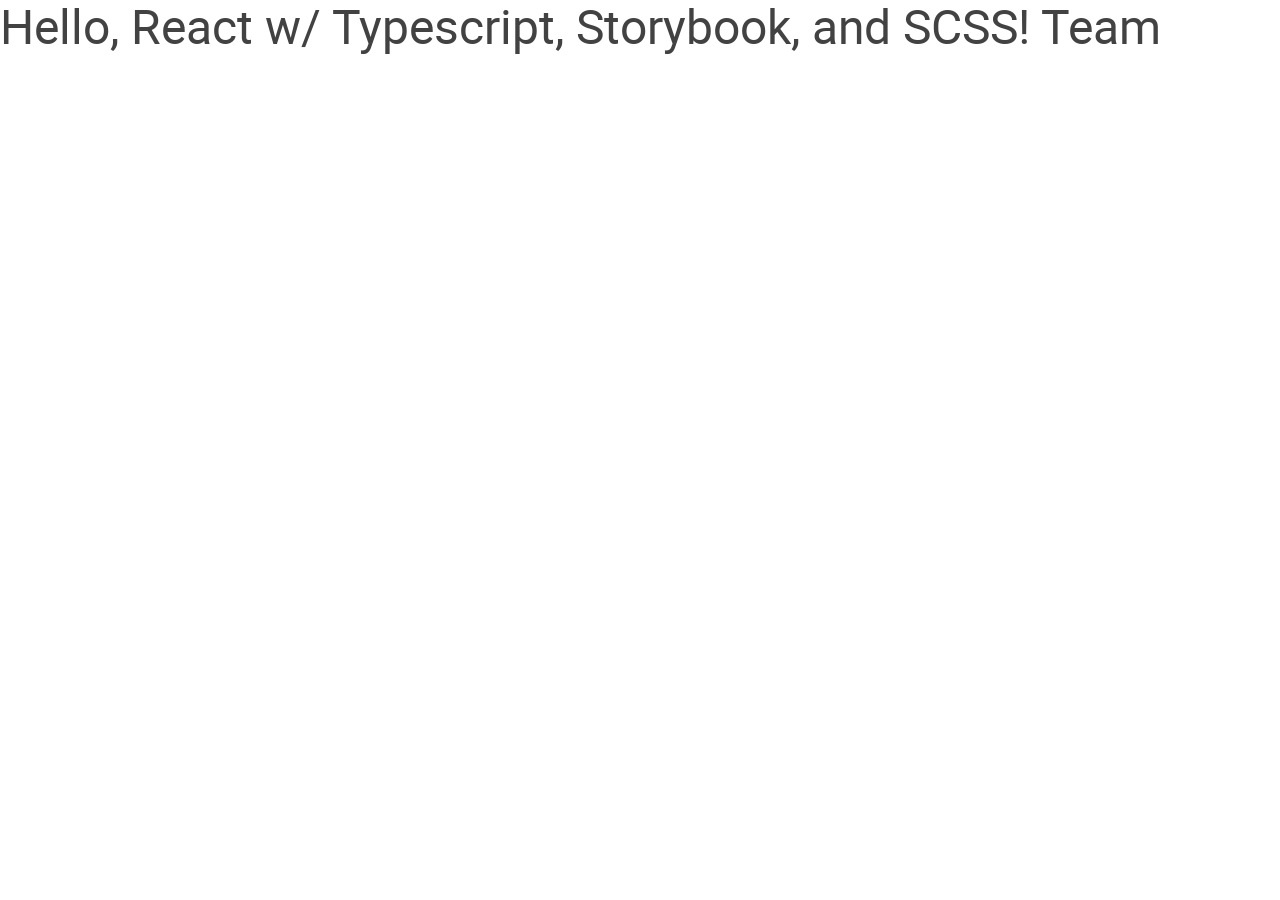
==== index.html @ ac5d2ec6 "Commit demo for develop-major" ====
<!doctype html><html lang="en"><head><meta charset="utf-8"/><meta name="viewport" content="width=device-width,initial-scale=1"/><title>React/Typescript Starter</title><script src="../index.html.js" defer="defer"></script><link rel="stylesheet" href="assets/styles/main.css"/><link rel="stylesheet" href="assets/styles/_SampleComponent.css"/></head><body><div id="root"></div></body></html>
---- assets/styles/main.css ----
﻿:root{--primary-base: hsl(19, 100%, 50%);--primary-light-1: hsl(15, 75%, 97%);--primary-light-2: hsl(19, 100%, 70%);--primary-light-3: hsl(19, 100%, 61%);--primary-dark-1: hsl(19, 100%, 39%);--primary-dark-2: hsl(19, 100%, 30%);--secondary-base: hsl(0, 1%, 26%);--secondary-light-1: hsl(0, 0%, 98%);--secondary-light-2: hsl(0, 4%, 95%);--secondary-light-3: hsl(0, 1%, 77%);--secondary-dark-1: hsl(0, 0%, 58%);--secondary-dark-2: hsl(0, 0%, 40%);--tertiary-base: hsl(195, 100%, 23%);--tertiary-light-1: hsl(200, 24%, 93%);--tertiary-light-2: hsl(195, 100%, 29%);--tertiary-dark-1: hsl(195, 100%, 12%);--tertiary-dark-2: hsl(195, 100%, 18%);--white-base: hsl(0, 0%, 100%);--black-base: hsl(0, 0%, 0%);--success-element: hsl(140, 100%, 27%);--success-text: hsl(133, 61%, 19%);--success-background: hsl(134, 41%, 88%);--warning-element: hsl(35, 97%, 57%);--warning-text: hsl(45, 94%, 27%);--warning-background: hsl(46, 100%, 90%);--error-element: hsl(9, 100%, 37%);--error-text: hsl(354, 61%, 28%);--error-background: hsl(355, 70%, 91%);--info-element: hsl(195, 100%, 23%);--info-text: hsl(195, 100%, 23%);--info-background: hsl(200, 24%, 93%);--dropshadow-1: 0 1px 1px 0 rgba(0, 0, 0, 0.14), 0 2px 1px 0 rgba(0, 0, 0, 0.12), 0 1px 3px 0 rgba(0, 0, 0, 0.2);--dropshadow-2: 0 8px 10px 0 rgba(0, 0, 0, 0.14), 0 3px 14px 0 rgba(0, 0, 0, 0.12), 0 5px 5px 0 rgba(0, 0, 0, 0.2);--dropshadow-3: 0 9px 12px 0 rgba(0, 0, 0, 0.14), 0 3px 16px 0 rgba(0, 0, 0, 0.12), 0 5px 6px 0 rgba(0, 0, 0, 0.2);--dropshadow-4: 0 16px 24px 0 rgba(0, 0, 0, 0.14), 0 6px 30px 0 rgba(0, 0, 0, 0.12), 0 8px 10px 0 rgba(0, 0, 0, 0.2);--sect--top-pd--sm: 4.8rem;--sect--top-pd--md: 4.8rem;--sect--top-pd--lg: 8rem;--sect--top-pd--xl: 8rem;--sect--btm-pd--sm: 4.8rem;--sect--btm-pd--md: 4.8rem;--sect--btm-pd--lg: 8rem;--sect--btm-pd--xl: 8rem;--sect-bg--top-pd--sm: 4.8rem;--sect-bg--top-pd--md: 4.8rem;--sect-bg--top-pd--lg: 8rem;--sect-bg--top-pd--xl: 8rem;--sect-bg--btm-pd--sm: 4.8rem;--sect-bg--btm-pd--md: 4.8rem;--sect-bg--btm-pd--lg: 8rem;--sect-bg--btm-pd--xl: 8rem;--sect-top-curv--top-pd--sm: 4.8rem;--sect-top-curv--top-pd--md: 4.8rem;--sect-top-curv--top-pd--lg: 4.8rem;--sect-top-curv--top-pd--xl: 4.8rem;--sect-top-curv--btm-pd--sm: 4.8rem;--sect-top-curv--btm-pd--md: 4.8rem;--sect-top-curv--btm-pd--lg: 8rem;--sect-top-curv--btm-pd--xl: 8rem;--sect-btm-curv--top-pd--sm: 4.8rem;--sect-btm-curv--top-pd--md: 4.8rem;--sect-btm-curv--top-pd--lg: 8rem;--sect-btm-curv--top-pd--xl: 8rem;--sect-btm-curv--btm-pd--sm: 4.8rem;--sect-btm-curv--btm-pd--md: 4.8rem;--sect-btm-curv--btm-pd--lg: 4.8rem;--sect-btm-curv--btm-pd--xl: 4.8rem;--gutter-sm: 0.75rem;--gutter-md: 0.75rem;--gutter-lg: 0.75rem;--gutter-xl: 0.75rem;--col-top-mg--sm: 1.6rem;--col-top-mg--md: 1.6rem;--col-top-mg--lg: 1.6rem;--col-top-mg--xl: 1.6rem;--col-btm-mg--sm: 1.6rem;--col-btm-mg--md: 1.6rem;--col-btm-mg--lg: 1.6rem;--col-btm-mg--xl: 1.6rem;--h-1--sm: 3.4rem/4rem Roboto, sans-serif;--h-1--md: 3.4rem/4rem Roboto, sans-serif;--h-1--lg: 4.8rem/5.6rem Roboto, sans-serif;--h-1--xl: 4.8rem/5.6rem Roboto, sans-serif;--h-1--ltr-spc--sm: 0rem;--h-1--ltr-spc--md: 0rem;--h-1--ltr-spc--lg: 0rem;--h-1--ltr-spc--xl: 0rem;--h-1--bd-txt-spc--sm: 3.2rem;--h-1--bd-txt-spc--md: 3.2rem;--h-1--bd-txt-spc--lg: 3.2rem;--h-1--bd-txt-spc--xl: 3.2rem;--h-2--sm: 2.4rem/3.2rem Roboto, sans-serif;--h-2--md: 2.4rem/3.2rem Roboto, sans-serif;--h-2--lg: 3.2rem/4rem Roboto, sans-serif;--h-2--xl: 3.2rem/4rem Roboto, sans-serif;--h-2--ltr-spc--sm: 0rem;--h-2--ltr-spc--md: 0rem;--h-2--ltr-spc--lg: 0rem;--h-2--ltr-spc--xl: 0rem;--h-2--bd-txt-spc--sm: 1.6rem;--h-2--bd-txt-spc--md: 1.6rem;--h-2--bd-txt-spc--lg: 1.6rem;--h-2--bd-txt-spc--xl: 1.6rem;--h-3--sm: 2rem/2.8rem Roboto, sans-serif;--h-3--md: 2rem/2.8rem Roboto, sans-serif;--h-3--lg: 2.4rem/3.2rem Roboto, sans-serif;--h-3--xl: 2.4rem/3.2rem Roboto, sans-serif;--h-3--ltr-spc--sm: 0.015rem;--h-3--ltr-spc--md: 0.015rem;--h-3--ltr-spc--lg: 0.015rem;--h-3--ltr-spc--xl: 0.015rem;--h-3--bd-txt-spc--sm: 1.6rem;--h-3--bd-txt-spc--md: 1.6rem;--h-3--bd-txt-spc--lg: 1.6rem;--h-3--bd-txt-spc--xl: 1.6rem;--h-4--sm: 1.8rem/2.6rem Roboto, sans-serif;--h-4--md: 1.8rem/2.6rem Roboto, sans-serif;--h-4--lg: 2rem/2.8rem Roboto, sans-serif;--h-4--xl: 2rem/2.8rem Roboto, sans-serif;--h-4--ltr-spc--sm: 0.015rem;--h-4--ltr-spc--md: 0.015rem;--h-4--ltr-spc--lg: 0.015rem;--h-4--ltr-spc--xl: 0.015rem;--h-4--bd-txt-spc--sm: 1.6rem;--h-4--bd-txt-spc--md: 1.6rem;--h-4--bd-txt-spc--lg: 1.6rem;--h-4--bd-txt-spc--xl: 1.6rem;--h-5--sm: 1.6rem/2.4rem Roboto, sans-serif;--h-5--md: 1.6rem/2.4rem Roboto, sans-serif;--h-5--lg: 1.8rem/2.6rem Roboto, sans-serif;--h-5--xl: 1.8rem/2.6rem Roboto, sans-serif;--h-5--ltr-spc--sm: 0.015rem;--h-5--ltr-spc--md: 0.015rem;--h-5--ltr-spc--lg: 0.015rem;--h-5--ltr-spc--xl: 0.015rem;--h-6--sm: 1.4rem/2rem Roboto, sans-serif;--h-6--md: 1.4rem/2rem Roboto, sans-serif;--h-6--lg: 1.4rem/2rem Roboto, sans-serif;--h-6--xl: 1.4rem/2rem Roboto, sans-serif;--h-6--ltr-spc--sm: 0.01rem;--h-6--ltr-spc--md: 0.01rem;--h-6--ltr-spc--lg: 0.01rem;--h-6--ltr-spc--xl: 0.01rem;--p-1--sm: 1.6rem/2.4rem Roboto, sans-serif;--p-1--md: 1.6rem/2.4rem Roboto, sans-serif;--p-1--lg: 1.6rem/2.4rem Roboto, sans-serif;--p-1--xl: 1.6rem/2.4rem Roboto, sans-serif;--p-1--ltr-spc--sm: 0.05rem;--p-1--ltr-spc--md: 0.05rem;--p-1--ltr-spc--lg: 0.05rem;--p-1--ltr-spc--xl: 0.05rem;--p-1--spacing--sm: 2.4rem;--p-1--spacing--md: 2.4rem;--p-1--spacing--lg: 2.4rem;--p-1--spacing--xl: 2.4rem;--p-2--sm: 1.4rem/2rem Roboto, sans-serif;--p-2--md: 1.4rem/2rem Roboto, sans-serif;--p-2--lg: 1.4rem/2.2rem Roboto, sans-serif;--p-2--xl: 1.4rem/2.2rem Roboto, sans-serif;--p-2--ltr-spc--sm: 0.025rem;--p-2--ltr-spc--md: 0.025rem;--p-2--ltr-spc--lg: 0.025rem;--p-2--ltr-spc--xl: 0.025rem;--p-2--spacing--sm: 2.4rem;--p-2--spacing--md: 2.4rem;--p-2--spacing--lg: 2.4rem;--p-2--spacing--xl: 2.4rem;--p-3--sm: 1.2rem/1.8rem Roboto, sans-serif;--p-3--md: 1.2rem/1.8rem Roboto, sans-serif;--p-3--lg: 1.2rem/2rem Roboto, sans-serif;--p-3--xl: 1.2rem/2rem Roboto, sans-serif;--p-3--ltr-spc--sm: 0.025rem;--p-3--ltr-spc--md: 0.025rem;--p-3--ltr-spc--lg: 0.04rem;--p-3--ltr-spc--xl: 0.04rem;--p-3--spacing--sm: 2.4rem;--p-3--spacing--md: 2.4rem;--p-3--spacing--lg: 2.4rem;--p-3--spacing--xl: 2.4rem;--max-content-width--sm: 540px;--max-content-width--md: 800px;--max-content-width--lg: 1236px;--max-content-width--xl: 1440px;--container--gutter--sm: var(--gutter-sm);--container--gutter--md: var(--gutter-md);--container--gutter--lg: var(--gutter-lg);--container--gutter--xl: var(--gutter-xl);--text-indent--sm: 2.4rem;--text-indent--md: 2.4rem;--text-indent--lg: 2.4rem;--text-indent--xl: 2.4rem;--font-weight--regular: 400;--font-weight--medium: 500;--font-stack: Roboto, sans-serif;--list-item-spacing-s--sm: 0.8rem;--list-item-spacing-s--md: 0.8rem;--list-item-spacing-s--lg: 0.8rem;--list-item-spacing-s--xl: 0.8rem;--list-item-spacing-m--sm: 1.6rem;--list-item-spacing-m--md: 1.6rem;--list-item-spacing-m--lg: 1.6rem;--list-item-spacing-m--xl: 1.6rem;--list-item-spacing-l--sm: 1.6rem;--list-item-spacing-l--md: 1.6rem;--list-item-spacing-l--lg: 1.6rem;--list-item-spacing-l--xl: 1.6rem;--border-radius-25: 0.5rem;--border-radius-50: 0.8rem;--border-radius-75: 1.2rem;--border-radius-100: 1.6rem;--icon--margin--sm: 0.8rem;--icon--margin--md: 1rem;--icon--margin--lg: 1.6rem;--icon--size--sm: 1.6rem;--icon--size--md: 2.4rem;--icon--size--lg: 3.2rem;--icon--size-with-background--sm: calc(var(--icon--size--sm) * 2);--icon--size-with-background--md: calc(var(--icon--size--md) * 2);--icon--size-with-background--lg: calc(var(--icon--size--lg) * 2)}*,*::before,*::after{padding:0;margin:0;line-height:inherit;text-decoration:inherit;letter-spacing:inherit;font-family:inherit;font-weight:inherit;font-style:inherit;font-size:inherit;color:inherit;box-sizing:border-box;border-width:0}html{height:100%;-webkit-text-size-adjust:100%;-moz-tab-size:4;tab-size:4;font-size:62.5%}body{overflow-x:hidden;overflow-y:scroll;min-width:320px;height:100%;font-family:Helvetica,Arial,sans-serif;text-align:left;font-weight:normal;font-style:normal}article,aside,figcaption,figure,footer,header,hgroup,main,nav,section{display:block}body[data-mouse-active] :focus:not(input):not(textarea):not(select){outline:none}p,h1,h2,h3,h4,h5,h6,ol,ul,dl,pre,img,main,form,table,input,label,audio,video,select,figure,canvas,output,address,h-scroll,textarea,fieldset,blockquote{display:block}p:last-child,h1:last-child,h2:last-child,h3:last-child,h4:last-child,h5:last-child,h6:last-child,ol:last-child,ul:last-child,dl:last-child,li:last-child,pre:last-child,hr:last-child,img:last-child,form:last-child,table:last-child,label:last-child,input:last-child,audio:last-child,video:last-child,select:last-child,figure:last-child,canvas:last-child,output:last-child,address:last-child,h-scroll:last-child,fieldset:last-child,textarea:last-child,blockquote:last-child{margin-bottom:0}hr{width:100%;height:1px;background-color:#9c9ea1;border:none}img{max-width:100%;margin-left:auto;margin-right:auto;border:none}figure.cover img{width:100%;height:100%;object-fit:cover}figure.cover.compatible{background-size:cover;background-position:center;background-repeat:no-repeat}video{max-width:100%;margin-left:auto;margin-right:auto;border:1px solid #9c9ea1;cursor:pointer}button,[type=button],[type=reset],[type=submit]{-webkit-appearance:button;text-align:left;background:rgba(0,0,0,0);background-image:none;border:none}button:not([disabled]),input[type=button]:not([disabled]),input[type=submit]:not([disabled]),input[type=reset]:not([disabled]){cursor:pointer}button:active,input[type=button]:active,input[type=submit]:active,input[type=reset]:active{color:inherit}button,select{text-transform:none}[hidden]{display:none}textarea{resize:vertical}table{text-indent:0;border-color:inherit;border-collapse:collapse}ol,ul,menu,dir{list-style:none;padding:0}body,p,ol,ul,dl,pre,menu,dir,address,blockquote{font:var(--p-1--sm);letter-spacing:var(--p-1--ltr-spc--sm);margin-bottom:var(--p-1--spacing--sm)}menu,dir,ol,ul,dl,dd,pre,address,blockquote{margin-left:var(--text-indent--sm)}table{margin-bottom:var(--p-1--spacing--sm)}@media(min-width: 768px){body,p,ol,ul,dl,pre,menu,dir,address,blockquote{font:var(--p-1--sm);letter-spacing:var(--p-1--ltr-spc--sm);margin-bottom:var(--p-1--spacing--sm)}menu,dir,ol,ul,dl,dd,pre,address,blockquote{margin-left:var(--text-indent--md)}table{margin-bottom:var(--p-1--spacing--md)}}@media(min-width: 992px){body,p,ol,ul,dl,pre,menu,dir,address,blockquote{font:var(--p-1--lg);letter-spacing:var(--p-1--ltr-spc--lg);margin-bottom:var(--p-1--spacing--lg)}menu,dir,ol,ul,dl,dd,pre,address,blockquote{margin-left:var(--text-indent--lg)}table{margin-bottom:var(--p-1--spacing--lg)}}@media(min-width: 1900px){body,p,ol,ul,dl,pre,menu,dir,address,blockquote{font:var(--p-1--xl);letter-spacing:var(--p-1--ltr-spc--xl);margin-bottom:var(--p-1--spacing--xl)}menu,dir,ol,ul,dl,dd,pre,address,blockquote{margin-left:var(--text-indent--xl)}table{margin-bottom:var(--p-1--spacing--xl)}}blockquote{margin-top:var(--p-1--spacing--sm)}dt{font-weight:500}ul li{list-style-position:inside}h1:last-child,.h-1:last-child,h2:last-child,.h-2:last-child,h3:last-child,.h-3:last-child,h4:last-child,.h-4:last-child,h5:last-child,.h-5:last-child,h6:last-child,.h-6:last-child{margin-bottom:0}:root{--heading-color: var(--seconadary-base);--heading--on-dark-background: var(--white-base);--heading--on-light-background: var(--secondary-base);--heading--on-error-background: var(--error-text);--heading--on-success-background: var(--success-text);--heading--on-info-background: var(--info-text);--heading--on-warning-background: var(--warning-text);--body-text--color: var(--secondary-base);--body-text--light-color: var(--secondary-base);--body-text--on-dark-background: var(--white-base);--body-text--on-light-background: var(--secondary-base);--body-text--on-error-background: var(--error-text);--body-text--on-success-background: var(--success-text);--body-text--on-info-background: var(--info-text);--body-text--on-warning-background: var(--warning-text)}body,p,ol,ul,dl,pre,menu,dir,address,blockquote{color:var(--body-text--color)}blockquote>*{color:var(--body-text--light-color)}dd{color:var(--body-text--light-color)}address,h1,.h-1,h2,.h-2{color:var(--heading-color)}[class*=bg--primary]:not([class*=light-]) hr,[class*=bg--secondary]:not([class*=light-]) hr{background-color:var(--body-text--on-dark-background)}body[class*=bg--primary-base],section[class*=bg--primary-base]{color:var(--body-text--on-dark-background)}[class*=bg--primary-base] h3,[class*=bg--primary-base] .h-3,[class*=bg--primary-base] h4,[class*=bg--primary-base] .h-4,[class*=bg--primary-base] h5,[class*=bg--primary-base] .h-5,[class*=bg--primary-base] h6,[class*=bg--primary-base] .h-6,[class*=bg--primary-base] .p-1,[class*=bg--primary-base] .p-2,[class*=bg--primary-base] .p-3,[class*=bg--primary-base] p,[class*=bg--primary-base] ol,[class*=bg--primary-base] ul,[class*=bg--primary-base] dl,[class*=bg--primary-base] dd,[class*=bg--primary-base] dt,[class*=bg--primary-base] pre,[class*=bg--primary-base] menu,[class*=bg--primary-base] dir,[class*=bg--primary-base] address,[class*=bg--primary-base] blockquote{color:var(--body-text--on-dark-background)}h3[class*=bg--primary-base],.h-3[class*=bg--primary-base],h4[class*=bg--primary-base],.h-4[class*=bg--primary-base],h5[class*=bg--primary-base],.h-5[class*=bg--primary-base],h6[class*=bg--primary-base],.h-6[class*=bg--primary-base],.p-1[class*=bg--primary-base],.p-2[class*=bg--primary-base],.p-3[class*=bg--primary-base],p[class*=bg--primary-base],ol[class*=bg--primary-base],ul[class*=bg--primary-base],dl[class*=bg--primary-base],dt[class*=bg--primary-base],dd[class*=bg--primary-base],pre[class*=bg--primary-base],menu[class*=bg--primary-base],dir[class*=bg--primary-base],address[class*=bg--primary-base],blockquote[class*=bg--primary-base]{color:var(--body-text--on-dark-background)}body[class*=bg--primary-light-1],section[class*=bg--primary-light-1]{color:var(--body-text--on-light-background)}[class*=bg--primary-light-1] h3,[class*=bg--primary-light-1] .h-3,[class*=bg--primary-light-1] h4,[class*=bg--primary-light-1] .h-4,[class*=bg--primary-light-1] h5,[class*=bg--primary-light-1] .h-5,[class*=bg--primary-light-1] h6,[class*=bg--primary-light-1] .h-6,[class*=bg--primary-light-1] .p-1,[class*=bg--primary-light-1] .p-2,[class*=bg--primary-light-1] .p-3,[class*=bg--primary-light-1] p,[class*=bg--primary-light-1] ol,[class*=bg--primary-light-1] ul,[class*=bg--primary-light-1] dl,[class*=bg--primary-light-1] dd,[class*=bg--primary-light-1] dt,[class*=bg--primary-light-1] pre,[class*=bg--primary-light-1] menu,[class*=bg--primary-light-1] dir,[class*=bg--primary-light-1] address,[class*=bg--primary-light-1] blockquote{color:var(--body-text--on-light-background)}h3[class*=bg--primary-light-1],.h-3[class*=bg--primary-light-1],h4[class*=bg--primary-light-1],.h-4[class*=bg--primary-light-1],h5[class*=bg--primary-light-1],.h-5[class*=bg--primary-light-1],h6[class*=bg--primary-light-1],.h-6[class*=bg--primary-light-1],.p-1[class*=bg--primary-light-1],.p-2[class*=bg--primary-light-1],.p-3[class*=bg--primary-light-1],p[class*=bg--primary-light-1],ol[class*=bg--primary-light-1],ul[class*=bg--primary-light-1],dl[class*=bg--primary-light-1],dt[class*=bg--primary-light-1],dd[class*=bg--primary-light-1],pre[class*=bg--primary-light-1],menu[class*=bg--primary-light-1],dir[class*=bg--primary-light-1],address[class*=bg--primary-light-1],blockquote[class*=bg--primary-light-1]{color:var(--body-text--on-light-background)}body[class*=bg--primary-light-2],section[class*=bg--primary-light-2]{color:var(--body-text--on-dark-background)}[class*=bg--primary-light-2] h3,[class*=bg--primary-light-2] .h-3,[class*=bg--primary-light-2] h4,[class*=bg--primary-light-2] .h-4,[class*=bg--primary-light-2] h5,[class*=bg--primary-light-2] .h-5,[class*=bg--primary-light-2] h6,[class*=bg--primary-light-2] .h-6,[class*=bg--primary-light-2] .p-1,[class*=bg--primary-light-2] .p-2,[class*=bg--primary-light-2] .p-3,[class*=bg--primary-light-2] p,[class*=bg--primary-light-2] ol,[class*=bg--primary-light-2] ul,[class*=bg--primary-light-2] dl,[class*=bg--primary-light-2] dd,[class*=bg--primary-light-2] dt,[class*=bg--primary-light-2] pre,[class*=bg--primary-light-2] menu,[class*=bg--primary-light-2] dir,[class*=bg--primary-light-2] address,[class*=bg--primary-light-2] blockquote{color:var(--body-text--on-dark-background)}h3[class*=bg--primary-light-2],.h-3[class*=bg--primary-light-2],h4[class*=bg--primary-light-2],.h-4[class*=bg--primary-light-2],h5[class*=bg--primary-light-2],.h-5[class*=bg--primary-light-2],h6[class*=bg--primary-light-2],.h-6[class*=bg--primary-light-2],.p-1[class*=bg--primary-light-2],.p-2[class*=bg--primary-light-2],.p-3[class*=bg--primary-light-2],p[class*=bg--primary-light-2],ol[class*=bg--primary-light-2],ul[class*=bg--primary-light-2],dl[class*=bg--primary-light-2],dt[class*=bg--primary-light-2],dd[class*=bg--primary-light-2],pre[class*=bg--primary-light-2],menu[class*=bg--primary-light-2],dir[class*=bg--primary-light-2],address[class*=bg--primary-light-2],blockquote[class*=bg--primary-light-2]{color:var(--body-text--on-dark-background)}body[class*=bg--primary-light-3],section[class*=bg--primary-light-3]{color:var(--body-text--on-dark-background)}[class*=bg--primary-light-3] h3,[class*=bg--primary-light-3] .h-3,[class*=bg--primary-light-3] h4,[class*=bg--primary-light-3] .h-4,[class*=bg--primary-light-3] h5,[class*=bg--primary-light-3] .h-5,[class*=bg--primary-light-3] h6,[class*=bg--primary-light-3] .h-6,[class*=bg--primary-light-3] .p-1,[class*=bg--primary-light-3] .p-2,[class*=bg--primary-light-3] .p-3,[class*=bg--primary-light-3] p,[class*=bg--primary-light-3] ol,[class*=bg--primary-light-3] ul,[class*=bg--primary-light-3] dl,[class*=bg--primary-light-3] dd,[class*=bg--primary-light-3] dt,[class*=bg--primary-light-3] pre,[class*=bg--primary-light-3] menu,[class*=bg--primary-light-3] dir,[class*=bg--primary-light-3] address,[class*=bg--primary-light-3] blockquote{color:var(--body-text--on-dark-background)}h3[class*=bg--primary-light-3],.h-3[class*=bg--primary-light-3],h4[class*=bg--primary-light-3],.h-4[class*=bg--primary-light-3],h5[class*=bg--primary-light-3],.h-5[class*=bg--primary-light-3],h6[class*=bg--primary-light-3],.h-6[class*=bg--primary-light-3],.p-1[class*=bg--primary-light-3],.p-2[class*=bg--primary-light-3],.p-3[class*=bg--primary-light-3],p[class*=bg--primary-light-3],ol[class*=bg--primary-light-3],ul[class*=bg--primary-light-3],dl[class*=bg--primary-light-3],dt[class*=bg--primary-light-3],dd[class*=bg--primary-light-3],pre[class*=bg--primary-light-3],menu[class*=bg--primary-light-3],dir[class*=bg--primary-light-3],address[class*=bg--primary-light-3],blockquote[class*=bg--primary-light-3]{color:var(--body-text--on-dark-background)}body[class*=bg--primary-dark-1],section[class*=bg--primary-dark-1]{color:var(--body-text--on-dark-background)}[class*=bg--primary-dark-1] h3,[class*=bg--primary-dark-1] .h-3,[class*=bg--primary-dark-1] h4,[class*=bg--primary-dark-1] .h-4,[class*=bg--primary-dark-1] h5,[class*=bg--primary-dark-1] .h-5,[class*=bg--primary-dark-1] h6,[class*=bg--primary-dark-1] .h-6,[class*=bg--primary-dark-1] .p-1,[class*=bg--primary-dark-1] .p-2,[class*=bg--primary-dark-1] .p-3,[class*=bg--primary-dark-1] p,[class*=bg--primary-dark-1] ol,[class*=bg--primary-dark-1] ul,[class*=bg--primary-dark-1] dl,[class*=bg--primary-dark-1] dd,[class*=bg--primary-dark-1] dt,[class*=bg--primary-dark-1] pre,[class*=bg--primary-dark-1] menu,[class*=bg--primary-dark-1] dir,[class*=bg--primary-dark-1] address,[class*=bg--primary-dark-1] blockquote{color:var(--body-text--on-dark-background)}h3[class*=bg--primary-dark-1],.h-3[class*=bg--primary-dark-1],h4[class*=bg--primary-dark-1],.h-4[class*=bg--primary-dark-1],h5[class*=bg--primary-dark-1],.h-5[class*=bg--primary-dark-1],h6[class*=bg--primary-dark-1],.h-6[class*=bg--primary-dark-1],.p-1[class*=bg--primary-dark-1],.p-2[class*=bg--primary-dark-1],.p-3[class*=bg--primary-dark-1],p[class*=bg--primary-dark-1],ol[class*=bg--primary-dark-1],ul[class*=bg--primary-dark-1],dl[class*=bg--primary-dark-1],dt[class*=bg--primary-dark-1],dd[class*=bg--primary-dark-1],pre[class*=bg--primary-dark-1],menu[class*=bg--primary-dark-1],dir[class*=bg--primary-dark-1],address[class*=bg--primary-dark-1],blockquote[class*=bg--primary-dark-1]{color:var(--body-text--on-dark-background)}body[class*=bg--primary-dark-2],section[class*=bg--primary-dark-2]{color:var(--body-text--on-dark-background)}[class*=bg--primary-dark-2] h3,[class*=bg--primary-dark-2] .h-3,[class*=bg--primary-dark-2] h4,[class*=bg--primary-dark-2] .h-4,[class*=bg--primary-dark-2] h5,[class*=bg--primary-dark-2] .h-5,[class*=bg--primary-dark-2] h6,[class*=bg--primary-dark-2] .h-6,[class*=bg--primary-dark-2] .p-1,[class*=bg--primary-dark-2] .p-2,[class*=bg--primary-dark-2] .p-3,[class*=bg--primary-dark-2] p,[class*=bg--primary-dark-2] ol,[class*=bg--primary-dark-2] ul,[class*=bg--primary-dark-2] dl,[class*=bg--primary-dark-2] dd,[class*=bg--primary-dark-2] dt,[class*=bg--primary-dark-2] pre,[class*=bg--primary-dark-2] menu,[class*=bg--primary-dark-2] dir,[class*=bg--primary-dark-2] address,[class*=bg--primary-dark-2] blockquote{color:var(--body-text--on-dark-background)}h3[class*=bg--primary-dark-2],.h-3[class*=bg--primary-dark-2],h4[class*=bg--primary-dark-2],.h-4[class*=bg--primary-dark-2],h5[class*=bg--primary-dark-2],.h-5[class*=bg--primary-dark-2],h6[class*=bg--primary-dark-2],.h-6[class*=bg--primary-dark-2],.p-1[class*=bg--primary-dark-2],.p-2[class*=bg--primary-dark-2],.p-3[class*=bg--primary-dark-2],p[class*=bg--primary-dark-2],ol[class*=bg--primary-dark-2],ul[class*=bg--primary-dark-2],dl[class*=bg--primary-dark-2],dt[class*=bg--primary-dark-2],dd[class*=bg--primary-dark-2],pre[class*=bg--primary-dark-2],menu[class*=bg--primary-dark-2],dir[class*=bg--primary-dark-2],address[class*=bg--primary-dark-2],blockquote[class*=bg--primary-dark-2]{color:var(--body-text--on-dark-background)}body[class*=bg--secondary-base],section[class*=bg--secondary-base]{color:var(--body-text--on-dark-background)}[class*=bg--secondary-base] h3,[class*=bg--secondary-base] .h-3,[class*=bg--secondary-base] h4,[class*=bg--secondary-base] .h-4,[class*=bg--secondary-base] h5,[class*=bg--secondary-base] .h-5,[class*=bg--secondary-base] h6,[class*=bg--secondary-base] .h-6,[class*=bg--secondary-base] .p-1,[class*=bg--secondary-base] .p-2,[class*=bg--secondary-base] .p-3,[class*=bg--secondary-base] p,[class*=bg--secondary-base] ol,[class*=bg--secondary-base] ul,[class*=bg--secondary-base] dl,[class*=bg--secondary-base] dd,[class*=bg--secondary-base] dt,[class*=bg--secondary-base] pre,[class*=bg--secondary-base] menu,[class*=bg--secondary-base] dir,[class*=bg--secondary-base] address,[class*=bg--secondary-base] blockquote{color:var(--body-text--on-dark-background)}h3[class*=bg--secondary-base],.h-3[class*=bg--secondary-base],h4[class*=bg--secondary-base],.h-4[class*=bg--secondary-base],h5[class*=bg--secondary-base],.h-5[class*=bg--secondary-base],h6[class*=bg--secondary-base],.h-6[class*=bg--secondary-base],.p-1[class*=bg--secondary-base],.p-2[class*=bg--secondary-base],.p-3[class*=bg--secondary-base],p[class*=bg--secondary-base],ol[class*=bg--secondary-base],ul[class*=bg--secondary-base],dl[class*=bg--secondary-base],dt[class*=bg--secondary-base],dd[class*=bg--secondary-base],pre[class*=bg--secondary-base],menu[class*=bg--secondary-base],dir[class*=bg--secondary-base],address[class*=bg--secondary-base],blockquote[class*=bg--secondary-base]{color:var(--body-text--on-dark-background)}body[class*=bg--secondary-light-1],section[class*=bg--secondary-light-1]{color:var(--body-text--on-light-background)}[class*=bg--secondary-light-1] h3,[class*=bg--secondary-light-1] .h-3,[class*=bg--secondary-light-1] h4,[class*=bg--secondary-light-1] .h-4,[class*=bg--secondary-light-1] h5,[class*=bg--secondary-light-1] .h-5,[class*=bg--secondary-light-1] h6,[class*=bg--secondary-light-1] .h-6,[class*=bg--secondary-light-1] .p-1,[class*=bg--secondary-light-1] .p-2,[class*=bg--secondary-light-1] .p-3,[class*=bg--secondary-light-1] p,[class*=bg--secondary-light-1] ol,[class*=bg--secondary-light-1] ul,[class*=bg--secondary-light-1] dl,[class*=bg--secondary-light-1] dd,[class*=bg--secondary-light-1] dt,[class*=bg--secondary-light-1] pre,[class*=bg--secondary-light-1] menu,[class*=bg--secondary-light-1] dir,[class*=bg--secondary-light-1] address,[class*=bg--secondary-light-1] blockquote{color:var(--body-text--on-light-background)}h3[class*=bg--secondary-light-1],.h-3[class*=bg--secondary-light-1],h4[class*=bg--secondary-light-1],.h-4[class*=bg--secondary-light-1],h5[class*=bg--secondary-light-1],.h-5[class*=bg--secondary-light-1],h6[class*=bg--secondary-light-1],.h-6[class*=bg--secondary-light-1],.p-1[class*=bg--secondary-light-1],.p-2[class*=bg--secondary-light-1],.p-3[class*=bg--secondary-light-1],p[class*=bg--secondary-light-1],ol[class*=bg--secondary-light-1],ul[class*=bg--secondary-light-1],dl[class*=bg--secondary-light-1],dt[class*=bg--secondary-light-1],dd[class*=bg--secondary-light-1],pre[class*=bg--secondary-light-1],menu[class*=bg--secondary-light-1],dir[class*=bg--secondary-light-1],address[class*=bg--secondary-light-1],blockquote[class*=bg--secondary-light-1]{color:var(--body-text--on-light-background)}body[class*=bg--secondary-light-2],section[class*=bg--secondary-light-2]{color:var(--body-text--on-light-background)}[class*=bg--secondary-light-2] h3,[class*=bg--secondary-light-2] .h-3,[class*=bg--secondary-light-2] h4,[class*=bg--secondary-light-2] .h-4,[class*=bg--secondary-light-2] h5,[class*=bg--secondary-light-2] .h-5,[class*=bg--secondary-light-2] h6,[class*=bg--secondary-light-2] .h-6,[class*=bg--secondary-light-2] .p-1,[class*=bg--secondary-light-2] .p-2,[class*=bg--secondary-light-2] .p-3,[class*=bg--secondary-light-2] p,[class*=bg--secondary-light-2] ol,[class*=bg--secondary-light-2] ul,[class*=bg--secondary-light-2] dl,[class*=bg--secondary-light-2] dd,[class*=bg--secondary-light-2] dt,[class*=bg--secondary-light-2] pre,[class*=bg--secondary-light-2] menu,[class*=bg--secondary-light-2] dir,[class*=bg--secondary-light-2] address,[class*=bg--secondary-light-2] blockquote{color:var(--body-text--on-light-background)}h3[class*=bg--secondary-light-2],.h-3[class*=bg--secondary-light-2],h4[class*=bg--secondary-light-2],.h-4[class*=bg--secondary-light-2],h5[class*=bg--secondary-light-2],.h-5[class*=bg--secondary-light-2],h6[class*=bg--secondary-light-2],.h-6[class*=bg--secondary-light-2],.p-1[class*=bg--secondary-light-2],.p-2[class*=bg--secondary-light-2],.p-3[class*=bg--secondary-light-2],p[class*=bg--secondary-light-2],ol[class*=bg--secondary-light-2],ul[class*=bg--secondary-light-2],dl[class*=bg--secondary-light-2],dt[class*=bg--secondary-light-2],dd[class*=bg--secondary-light-2],pre[class*=bg--secondary-light-2],menu[class*=bg--secondary-light-2],dir[class*=bg--secondary-light-2],address[class*=bg--secondary-light-2],blockquote[class*=bg--secondary-light-2]{color:var(--body-text--on-light-background)}body[class*=bg--secondary-light-3],section[class*=bg--secondary-light-3]{color:var(--body-text--on-light-background)}[class*=bg--secondary-light-3] h3,[class*=bg--secondary-light-3] .h-3,[class*=bg--secondary-light-3] h4,[class*=bg--secondary-light-3] .h-4,[class*=bg--secondary-light-3] h5,[class*=bg--secondary-light-3] .h-5,[class*=bg--secondary-light-3] h6,[class*=bg--secondary-light-3] .h-6,[class*=bg--secondary-light-3] .p-1,[class*=bg--secondary-light-3] .p-2,[class*=bg--secondary-light-3] .p-3,[class*=bg--secondary-light-3] p,[class*=bg--secondary-light-3] ol,[class*=bg--secondary-light-3] ul,[class*=bg--secondary-light-3] dl,[class*=bg--secondary-light-3] dd,[class*=bg--secondary-light-3] dt,[class*=bg--secondary-light-3] pre,[class*=bg--secondary-light-3] menu,[class*=bg--secondary-light-3] dir,[class*=bg--secondary-light-3] address,[class*=bg--secondary-light-3] blockquote{color:var(--body-text--on-light-background)}h3[class*=bg--secondary-light-3],.h-3[class*=bg--secondary-light-3],h4[class*=bg--secondary-light-3],.h-4[class*=bg--secondary-light-3],h5[class*=bg--secondary-light-3],.h-5[class*=bg--secondary-light-3],h6[class*=bg--secondary-light-3],.h-6[class*=bg--secondary-light-3],.p-1[class*=bg--secondary-light-3],.p-2[class*=bg--secondary-light-3],.p-3[class*=bg--secondary-light-3],p[class*=bg--secondary-light-3],ol[class*=bg--secondary-light-3],ul[class*=bg--secondary-light-3],dl[class*=bg--secondary-light-3],dt[class*=bg--secondary-light-3],dd[class*=bg--secondary-light-3],pre[class*=bg--secondary-light-3],menu[class*=bg--secondary-light-3],dir[class*=bg--secondary-light-3],address[class*=bg--secondary-light-3],blockquote[class*=bg--secondary-light-3]{color:var(--body-text--on-light-background)}body[class*=bg--secondary-dark-1],section[class*=bg--secondary-dark-1]{color:var(--body-text--on-dark-background)}[class*=bg--secondary-dark-1] h3,[class*=bg--secondary-dark-1] .h-3,[class*=bg--secondary-dark-1] h4,[class*=bg--secondary-dark-1] .h-4,[class*=bg--secondary-dark-1] h5,[class*=bg--secondary-dark-1] .h-5,[class*=bg--secondary-dark-1] h6,[class*=bg--secondary-dark-1] .h-6,[class*=bg--secondary-dark-1] .p-1,[class*=bg--secondary-dark-1] .p-2,[class*=bg--secondary-dark-1] .p-3,[class*=bg--secondary-dark-1] p,[class*=bg--secondary-dark-1] ol,[class*=bg--secondary-dark-1] ul,[class*=bg--secondary-dark-1] dl,[class*=bg--secondary-dark-1] dd,[class*=bg--secondary-dark-1] dt,[class*=bg--secondary-dark-1] pre,[class*=bg--secondary-dark-1] menu,[class*=bg--secondary-dark-1] dir,[class*=bg--secondary-dark-1] address,[class*=bg--secondary-dark-1] blockquote{color:var(--body-text--on-dark-background)}h3[class*=bg--secondary-dark-1],.h-3[class*=bg--secondary-dark-1],h4[class*=bg--secondary-dark-1],.h-4[class*=bg--secondary-dark-1],h5[class*=bg--secondary-dark-1],.h-5[class*=bg--secondary-dark-1],h6[class*=bg--secondary-dark-1],.h-6[class*=bg--secondary-dark-1],.p-1[class*=bg--secondary-dark-1],.p-2[class*=bg--secondary-dark-1],.p-3[class*=bg--secondary-dark-1],p[class*=bg--secondary-dark-1],ol[class*=bg--secondary-dark-1],ul[class*=bg--secondary-dark-1],dl[class*=bg--secondary-dark-1],dt[class*=bg--secondary-dark-1],dd[class*=bg--secondary-dark-1],pre[class*=bg--secondary-dark-1],menu[class*=bg--secondary-dark-1],dir[class*=bg--secondary-dark-1],address[class*=bg--secondary-dark-1],blockquote[class*=bg--secondary-dark-1]{color:var(--body-text--on-dark-background)}body[class*=bg--secondary-dark-2],section[class*=bg--secondary-dark-2]{color:var(--body-text--on-dark-background)}[class*=bg--secondary-dark-2] h3,[class*=bg--secondary-dark-2] .h-3,[class*=bg--secondary-dark-2] h4,[class*=bg--secondary-dark-2] .h-4,[class*=bg--secondary-dark-2] h5,[class*=bg--secondary-dark-2] .h-5,[class*=bg--secondary-dark-2] h6,[class*=bg--secondary-dark-2] .h-6,[class*=bg--secondary-dark-2] .p-1,[class*=bg--secondary-dark-2] .p-2,[class*=bg--secondary-dark-2] .p-3,[class*=bg--secondary-dark-2] p,[class*=bg--secondary-dark-2] ol,[class*=bg--secondary-dark-2] ul,[class*=bg--secondary-dark-2] dl,[class*=bg--secondary-dark-2] dd,[class*=bg--secondary-dark-2] dt,[class*=bg--secondary-dark-2] pre,[class*=bg--secondary-dark-2] menu,[class*=bg--secondary-dark-2] dir,[class*=bg--secondary-dark-2] address,[class*=bg--secondary-dark-2] blockquote{color:var(--body-text--on-dark-background)}h3[class*=bg--secondary-dark-2],.h-3[class*=bg--secondary-dark-2],h4[class*=bg--secondary-dark-2],.h-4[class*=bg--secondary-dark-2],h5[class*=bg--secondary-dark-2],.h-5[class*=bg--secondary-dark-2],h6[class*=bg--secondary-dark-2],.h-6[class*=bg--secondary-dark-2],.p-1[class*=bg--secondary-dark-2],.p-2[class*=bg--secondary-dark-2],.p-3[class*=bg--secondary-dark-2],p[class*=bg--secondary-dark-2],ol[class*=bg--secondary-dark-2],ul[class*=bg--secondary-dark-2],dl[class*=bg--secondary-dark-2],dt[class*=bg--secondary-dark-2],dd[class*=bg--secondary-dark-2],pre[class*=bg--secondary-dark-2],menu[class*=bg--secondary-dark-2],dir[class*=bg--secondary-dark-2],address[class*=bg--secondary-dark-2],blockquote[class*=bg--secondary-dark-2]{color:var(--body-text--on-dark-background)}body[class*=bg--tertiary-base],section[class*=bg--tertiary-base]{color:var(--body-text--on-dark-background)}[class*=bg--tertiary-base] h3,[class*=bg--tertiary-base] .h-3,[class*=bg--tertiary-base] h4,[class*=bg--tertiary-base] .h-4,[class*=bg--tertiary-base] h5,[class*=bg--tertiary-base] .h-5,[class*=bg--tertiary-base] h6,[class*=bg--tertiary-base] .h-6,[class*=bg--tertiary-base] .p-1,[class*=bg--tertiary-base] .p-2,[class*=bg--tertiary-base] .p-3,[class*=bg--tertiary-base] p,[class*=bg--tertiary-base] ol,[class*=bg--tertiary-base] ul,[class*=bg--tertiary-base] dl,[class*=bg--tertiary-base] dd,[class*=bg--tertiary-base] dt,[class*=bg--tertiary-base] pre,[class*=bg--tertiary-base] menu,[class*=bg--tertiary-base] dir,[class*=bg--tertiary-base] address,[class*=bg--tertiary-base] blockquote{color:var(--body-text--on-dark-background)}h3[class*=bg--tertiary-base],.h-3[class*=bg--tertiary-base],h4[class*=bg--tertiary-base],.h-4[class*=bg--tertiary-base],h5[class*=bg--tertiary-base],.h-5[class*=bg--tertiary-base],h6[class*=bg--tertiary-base],.h-6[class*=bg--tertiary-base],.p-1[class*=bg--tertiary-base],.p-2[class*=bg--tertiary-base],.p-3[class*=bg--tertiary-base],p[class*=bg--tertiary-base],ol[class*=bg--tertiary-base],ul[class*=bg--tertiary-base],dl[class*=bg--tertiary-base],dt[class*=bg--tertiary-base],dd[class*=bg--tertiary-base],pre[class*=bg--tertiary-base],menu[class*=bg--tertiary-base],dir[class*=bg--tertiary-base],address[class*=bg--tertiary-base],blockquote[class*=bg--tertiary-base]{color:var(--body-text--on-dark-background)}body[class*=bg--tertiary-light-1],section[class*=bg--tertiary-light-1]{color:var(--body-text--on-light-background)}[class*=bg--tertiary-light-1] h3,[class*=bg--tertiary-light-1] .h-3,[class*=bg--tertiary-light-1] h4,[class*=bg--tertiary-light-1] .h-4,[class*=bg--tertiary-light-1] h5,[class*=bg--tertiary-light-1] .h-5,[class*=bg--tertiary-light-1] h6,[class*=bg--tertiary-light-1] .h-6,[class*=bg--tertiary-light-1] .p-1,[class*=bg--tertiary-light-1] .p-2,[class*=bg--tertiary-light-1] .p-3,[class*=bg--tertiary-light-1] p,[class*=bg--tertiary-light-1] ol,[class*=bg--tertiary-light-1] ul,[class*=bg--tertiary-light-1] dl,[class*=bg--tertiary-light-1] dd,[class*=bg--tertiary-light-1] dt,[class*=bg--tertiary-light-1] pre,[class*=bg--tertiary-light-1] menu,[class*=bg--tertiary-light-1] dir,[class*=bg--tertiary-light-1] address,[class*=bg--tertiary-light-1] blockquote{color:var(--body-text--on-light-background)}h3[class*=bg--tertiary-light-1],.h-3[class*=bg--tertiary-light-1],h4[class*=bg--tertiary-light-1],.h-4[class*=bg--tertiary-light-1],h5[class*=bg--tertiary-light-1],.h-5[class*=bg--tertiary-light-1],h6[class*=bg--tertiary-light-1],.h-6[class*=bg--tertiary-light-1],.p-1[class*=bg--tertiary-light-1],.p-2[class*=bg--tertiary-light-1],.p-3[class*=bg--tertiary-light-1],p[class*=bg--tertiary-light-1],ol[class*=bg--tertiary-light-1],ul[class*=bg--tertiary-light-1],dl[class*=bg--tertiary-light-1],dt[class*=bg--tertiary-light-1],dd[class*=bg--tertiary-light-1],pre[class*=bg--tertiary-light-1],menu[class*=bg--tertiary-light-1],dir[class*=bg--tertiary-light-1],address[class*=bg--tertiary-light-1],blockquote[class*=bg--tertiary-light-1]{color:var(--body-text--on-light-background)}body[class*=bg--tertiary-light-2],section[class*=bg--tertiary-light-2]{color:var(--body-text--on-dark-background)}[class*=bg--tertiary-light-2] h3,[class*=bg--tertiary-light-2] .h-3,[class*=bg--tertiary-light-2] h4,[class*=bg--tertiary-light-2] .h-4,[class*=bg--tertiary-light-2] h5,[class*=bg--tertiary-light-2] .h-5,[class*=bg--tertiary-light-2] h6,[class*=bg--tertiary-light-2] .h-6,[class*=bg--tertiary-light-2] .p-1,[class*=bg--tertiary-light-2] .p-2,[class*=bg--tertiary-light-2] .p-3,[class*=bg--tertiary-light-2] p,[class*=bg--tertiary-light-2] ol,[class*=bg--tertiary-light-2] ul,[class*=bg--tertiary-light-2] dl,[class*=bg--tertiary-light-2] dd,[class*=bg--tertiary-light-2] dt,[class*=bg--tertiary-light-2] pre,[class*=bg--tertiary-light-2] menu,[class*=bg--tertiary-light-2] dir,[class*=bg--tertiary-light-2] address,[class*=bg--tertiary-light-2] blockquote{color:var(--body-text--on-dark-background)}h3[class*=bg--tertiary-light-2],.h-3[class*=bg--tertiary-light-2],h4[class*=bg--tertiary-light-2],.h-4[class*=bg--tertiary-light-2],h5[class*=bg--tertiary-light-2],.h-5[class*=bg--tertiary-light-2],h6[class*=bg--tertiary-light-2],.h-6[class*=bg--tertiary-light-2],.p-1[class*=bg--tertiary-light-2],.p-2[class*=bg--tertiary-light-2],.p-3[class*=bg--tertiary-light-2],p[class*=bg--tertiary-light-2],ol[class*=bg--tertiary-light-2],ul[class*=bg--tertiary-light-2],dl[class*=bg--tertiary-light-2],dt[class*=bg--tertiary-light-2],dd[class*=bg--tertiary-light-2],pre[class*=bg--tertiary-light-2],menu[class*=bg--tertiary-light-2],dir[class*=bg--tertiary-light-2],address[class*=bg--tertiary-light-2],blockquote[class*=bg--tertiary-light-2]{color:var(--body-text--on-dark-background)}body[class*=bg--tertiary-dark-1],section[class*=bg--tertiary-dark-1]{color:var(--body-text--on-dark-background)}[class*=bg--tertiary-dark-1] h3,[class*=bg--tertiary-dark-1] .h-3,[class*=bg--tertiary-dark-1] h4,[class*=bg--tertiary-dark-1] .h-4,[class*=bg--tertiary-dark-1] h5,[class*=bg--tertiary-dark-1] .h-5,[class*=bg--tertiary-dark-1] h6,[class*=bg--tertiary-dark-1] .h-6,[class*=bg--tertiary-dark-1] .p-1,[class*=bg--tertiary-dark-1] .p-2,[class*=bg--tertiary-dark-1] .p-3,[class*=bg--tertiary-dark-1] p,[class*=bg--tertiary-dark-1] ol,[class*=bg--tertiary-dark-1] ul,[class*=bg--tertiary-dark-1] dl,[class*=bg--tertiary-dark-1] dd,[class*=bg--tertiary-dark-1] dt,[class*=bg--tertiary-dark-1] pre,[class*=bg--tertiary-dark-1] menu,[class*=bg--tertiary-dark-1] dir,[class*=bg--tertiary-dark-1] address,[class*=bg--tertiary-dark-1] blockquote{color:var(--body-text--on-dark-background)}h3[class*=bg--tertiary-dark-1],.h-3[class*=bg--tertiary-dark-1],h4[class*=bg--tertiary-dark-1],.h-4[class*=bg--tertiary-dark-1],h5[class*=bg--tertiary-dark-1],.h-5[class*=bg--tertiary-dark-1],h6[class*=bg--tertiary-dark-1],.h-6[class*=bg--tertiary-dark-1],.p-1[class*=bg--tertiary-dark-1],.p-2[class*=bg--tertiary-dark-1],.p-3[class*=bg--tertiary-dark-1],p[class*=bg--tertiary-dark-1],ol[class*=bg--tertiary-dark-1],ul[class*=bg--tertiary-dark-1],dl[class*=bg--tertiary-dark-1],dt[class*=bg--tertiary-dark-1],dd[class*=bg--tertiary-dark-1],pre[class*=bg--tertiary-dark-1],menu[class*=bg--tertiary-dark-1],dir[class*=bg--tertiary-dark-1],address[class*=bg--tertiary-dark-1],blockquote[class*=bg--tertiary-dark-1]{color:var(--body-text--on-dark-background)}body[class*=bg--tertiary-dark-2],section[class*=bg--tertiary-dark-2]{color:var(--body-text--on-dark-background)}[class*=bg--tertiary-dark-2] h3,[class*=bg--tertiary-dark-2] .h-3,[class*=bg--tertiary-dark-2] h4,[class*=bg--tertiary-dark-2] .h-4,[class*=bg--tertiary-dark-2] h5,[class*=bg--tertiary-dark-2] .h-5,[class*=bg--tertiary-dark-2] h6,[class*=bg--tertiary-dark-2] .h-6,[class*=bg--tertiary-dark-2] .p-1,[class*=bg--tertiary-dark-2] .p-2,[class*=bg--tertiary-dark-2] .p-3,[class*=bg--tertiary-dark-2] p,[class*=bg--tertiary-dark-2] ol,[class*=bg--tertiary-dark-2] ul,[class*=bg--tertiary-dark-2] dl,[class*=bg--tertiary-dark-2] dd,[class*=bg--tertiary-dark-2] dt,[class*=bg--tertiary-dark-2] pre,[class*=bg--tertiary-dark-2] menu,[class*=bg--tertiary-dark-2] dir,[class*=bg--tertiary-dark-2] address,[class*=bg--tertiary-dark-2] blockquote{color:var(--body-text--on-dark-background)}h3[class*=bg--tertiary-dark-2],.h-3[class*=bg--tertiary-dark-2],h4[class*=bg--tertiary-dark-2],.h-4[class*=bg--tertiary-dark-2],h5[class*=bg--tertiary-dark-2],.h-5[class*=bg--tertiary-dark-2],h6[class*=bg--tertiary-dark-2],.h-6[class*=bg--tertiary-dark-2],.p-1[class*=bg--tertiary-dark-2],.p-2[class*=bg--tertiary-dark-2],.p-3[class*=bg--tertiary-dark-2],p[class*=bg--tertiary-dark-2],ol[class*=bg--tertiary-dark-2],ul[class*=bg--tertiary-dark-2],dl[class*=bg--tertiary-dark-2],dt[class*=bg--tertiary-dark-2],dd[class*=bg--tertiary-dark-2],pre[class*=bg--tertiary-dark-2],menu[class*=bg--tertiary-dark-2],dir[class*=bg--tertiary-dark-2],address[class*=bg--tertiary-dark-2],blockquote[class*=bg--tertiary-dark-2]{color:var(--body-text--on-dark-background)}body[class*=bg--error-background],section[class*=bg--error-background]{color:var(--body-text--on-error-background)}[class*=bg--error-background] h3,[class*=bg--error-background] .h-3,[class*=bg--error-background] h4,[class*=bg--error-background] .h-4,[class*=bg--error-background] h5,[class*=bg--error-background] .h-5,[class*=bg--error-background] h6,[class*=bg--error-background] .h-6,[class*=bg--error-background] .p-1,[class*=bg--error-background] .p-2,[class*=bg--error-background] .p-3,[class*=bg--error-background] p,[class*=bg--error-background] ol,[class*=bg--error-background] ul,[class*=bg--error-background] dl,[class*=bg--error-background] dd,[class*=bg--error-background] dt,[class*=bg--error-background] pre,[class*=bg--error-background] menu,[class*=bg--error-background] dir,[class*=bg--error-background] address,[class*=bg--error-background] blockquote{color:var(--body-text--on-error-background)}h3[class*=bg--error-background],.h-3[class*=bg--error-background],h4[class*=bg--error-background],.h-4[class*=bg--error-background],h5[class*=bg--error-background],.h-5[class*=bg--error-background],h6[class*=bg--error-background],.h-6[class*=bg--error-background],.p-1[class*=bg--error-background],.p-2[class*=bg--error-background],.p-3[class*=bg--error-background],p[class*=bg--error-background],ol[class*=bg--error-background],ul[class*=bg--error-background],dl[class*=bg--error-background],dt[class*=bg--error-background],dd[class*=bg--error-background],pre[class*=bg--error-background],menu[class*=bg--error-background],dir[class*=bg--error-background],address[class*=bg--error-background],blockquote[class*=bg--error-background]{color:var(--body-text--on-error-background)}body[class*=bg--success-background],section[class*=bg--success-background]{color:var(--body-text--on-success-background)}[class*=bg--success-background] h3,[class*=bg--success-background] .h-3,[class*=bg--success-background] h4,[class*=bg--success-background] .h-4,[class*=bg--success-background] h5,[class*=bg--success-background] .h-5,[class*=bg--success-background] h6,[class*=bg--success-background] .h-6,[class*=bg--success-background] .p-1,[class*=bg--success-background] .p-2,[class*=bg--success-background] .p-3,[class*=bg--success-background] p,[class*=bg--success-background] ol,[class*=bg--success-background] ul,[class*=bg--success-background] dl,[class*=bg--success-background] dd,[class*=bg--success-background] dt,[class*=bg--success-background] pre,[class*=bg--success-background] menu,[class*=bg--success-background] dir,[class*=bg--success-background] address,[class*=bg--success-background] blockquote{color:var(--body-text--on-success-background)}h3[class*=bg--success-background],.h-3[class*=bg--success-background],h4[class*=bg--success-background],.h-4[class*=bg--success-background],h5[class*=bg--success-background],.h-5[class*=bg--success-background],h6[class*=bg--success-background],.h-6[class*=bg--success-background],.p-1[class*=bg--success-background],.p-2[class*=bg--success-background],.p-3[class*=bg--success-background],p[class*=bg--success-background],ol[class*=bg--success-background],ul[class*=bg--success-background],dl[class*=bg--success-background],dt[class*=bg--success-background],dd[class*=bg--success-background],pre[class*=bg--success-background],menu[class*=bg--success-background],dir[class*=bg--success-background],address[class*=bg--success-background],blockquote[class*=bg--success-background]{color:var(--body-text--on-success-background)}body[class*=bg--warning-background],section[class*=bg--warning-background]{color:var(--body-text--on-warning-background)}[class*=bg--warning-background] h3,[class*=bg--warning-background] .h-3,[class*=bg--warning-background] h4,[class*=bg--warning-background] .h-4,[class*=bg--warning-background] h5,[class*=bg--warning-background] .h-5,[class*=bg--warning-background] h6,[class*=bg--warning-background] .h-6,[class*=bg--warning-background] .p-1,[class*=bg--warning-background] .p-2,[class*=bg--warning-background] .p-3,[class*=bg--warning-background] p,[class*=bg--warning-background] ol,[class*=bg--warning-background] ul,[class*=bg--warning-background] dl,[class*=bg--warning-background] dd,[class*=bg--warning-background] dt,[class*=bg--warning-background] pre,[class*=bg--warning-background] menu,[class*=bg--warning-background] dir,[class*=bg--warning-background] address,[class*=bg--warning-background] blockquote{color:var(--body-text--on-warning-background)}h3[class*=bg--warning-background],.h-3[class*=bg--warning-background],h4[class*=bg--warning-background],.h-4[class*=bg--warning-background],h5[class*=bg--warning-background],.h-5[class*=bg--warning-background],h6[class*=bg--warning-background],.h-6[class*=bg--warning-background],.p-1[class*=bg--warning-background],.p-2[class*=bg--warning-background],.p-3[class*=bg--warning-background],p[class*=bg--warning-background],ol[class*=bg--warning-background],ul[class*=bg--warning-background],dl[class*=bg--warning-background],dt[class*=bg--warning-background],dd[class*=bg--warning-background],pre[class*=bg--warning-background],menu[class*=bg--warning-background],dir[class*=bg--warning-background],address[class*=bg--warning-background],blockquote[class*=bg--warning-background]{color:var(--body-text--on-warning-background)}body[class*=bg--info-background],section[class*=bg--info-background]{color:var(--body-text--on-info-background)}[class*=bg--info-background] h3,[class*=bg--info-background] .h-3,[class*=bg--info-background] h4,[class*=bg--info-background] .h-4,[class*=bg--info-background] h5,[class*=bg--info-background] .h-5,[class*=bg--info-background] h6,[class*=bg--info-background] .h-6,[class*=bg--info-background] .p-1,[class*=bg--info-background] .p-2,[class*=bg--info-background] .p-3,[class*=bg--info-background] p,[class*=bg--info-background] ol,[class*=bg--info-background] ul,[class*=bg--info-background] dl,[class*=bg--info-background] dd,[class*=bg--info-background] dt,[class*=bg--info-background] pre,[class*=bg--info-background] menu,[class*=bg--info-background] dir,[class*=bg--info-background] address,[class*=bg--info-background] blockquote{color:var(--body-text--on-info-background)}h3[class*=bg--info-background],.h-3[class*=bg--info-background],h4[class*=bg--info-background],.h-4[class*=bg--info-background],h5[class*=bg--info-background],.h-5[class*=bg--info-background],h6[class*=bg--info-background],.h-6[class*=bg--info-background],.p-1[class*=bg--info-background],.p-2[class*=bg--info-background],.p-3[class*=bg--info-background],p[class*=bg--info-background],ol[class*=bg--info-background],ul[class*=bg--info-background],dl[class*=bg--info-background],dt[class*=bg--info-background],dd[class*=bg--info-background],pre[class*=bg--info-background],menu[class*=bg--info-background],dir[class*=bg--info-background],address[class*=bg--info-background],blockquote[class*=bg--info-background]{color:var(--body-text--on-info-background)}[class*=bg--primary-base] h1,[class*=bg--primary-base] .h-1,[class*=bg--primary-base] h2,[class*=bg--primary-base] .h-2{color:var(--heading--on-dark-background)}h1[class*=bg--primary-base],.h-1[class*=bg--primary-base],h2[class*=bg--primary-base],.h-2[class*=bg--primary-base]{color:var(--heading--on-dark-background)}[class*=bg--primary-light-1] h1,[class*=bg--primary-light-1] .h-1,[class*=bg--primary-light-1] h2,[class*=bg--primary-light-1] .h-2{color:var(--heading--on-light-background)}h1[class*=bg--primary-light-1],.h-1[class*=bg--primary-light-1],h2[class*=bg--primary-light-1],.h-2[class*=bg--primary-light-1]{color:var(--heading--on-light-background)}[class*=bg--primary-light-2] h1,[class*=bg--primary-light-2] .h-1,[class*=bg--primary-light-2] h2,[class*=bg--primary-light-2] .h-2{color:var(--heading--on-dark-background)}h1[class*=bg--primary-light-2],.h-1[class*=bg--primary-light-2],h2[class*=bg--primary-light-2],.h-2[class*=bg--primary-light-2]{color:var(--heading--on-dark-background)}[class*=bg--primary-light-3] h1,[class*=bg--primary-light-3] .h-1,[class*=bg--primary-light-3] h2,[class*=bg--primary-light-3] .h-2{color:var(--heading--on-dark-background)}h1[class*=bg--primary-light-3],.h-1[class*=bg--primary-light-3],h2[class*=bg--primary-light-3],.h-2[class*=bg--primary-light-3]{color:var(--heading--on-dark-background)}[class*=bg--primary-dark-1] h1,[class*=bg--primary-dark-1] .h-1,[class*=bg--primary-dark-1] h2,[class*=bg--primary-dark-1] .h-2{color:var(--heading--on-dark-background)}h1[class*=bg--primary-dark-1],.h-1[class*=bg--primary-dark-1],h2[class*=bg--primary-dark-1],.h-2[class*=bg--primary-dark-1]{color:var(--heading--on-dark-background)}[class*=bg--primary-dark-2] h1,[class*=bg--primary-dark-2] .h-1,[class*=bg--primary-dark-2] h2,[class*=bg--primary-dark-2] .h-2{color:var(--heading--on-dark-background)}h1[class*=bg--primary-dark-2],.h-1[class*=bg--primary-dark-2],h2[class*=bg--primary-dark-2],.h-2[class*=bg--primary-dark-2]{color:var(--heading--on-dark-background)}[class*=bg--secondary-base] h1,[class*=bg--secondary-base] .h-1,[class*=bg--secondary-base] h2,[class*=bg--secondary-base] .h-2{color:var(--heading--on-dark-background)}h1[class*=bg--secondary-base],.h-1[class*=bg--secondary-base],h2[class*=bg--secondary-base],.h-2[class*=bg--secondary-base]{color:var(--heading--on-dark-background)}[class*=bg--secondary-light-1] h1,[class*=bg--secondary-light-1] .h-1,[class*=bg--secondary-light-1] h2,[class*=bg--secondary-light-1] .h-2{color:var(--heading--on-light-background)}h1[class*=bg--secondary-light-1],.h-1[class*=bg--secondary-light-1],h2[class*=bg--secondary-light-1],.h-2[class*=bg--secondary-light-1]{color:var(--heading--on-light-background)}[class*=bg--secondary-light-2] h1,[class*=bg--secondary-light-2] .h-1,[class*=bg--secondary-light-2] h2,[class*=bg--secondary-light-2] .h-2{color:var(--heading--on-light-background)}h1[class*=bg--secondary-light-2],.h-1[class*=bg--secondary-light-2],h2[class*=bg--secondary-light-2],.h-2[class*=bg--secondary-light-2]{color:var(--heading--on-light-background)}[class*=bg--secondary-light-3] h1,[class*=bg--secondary-light-3] .h-1,[class*=bg--secondary-light-3] h2,[class*=bg--secondary-light-3] .h-2{color:var(--heading--on-light-background)}h1[class*=bg--secondary-light-3],.h-1[class*=bg--secondary-light-3],h2[class*=bg--secondary-light-3],.h-2[class*=bg--secondary-light-3]{color:var(--heading--on-light-background)}[class*=bg--secondary-dark-1] h1,[class*=bg--secondary-dark-1] .h-1,[class*=bg--secondary-dark-1] h2,[class*=bg--secondary-dark-1] .h-2{color:var(--heading--on-dark-background)}h1[class*=bg--secondary-dark-1],.h-1[class*=bg--secondary-dark-1],h2[class*=bg--secondary-dark-1],.h-2[class*=bg--secondary-dark-1]{color:var(--heading--on-dark-background)}[class*=bg--secondary-dark-2] h1,[class*=bg--secondary-dark-2] .h-1,[class*=bg--secondary-dark-2] h2,[class*=bg--secondary-dark-2] .h-2{color:var(--heading--on-dark-background)}h1[class*=bg--secondary-dark-2],.h-1[class*=bg--secondary-dark-2],h2[class*=bg--secondary-dark-2],.h-2[class*=bg--secondary-dark-2]{color:var(--heading--on-dark-background)}[class*=bg--tertiary-base] h1,[class*=bg--tertiary-base] .h-1,[class*=bg--tertiary-base] h2,[class*=bg--tertiary-base] .h-2{color:var(--heading--on-dark-background)}h1[class*=bg--tertiary-base],.h-1[class*=bg--tertiary-base],h2[class*=bg--tertiary-base],.h-2[class*=bg--tertiary-base]{color:var(--heading--on-dark-background)}[class*=bg--tertiary-light-1] h1,[class*=bg--tertiary-light-1] .h-1,[class*=bg--tertiary-light-1] h2,[class*=bg--tertiary-light-1] .h-2{color:var(--heading--on-light-background)}h1[class*=bg--tertiary-light-1],.h-1[class*=bg--tertiary-light-1],h2[class*=bg--tertiary-light-1],.h-2[class*=bg--tertiary-light-1]{color:var(--heading--on-light-background)}[class*=bg--tertiary-light-2] h1,[class*=bg--tertiary-light-2] .h-1,[class*=bg--tertiary-light-2] h2,[class*=bg--tertiary-light-2] .h-2{color:var(--heading--on-dark-background)}h1[class*=bg--tertiary-light-2],.h-1[class*=bg--tertiary-light-2],h2[class*=bg--tertiary-light-2],.h-2[class*=bg--tertiary-light-2]{color:var(--heading--on-dark-background)}[class*=bg--tertiary-dark-1] h1,[class*=bg--tertiary-dark-1] .h-1,[class*=bg--tertiary-dark-1] h2,[class*=bg--tertiary-dark-1] .h-2{color:var(--heading--on-dark-background)}h1[class*=bg--tertiary-dark-1],.h-1[class*=bg--tertiary-dark-1],h2[class*=bg--tertiary-dark-1],.h-2[class*=bg--tertiary-dark-1]{color:var(--heading--on-dark-background)}[class*=bg--tertiary-dark-2] h1,[class*=bg--tertiary-dark-2] .h-1,[class*=bg--tertiary-dark-2] h2,[class*=bg--tertiary-dark-2] .h-2{color:var(--heading--on-dark-background)}h1[class*=bg--tertiary-dark-2],.h-1[class*=bg--tertiary-dark-2],h2[class*=bg--tertiary-dark-2],.h-2[class*=bg--tertiary-dark-2]{color:var(--heading--on-dark-background)}[class*=bg--error-background] h1,[class*=bg--error-background] .h-1,[class*=bg--error-background] h2,[class*=bg--error-background] .h-2{color:var(--heading--on-error-background)}h1[class*=bg--error-background],.h-1[class*=bg--error-background],h2[class*=bg--error-background],.h-2[class*=bg--error-background]{color:var(--heading--on-error-background)}[class*=bg--success-background] h1,[class*=bg--success-background] .h-1,[class*=bg--success-background] h2,[class*=bg--success-background] .h-2{color:var(--heading--on-success-background)}h1[class*=bg--success-background],.h-1[class*=bg--success-background],h2[class*=bg--success-background],.h-2[class*=bg--success-background]{color:var(--heading--on-success-background)}[class*=bg--warning-background] h1,[class*=bg--warning-background] .h-1,[class*=bg--warning-background] h2,[class*=bg--warning-background] .h-2{color:var(--heading--on-warning-background)}h1[class*=bg--warning-background],.h-1[class*=bg--warning-background],h2[class*=bg--warning-background],.h-2[class*=bg--warning-background]{color:var(--heading--on-warning-background)}[class*=bg--info-background] h1,[class*=bg--info-background] .h-1,[class*=bg--info-background] h2,[class*=bg--info-background] .h-2{color:var(--heading--on-info-background)}h1[class*=bg--info-background],.h-1[class*=bg--info-background],h2[class*=bg--info-background],.h-2[class*=bg--info-background]{color:var(--heading--on-info-background)}i[class*=bg--primary-base],[class*=bg--primary-base] div:before{color:var(--icon--on-dark-background)}i[class*=bg--primary-light-1],[class*=bg--primary-light-1] div:before{color:var(--icon--on-primary-light-background)}i[class*=bg--primary-light-2],[class*=bg--primary-light-2] div:before{color:var(--icon--on-dark-background)}i[class*=bg--primary-light-3],[class*=bg--primary-light-3] div:before{color:var(--icon--on-dark-background)}i[class*=bg--primary-dark-1],[class*=bg--primary-dark-1] div:before{color:var(--icon--on-dark-background)}i[class*=bg--primary-dark-2],[class*=bg--primary-dark-2] div:before{color:var(--icon--on-dark-background)}i[class*=bg--secondary-base],[class*=bg--secondary-base] div:before{color:var(--icon--on-dark-background)}i[class*=bg--secondary-light-1],[class*=bg--secondary-light-1] div:before{color:var(--icon--on-secondary-light-background)}i[class*=bg--secondary-light-2],[class*=bg--secondary-light-2] div:before{color:var(--icon--on-secondary-light-background)}i[class*=bg--secondary-light-3],[class*=bg--secondary-light-3] div:before{color:var(--icon--on-secondary-light-background)}i[class*=bg--secondary-dark-1],[class*=bg--secondary-dark-1] div:before{color:var(--icon--on-dark-background)}i[class*=bg--secondary-dark-2],[class*=bg--secondary-dark-2] div:before{color:var(--icon--on-dark-background)}i[class*=bg--tertiary-base],[class*=bg--tertiary-base] div:before{color:var(--icon--on-dark-background)}i[class*=bg--tertiary-light-1],[class*=bg--tertiary-light-1] div:before{color:var(--icon--on-tertiary-light-background)}i[class*=bg--tertiary-light-2],[class*=bg--tertiary-light-2] div:before{color:var(--icon--on-dark-background)}i[class*=bg--tertiary-dark-1],[class*=bg--tertiary-dark-1] div:before{color:var(--icon--on-dark-background)}i[class*=bg--tertiary-dark-2],[class*=bg--tertiary-dark-2] div:before{color:var(--icon--on-dark-background)}i[class*=bg--error-background],[class*=bg--error-background] div:before{color:var(--icon--on-error-background)}i[class*=bg--success-background],[class*=bg--success-background] div:before{color:var(--icon--on-success-background)}i[class*=bg--warning-background],[class*=bg--warning-background] div:before{color:var(--icon--on-warning-background)}i[class*=bg--info-background],[class*=bg--info-background] div:before{color:var(--icon--on-info-background)}[class*=grid-divider] [class*=col-]{position:relative}[class*=grid-divider] [class*=col-]:not(:last-child):after{border-bottom:1px solid var(--gray-disabled);content:"";display:block;top:0;bottom:0;right:0;min-height:calc(var(--col-top-mg--sm) + var(--col-btm-mg--sm))}@media(min-width: 768px){[class*=grid-divider] [class*=col-]:not(:last-child):after{position:absolute;border-right:1px solid var(--gray-disabled)}}.grid-divider-dashed [class*=col-]:not(:last-child):after{border-bottom:1px dashed var(--gray-disabled)}@media(min-width: 768px){.grid-divider-dashed [class*=col-]:not(:last-child):after{border-right:1px dashed var(--gray-disabled)}}section{margin-top:var(--sect--top-pd--sm);padding-left:calc(var(--gutter-sm)*4);padding-right:calc(var(--gutter-sm)*4)}section:first-child{margin:0;padding-top:var(--sect--top-pd--sm)}section:last-child{padding-bottom:var(--sect--btm-pd--sm)}section.full-width{padding-left:0;padding-right:0}section[class*=bg]{padding-top:var(--sect-bg--top-pd--sm);padding-bottom:var(--sect-bg--btm-pd--sm)}section[class*=top-curv]{padding-top:var(--sect-top-curv--top-pd--sm);padding-bottom:var(--sect-top-curv--btm-pd--sm)}section[class*=btm-curv]{padding-top:var(--sect-btm-curv--top-pd--sm);padding-bottom:var(--sect-btm-curv--btm-pd--sm)}section[class*=bg-top-curv][class*=bg-btm-curv]{padding-top:var(--sect--top-curv--top-pd--sm);padding-bottom:var(--sect--btm-curv--btm-pd--sm)}@media(min-width: 768px){section{margin-top:var(--sect--top-pd--md);padding-left:calc(var(--gutter-md)*4);padding-right:calc(var(--gutter-md)*4)}section:first-child{margin:0;padding-top:var(--sect--top-pd--md)}section:last-child{padding-bottom:var(--sect--btm-pd--md)}section.full-width{padding-left:0;padding-right:0}section[class*=bg]{padding-top:var(--sect-bg--top-pd--md);padding-bottom:var(--sect-bg--btm-pd--md)}section[class*=top-curv]{padding-top:var(--sect-top-curv--top-pd--md);padding-bottom:var(--sect-top-curv--btm-pd--md)}section[class*=btm-curv]{padding-top:var(--sect-btm-curv--top-pd--md);padding-bottom:var(--sect-btm-curv--btm-pd--md)}section[class*=bg-top-curv][class*=bg-btm-curv]{padding-top:var(--sect--top-curv--top-pd--md);padding-bottom:var(--sect--btm-curv--btm-pd--md)}}@media(min-width: 992px){section{margin-top:var(--sect--top-pd--lg);padding-left:calc(var(--gutter-lg)*4);padding-right:calc(var(--gutter-lg)*4)}section:first-child{margin:0;padding-top:var(--sect--top-pd--lg)}section:last-child{padding-bottom:var(--sect--btm-pd--lg)}section.full-width{padding-left:0;padding-right:0}section[class*=bg]{padding-top:var(--sect-bg--top-pd--lg);padding-bottom:var(--sect-bg--btm-pd--lg)}section[class*=top-curv]{padding-top:var(--sect-top-curv--top-pd--lg);padding-bottom:var(--sect-top-curv--btm-pd--lg)}section[class*=btm-curv]{padding-top:var(--sect-btm-curv--top-pd--lg);padding-bottom:var(--sect-btm-curv--btm-pd--lg)}section[class*=bg-top-curv][class*=bg-btm-curv]{padding-top:var(--sect--top-curv--top-pd--lg);padding-bottom:var(--sect--btm-curv--btm-pd--lg)}}@media(min-width: 1900px){section{margin-top:var(--sect--top-pd--xl);padding-left:calc(var(--gutter-xl)*4);padding-right:calc(var(--gutter-xl)*4)}section:first-child{margin:0;padding-top:var(--sect--top-pd--xl)}section:last-child{padding-bottom:var(--sect--btm-pd--xl)}section.full-width{padding-left:0;padding-right:0}section[class*=bg]{padding-top:var(--sect-bg--top-pd--xl);padding-bottom:var(--sect-bg--btm-pd--xl)}section[class*=top-curv]{padding-top:var(--sect-top-curv--top-pd--xl);padding-bottom:var(--sect-top-curv--btm-pd--xl)}section[class*=btm-curv]{padding-top:var(--sect-btm-curv--top-pd--xl);padding-bottom:var(--sect-btm-curv--btm-pd--xl)}section[class*=bg-top-curv][class*=bg-btm-curv]{padding-top:var(--sect--top-curv--top-pd--xl);padding-bottom:var(--sect--btm-curv--btm-pd--xl)}}section[class*=bg-]+section[class*=bg-]{margin-top:0}section:not([class*=bg-])+section.bg--white-base{margin-top:0}section.bdr-bottom .container{border-bottom-width:1px;border-bottom-style:solid;padding-bottom:var(--sect--btm-pd--sm)}@media(min-width: 992px){section.bdr-bottom .container{padding-bottom:var(--sect--btm-pd--lg)}}.container{max-width:var(--max-content-width--sm);padding-left:calc(-1 * var(--container--gutter--sm));padding-right:calc(-1 * var(--container--gutter--sm));margin:calc(var(--gutter-sm)*(-1 * 2)) auto}@media(min-width: 768px){.container{max-width:var(--max-content-width--md);padding-left:calc(-1 * var(--container--gutter--md));padding-right:calc(-1 * var(--container--gutter--md));margin:calc(var(--gutter-sm)*(-1 * 2)) auto}}@media(min-width: 992px){.container{max-width:var(--max-content-width--lg);padding-left:calc(-1 * var(--container--gutter--lg));padding-right:calc(-1 * var(--container--gutter--lg));margin:calc(var(--gutter-sm)*(-1 * 2)) auto}}@media(min-width: 1900px){.container{max-width:var(--max-content-width--xl);padding-left:calc(-1 * var(--container--gutter--xl));padding-right:calc(-1 * var(--container--gutter--xl));margin:calc(var(--gutter-sm)*(-1 * 2)) auto}.full-width>.container{padding:0;max-width:none}}.container.max-width--sm{max-width:var(--max-content-width--sm)}.container.max-width--md{max-width:var(--max-content-width--md)}.container.max-width--lg{max-width:var(--max-content-width--lg)}.container.max-width--xl{max-width:var(--max-content-width--xl)}section[class*=btm-curv]{padding-bottom:0}section[class*=curv]:after,section[class*=curv]:before{margin-left:calc(var(--gutter-xl)*-4);margin-right:calc(var(--gutter-xl)*-4)}.bg-top-curv:before,.bg-btm-curv:after,.bg-top-curv-reverse:before,.bg-btm-curv-reverse:after{content:"";display:block;background-repeat:no-repeat;background-size:cover;z-index:100;padding-bottom:10.8%;width:calc(100% + var(--gutter-xl)*8);background-image:url(/assets/images/de_main_curve.svg)}.bg-curv--tertiary-dark-1:after{background-image:url(/assets/images/de_main_curve_blue.svg)}.bg-curv--primary-dark-1:after{background-image:url(/assets/images/de_main_curve_orange.svg)}.bg-animated-curv-orange:after{background-image:url(/assets/images/de_animated_curve_orange.svg)}.bg-animated-curv-blue:after{background-image:url(/assets/images/de_animated_curve_blue.svg)}section[class*=bg-top-curv]{padding-top:0}.bg-top-curv:before{transform:scaleY(-1)}.bg-btm-curv-reverse:after{transform:scaleX(-1)}.bg-top-curv-reverse:before{transform:scaleX(-1) scaleY(-1)}button,[class*=btn],[type=button],[type=submit],[type=reset]{--btn--font: bold 1.6rem/2.4rem var(--font-stack);--btn--min-width: 22.7rem;--btn--corner-radius: 0.4rem;--btn--border-width: 0.2rem;--btn--padding: 1.6rem 2.4rem;--btn--padding-w-border: 1.4rem 2.4rem;min-width:var(--btn--min-width);font:var(--btn--font);border-radius:var(--btn--corner-radius);text-align:center;text-transform:uppercase;border:none}[type=button],[type=submit],[type=reset],label[type=button],label[type=submit],label[type=reset]{display:inline-block;cursor:pointer}label[type=button]>i,label[type=submit]>i,label[type=reset]>i{color:inherit !important}label[type=button]>input,label[type=submit]>input,label[type=reset]>input,label[type=button]>input:hover,label[type=submit]>input:hover,label[type=reset]>input:hover,label[type=button]>input:focus,label[type=submit]>input:focus,label[type=reset]>input:focus,label[type=button]>input:active,label[type=submit]>input:active,label[type=reset]>input:active{background:rgba(0,0,0,0) !important;border:none;padding:0;display:inline;min-width:auto;outline:none}label[type]:focus{outline:2px}label[type=button]>input+i,label[type=submit]>input+i,label[type=reset]>input+i{display:inline}button,.btn,[type=button],[type=reset],[type=submit],button[class*=btn--secondary],.btn[class*=btn--secondary],[type=button][class*=btn--secondary],[type=reset][class*=btn--secondary],[type=submit][class*=btn--secondary]{padding:var(--btn--padding-w-border);border-width:0.2rem;border-style:solid}button:hover,.btn:hover,[type=button]:hover,[type=reset]:hover,[type=submit]:hover,button[class*=btn--secondary]:hover,.btn[class*=btn--secondary]:hover,[type=button][class*=btn--secondary]:hover,[type=reset][class*=btn--secondary]:hover,[type=submit][class*=btn--secondary]:hover{outline:0.3rem solid hsl(195, 100%, 29%);outline-offset:0.2rem}button:focus,.btn:focus,[type=button]:focus,[type=reset]:focus,[type=submit]:focus,button[class*=btn--secondary]:focus,.btn[class*=btn--secondary]:focus,[type=button][class*=btn--secondary]:focus,[type=reset][class*=btn--secondary]:focus,[type=submit][class*=btn--secondary]:focus{outline:0.3rem solid hsl(195, 100%, 29%);outline-offset:0.2rem}button[class*=btn--primary],.btn[class*=btn--primary],[type=button][class*=btn--primary],[type=reset][class*=btn--primary],[type=submit]{padding:var(--btn--padding)}button[class*=btn--primary]:focus,.btn[class*=btn--primary]:focus,[type=button][class*=btn--primary]:focus,[type=reset][class*=btn--primary]:focus,[type=submit]:focus{outline:0.3rem solid hsl(195, 100%, 29%);outline-offset:0.2rem}button[class*=btn--tertiary],.btn[class*=btn--tertiary],[type=button][class*=btn--tertiary],[type=reset][class*=btn--tertiary],[type=submit][class*=btn--tertiary]{padding:0;min-width:unset;border:none}button[class*=btn--tertiary]:focus,.btn[class*=btn--tertiary]:focus,[type=button][class*=btn--tertiary]:focus,[type=reset][class*=btn--tertiary]:focus,[type=submit][class*=btn--tertiary]:focus{outline:0.3rem solid hsl(195, 100%, 29%);outline-offset:0.2rem}button.selected,[class*=btn].selected,[type=button].selected,[type=submit].selected,[type=reset].selected{border:none}:root{--btn-secondary--lgt-bg--hover: hsla(195, 100%, 23%, 15%);--btn-secondary--lgt-bg--active: hsla(195, 100%, 23%, 40%);--btn-tertiary--lgt-bg--hover: hsla(195, 100%, 23%, 15%);--btn-tertiary--lgt-bg--active: hsla(195, 100%, 23%, 40%);--btn-secondary--drk-bg--hover: hsla(0, 0%, 100%, 15%);--btn-secondary--drk-bg--active: hsla(0, 0%, 100%, 40%);--btn-tertiary--drk-bg--hover: hsla(0, 0%, 100%, 15%);--btn-tertiary--drk-bg--active: hsla(0, 0%, 100%, 40%)}button,.btn,input[type=button],input[type=reset],label[type=button],label[type=reset],.btn--secondary{color:var(--tertiary-base);border-color:var(--tertiary-base)}button:hover,.btn:hover,input[type=reset]:hover,input[type=button]:hover,label[type=button]:hover,label[type=reset]:hover,label[type=button]:hover>input[type=button],label[type=reset]:hover>input[type=reset],.btn--secondary:hover{background-color:var(--btn-secondary--lgt-bg--hover)}button:focus,.btn:focus,input[type=reset]:focus,input[type=button]:focus,label[type=button]:focus,label[type=reset]:focus,label[type=button]:focus>input[type=button],label[type=reset]:focus>input[type=reset],.btn--secondary:focus{background-color:var(--btn-secondary--lgt-bg--hover)}button:active,.btn:active,input[type=reset]:active,input[type=button]:active,label[type=button]:active,label[type=reset]:active,label[type=button]:active>input[type=button],label[type=reset]:active>input[type=reset],.btn--secondary:active{background-color:var(--btn-secondary--lgt-bg--active);color:var(--white-base)}.btn--primary,input[type=submit],label[type=submit]{background-color:var(--primary-base);color:var(--white-base)}.btn--primary:hover,input[type=submit]:hover,label[type=submit]:hover,label[type=submit]:hover>input[type=submit]{background-color:var(--primary-dark-1);color:var(--white-base)}.btn--primary:focus,input[type=submit]:focus,label[type=submit]:focus,label[type=submit]:focus>input[type=submit]{background-color:var(--primary-dark-1);color:var(--white-base)}.btn--primary:active,input[type=submit]:active,label[type=submit]:active,label[type=submit]:active>input[type=submit]{background-color:var(--primary-light-2);color:var(--white-base)}.btn--primary:disabled,input[type=submit]:disabled,label[type=submit]:disabled,label[type=submit]:disabled>input[type=submit]{background-color:var(--primary-light-3);color:var(--white-base)}.btn--tertiary{color:var(--tertiary-base)}.btn--tertiary:hover{background-color:var(--btn-tertiary--lgt-bg--hover);color:var(--tertiary-base)}.btn--tertiary:focus{background-color:var(--btn-tertiary--lgt-bg--hover);color:var(--tertiary-base)}.btn--tertiary:active{background-color:var(--btn-tertiary--lgt-bg--active);color:var(--tertiary-base)}.btn--tertiary:disabled{color:var(--secondary-light-2)}button.selected,[class*=btn].selected,input[type=button].selected,input[type=reset].selected label[type=button].selected,label[type=reset].selected{color:var(--white-base);background-color:var(--tertiary-base)}button.selected:hover,[class*=btn].selected:hover,[type=button].selected:hover,[type=reset].selected:hover,label[type=button].selected:hover,label[type=reset].selected:hover{color:var(--tertiary-base);background-color:var(--white-base)}[class*=bg--primary-base] button,[class*=bg--primary-base] .btn,[class*=bg--primary-base] input[type=button],[class*=bg--primary-base] input[type=reset],[class*=bg--primary-base] label[type=button],[class*=bg--primary-base] label[type=reset],[class*=bg--primary-base] .btn--secondary{color:var(--white-base);border-color:var(--white-base)}[class*=bg--primary-base] button:hover,[class*=bg--primary-base] .btn:hover,[class*=bg--primary-base] input[type=reset]:hover,[class*=bg--primary-base] input[type=button]:hover,[class*=bg--primary-base] label[type=button]:hover,[class*=bg--primary-base] label[type=reset]:hover,[class*=bg--primary-base] label[type=button]:hover>input[type=button],[class*=bg--primary-base] label[type=reset]:hover>input[type=reset],[class*=bg--primary-base] .btn--secondary:hover{background-color:var(--btn-secondary--drk-bg--hover);color:var(--white-base);border-color:var(--white-base)}[class*=bg--primary-base] button:focus,[class*=bg--primary-base] .btn:focus,[class*=bg--primary-base] input[type=reset]:focus,[class*=bg--primary-base] input[type=button]:focus,[class*=bg--primary-base] label[type=button]:focus,[class*=bg--primary-base] label[type=reset]:focus,[class*=bg--primary-base] label[type=button]:focus>input[type=button],[class*=bg--primary-base] label[type=reset]:focus>input[type=reset],[class*=bg--primary-base] .btn--secondary:focus{background-color:var(--btn-secondary--drk-bg--hover);color:var(--white-base);border-color:var(--white-base)}[class*=bg--primary-base] button:active,[class*=bg--primary-base] .btn:active,[class*=bg--primary-base] input[type=reset]:active,[class*=bg--primary-base] input[type=button]:active,[class*=bg--primary-base] label[type=button]:active,[class*=bg--primary-base] label[type=reset]:active,[class*=bg--primary-base] label[type=button]:active>input[type=button],[class*=bg--primary-base] label[type=reset]:active>input[type=reset],[class*=bg--primary-base] .btn--secondary:active{background-color:var(--btn-secondary--drk-bg--active);color:var(--white-base);border-color:var(--white-base)}[class*=bg--primary-base] button:disabled,[class*=bg--primary-base] .btn:disabled,[class*=bg--primary-base] input[type=reset]:disabled,[class*=bg--primary-base] input[type=button]:disabled,[class*=bg--primary-base] label[type=button]:disabled,[class*=bg--primary-base] label[type=reset]:disabled,[class*=bg--primary-base] label[type=button]:disabled>input[type=button],[class*=bg--primary-base] label[type=reset]:disabled>input[type=reset],[class*=bg--primary-base] .btn--secondary:disabled{color:var(--white-base);border-color:var(--white-base);opacity:60%}[class*=bg--primary-base] .btn--tertiary{color:var(--white-base)}[class*=bg--primary-base] .btn--tertiary:hover{background-color:var(--btn-tertiary--drk-bg--hover);color:var(--white-base)}[class*=bg--primary-base] .btn--tertiary:focus{background-color:var(--btn-tertiary--drk-bg--hover);color:var(--white-base)}[class*=bg--primary-base] .btn--tertiary:active{background-color:var(--btn-tertiary--drk-bg--active);color:var(--white-base);border-color:var(--white-base)}[class*=bg--primary-base] .btn--tertiary:disabled{color:var(--white-base);opacity:60%}[class*=bg--primary-light-2] button,[class*=bg--primary-light-2] .btn,[class*=bg--primary-light-2] input[type=button],[class*=bg--primary-light-2] input[type=reset],[class*=bg--primary-light-2] label[type=button],[class*=bg--primary-light-2] label[type=reset],[class*=bg--primary-light-2] .btn--secondary{color:var(--white-base);border-color:var(--white-base)}[class*=bg--primary-light-2] button:hover,[class*=bg--primary-light-2] .btn:hover,[class*=bg--primary-light-2] input[type=reset]:hover,[class*=bg--primary-light-2] input[type=button]:hover,[class*=bg--primary-light-2] label[type=button]:hover,[class*=bg--primary-light-2] label[type=reset]:hover,[class*=bg--primary-light-2] label[type=button]:hover>input[type=button],[class*=bg--primary-light-2] label[type=reset]:hover>input[type=reset],[class*=bg--primary-light-2] .btn--secondary:hover{background-color:var(--btn-secondary--drk-bg--hover);color:var(--white-base);border-color:var(--white-base)}[class*=bg--primary-light-2] button:focus,[class*=bg--primary-light-2] .btn:focus,[class*=bg--primary-light-2] input[type=reset]:focus,[class*=bg--primary-light-2] input[type=button]:focus,[class*=bg--primary-light-2] label[type=button]:focus,[class*=bg--primary-light-2] label[type=reset]:focus,[class*=bg--primary-light-2] label[type=button]:focus>input[type=button],[class*=bg--primary-light-2] label[type=reset]:focus>input[type=reset],[class*=bg--primary-light-2] .btn--secondary:focus{background-color:var(--btn-secondary--drk-bg--hover);color:var(--white-base);border-color:var(--white-base)}[class*=bg--primary-light-2] button:active,[class*=bg--primary-light-2] .btn:active,[class*=bg--primary-light-2] input[type=reset]:active,[class*=bg--primary-light-2] input[type=button]:active,[class*=bg--primary-light-2] label[type=button]:active,[class*=bg--primary-light-2] label[type=reset]:active,[class*=bg--primary-light-2] label[type=button]:active>input[type=button],[class*=bg--primary-light-2] label[type=reset]:active>input[type=reset],[class*=bg--primary-light-2] .btn--secondary:active{background-color:var(--btn-secondary--drk-bg--active);color:var(--white-base);border-color:var(--white-base)}[class*=bg--primary-light-2] button:disabled,[class*=bg--primary-light-2] .btn:disabled,[class*=bg--primary-light-2] input[type=reset]:disabled,[class*=bg--primary-light-2] input[type=button]:disabled,[class*=bg--primary-light-2] label[type=button]:disabled,[class*=bg--primary-light-2] label[type=reset]:disabled,[class*=bg--primary-light-2] label[type=button]:disabled>input[type=button],[class*=bg--primary-light-2] label[type=reset]:disabled>input[type=reset],[class*=bg--primary-light-2] .btn--secondary:disabled{color:var(--white-base);border-color:var(--white-base);opacity:60%}[class*=bg--primary-light-2] .btn--tertiary{color:var(--white-base)}[class*=bg--primary-light-2] .btn--tertiary:hover{background-color:var(--btn-tertiary--drk-bg--hover);color:var(--white-base)}[class*=bg--primary-light-2] .btn--tertiary:focus{background-color:var(--btn-tertiary--drk-bg--hover);color:var(--white-base)}[class*=bg--primary-light-2] .btn--tertiary:active{background-color:var(--btn-tertiary--drk-bg--active);color:var(--white-base);border-color:var(--white-base)}[class*=bg--primary-light-2] .btn--tertiary:disabled{color:var(--white-base);opacity:60%}[class*=bg--primary-light-3] button,[class*=bg--primary-light-3] .btn,[class*=bg--primary-light-3] input[type=button],[class*=bg--primary-light-3] input[type=reset],[class*=bg--primary-light-3] label[type=button],[class*=bg--primary-light-3] label[type=reset],[class*=bg--primary-light-3] .btn--secondary{color:var(--white-base);border-color:var(--white-base)}[class*=bg--primary-light-3] button:hover,[class*=bg--primary-light-3] .btn:hover,[class*=bg--primary-light-3] input[type=reset]:hover,[class*=bg--primary-light-3] input[type=button]:hover,[class*=bg--primary-light-3] label[type=button]:hover,[class*=bg--primary-light-3] label[type=reset]:hover,[class*=bg--primary-light-3] label[type=button]:hover>input[type=button],[class*=bg--primary-light-3] label[type=reset]:hover>input[type=reset],[class*=bg--primary-light-3] .btn--secondary:hover{background-color:var(--btn-secondary--drk-bg--hover);color:var(--white-base);border-color:var(--white-base)}[class*=bg--primary-light-3] button:focus,[class*=bg--primary-light-3] .btn:focus,[class*=bg--primary-light-3] input[type=reset]:focus,[class*=bg--primary-light-3] input[type=button]:focus,[class*=bg--primary-light-3] label[type=button]:focus,[class*=bg--primary-light-3] label[type=reset]:focus,[class*=bg--primary-light-3] label[type=button]:focus>input[type=button],[class*=bg--primary-light-3] label[type=reset]:focus>input[type=reset],[class*=bg--primary-light-3] .btn--secondary:focus{background-color:var(--btn-secondary--drk-bg--hover);color:var(--white-base);border-color:var(--white-base)}[class*=bg--primary-light-3] button:active,[class*=bg--primary-light-3] .btn:active,[class*=bg--primary-light-3] input[type=reset]:active,[class*=bg--primary-light-3] input[type=button]:active,[class*=bg--primary-light-3] label[type=button]:active,[class*=bg--primary-light-3] label[type=reset]:active,[class*=bg--primary-light-3] label[type=button]:active>input[type=button],[class*=bg--primary-light-3] label[type=reset]:active>input[type=reset],[class*=bg--primary-light-3] .btn--secondary:active{background-color:var(--btn-secondary--drk-bg--active);color:var(--white-base);border-color:var(--white-base)}[class*=bg--primary-light-3] button:disabled,[class*=bg--primary-light-3] .btn:disabled,[class*=bg--primary-light-3] input[type=reset]:disabled,[class*=bg--primary-light-3] input[type=button]:disabled,[class*=bg--primary-light-3] label[type=button]:disabled,[class*=bg--primary-light-3] label[type=reset]:disabled,[class*=bg--primary-light-3] label[type=button]:disabled>input[type=button],[class*=bg--primary-light-3] label[type=reset]:disabled>input[type=reset],[class*=bg--primary-light-3] .btn--secondary:disabled{color:var(--white-base);border-color:var(--white-base);opacity:60%}[class*=bg--primary-light-3] .btn--tertiary{color:var(--white-base)}[class*=bg--primary-light-3] .btn--tertiary:hover{background-color:var(--btn-tertiary--drk-bg--hover);color:var(--white-base)}[class*=bg--primary-light-3] .btn--tertiary:focus{background-color:var(--btn-tertiary--drk-bg--hover);color:var(--white-base)}[class*=bg--primary-light-3] .btn--tertiary:active{background-color:var(--btn-tertiary--drk-bg--active);color:var(--white-base);border-color:var(--white-base)}[class*=bg--primary-light-3] .btn--tertiary:disabled{color:var(--white-base);opacity:60%}[class*=bg--primary-dark-1] button,[class*=bg--primary-dark-1] .btn,[class*=bg--primary-dark-1] input[type=button],[class*=bg--primary-dark-1] input[type=reset],[class*=bg--primary-dark-1] label[type=button],[class*=bg--primary-dark-1] label[type=reset],[class*=bg--primary-dark-1] .btn--secondary{color:var(--white-base);border-color:var(--white-base)}[class*=bg--primary-dark-1] button:hover,[class*=bg--primary-dark-1] .btn:hover,[class*=bg--primary-dark-1] input[type=reset]:hover,[class*=bg--primary-dark-1] input[type=button]:hover,[class*=bg--primary-dark-1] label[type=button]:hover,[class*=bg--primary-dark-1] label[type=reset]:hover,[class*=bg--primary-dark-1] label[type=button]:hover>input[type=button],[class*=bg--primary-dark-1] label[type=reset]:hover>input[type=reset],[class*=bg--primary-dark-1] .btn--secondary:hover{background-color:var(--btn-secondary--drk-bg--hover);color:var(--white-base);border-color:var(--white-base)}[class*=bg--primary-dark-1] button:focus,[class*=bg--primary-dark-1] .btn:focus,[class*=bg--primary-dark-1] input[type=reset]:focus,[class*=bg--primary-dark-1] input[type=button]:focus,[class*=bg--primary-dark-1] label[type=button]:focus,[class*=bg--primary-dark-1] label[type=reset]:focus,[class*=bg--primary-dark-1] label[type=button]:focus>input[type=button],[class*=bg--primary-dark-1] label[type=reset]:focus>input[type=reset],[class*=bg--primary-dark-1] .btn--secondary:focus{background-color:var(--btn-secondary--drk-bg--hover);color:var(--white-base);border-color:var(--white-base)}[class*=bg--primary-dark-1] button:active,[class*=bg--primary-dark-1] .btn:active,[class*=bg--primary-dark-1] input[type=reset]:active,[class*=bg--primary-dark-1] input[type=button]:active,[class*=bg--primary-dark-1] label[type=button]:active,[class*=bg--primary-dark-1] label[type=reset]:active,[class*=bg--primary-dark-1] label[type=button]:active>input[type=button],[class*=bg--primary-dark-1] label[type=reset]:active>input[type=reset],[class*=bg--primary-dark-1] .btn--secondary:active{background-color:var(--btn-secondary--drk-bg--active);color:var(--white-base);border-color:var(--white-base)}[class*=bg--primary-dark-1] button:disabled,[class*=bg--primary-dark-1] .btn:disabled,[class*=bg--primary-dark-1] input[type=reset]:disabled,[class*=bg--primary-dark-1] input[type=button]:disabled,[class*=bg--primary-dark-1] label[type=button]:disabled,[class*=bg--primary-dark-1] label[type=reset]:disabled,[class*=bg--primary-dark-1] label[type=button]:disabled>input[type=button],[class*=bg--primary-dark-1] label[type=reset]:disabled>input[type=reset],[class*=bg--primary-dark-1] .btn--secondary:disabled{color:var(--white-base);border-color:var(--white-base);opacity:60%}[class*=bg--primary-dark-1] .btn--tertiary{color:var(--white-base)}[class*=bg--primary-dark-1] .btn--tertiary:hover{background-color:var(--btn-tertiary--drk-bg--hover);color:var(--white-base)}[class*=bg--primary-dark-1] .btn--tertiary:focus{background-color:var(--btn-tertiary--drk-bg--hover);color:var(--white-base)}[class*=bg--primary-dark-1] .btn--tertiary:active{background-color:var(--btn-tertiary--drk-bg--active);color:var(--white-base);border-color:var(--white-base)}[class*=bg--primary-dark-1] .btn--tertiary:disabled{color:var(--white-base);opacity:60%}[class*=bg--primary-dark-2] button,[class*=bg--primary-dark-2] .btn,[class*=bg--primary-dark-2] input[type=button],[class*=bg--primary-dark-2] input[type=reset],[class*=bg--primary-dark-2] label[type=button],[class*=bg--primary-dark-2] label[type=reset],[class*=bg--primary-dark-2] .btn--secondary{color:var(--white-base);border-color:var(--white-base)}[class*=bg--primary-dark-2] button:hover,[class*=bg--primary-dark-2] .btn:hover,[class*=bg--primary-dark-2] input[type=reset]:hover,[class*=bg--primary-dark-2] input[type=button]:hover,[class*=bg--primary-dark-2] label[type=button]:hover,[class*=bg--primary-dark-2] label[type=reset]:hover,[class*=bg--primary-dark-2] label[type=button]:hover>input[type=button],[class*=bg--primary-dark-2] label[type=reset]:hover>input[type=reset],[class*=bg--primary-dark-2] .btn--secondary:hover{background-color:var(--btn-secondary--drk-bg--hover);color:var(--white-base);border-color:var(--white-base)}[class*=bg--primary-dark-2] button:focus,[class*=bg--primary-dark-2] .btn:focus,[class*=bg--primary-dark-2] input[type=reset]:focus,[class*=bg--primary-dark-2] input[type=button]:focus,[class*=bg--primary-dark-2] label[type=button]:focus,[class*=bg--primary-dark-2] label[type=reset]:focus,[class*=bg--primary-dark-2] label[type=button]:focus>input[type=button],[class*=bg--primary-dark-2] label[type=reset]:focus>input[type=reset],[class*=bg--primary-dark-2] .btn--secondary:focus{background-color:var(--btn-secondary--drk-bg--hover);color:var(--white-base);border-color:var(--white-base)}[class*=bg--primary-dark-2] button:active,[class*=bg--primary-dark-2] .btn:active,[class*=bg--primary-dark-2] input[type=reset]:active,[class*=bg--primary-dark-2] input[type=button]:active,[class*=bg--primary-dark-2] label[type=button]:active,[class*=bg--primary-dark-2] label[type=reset]:active,[class*=bg--primary-dark-2] label[type=button]:active>input[type=button],[class*=bg--primary-dark-2] label[type=reset]:active>input[type=reset],[class*=bg--primary-dark-2] .btn--secondary:active{background-color:var(--btn-secondary--drk-bg--active);color:var(--white-base);border-color:var(--white-base)}[class*=bg--primary-dark-2] button:disabled,[class*=bg--primary-dark-2] .btn:disabled,[class*=bg--primary-dark-2] input[type=reset]:disabled,[class*=bg--primary-dark-2] input[type=button]:disabled,[class*=bg--primary-dark-2] label[type=button]:disabled,[class*=bg--primary-dark-2] label[type=reset]:disabled,[class*=bg--primary-dark-2] label[type=button]:disabled>input[type=button],[class*=bg--primary-dark-2] label[type=reset]:disabled>input[type=reset],[class*=bg--primary-dark-2] .btn--secondary:disabled{color:var(--white-base);border-color:var(--white-base);opacity:60%}[class*=bg--primary-dark-2] .btn--tertiary{color:var(--white-base)}[class*=bg--primary-dark-2] .btn--tertiary:hover{background-color:var(--btn-tertiary--drk-bg--hover);color:var(--white-base)}[class*=bg--primary-dark-2] .btn--tertiary:focus{background-color:var(--btn-tertiary--drk-bg--hover);color:var(--white-base)}[class*=bg--primary-dark-2] .btn--tertiary:active{background-color:var(--btn-tertiary--drk-bg--active);color:var(--white-base);border-color:var(--white-base)}[class*=bg--primary-dark-2] .btn--tertiary:disabled{color:var(--white-base);opacity:60%}[class*=bg--secondary-base] button,[class*=bg--secondary-base] .btn,[class*=bg--secondary-base] input[type=button],[class*=bg--secondary-base] input[type=reset],[class*=bg--secondary-base] label[type=button],[class*=bg--secondary-base] label[type=reset],[class*=bg--secondary-base] .btn--secondary{color:var(--white-base);border-color:var(--white-base)}[class*=bg--secondary-base] button:hover,[class*=bg--secondary-base] .btn:hover,[class*=bg--secondary-base] input[type=reset]:hover,[class*=bg--secondary-base] input[type=button]:hover,[class*=bg--secondary-base] label[type=button]:hover,[class*=bg--secondary-base] label[type=reset]:hover,[class*=bg--secondary-base] label[type=button]:hover>input[type=button],[class*=bg--secondary-base] label[type=reset]:hover>input[type=reset],[class*=bg--secondary-base] .btn--secondary:hover{background-color:var(--btn-secondary--drk-bg--hover);color:var(--white-base);border-color:var(--white-base)}[class*=bg--secondary-base] button:focus,[class*=bg--secondary-base] .btn:focus,[class*=bg--secondary-base] input[type=reset]:focus,[class*=bg--secondary-base] input[type=button]:focus,[class*=bg--secondary-base] label[type=button]:focus,[class*=bg--secondary-base] label[type=reset]:focus,[class*=bg--secondary-base] label[type=button]:focus>input[type=button],[class*=bg--secondary-base] label[type=reset]:focus>input[type=reset],[class*=bg--secondary-base] .btn--secondary:focus{background-color:var(--btn-secondary--drk-bg--hover);color:var(--white-base);border-color:var(--white-base)}[class*=bg--secondary-base] button:active,[class*=bg--secondary-base] .btn:active,[class*=bg--secondary-base] input[type=reset]:active,[class*=bg--secondary-base] input[type=button]:active,[class*=bg--secondary-base] label[type=button]:active,[class*=bg--secondary-base] label[type=reset]:active,[class*=bg--secondary-base] label[type=button]:active>input[type=button],[class*=bg--secondary-base] label[type=reset]:active>input[type=reset],[class*=bg--secondary-base] .btn--secondary:active{background-color:var(--btn-secondary--drk-bg--active);color:var(--white-base);border-color:var(--white-base)}[class*=bg--secondary-base] button:disabled,[class*=bg--secondary-base] .btn:disabled,[class*=bg--secondary-base] input[type=reset]:disabled,[class*=bg--secondary-base] input[type=button]:disabled,[class*=bg--secondary-base] label[type=button]:disabled,[class*=bg--secondary-base] label[type=reset]:disabled,[class*=bg--secondary-base] label[type=button]:disabled>input[type=button],[class*=bg--secondary-base] label[type=reset]:disabled>input[type=reset],[class*=bg--secondary-base] .btn--secondary:disabled{color:var(--white-base);border-color:var(--white-base);opacity:60%}[class*=bg--secondary-base] .btn--tertiary{color:var(--white-base)}[class*=bg--secondary-base] .btn--tertiary:hover{background-color:var(--btn-tertiary--drk-bg--hover);color:var(--white-base)}[class*=bg--secondary-base] .btn--tertiary:focus{background-color:var(--btn-tertiary--drk-bg--hover);color:var(--white-base)}[class*=bg--secondary-base] .btn--tertiary:active{background-color:var(--btn-tertiary--drk-bg--active);color:var(--white-base);border-color:var(--white-base)}[class*=bg--secondary-base] .btn--tertiary:disabled{color:var(--white-base);opacity:60%}[class*=bg--secondary-light-3] button,[class*=bg--secondary-light-3] .btn,[class*=bg--secondary-light-3] input[type=button],[class*=bg--secondary-light-3] input[type=reset],[class*=bg--secondary-light-3] label[type=button],[class*=bg--secondary-light-3] label[type=reset],[class*=bg--secondary-light-3] .btn--secondary{color:var(--white-base);border-color:var(--white-base)}[class*=bg--secondary-light-3] button:hover,[class*=bg--secondary-light-3] .btn:hover,[class*=bg--secondary-light-3] input[type=reset]:hover,[class*=bg--secondary-light-3] input[type=button]:hover,[class*=bg--secondary-light-3] label[type=button]:hover,[class*=bg--secondary-light-3] label[type=reset]:hover,[class*=bg--secondary-light-3] label[type=button]:hover>input[type=button],[class*=bg--secondary-light-3] label[type=reset]:hover>input[type=reset],[class*=bg--secondary-light-3] .btn--secondary:hover{background-color:var(--btn-secondary--drk-bg--hover);color:var(--white-base);border-color:var(--white-base)}[class*=bg--secondary-light-3] button:focus,[class*=bg--secondary-light-3] .btn:focus,[class*=bg--secondary-light-3] input[type=reset]:focus,[class*=bg--secondary-light-3] input[type=button]:focus,[class*=bg--secondary-light-3] label[type=button]:focus,[class*=bg--secondary-light-3] label[type=reset]:focus,[class*=bg--secondary-light-3] label[type=button]:focus>input[type=button],[class*=bg--secondary-light-3] label[type=reset]:focus>input[type=reset],[class*=bg--secondary-light-3] .btn--secondary:focus{background-color:var(--btn-secondary--drk-bg--hover);color:var(--white-base);border-color:var(--white-base)}[class*=bg--secondary-light-3] button:active,[class*=bg--secondary-light-3] .btn:active,[class*=bg--secondary-light-3] input[type=reset]:active,[class*=bg--secondary-light-3] input[type=button]:active,[class*=bg--secondary-light-3] label[type=button]:active,[class*=bg--secondary-light-3] label[type=reset]:active,[class*=bg--secondary-light-3] label[type=button]:active>input[type=button],[class*=bg--secondary-light-3] label[type=reset]:active>input[type=reset],[class*=bg--secondary-light-3] .btn--secondary:active{background-color:var(--btn-secondary--drk-bg--active);color:var(--white-base);border-color:var(--white-base)}[class*=bg--secondary-light-3] button:disabled,[class*=bg--secondary-light-3] .btn:disabled,[class*=bg--secondary-light-3] input[type=reset]:disabled,[class*=bg--secondary-light-3] input[type=button]:disabled,[class*=bg--secondary-light-3] label[type=button]:disabled,[class*=bg--secondary-light-3] label[type=reset]:disabled,[class*=bg--secondary-light-3] label[type=button]:disabled>input[type=button],[class*=bg--secondary-light-3] label[type=reset]:disabled>input[type=reset],[class*=bg--secondary-light-3] .btn--secondary:disabled{color:var(--white-base);border-color:var(--white-base);opacity:60%}[class*=bg--secondary-light-3] .btn--tertiary{color:var(--white-base)}[class*=bg--secondary-light-3] .btn--tertiary:hover{background-color:var(--btn-tertiary--drk-bg--hover);color:var(--white-base)}[class*=bg--secondary-light-3] .btn--tertiary:focus{background-color:var(--btn-tertiary--drk-bg--hover);color:var(--white-base)}[class*=bg--secondary-light-3] .btn--tertiary:active{background-color:var(--btn-tertiary--drk-bg--active);color:var(--white-base);border-color:var(--white-base)}[class*=bg--secondary-light-3] .btn--tertiary:disabled{color:var(--white-base);opacity:60%}[class*=bg--secondary-dark-1] button,[class*=bg--secondary-dark-1] .btn,[class*=bg--secondary-dark-1] input[type=button],[class*=bg--secondary-dark-1] input[type=reset],[class*=bg--secondary-dark-1] label[type=button],[class*=bg--secondary-dark-1] label[type=reset],[class*=bg--secondary-dark-1] .btn--secondary{color:var(--white-base);border-color:var(--white-base)}[class*=bg--secondary-dark-1] button:hover,[class*=bg--secondary-dark-1] .btn:hover,[class*=bg--secondary-dark-1] input[type=reset]:hover,[class*=bg--secondary-dark-1] input[type=button]:hover,[class*=bg--secondary-dark-1] label[type=button]:hover,[class*=bg--secondary-dark-1] label[type=reset]:hover,[class*=bg--secondary-dark-1] label[type=button]:hover>input[type=button],[class*=bg--secondary-dark-1] label[type=reset]:hover>input[type=reset],[class*=bg--secondary-dark-1] .btn--secondary:hover{background-color:var(--btn-secondary--drk-bg--hover);color:var(--white-base);border-color:var(--white-base)}[class*=bg--secondary-dark-1] button:focus,[class*=bg--secondary-dark-1] .btn:focus,[class*=bg--secondary-dark-1] input[type=reset]:focus,[class*=bg--secondary-dark-1] input[type=button]:focus,[class*=bg--secondary-dark-1] label[type=button]:focus,[class*=bg--secondary-dark-1] label[type=reset]:focus,[class*=bg--secondary-dark-1] label[type=button]:focus>input[type=button],[class*=bg--secondary-dark-1] label[type=reset]:focus>input[type=reset],[class*=bg--secondary-dark-1] .btn--secondary:focus{background-color:var(--btn-secondary--drk-bg--hover);color:var(--white-base);border-color:var(--white-base)}[class*=bg--secondary-dark-1] button:active,[class*=bg--secondary-dark-1] .btn:active,[class*=bg--secondary-dark-1] input[type=reset]:active,[class*=bg--secondary-dark-1] input[type=button]:active,[class*=bg--secondary-dark-1] label[type=button]:active,[class*=bg--secondary-dark-1] label[type=reset]:active,[class*=bg--secondary-dark-1] label[type=button]:active>input[type=button],[class*=bg--secondary-dark-1] label[type=reset]:active>input[type=reset],[class*=bg--secondary-dark-1] .btn--secondary:active{background-color:var(--btn-secondary--drk-bg--active);color:var(--white-base);border-color:var(--white-base)}[class*=bg--secondary-dark-1] button:disabled,[class*=bg--secondary-dark-1] .btn:disabled,[class*=bg--secondary-dark-1] input[type=reset]:disabled,[class*=bg--secondary-dark-1] input[type=button]:disabled,[class*=bg--secondary-dark-1] label[type=button]:disabled,[class*=bg--secondary-dark-1] label[type=reset]:disabled,[class*=bg--secondary-dark-1] label[type=button]:disabled>input[type=button],[class*=bg--secondary-dark-1] label[type=reset]:disabled>input[type=reset],[class*=bg--secondary-dark-1] .btn--secondary:disabled{color:var(--white-base);border-color:var(--white-base);opacity:60%}[class*=bg--secondary-dark-1] .btn--tertiary{color:var(--white-base)}[class*=bg--secondary-dark-1] .btn--tertiary:hover{background-color:var(--btn-tertiary--drk-bg--hover);color:var(--white-base)}[class*=bg--secondary-dark-1] .btn--tertiary:focus{background-color:var(--btn-tertiary--drk-bg--hover);color:var(--white-base)}[class*=bg--secondary-dark-1] .btn--tertiary:active{background-color:var(--btn-tertiary--drk-bg--active);color:var(--white-base);border-color:var(--white-base)}[class*=bg--secondary-dark-1] .btn--tertiary:disabled{color:var(--white-base);opacity:60%}[class*=bg--secondary-dark-2] button,[class*=bg--secondary-dark-2] .btn,[class*=bg--secondary-dark-2] input[type=button],[class*=bg--secondary-dark-2] input[type=reset],[class*=bg--secondary-dark-2] label[type=button],[class*=bg--secondary-dark-2] label[type=reset],[class*=bg--secondary-dark-2] .btn--secondary{color:var(--white-base);border-color:var(--white-base)}[class*=bg--secondary-dark-2] button:hover,[class*=bg--secondary-dark-2] .btn:hover,[class*=bg--secondary-dark-2] input[type=reset]:hover,[class*=bg--secondary-dark-2] input[type=button]:hover,[class*=bg--secondary-dark-2] label[type=button]:hover,[class*=bg--secondary-dark-2] label[type=reset]:hover,[class*=bg--secondary-dark-2] label[type=button]:hover>input[type=button],[class*=bg--secondary-dark-2] label[type=reset]:hover>input[type=reset],[class*=bg--secondary-dark-2] .btn--secondary:hover{background-color:var(--btn-secondary--drk-bg--hover);color:var(--white-base);border-color:var(--white-base)}[class*=bg--secondary-dark-2] button:focus,[class*=bg--secondary-dark-2] .btn:focus,[class*=bg--secondary-dark-2] input[type=reset]:focus,[class*=bg--secondary-dark-2] input[type=button]:focus,[class*=bg--secondary-dark-2] label[type=button]:focus,[class*=bg--secondary-dark-2] label[type=reset]:focus,[class*=bg--secondary-dark-2] label[type=button]:focus>input[type=button],[class*=bg--secondary-dark-2] label[type=reset]:focus>input[type=reset],[class*=bg--secondary-dark-2] .btn--secondary:focus{background-color:var(--btn-secondary--drk-bg--hover);color:var(--white-base);border-color:var(--white-base)}[class*=bg--secondary-dark-2] button:active,[class*=bg--secondary-dark-2] .btn:active,[class*=bg--secondary-dark-2] input[type=reset]:active,[class*=bg--secondary-dark-2] input[type=button]:active,[class*=bg--secondary-dark-2] label[type=button]:active,[class*=bg--secondary-dark-2] label[type=reset]:active,[class*=bg--secondary-dark-2] label[type=button]:active>input[type=button],[class*=bg--secondary-dark-2] label[type=reset]:active>input[type=reset],[class*=bg--secondary-dark-2] .btn--secondary:active{background-color:var(--btn-secondary--drk-bg--active);color:var(--white-base);border-color:var(--white-base)}[class*=bg--secondary-dark-2] button:disabled,[class*=bg--secondary-dark-2] .btn:disabled,[class*=bg--secondary-dark-2] input[type=reset]:disabled,[class*=bg--secondary-dark-2] input[type=button]:disabled,[class*=bg--secondary-dark-2] label[type=button]:disabled,[class*=bg--secondary-dark-2] label[type=reset]:disabled,[class*=bg--secondary-dark-2] label[type=button]:disabled>input[type=button],[class*=bg--secondary-dark-2] label[type=reset]:disabled>input[type=reset],[class*=bg--secondary-dark-2] .btn--secondary:disabled{color:var(--white-base);border-color:var(--white-base);opacity:60%}[class*=bg--secondary-dark-2] .btn--tertiary{color:var(--white-base)}[class*=bg--secondary-dark-2] .btn--tertiary:hover{background-color:var(--btn-tertiary--drk-bg--hover);color:var(--white-base)}[class*=bg--secondary-dark-2] .btn--tertiary:focus{background-color:var(--btn-tertiary--drk-bg--hover);color:var(--white-base)}[class*=bg--secondary-dark-2] .btn--tertiary:active{background-color:var(--btn-tertiary--drk-bg--active);color:var(--white-base);border-color:var(--white-base)}[class*=bg--secondary-dark-2] .btn--tertiary:disabled{color:var(--white-base);opacity:60%}[class*=bg--tertiary-base] button,[class*=bg--tertiary-base] .btn,[class*=bg--tertiary-base] input[type=button],[class*=bg--tertiary-base] input[type=reset],[class*=bg--tertiary-base] label[type=button],[class*=bg--tertiary-base] label[type=reset],[class*=bg--tertiary-base] .btn--secondary{color:var(--white-base);border-color:var(--white-base)}[class*=bg--tertiary-base] button:hover,[class*=bg--tertiary-base] .btn:hover,[class*=bg--tertiary-base] input[type=reset]:hover,[class*=bg--tertiary-base] input[type=button]:hover,[class*=bg--tertiary-base] label[type=button]:hover,[class*=bg--tertiary-base] label[type=reset]:hover,[class*=bg--tertiary-base] label[type=button]:hover>input[type=button],[class*=bg--tertiary-base] label[type=reset]:hover>input[type=reset],[class*=bg--tertiary-base] .btn--secondary:hover{background-color:var(--btn-secondary--drk-bg--hover);color:var(--white-base);border-color:var(--white-base)}[class*=bg--tertiary-base] button:focus,[class*=bg--tertiary-base] .btn:focus,[class*=bg--tertiary-base] input[type=reset]:focus,[class*=bg--tertiary-base] input[type=button]:focus,[class*=bg--tertiary-base] label[type=button]:focus,[class*=bg--tertiary-base] label[type=reset]:focus,[class*=bg--tertiary-base] label[type=button]:focus>input[type=button],[class*=bg--tertiary-base] label[type=reset]:focus>input[type=reset],[class*=bg--tertiary-base] .btn--secondary:focus{background-color:var(--btn-secondary--drk-bg--hover);color:var(--white-base);border-color:var(--white-base)}[class*=bg--tertiary-base] button:active,[class*=bg--tertiary-base] .btn:active,[class*=bg--tertiary-base] input[type=reset]:active,[class*=bg--tertiary-base] input[type=button]:active,[class*=bg--tertiary-base] label[type=button]:active,[class*=bg--tertiary-base] label[type=reset]:active,[class*=bg--tertiary-base] label[type=button]:active>input[type=button],[class*=bg--tertiary-base] label[type=reset]:active>input[type=reset],[class*=bg--tertiary-base] .btn--secondary:active{background-color:var(--btn-secondary--drk-bg--active);color:var(--white-base);border-color:var(--white-base)}[class*=bg--tertiary-base] button:disabled,[class*=bg--tertiary-base] .btn:disabled,[class*=bg--tertiary-base] input[type=reset]:disabled,[class*=bg--tertiary-base] input[type=button]:disabled,[class*=bg--tertiary-base] label[type=button]:disabled,[class*=bg--tertiary-base] label[type=reset]:disabled,[class*=bg--tertiary-base] label[type=button]:disabled>input[type=button],[class*=bg--tertiary-base] label[type=reset]:disabled>input[type=reset],[class*=bg--tertiary-base] .btn--secondary:disabled{color:var(--white-base);border-color:var(--white-base);opacity:60%}[class*=bg--tertiary-base] .btn--tertiary{color:var(--white-base)}[class*=bg--tertiary-base] .btn--tertiary:hover{background-color:var(--btn-tertiary--drk-bg--hover);color:var(--white-base)}[class*=bg--tertiary-base] .btn--tertiary:focus{background-color:var(--btn-tertiary--drk-bg--hover);color:var(--white-base)}[class*=bg--tertiary-base] .btn--tertiary:active{background-color:var(--btn-tertiary--drk-bg--active);color:var(--white-base);border-color:var(--white-base)}[class*=bg--tertiary-base] .btn--tertiary:disabled{color:var(--white-base);opacity:60%}[class*=bg--tertiary-light-2] button,[class*=bg--tertiary-light-2] .btn,[class*=bg--tertiary-light-2] input[type=button],[class*=bg--tertiary-light-2] input[type=reset],[class*=bg--tertiary-light-2] label[type=button],[class*=bg--tertiary-light-2] label[type=reset],[class*=bg--tertiary-light-2] .btn--secondary{color:var(--white-base);border-color:var(--white-base)}[class*=bg--tertiary-light-2] button:hover,[class*=bg--tertiary-light-2] .btn:hover,[class*=bg--tertiary-light-2] input[type=reset]:hover,[class*=bg--tertiary-light-2] input[type=button]:hover,[class*=bg--tertiary-light-2] label[type=button]:hover,[class*=bg--tertiary-light-2] label[type=reset]:hover,[class*=bg--tertiary-light-2] label[type=button]:hover>input[type=button],[class*=bg--tertiary-light-2] label[type=reset]:hover>input[type=reset],[class*=bg--tertiary-light-2] .btn--secondary:hover{background-color:var(--btn-secondary--drk-bg--hover);color:var(--white-base);border-color:var(--white-base)}[class*=bg--tertiary-light-2] button:focus,[class*=bg--tertiary-light-2] .btn:focus,[class*=bg--tertiary-light-2] input[type=reset]:focus,[class*=bg--tertiary-light-2] input[type=button]:focus,[class*=bg--tertiary-light-2] label[type=button]:focus,[class*=bg--tertiary-light-2] label[type=reset]:focus,[class*=bg--tertiary-light-2] label[type=button]:focus>input[type=button],[class*=bg--tertiary-light-2] label[type=reset]:focus>input[type=reset],[class*=bg--tertiary-light-2] .btn--secondary:focus{background-color:var(--btn-secondary--drk-bg--hover);color:var(--white-base);border-color:var(--white-base)}[class*=bg--tertiary-light-2] button:active,[class*=bg--tertiary-light-2] .btn:active,[class*=bg--tertiary-light-2] input[type=reset]:active,[class*=bg--tertiary-light-2] input[type=button]:active,[class*=bg--tertiary-light-2] label[type=button]:active,[class*=bg--tertiary-light-2] label[type=reset]:active,[class*=bg--tertiary-light-2] label[type=button]:active>input[type=button],[class*=bg--tertiary-light-2] label[type=reset]:active>input[type=reset],[class*=bg--tertiary-light-2] .btn--secondary:active{background-color:var(--btn-secondary--drk-bg--active);color:var(--white-base);border-color:var(--white-base)}[class*=bg--tertiary-light-2] button:disabled,[class*=bg--tertiary-light-2] .btn:disabled,[class*=bg--tertiary-light-2] input[type=reset]:disabled,[class*=bg--tertiary-light-2] input[type=button]:disabled,[class*=bg--tertiary-light-2] label[type=button]:disabled,[class*=bg--tertiary-light-2] label[type=reset]:disabled,[class*=bg--tertiary-light-2] label[type=button]:disabled>input[type=button],[class*=bg--tertiary-light-2] label[type=reset]:disabled>input[type=reset],[class*=bg--tertiary-light-2] .btn--secondary:disabled{color:var(--white-base);border-color:var(--white-base);opacity:60%}[class*=bg--tertiary-light-2] .btn--tertiary{color:var(--white-base)}[class*=bg--tertiary-light-2] .btn--tertiary:hover{background-color:var(--btn-tertiary--drk-bg--hover);color:var(--white-base)}[class*=bg--tertiary-light-2] .btn--tertiary:focus{background-color:var(--btn-tertiary--drk-bg--hover);color:var(--white-base)}[class*=bg--tertiary-light-2] .btn--tertiary:active{background-color:var(--btn-tertiary--drk-bg--active);color:var(--white-base);border-color:var(--white-base)}[class*=bg--tertiary-light-2] .btn--tertiary:disabled{color:var(--white-base);opacity:60%}[class*=bg--tertiary-dark-1] button,[class*=bg--tertiary-dark-1] .btn,[class*=bg--tertiary-dark-1] input[type=button],[class*=bg--tertiary-dark-1] input[type=reset],[class*=bg--tertiary-dark-1] label[type=button],[class*=bg--tertiary-dark-1] label[type=reset],[class*=bg--tertiary-dark-1] .btn--secondary{color:var(--white-base);border-color:var(--white-base)}[class*=bg--tertiary-dark-1] button:hover,[class*=bg--tertiary-dark-1] .btn:hover,[class*=bg--tertiary-dark-1] input[type=reset]:hover,[class*=bg--tertiary-dark-1] input[type=button]:hover,[class*=bg--tertiary-dark-1] label[type=button]:hover,[class*=bg--tertiary-dark-1] label[type=reset]:hover,[class*=bg--tertiary-dark-1] label[type=button]:hover>input[type=button],[class*=bg--tertiary-dark-1] label[type=reset]:hover>input[type=reset],[class*=bg--tertiary-dark-1] .btn--secondary:hover{background-color:var(--btn-secondary--drk-bg--hover);color:var(--white-base);border-color:var(--white-base)}[class*=bg--tertiary-dark-1] button:focus,[class*=bg--tertiary-dark-1] .btn:focus,[class*=bg--tertiary-dark-1] input[type=reset]:focus,[class*=bg--tertiary-dark-1] input[type=button]:focus,[class*=bg--tertiary-dark-1] label[type=button]:focus,[class*=bg--tertiary-dark-1] label[type=reset]:focus,[class*=bg--tertiary-dark-1] label[type=button]:focus>input[type=button],[class*=bg--tertiary-dark-1] label[type=reset]:focus>input[type=reset],[class*=bg--tertiary-dark-1] .btn--secondary:focus{background-color:var(--btn-secondary--drk-bg--hover);color:var(--white-base);border-color:var(--white-base)}[class*=bg--tertiary-dark-1] button:active,[class*=bg--tertiary-dark-1] .btn:active,[class*=bg--tertiary-dark-1] input[type=reset]:active,[class*=bg--tertiary-dark-1] input[type=button]:active,[class*=bg--tertiary-dark-1] label[type=button]:active,[class*=bg--tertiary-dark-1] label[type=reset]:active,[class*=bg--tertiary-dark-1] label[type=button]:active>input[type=button],[class*=bg--tertiary-dark-1] label[type=reset]:active>input[type=reset],[class*=bg--tertiary-dark-1] .btn--secondary:active{background-color:var(--btn-secondary--drk-bg--active);color:var(--white-base);border-color:var(--white-base)}[class*=bg--tertiary-dark-1] button:disabled,[class*=bg--tertiary-dark-1] .btn:disabled,[class*=bg--tertiary-dark-1] input[type=reset]:disabled,[class*=bg--tertiary-dark-1] input[type=button]:disabled,[class*=bg--tertiary-dark-1] label[type=button]:disabled,[class*=bg--tertiary-dark-1] label[type=reset]:disabled,[class*=bg--tertiary-dark-1] label[type=button]:disabled>input[type=button],[class*=bg--tertiary-dark-1] label[type=reset]:disabled>input[type=reset],[class*=bg--tertiary-dark-1] .btn--secondary:disabled{color:var(--white-base);border-color:var(--white-base);opacity:60%}[class*=bg--tertiary-dark-1] .btn--tertiary{color:var(--white-base)}[class*=bg--tertiary-dark-1] .btn--tertiary:hover{background-color:var(--btn-tertiary--drk-bg--hover);color:var(--white-base)}[class*=bg--tertiary-dark-1] .btn--tertiary:focus{background-color:var(--btn-tertiary--drk-bg--hover);color:var(--white-base)}[class*=bg--tertiary-dark-1] .btn--tertiary:active{background-color:var(--btn-tertiary--drk-bg--active);color:var(--white-base);border-color:var(--white-base)}[class*=bg--tertiary-dark-1] .btn--tertiary:disabled{color:var(--white-base);opacity:60%}[class*=bg--tertiary-dark-2] button,[class*=bg--tertiary-dark-2] .btn,[class*=bg--tertiary-dark-2] input[type=button],[class*=bg--tertiary-dark-2] input[type=reset],[class*=bg--tertiary-dark-2] label[type=button],[class*=bg--tertiary-dark-2] label[type=reset],[class*=bg--tertiary-dark-2] .btn--secondary{color:var(--white-base);border-color:var(--white-base)}[class*=bg--tertiary-dark-2] button:hover,[class*=bg--tertiary-dark-2] .btn:hover,[class*=bg--tertiary-dark-2] input[type=reset]:hover,[class*=bg--tertiary-dark-2] input[type=button]:hover,[class*=bg--tertiary-dark-2] label[type=button]:hover,[class*=bg--tertiary-dark-2] label[type=reset]:hover,[class*=bg--tertiary-dark-2] label[type=button]:hover>input[type=button],[class*=bg--tertiary-dark-2] label[type=reset]:hover>input[type=reset],[class*=bg--tertiary-dark-2] .btn--secondary:hover{background-color:var(--btn-secondary--drk-bg--hover);color:var(--white-base);border-color:var(--white-base)}[class*=bg--tertiary-dark-2] button:focus,[class*=bg--tertiary-dark-2] .btn:focus,[class*=bg--tertiary-dark-2] input[type=reset]:focus,[class*=bg--tertiary-dark-2] input[type=button]:focus,[class*=bg--tertiary-dark-2] label[type=button]:focus,[class*=bg--tertiary-dark-2] label[type=reset]:focus,[class*=bg--tertiary-dark-2] label[type=button]:focus>input[type=button],[class*=bg--tertiary-dark-2] label[type=reset]:focus>input[type=reset],[class*=bg--tertiary-dark-2] .btn--secondary:focus{background-color:var(--btn-secondary--drk-bg--hover);color:var(--white-base);border-color:var(--white-base)}[class*=bg--tertiary-dark-2] button:active,[class*=bg--tertiary-dark-2] .btn:active,[class*=bg--tertiary-dark-2] input[type=reset]:active,[class*=bg--tertiary-dark-2] input[type=button]:active,[class*=bg--tertiary-dark-2] label[type=button]:active,[class*=bg--tertiary-dark-2] label[type=reset]:active,[class*=bg--tertiary-dark-2] label[type=button]:active>input[type=button],[class*=bg--tertiary-dark-2] label[type=reset]:active>input[type=reset],[class*=bg--tertiary-dark-2] .btn--secondary:active{background-color:var(--btn-secondary--drk-bg--active);color:var(--white-base);border-color:var(--white-base)}[class*=bg--tertiary-dark-2] button:disabled,[class*=bg--tertiary-dark-2] .btn:disabled,[class*=bg--tertiary-dark-2] input[type=reset]:disabled,[class*=bg--tertiary-dark-2] input[type=button]:disabled,[class*=bg--tertiary-dark-2] label[type=button]:disabled,[class*=bg--tertiary-dark-2] label[type=reset]:disabled,[class*=bg--tertiary-dark-2] label[type=button]:disabled>input[type=button],[class*=bg--tertiary-dark-2] label[type=reset]:disabled>input[type=reset],[class*=bg--tertiary-dark-2] .btn--secondary:disabled{color:var(--white-base);border-color:var(--white-base);opacity:60%}[class*=bg--tertiary-dark-2] .btn--tertiary{color:var(--white-base)}[class*=bg--tertiary-dark-2] .btn--tertiary:hover{background-color:var(--btn-tertiary--drk-bg--hover);color:var(--white-base)}[class*=bg--tertiary-dark-2] .btn--tertiary:focus{background-color:var(--btn-tertiary--drk-bg--hover);color:var(--white-base)}[class*=bg--tertiary-dark-2] .btn--tertiary:active{background-color:var(--btn-tertiary--drk-bg--active);color:var(--white-base);border-color:var(--white-base)}[class*=bg--tertiary-dark-2] .btn--tertiary:disabled{color:var(--white-base);opacity:60%}:root{--fa-pull-margin: 3rem;--fa-li-width: 32px}i,i.icon-sm{margin-right:var(--icon--margin--sm)}i.icon-md{margin-right:var(--icon--margin--md)}i.icon-lg{margin-right:var(--icon--margin--lg)}i.icon-sm{font-size:var(--icon--size--sm);line-height:var(--icon--size--sm)}i.icon-md{font-size:var(--icon--size--md);line-height:var(--icon--size--md)}i.icon-lg{font-size:var(--icon--size--lg);line-height:var(--icon--size--lg)}.icon-right{direction:rtl}i[class*=icon][class*=bg]{border-radius:100%;text-align:center}i.icon-sm[class*=bg]{line-height:var(--icon--size-with-background--sm);width:var(--icon--size-with-background--sm)}i.icon-md[class*=bg]{line-height:var(--icon--size-with-background--md);width:var(--icon--size-with-background--md)}i.icon-lg[class*=bg]{line-height:var(--icon--size-with-background--lg);width:var(--icon--size-with-background--lg)}.icon-right i,i.fa-pull-right{margin-right:0;margin-left:var(--icon--margin--sm)}a i{text-decoration:none;margin-right:0;margin-left:var(--icon--margin--sm)}a.icon-right,a.icon-left{display:inline-block}a.icon-left i{margin-right:var(--icon--margin--sm);margin-left:0}.fa-ul{margin-top:20px}.fa-ul li{margin-bottom:30px}.fa-ul li:last-child{margin-bottom:10px}.fal,.fa-light{font-weight:300 !important}.far,.fa-regular{font-weight:400 !important}.fas,.fa-solid{font-weight:900 !important}:root{--icon--on-light-background: var(--secondary-base);--icon--on-dark-background: var(--white-base);--icon--on-primary-light-background: var(--primary-base);--icon--on-secondary-light-background: var(--secondary-base);--icon--on-tertiary-light-background: var(--tertiary-base);--icon--on-gray-background: var(--white-base);--icon--on-success-background: var(--success-text);--icon--on-warning-background: var(--warning-text);--icon--on-error-background: var(--error-text);--icon--on-info-background: var(--info-text)}.icon-lft-text-rgt{display:flex}@media(max-width: 575.998px){.icon-lft-text-rgt{display:block;text-align:center}.icon-lft-text-rgt .left i{margin-right:0;margin-bottom:var(--col-top-mg--sm)}}a{cursor:pointer;text-decoration:underline solid .1rem;font-weight:500}a i{color:inherit !important;text-decoration:none;font-weight:500}a:hover,a:active{text-decoration:none}a:focus{outline:.3rem solid "hsl(195, 100%, 29%)";outline-offset:.2rem;border-radius:.5rem}a.disabled,a[disabled]{text-decoration:none;pointer-events:none}ol a,ul a,dl a{text-decoration:none;font-weight:400}ol a:hover,ol a:focus,ul a:hover,ul a:focus,dl a:hover,dl a:focus{text-decoration:underline solid .1rem;font-weight:500}ol a:focus,ul a:focus,dl a:focus{outline:.3rem solid "hsl(195, 100%, 29%)";outline-offset:.2rem;border-radius:.5rem}a[href^="mailto:"],a[href^="tel:"]{font-weight:400;text-decoration:underline solid .1rem}a[href^="mailto:"]:focus,a[href^="tel:"]:focus{outline:.3rem solid "hsl(195, 100%, 29%)";outline-offset:.2rem;border-radius:.5rem}a[href^="mailto:"]:hover,a[href^="mailto:"]:active,a[href^="tel:"]:hover,a[href^="tel:"]:active{font-weight:500}a[href^="mailto:"]:visited,a[href^="tel:"]:visited{font-weight:400}a,a i{color:var(--tertiary-base);text-decoration-color:var(--tertiary-base)}a:hover{color:var(--tertiary-dark-1);text-decoration-color:var(--tertiary-dark-1)}a:focus{color:var(--tertiary-dark-1);text-decoration-color:var(--tertiary-dark-1)}a:active{color:var(--tertiary-light-2);text-decoration-color:var(--tertiary-light-2)}a:visited{color:var(--tertiary-light-2)}a[disabled],a.disabled{color:var(--secondary-light-3);text-decoration-color:var(--secondary-light-3)}a[href^="mailto:"]:active,a[href^="tel:"]:active{color:var(--tertiary-base);text-decoration-color:var(--tertiary-base)}[class*=bg--primary-base] a,[class*=bg--primary-base] a i{color:var(--white-base);text-decoration-color:var(--white-base)}[class*=bg--primary-base] a:hover{color:var(--white-base);text-decoration-color:var(--white-base);opacity:75%}[class*=bg--primary-base] a:focus{color:var(--white-base);text-decoration-color:var(--white-base);opacity:75%}[class*=bg--primary-base] a:active{color:var(--white-base);text-decoration-color:var(--white-base)}[class*=bg--primary-base] a[disabled],[class*=bg--primary-base] a.disabled{color:var(--white-base);text-decoration-color:var(--white-base)}[class*=bg--primary-light-2] a,[class*=bg--primary-light-2] a i{color:var(--white-base);text-decoration-color:var(--white-base)}[class*=bg--primary-light-2] a:hover{color:var(--white-base);text-decoration-color:var(--white-base);opacity:75%}[class*=bg--primary-light-2] a:focus{color:var(--white-base);text-decoration-color:var(--white-base);opacity:75%}[class*=bg--primary-light-2] a:active{color:var(--white-base);text-decoration-color:var(--white-base)}[class*=bg--primary-light-2] a[disabled],[class*=bg--primary-light-2] a.disabled{color:var(--white-base);text-decoration-color:var(--white-base)}[class*=bg--primary-light-3] a,[class*=bg--primary-light-3] a i{color:var(--white-base);text-decoration-color:var(--white-base)}[class*=bg--primary-light-3] a:hover{color:var(--white-base);text-decoration-color:var(--white-base);opacity:75%}[class*=bg--primary-light-3] a:focus{color:var(--white-base);text-decoration-color:var(--white-base);opacity:75%}[class*=bg--primary-light-3] a:active{color:var(--white-base);text-decoration-color:var(--white-base)}[class*=bg--primary-light-3] a[disabled],[class*=bg--primary-light-3] a.disabled{color:var(--white-base);text-decoration-color:var(--white-base)}[class*=bg--primary-dark-1] a,[class*=bg--primary-dark-1] a i{color:var(--white-base);text-decoration-color:var(--white-base)}[class*=bg--primary-dark-1] a:hover{color:var(--white-base);text-decoration-color:var(--white-base);opacity:75%}[class*=bg--primary-dark-1] a:focus{color:var(--white-base);text-decoration-color:var(--white-base);opacity:75%}[class*=bg--primary-dark-1] a:active{color:var(--white-base);text-decoration-color:var(--white-base)}[class*=bg--primary-dark-1] a[disabled],[class*=bg--primary-dark-1] a.disabled{color:var(--white-base);text-decoration-color:var(--white-base)}[class*=bg--primary-dark-2] a,[class*=bg--primary-dark-2] a i{color:var(--white-base);text-decoration-color:var(--white-base)}[class*=bg--primary-dark-2] a:hover{color:var(--white-base);text-decoration-color:var(--white-base);opacity:75%}[class*=bg--primary-dark-2] a:focus{color:var(--white-base);text-decoration-color:var(--white-base);opacity:75%}[class*=bg--primary-dark-2] a:active{color:var(--white-base);text-decoration-color:var(--white-base)}[class*=bg--primary-dark-2] a[disabled],[class*=bg--primary-dark-2] a.disabled{color:var(--white-base);text-decoration-color:var(--white-base)}[class*=bg--secondary-base] a,[class*=bg--secondary-base] a i{color:var(--white-base);text-decoration-color:var(--white-base)}[class*=bg--secondary-base] a:hover{color:var(--white-base);text-decoration-color:var(--white-base);opacity:75%}[class*=bg--secondary-base] a:focus{color:var(--white-base);text-decoration-color:var(--white-base);opacity:75%}[class*=bg--secondary-base] a:active{color:var(--white-base);text-decoration-color:var(--white-base)}[class*=bg--secondary-base] a[disabled],[class*=bg--secondary-base] a.disabled{color:var(--white-base);text-decoration-color:var(--white-base)}[class*=bg--secondary-light-3] a,[class*=bg--secondary-light-3] a i{color:var(--white-base);text-decoration-color:var(--white-base)}[class*=bg--secondary-light-3] a:hover{color:var(--white-base);text-decoration-color:var(--white-base);opacity:75%}[class*=bg--secondary-light-3] a:focus{color:var(--white-base);text-decoration-color:var(--white-base);opacity:75%}[class*=bg--secondary-light-3] a:active{color:var(--white-base);text-decoration-color:var(--white-base)}[class*=bg--secondary-light-3] a[disabled],[class*=bg--secondary-light-3] a.disabled{color:var(--white-base);text-decoration-color:var(--white-base)}[class*=bg--secondary-dark-1] a,[class*=bg--secondary-dark-1] a i{color:var(--white-base);text-decoration-color:var(--white-base)}[class*=bg--secondary-dark-1] a:hover{color:var(--white-base);text-decoration-color:var(--white-base);opacity:75%}[class*=bg--secondary-dark-1] a:focus{color:var(--white-base);text-decoration-color:var(--white-base);opacity:75%}[class*=bg--secondary-dark-1] a:active{color:var(--white-base);text-decoration-color:var(--white-base)}[class*=bg--secondary-dark-1] a[disabled],[class*=bg--secondary-dark-1] a.disabled{color:var(--white-base);text-decoration-color:var(--white-base)}[class*=bg--secondary-dark-2] a,[class*=bg--secondary-dark-2] a i{color:var(--white-base);text-decoration-color:var(--white-base)}[class*=bg--secondary-dark-2] a:hover{color:var(--white-base);text-decoration-color:var(--white-base);opacity:75%}[class*=bg--secondary-dark-2] a:focus{color:var(--white-base);text-decoration-color:var(--white-base);opacity:75%}[class*=bg--secondary-dark-2] a:active{color:var(--white-base);text-decoration-color:var(--white-base)}[class*=bg--secondary-dark-2] a[disabled],[class*=bg--secondary-dark-2] a.disabled{color:var(--white-base);text-decoration-color:var(--white-base)}[class*=bg--tertiary-base] a,[class*=bg--tertiary-base] a i{color:var(--white-base);text-decoration-color:var(--white-base)}[class*=bg--tertiary-base] a:hover{color:var(--white-base);text-decoration-color:var(--white-base);opacity:75%}[class*=bg--tertiary-base] a:focus{color:var(--white-base);text-decoration-color:var(--white-base);opacity:75%}[class*=bg--tertiary-base] a:active{color:var(--white-base);text-decoration-color:var(--white-base)}[class*=bg--tertiary-base] a[disabled],[class*=bg--tertiary-base] a.disabled{color:var(--white-base);text-decoration-color:var(--white-base)}[class*=bg--tertiary-light-2] a,[class*=bg--tertiary-light-2] a i{color:var(--white-base);text-decoration-color:var(--white-base)}[class*=bg--tertiary-light-2] a:hover{color:var(--white-base);text-decoration-color:var(--white-base);opacity:75%}[class*=bg--tertiary-light-2] a:focus{color:var(--white-base);text-decoration-color:var(--white-base);opacity:75%}[class*=bg--tertiary-light-2] a:active{color:var(--white-base);text-decoration-color:var(--white-base)}[class*=bg--tertiary-light-2] a[disabled],[class*=bg--tertiary-light-2] a.disabled{color:var(--white-base);text-decoration-color:var(--white-base)}[class*=bg--tertiary-dark-1] a,[class*=bg--tertiary-dark-1] a i{color:var(--white-base);text-decoration-color:var(--white-base)}[class*=bg--tertiary-dark-1] a:hover{color:var(--white-base);text-decoration-color:var(--white-base);opacity:75%}[class*=bg--tertiary-dark-1] a:focus{color:var(--white-base);text-decoration-color:var(--white-base);opacity:75%}[class*=bg--tertiary-dark-1] a:active{color:var(--white-base);text-decoration-color:var(--white-base)}[class*=bg--tertiary-dark-1] a[disabled],[class*=bg--tertiary-dark-1] a.disabled{color:var(--white-base);text-decoration-color:var(--white-base)}[class*=bg--tertiary-dark-2] a,[class*=bg--tertiary-dark-2] a i{color:var(--white-base);text-decoration-color:var(--white-base)}[class*=bg--tertiary-dark-2] a:hover{color:var(--white-base);text-decoration-color:var(--white-base);opacity:75%}[class*=bg--tertiary-dark-2] a:focus{color:var(--white-base);text-decoration-color:var(--white-base);opacity:75%}[class*=bg--tertiary-dark-2] a:active{color:var(--white-base);text-decoration-color:var(--white-base)}[class*=bg--tertiary-dark-2] a[disabled],[class*=bg--tertiary-dark-2] a.disabled{color:var(--white-base);text-decoration-color:var(--white-base)}.toggle-switch{--toggle-on--hover--shadow: 0 0 0 1.1rem hsla(195, 100%, 23%, 10%);--toggle-on--active--shadow: 0 0 0 1.1rem hsla(195, 100%, 23%, 25%);--toggle-off--hover--shadow: 0 0 0 1.1rem hsla(0, 0%, 40%, 10%);--toggle-off--active--shadow: 0 0 0 1.1rem hsla(0, 0%, 40%, 25%);position:relative;display:inline-block;margin-bottom:3.2rem;cursor:pointer}.toggle-switch input{opacity:0;width:0;height:0}.toggle-switch .label-text{display:inline-block;margin-left:4.8rem;white-space:nowrap}.toggle-switch .slide-container{display:inline-block}.toggle-switch .slider{position:absolute;height:1.5rem;width:3.4rem;top:50%;left:0;right:0;bottom:0;transform:translateY(-50%);transition:all 400ms ease;border-radius:34px}.toggle-switch input:disabled+.slider{background-color:var(--secondary-light-2)}.toggle-switch input:not(:disabled):focus{outline:.3rem solid "hsl(195, 100%, 29%)"}.toggle-switch .slider:before{position:absolute;content:"";height:2rem;width:2rem;left:-0.2rem;bottom:-0.2rem;transition:all 400ms ease;border-radius:50%;box-shadow:0 1px 1px 0 rgba(0,0,0,.14),0 2px 1px 0 rgba(0,0,0,.12),0 1px 3px 0 rgba(0,0,0,.2)}.toggle-switch input:checked+.slider:before{transform:translateX(1.8rem);box-shadow:0 1px 1px 0 rgba(0,0,0,.14),0 2px 1px 0 rgba(0,0,0,.12),0 1px 3px 0 rgba(0,0,0,.2)}.toggle-switch input:not(:disabled):focus+.slider:before,.toggle-switch input:not(:disabled):checked:focus+.slider:before{outline-offset:.9rem}input+.slider{background-color:var(--secondary-light-3)}input:disabled:disabled+.slider{background-color:var(--secondary-light-2)}.toggle-switch input:not(:disabled):checked+.slider:before{background-color:var(--tertiary-base)}.toggle-switch input:not(:disabled):checked:checked+.slider:before{background-color:var(--tertiary-base)}.toggle-switch input:not(:disabled):checked:hover+.slider:before{background-color:var(--tertiary-base)}.toggle-switch input:not(:disabled):checked:focus+.slider:before{background-color:var(--tertiary-base)}.toggle-switch input:not(:disabled):checked:active+.slider:before{box-shadow:var(--toggle-on--active--shadow);background-color:var(--tertiary-base)}.toggle-switch input:checked:disabled+.slider:before{background-color:var(--secondary-light-3)}.toggle-switch input:not(:disabled)+.slider:before{background-color:var(--white-base)}.toggle-switch input:not(:disabled):default+.slider:before{background-color:var(--white-base)}.toggle-switch input:not(:disabled):hover+.slider:before{box-shadow:var(--toggle-off--hover--shadow);background-color:var(--white-base)}.toggle-switch input:not(:disabled):focus+.slider:before{box-shadow:var(--toggle-off--hover--shadow);background-color:var(--white-base);outline:0.3rem solid hsl(195, 100%, 29%)}.toggle-switch input:not(:disabled):active+.slider:before{box-shadow:var(--toggle-off--active--shadow);background-color:var(--white-base)}.toggle-switch input:disabled+.slider:before{background-color:var(--white-base)}.content-switcher{--switch-gutter: 4px;position:relative}.content-switcher [data-content-switcher*=input]{position:absolute;top:-9999px;left:-9999px}.content-switcher [data-content-switcher*=content]{display:none;margin-top:4.8rem}.content-switcher--slider{display:block;width:calc(50% - var(--switch-gutter));height:calc(100% - var(--switch-gutter)*2);border-radius:.5rem;transition:all 250ms ease;position:absolute;left:var(--switch-gutter);z-index:0}.content-switcher--pill{padding:var(--switch-gutter);margin:0 auto;border-radius:.5rem;position:relative;display:table;cursor:pointer}.content-switcher [data-content-switcher*=label]{display:table-cell;vertical-align:middle;z-index:10;width:50%;position:relative;cursor:pointer;border-radius:3px;padding:0.75rem 2.4rem}.content-switcher [data-content-switcher=input-left]:focus~.content-switcher--pill [data-content-switcher=label-left],.content-switcher [data-content-switcher=input-right]:focus~.content-switcher--pill [data-content-switcher=label-right]{outline:0.3rem solid hsl(195, 100%, 29%)}[data-content-switcher=input-right]:checked~.content-switcher--pill .content-switcher--slider{transform:translateX(100%);box-shadow:-3px 0 8px 0 rgba(0, 0, 0, 0.2)}[data-content-switcher=input-left]:checked~.content-switcher--pill .content-switcher--slider{transform:translateX(0%);box-shadow:3px 0 8px 0 hsla(195, 100%, 23%, 20%)}[data-content-switcher=input-right]:checked~[data-content-switcher=content-right],[data-content-switcher=input-left]:checked~[data-content-switcher=content-left]{display:block}[data-content-switcher=label-right]:not(:checked):focus~.content-switcher--pill [data-content-switcher=label-right],[data-content-switcher=label-left]:not(:checked):focus~.content-switcher--pill [data-content-switcher=label-left]{outline:0.3rem solid hsl(195, 100%, 29%);outline-offset:-4px;border-radius:.5rem}.content-switcher [data-content-switcher=input-right]:checked~.content-switcher--pill [data-content-switcher=label-left] span,.content-switcher [data-content-switcher=input-left]:checked~.content-switcher--pill [data-content-switcher=label-right] span{color:var(--tertiary-light-2)}.content-switcher--pill{background-color:var(--secondary-light-2)}.content-switcher--pill .content-switcher--slider{background-color:var(--white-base)}.content-switcher--pill [data-content-switcher*=label] span{color:var(--secondary-dark-2)}footer .link-list--head,.footer .link-list--head{font:var(--h-4--sm);letter-spacing:var(--h-5--ltr-spc--sm);font-weight:var(--font-weight--medium)}footer .fs--link-list li,.footer .fs--link-list li{margin-bottom:0}footer .fs--link-list li a,.footer .fs--link-list li a{font:var(--p-1--sm);letter-spacing:var(--p-1--ltr-spc--sm);font-weight:var(--font-weight--regular)}footer .store-button,.footer .store-button{text-decoration:none;margin-right:1.6rem}footer .store-button img,.footer .store-button img{display:block;height:46.5px;margin:0}@media(min-width: 600px){footer .store-button img,.footer .store-button img{display:inline-block}}footer .social li,.footer .social li{display:inline-block;margin-right:.4rem}footer .social li .social-icon i,.footer .social li .social-icon i{border:1px solid var(--white-base);border-radius:var(--border-radius-25);padding:1rem;margin:0 0 .75rem 0}@media(max-width: 991.998px){.customer-care .hours{display:flex;flex-direction:column}}.customer-care [class*=icon]{margin-right:0}section:not([class*=bg--])+.customer-care:not([class*=bg--]){padding-top:0}section:not([class*=bg--])+.customer-care:not([class*=bg--]) .container:before{border-top:1px solid var(--secondary-light-3);content:"";display:block;top:0;bottom:0;right:0;margin:auto;min-height:var(--sect--top-pd--lg)}@media(max-width: 991.998px){section:not([class*=bg--])+.customer-care:not([class*=bg--]) .container:before{min-height:var(--sect--top-pd--sm)}}ul.numbered-list{counter-reset:li}ul.numbered-list li{position:relative;padding-left:3.5rem}ul.numbered-list li:before{content:counter(li);counter-increment:li;height:var(--icon--size--md);width:var(--icon--size--md);background-color:var(--tertiary-base);border-radius:var(--border-radius-100);color:var(--white-base);text-align:center;position:absolute;left:0;top:0;font:var(--p-2--sm);line-height:var(--p-1--spacing--sm)}.text-block-with-link-list{--col-margin: 24px}.text-block-with-link-list a{line-height:var(--icon--size--md)}.text-block-with-link-list .icon-right i{margin-left:var(--icon--margin--lg)}@media(max-width: 575.998px){.text-block-with-link-list .col--left{margin-bottom:0;padding-bottom:var(--col-margin);border-bottom:1px solid var(--secondary-light-3)}.text-block-with-link-list .col--right{margin-top:0;padding-top:var(--col-margin)}}@media(min-width: 768px){.text-block-with-link-list .col--left{border-right:1px solid var(--secondary-light-3);flex:0 1 75%;padding-right:4.1666666667%;margin-right:0}.text-block-with-link-list .col--right{flex:0 1 25%;padding-left:4.1666666667%;margin-left:0;text-align:right}}@media(min-width: 992px){.text-block-with-link-list .col--left{padding-right:8.3333333333%}.text-block-with-link-list .col--right{padding-left:8.3333333333%}}.alert-container{border-radius:var(--border-radius-25)}section.full-width .alert-container{border-radius:0}@media(min-width: 992px){section.full-width .alert-container [data-alert-message]{max-width:var(--max-content-width--xl);padding-left:calc(-1*var(--container--gutter--xl));padding-right:calc(-1*var(--container--gutter--xl));margin:auto;margin-bottom:var(--alert-gutter)}}[data-alert-message]{--alert-gutter: 1.5rem;position:relative;display:flex;flex-direction:row;flex:0 1 100%;padding:0 var(--alert-gutter);color:var(--tertiary-base);margin-bottom:var(--alert-gutter)}[data-alert-message]>.message{color:var(--tertiary-base);position:relative;flex-grow:1}[data-alert-message]>.row{flex-grow:1}@media(max-width: 575.998px){[data-alert-message] .alert-msg{flex:0 1 90%}}[data-alert-message] .alert-cta{display:flex;align-items:center}[data-alert-message] .alert-head{font-weight:var(--font-weight--medium)}[data-alert-message]:before{font-family:"Font Awesome 6 Pro";font-weight:var(--font-weight--regular);margin-right:var(--icon--margin--lg);font-size:var(--icon--size--lg);margin-top:2rem;color:var(--tertiary-base)}[data-alert-message] .close-button{color:var(--secondary-dark-2);min-width:0;font-size:var(--icon--size--md);font-weight:var(--font-weight--regular);position:absolute;right:2rem;top:2rem;border:none}[data-alert-message][data-message-type=warning]:before{content:""}[data-alert-message][data-message-type=error]:before{content:""}[data-alert-message][data-message-type=message]:before{content:""}[data-alert-message][data-message-type=success]:before{content:""}[data-alert-message]:not([data-status=active]){display:none}.card-container{--card-body-gutter: 24px}.card-container .card,.card-container .card--horizontal{box-shadow:0 1px 1px 0 rgba(0,0,0,.14),0 2px 1px 0 rgba(0,0,0,.12),0 1px 3px 0 rgba(0,0,0,.2);border-radius:var(--border-radius-25);overflow:hidden;display:flex;flex-direction:column;align-items:stretch;height:100%}.card-container .card-outer--horizontal{display:flex;flex-direction:row;align-items:stretch}.card-container .card-outer--horizontal .card-outer--img,.card-container .card-outer--horizontal .card-outer--body{flex:0 1 50%}.card-container .card-img img,.card-container .card-outer--img img{display:initial;height:100%;object-fit:cover}.card-container .card-body,.card-container .card-outer--body{padding:var(--card-body-gutter);display:flex;flex-direction:column;flex-grow:1}.card-container .card-body button,.card-container .card-outer--body button{margin-top:auto;align-self:flex-start}@media(min-width: 768px){.card-container .card--horizontal{flex-direction:row}.card-container .card--horizontal .card-img,.card-container .card--horizontal .card-body{flex:0 1 50%}}@media(max-width: 991.998px){.card-container .card-outer--horizontal{flex-direction:column}.card-container .card-outer--horizontal .card-outer--body{padding:var(--card-body-gutter) 0}.card-container .card-outer--horizontal .card-outer--img{margin:0 calc(0px - var(--gutter-sm)*4)}.card-container .card-outer--horizontal:has(.card-outer--body:first-child){flex-direction:column-reverse}}.card{background-color:var(--white-base)}.row.card-group{position:relative;display:flex;overflow-x:scroll;overflow-y:hidden;flex-wrap:nowrap;margin-right:0}.row.card-group [class*=col--]{display:inline-block;float:none}@media(min-width: 576px)and (max-width: 991.998px){.row.card-group [class*=col--]{flex:0 0 44.4444444444%}}@media(max-width: 575.998px){.row.card-group [class*=col--]{flex:0 0 80%}}@media(min-width: 992px){.row.card-group{overflow-x:hidden;margin-right:0}.card-outer--horizontal{--card-outer-body-gutter: 7.5rem;--card-group--overflow: 75%}.card-outer--horizontal .card-outer--body{margin:var(--card-outer-body-gutter) 0}.card-outer--horizontal .card-outer--body:first-child{padding-left:0}.card-outer--horizontal .card-group{width:calc(100% + var(--card-group--overflow));z-index:100;justify-content:center}.card-outer--horizontal .card-outer--body:not(:first-child) .card-group{margin-left:calc(0% - var(--card-group--overflow))}}table{display:table;border-spacing:15px;border-style:solid;border-width:.1rem;width:fit-content}table tr{border-bottom-style:solid;border-bottom-width:.1rem}table tr.thead{position:relative;border-bottom-style:solid;border-bottom-width:.2rem}table tr.thead td{padding:1.6rem 1rem;font:1.8rem/2.4rem Roboto, sans-serif;letter-spacing:.015rem;border-right:none}table td{padding:1.6rem 1rem;font:1.6rem/2.4rem Roboto, sans-serif;letter-spacing:.05rem}@media(min-width: 992px){.table--layout-fixed{table-layout:fixed;width:100%}}@media(max-width: 991.998px){.table--responsive{width:100%;overflow-x:auto;white-space:nowrap;-webkit-overflow-scrolling:touch}table.table--transpose tr.thead{position:sticky;border-bottom:none;left:0;display:inline-block;border-right-width:.2rem;border-right-style:solid}table.table--transpose tr.thead td{display:block}table.table--transpose tr{display:inline-block;border-bottom:none}table.table--transpose td{display:block;border-bottom-style:solid;border-bottom-width:.1rem}}@media(max-width: 991.998px){table.table--transpose{border-color:var(--secondary-light-3)}table.table--transpose tr.thead{color:var(--tertiary-base);border-right-color:var(--tertiary-base)}table.table--transpose .thead td{background-color:var(--tertiary-light-1)}table.table--transpose .thead td:nth-child(even){background-color:var(--tertiary-light-1)}table.table--transpose td{border-bottom-color:var(--secondary-light-3)}table.table--transpose tr:nth-child(even){background-color:transparent}table.table--transpose td:nth-child(even){background-color:var(--secondary-light-2)}}table{border-color:var(--secondary-light-3)}table tr.thead{color:var(--tertiary-base);border-bottom-color:var(--tertiary-base)}table .thead td{background-color:var(--tertiary-light-1)}table tr{border-bottom-color:var(--secondary-light-3)}table tr:nth-child(even){background-color:var(--secondary-light-1)}form{--input--base-padding: 1.6rem;--input--transition: all 125ms ease-in-out;--input--min-height: 56px;--input--font-size--sm: 1.2rem;--input--font-size--md: 1.4rem;--input--font-size--lg: 1.6rem;--input--radio-btn-size: 2rem;--nested-list--indent: 3.6rem}input,textarea,select,.wrap--text-input>i,.wrap--text-input>button,.wrap--text-input>button:hover,.wrap--text-input>button:focus,.wrap--text-input>button:active{background-color:rgba(0,0,0,0)}.wrap--text-input{position:relative;transition:var(--input--transition);padding:var(--input--base-padding);min-height:var(--input--min-height);border-radius:var(--border-radius-25)}.wrap--text-input>*{transition:var(--input--transition)}.wrap--text-input input{font-size:0rem;position:absolute;top:0;left:0;width:100%;height:100%;border-radius:var(--border-radius-25);border-bottom-style:solid;border-bottom-width:3px;padding:calc(var(--input--base-padding)*2) var(--input--base-padding) var(--input--base-padding) var(--input--base-padding)}.wrap--text-input input:focus{outline:none}.wrap--text-input input[required]~span:after{content:" *"}.wrap--text-input span{position:absolute;font-size:var(--input--font-size--lg);top:50%;transform:translateY(-50%)}.wrap--text-input>i,.wrap--text-input>button{top:50%;transform:translateY(-50%);position:absolute;font-size:var(--icon--size--md);line-height:var(--icon--size--md)}.wrap--text-input.has-reset-button{padding-right:var(--input--base-padding)}.wrap--text-input.has-reset-button input{padding-right:calc(var(--input--base-padding)*4)}.wrap--text-input>button{right:var(--input--base-padding)}.wrap--text-input>button i{margin:0}.wrap--text-input.has-lead-icon{padding-left:calc(var(--input--font-size--md)*3)}.wrap--text-input.has-lead-icon input{padding-left:calc(var(--input--font-size--md)*3)}.wrap--text-input>i{left:var(--input--base-padding)}.wrap--text-input .validation-message{position:absolute;font-size:var(--input--font-size--md);bottom:calc(var(--input--base-padding)*-1.5)}.wrap--text-input.has-lead-icon .validation-message{margin-left:calc(var(--input--base-padding)*-1.5)}.wrap--text-input.has-lead-icon .validation-message:before{font-size:var(--input--font-size--md)}.wrap--text-input .validation-message:before{content:"";padding-right:calc(var(--input--base-padding)/2);font-size:var(--input--font-size--md);line-height:var(--input--font-size--md);font-family:"Font Awesome Kit";-moz-osx-font-smoothing:grayscale;-webkit-font-smoothing:antialiased;display:var(--fa-display, inline-block);font-style:normal;font-variant:normal;text-rendering:auto}.wrap--text-input:hover input,.wrap--text-input input:hover,.wrap--text-input input:focus,.wrap--text-input input:not(:placeholder-shown){font-size:var(--input--font-size--lg)}.wrap--text-input:hover input~span,.wrap--text-input input:hover~span,.wrap--text-input input:focus~span,.wrap--text-input input:not(:placeholder-shown)~span{font-size:var(--input--font-size--sm);top:.4rem;transform:translateY(0%)}.wrap--text-input input:disabled~span{font-size:var(--input--font-size--md);top:50%;transform:translateY(-50%)}.wrap--text-input input:disabled~button{display:none}.wrap--radio-input>*{transition:var(--input--transition)}.wrap--radio-input input,.wrap--radio-input span{display:inline-block;vertical-align:middle}.wrap--radio-input input{appearance:none;background:none;width:var(--input--radio-btn-size);height:var(--input--radio-btn-size);border-style:solid;border-width:2px;margin-right:var(--input--font-size--sm);border-radius:50%;outline-width:0px;outline-offset:0px;cursor:pointer}.wrap--radio-input input:focus{outline-style:solid;outline-width:2px;outline-offset:6px}.wrap--radio-input input:checked{border-width:6px}.wrap--checkbox-input>*{transition:var(--input--transition)}.wrap--checkbox-input input,.wrap--checkbox-input span{display:inline-block;vertical-align:middle}.wrap--checkbox-input input{appearance:none;background:none;position:relative;width:var(--input--radio-btn-size);height:var(--input--radio-btn-size);border-style:solid;border-width:2px;margin-right:var(--input--font-size--sm);border-radius:3px;outline:none;cursor:pointer}.wrap--checkbox-input input:focus{outline-style:solid;outline-width:2px;outline-offset:6px}.wrap--checkbox-input input:checked:before{content:"";font-size:var(--input--font-size--sm);line-height:var(--input--font-size--sm);position:absolute;top:50%;transform:translateY(-50%);margin:0 auto;padding-left:1px;font-family:"Font Awesome Kit";-moz-osx-font-smoothing:grayscale;-webkit-font-smoothing:antialiased;display:var(--fa-display, inline-block);font-style:normal;font-variant:normal;text-rendering:auto}.wrap--checkbox-input.partial input:checked:before{content:"";font-family:var(--fa-style-family, "Font Awesome 6 Pro");font-weight:var(--fa-style, 900);padding-left:2px}.wrap--checkbox-input,.wrap--radio-input{position:relative}.wrap--checkbox-input .validation-message,.wrap--radio-input .validation-message{position:absolute;font-size:var(--input--font-size--md);bottom:calc(var(--input--base-padding)*-1.15);left:calc(var(--input--base-padding)*2.3)}.wrap--checkbox-input .validation-message:before,.wrap--radio-input .validation-message:before{content:"";padding-right:calc(var(--input--base-padding)/2);font-size:var(--input--font-size--md);line-height:var(--input--font-size--md);font-family:"Font Awesome Kit";-moz-osx-font-smoothing:grayscale;-webkit-font-smoothing:antialiased;display:var(--fa-display, inline-block);font-style:normal;font-variant:normal;text-rendering:auto}form ul{margin-left:0}form ul li,form ul li span{line-height:var(--input--radio-btn-size)}form ul li>ul{margin-left:var(--nested-list--indent)}form ul:not([class*=display-flex]) li .wrap--radio-input,form ul:not([class*=display-flex]) li .wrap--checkbox-input{margin-bottom:var(--input--base-padding)}form .wrap--radio-input+ul{margin-top:var(--input--base-padding)}form ul.display-flex li{margin-right:calc(var(--input--base-padding)*2)}fieldset[disabled] input{pointer-events:none}fieldset[disabled] [type=reset],fieldset[disabled] [type=submit]{display:none}.validation-message,.validation-message:before{color:red}.input-error{border-color:red}.wrap--text-input{background-color:var(--secondary-light-2)}.wrap--text-input span{color:var(--secondary-base)}.wrap--text-input input{border-color:#d3d3d3;outline-color:red}.wrap--text-input input[required]~span:after{color:red}.wrap--text-input input:not(:placeholder-shown){border-color:#000}.wrap--text-input input:hover{border-color:#ff4500}.wrap--text-input input:focus{border-color:blue}.wrap--text-input input:disabled{border-color:#d3d3d3}.wrap--text-input input:disabled~span{color:#d3d3d3}.wrap--text-input input:disabled~i{color:#d3d3d3}.wrap--text-input input.input-error:not(:placeholder-shown){border-color:red}.wrap--checkbox-input input:hover,.wrap--radio-input input:hover{box-shadow:0px 0px 0px 8px rgba(0,0,0,.2);background-color:rgba(0,0,0,.2)}.wrap--checkbox-input input:checked{background-color:var(--gray-body)}.wrap--checkbox-input input:checked:before{color:#fff}fieldset[disabled] .wrap--text-input i{color:#d3d3d3}fieldset[disabled] .wrap--text-input span{color:#d3d3d3}fieldset[disabled] .wrap--text-input input{border-color:#d3d3d3}fieldset[disabled] .wrap--text-input input[required]~span:after{color:#d3d3d3}fieldset[disabled] .wrap--radio-input i,fieldset[disabled] .wrap--checkbox-input i{color:#d3d3d3}fieldset[disabled] .wrap--radio-input span,fieldset[disabled] .wrap--checkbox-input span{color:#d3d3d3}fieldset[disabled] .wrap--radio-input input,fieldset[disabled] .wrap--checkbox-input input{border-color:#d3d3d3;box-shadow:none;background-color:rgba(0,0,0,0)}fieldset[disabled] .wrap--radio-input input[required]~span:after,fieldset[disabled] .wrap--checkbox-input input[required]~span:after{color:#d3d3d3}.modal-containers{--modal-container--gutter--sm: 1.5rem;--modal--gutter-vertical: 2.4rem;--modal--gutter-horizontal: 2.4rem;--modal--max-width: 82.5rem;--modal--min-width: 29rem;position:fixed;height:100%;width:100%;top:0;left:0;z-index:3;transform:translateY(0%)}.modal-container{transition:all 250ms ease;box-shadow:0 16px 24px 0 rgba(0,0,0,.14),0 6px 30px 0 rgba(0,0,0,.12),0 8px 10px 0 rgba(0,0,0,.2);border-radius:var(--border-radius-25);z-index:100;max-width:var(--modal--max-width);min-width:var(--modal--min-width);background-color:var(--white-base)}.modal-container>.row{margin:0}.modal-container .modal-col{padding:0;margin:0}.modal-container .modal-head{padding:var(--modal--gutter-vertical) var(--modal--gutter-horizontal);padding-bottom:calc(var(--modal--gutter-vertical) - var(--col-top-mg--sm))}.modal-container .modal-head:after{border-bottom:1px solid var(--secondary-light-3);content:"";display:block;margin:0 calc(var(--modal--gutter-horizontal)*-1);min-height:var(--col-top-mg--sm)}.modal-container .modal-body{padding:0 var(--modal--gutter-horizontal)}.modal-container .modal-footer{padding:8px var(--modal--gutter-horizontal) 48px var(--modal--gutter-horizontal);padding-left:var(--modal--gutter-horizontal);padding-right:var(--modal--gutter-horizontal);padding-bottom:calc(var(--modal--gutter-vertical)*2);padding-top:calc(var(--modal--gutter-vertical) - var(--col-btm-mg--sm))}.modal-container .modal-footer button{width:100%}.modal-container .modal-footer button:not(:first-of-type){margin-top:var(--col-top-mg--sm)}.modal-container .modal-footer:has(p:first-child):before{border-top:1px solid var(--secondary-light-3);content:"";display:block;min-height:var(--col-top-mg--sm)}body:not([data-modal=active]) .modal-containers{transform:translateY(-100%)}.modal-container[data-modal-target]{position:fixed;width:calc(100% - var(--modal-container--gutter--sm)*2);top:calc(var(--modal-container--gutter--sm)*2);left:var(--modal-container--gutter--sm);right:var(--modal-container--gutter--sm)}@media(min-width: 768px){.modal-container[data-modal-target]{left:50%;right:50%;transform:translateX(-50%)}}.modal-container[data-modal-target][data-modal-container=hidden]{top:-1000px}.modal-container label+input[disabled]{padding-top:0;padding-bottom:0}.clr--primary-base{color:var(--primary-base)}.bg--primary-base{background-color:var(--primary-base)}.bdr-primary-base{border:1px solid var(--primary-base)}.bdr-clr--primary-base{border-color:var(--primary-base)}.clr--primary-light-1{color:var(--primary-light-1)}.bg--primary-light-1{background-color:var(--primary-light-1)}.bdr-primary-light-1{border:1px solid var(--primary-light-1)}.bdr-clr--primary-light-1{border-color:var(--primary-light-1)}.clr--primary-light-2{color:var(--primary-light-2)}.bg--primary-light-2{background-color:var(--primary-light-2)}.bdr-primary-light-2{border:1px solid var(--primary-light-2)}.bdr-clr--primary-light-2{border-color:var(--primary-light-2)}.clr--primary-light-3{color:var(--primary-light-3)}.bg--primary-light-3{background-color:var(--primary-light-3)}.bdr-primary-light-3{border:1px solid var(--primary-light-3)}.bdr-clr--primary-light-3{border-color:var(--primary-light-3)}.clr--primary-dark-1{color:var(--primary-dark-1)}.bg--primary-dark-1{background-color:var(--primary-dark-1)}.bdr-primary-dark-1{border:1px solid var(--primary-dark-1)}.bdr-clr--primary-dark-1{border-color:var(--primary-dark-1)}.clr--primary-dark-2{color:var(--primary-dark-2)}.bg--primary-dark-2{background-color:var(--primary-dark-2)}.bdr-primary-dark-2{border:1px solid var(--primary-dark-2)}.bdr-clr--primary-dark-2{border-color:var(--primary-dark-2)}.clr--secondary-base{color:var(--secondary-base)}.bg--secondary-base{background-color:var(--secondary-base)}.bdr-secondary-base{border:1px solid var(--secondary-base)}.bdr-clr--secondary-base{border-color:var(--secondary-base)}.clr--secondary-light-1{color:var(--secondary-light-1)}.bg--secondary-light-1{background-color:var(--secondary-light-1)}.bdr-secondary-light-1{border:1px solid var(--secondary-light-1)}.bdr-clr--secondary-light-1{border-color:var(--secondary-light-1)}.clr--secondary-light-2{color:var(--secondary-light-2)}.bg--secondary-light-2{background-color:var(--secondary-light-2)}.bdr-secondary-light-2{border:1px solid var(--secondary-light-2)}.bdr-clr--secondary-light-2{border-color:var(--secondary-light-2)}.clr--secondary-light-3{color:var(--secondary-light-3)}.bg--secondary-light-3{background-color:var(--secondary-light-3)}.bdr-secondary-light-3{border:1px solid var(--secondary-light-3)}.bdr-clr--secondary-light-3{border-color:var(--secondary-light-3)}.clr--secondary-dark-1{color:var(--secondary-dark-1)}.bg--secondary-dark-1{background-color:var(--secondary-dark-1)}.bdr-secondary-dark-1{border:1px solid var(--secondary-dark-1)}.bdr-clr--secondary-dark-1{border-color:var(--secondary-dark-1)}.clr--secondary-dark-2{color:var(--secondary-dark-2)}.bg--secondary-dark-2{background-color:var(--secondary-dark-2)}.bdr-secondary-dark-2{border:1px solid var(--secondary-dark-2)}.bdr-clr--secondary-dark-2{border-color:var(--secondary-dark-2)}.clr--tertiary-base{color:var(--tertiary-base)}.bg--tertiary-base{background-color:var(--tertiary-base)}.bdr-tertiary-base{border:1px solid var(--tertiary-base)}.bdr-clr--tertiary-base{border-color:var(--tertiary-base)}.clr--tertiary-light-1{color:var(--tertiary-light-1)}.bg--tertiary-light-1{background-color:var(--tertiary-light-1)}.bdr-tertiary-light-1{border:1px solid var(--tertiary-light-1)}.bdr-clr--tertiary-light-1{border-color:var(--tertiary-light-1)}.clr--tertiary-light-2{color:var(--tertiary-light-2)}.bg--tertiary-light-2{background-color:var(--tertiary-light-2)}.bdr-tertiary-light-2{border:1px solid var(--tertiary-light-2)}.bdr-clr--tertiary-light-2{border-color:var(--tertiary-light-2)}.clr--tertiary-dark-1{color:var(--tertiary-dark-1)}.bg--tertiary-dark-1{background-color:var(--tertiary-dark-1)}.bdr-tertiary-dark-1{border:1px solid var(--tertiary-dark-1)}.bdr-clr--tertiary-dark-1{border-color:var(--tertiary-dark-1)}.clr--tertiary-dark-2{color:var(--tertiary-dark-2)}.bg--tertiary-dark-2{background-color:var(--tertiary-dark-2)}.bdr-tertiary-dark-2{border:1px solid var(--tertiary-dark-2)}.bdr-clr--tertiary-dark-2{border-color:var(--tertiary-dark-2)}.clr--white-base{color:var(--white-base)}.bg--white-base{background-color:var(--white-base)}.bdr-white-base{border:1px solid var(--white-base)}.bdr-clr--white-base{border-color:var(--white-base)}.clr--black-base{color:var(--black-base)}.bg--black-base{background-color:var(--black-base)}.bdr-black-base{border:1px solid var(--black-base)}.bdr-clr--black-base{border-color:var(--black-base)}.clr--success-element{color:var(--success-element)}.bg--success-element{background-color:var(--success-element)}.bdr-success-element{border:1px solid var(--success-element)}.bdr-clr--success-element{border-color:var(--success-element)}.clr--success-text{color:var(--success-text)}.bg--success-text{background-color:var(--success-text)}.bdr-success-text{border:1px solid var(--success-text)}.bdr-clr--success-text{border-color:var(--success-text)}.clr--success-background{color:var(--success-background)}.bg--success-background{background-color:var(--success-background)}.bdr-success-background{border:1px solid var(--success-background)}.bdr-clr--success-background{border-color:var(--success-background)}.clr--warning-element{color:var(--warning-element)}.bg--warning-element{background-color:var(--warning-element)}.bdr-warning-element{border:1px solid var(--warning-element)}.bdr-clr--warning-element{border-color:var(--warning-element)}.clr--warning-text{color:var(--warning-text)}.bg--warning-text{background-color:var(--warning-text)}.bdr-warning-text{border:1px solid var(--warning-text)}.bdr-clr--warning-text{border-color:var(--warning-text)}.clr--warning-background{color:var(--warning-background)}.bg--warning-background{background-color:var(--warning-background)}.bdr-warning-background{border:1px solid var(--warning-background)}.bdr-clr--warning-background{border-color:var(--warning-background)}.clr--error-element{color:var(--error-element)}.bg--error-element{background-color:var(--error-element)}.bdr-error-element{border:1px solid var(--error-element)}.bdr-clr--error-element{border-color:var(--error-element)}.clr--error-text{color:var(--error-text)}.bg--error-text{background-color:var(--error-text)}.bdr-error-text{border:1px solid var(--error-text)}.bdr-clr--error-text{border-color:var(--error-text)}.clr--error-background{color:var(--error-background)}.bg--error-background{background-color:var(--error-background)}.bdr-error-background{border:1px solid var(--error-background)}.bdr-clr--error-background{border-color:var(--error-background)}.clr--info-element{color:var(--info-element)}.bg--info-element{background-color:var(--info-element)}.bdr-info-element{border:1px solid var(--info-element)}.bdr-clr--info-element{border-color:var(--info-element)}.clr--info-text{color:var(--info-text)}.bg--info-text{background-color:var(--info-text)}.bdr-info-text{border:1px solid var(--info-text)}.bdr-clr--info-text{border-color:var(--info-text)}.clr--info-background{color:var(--info-background)}.bg--info-background{background-color:var(--info-background)}.bdr-info-background{border:1px solid var(--info-background)}.bdr-clr--info-background{border-color:var(--info-background)}.bg--primary-dark-1--grad-1{background-image:linear-gradient(-84deg, var(--primary-dark-1), var(--primary-base))}.bg--primary-dark-2--grad-1{background-image:linear-gradient(135deg, var(--primary-dark-2), var(--primary-dark-1), var(--primary-base))}.bg--primary-dark-2--grad-2{background-image:linear-gradient(-82deg, var(--primary-dark-2), var(--primary-dark-1), var(--primary-base))}.bg--tertiary-base--grad-1{background-image:linear-gradient(0deg, var(--tertiary-base), var(--tertiary-dark-2))}.bg--tertiary-dark-2--grad-1{background-image:linear-gradient(132deg, var(--tertiary-dark-2), var(--tertiary-light-1))}.bg--tertiary-light-4--grad-1{background-image:linear-gradient(180deg, var(--tertiary-dark-2), var(--white-base))}.bg--tertiary-light-4--grad-2{background-image:linear-gradient(180deg, var(--tertiary-dark-2), var(--white-base) 68%)}h1,.h-1{font:var(--h-1--sm);letter-spacing:var(--h-1--ltr-spc--sm);margin-bottom:var(--h-1--bd-txt-spc--sm)}h2,.h-2{font:var(--h-2--sm);letter-spacing:var(--h-2--ltr-spc--sm);margin-bottom:var(--h-2--bd-txt-spc--sm)}h3,.h-3{font:var(--h-3--sm);letter-spacing:var(--h-3--ltr-spc--sm);margin-bottom:var(--h-3--bd-txt-spc--sm)}h4,.h-4{font:var(--h-4--sm);letter-spacing:var(--h-4--ltr-spc--sm);margin-bottom:var(--h-4--bd-txt-spc--sm)}h5,.h-5{font:var(--h-5--sm);letter-spacing:var(--h-5--ltr-spc--sm);margin-bottom:var(--h-5--bd-txt-spc--sm)}h6,.h-6{font:var(--h-6--sm);letter-spacing:var(--h-6--ltr-spc--sm);margin-bottom:var(--h-6--bd-txt-spc--sm)}.p-1{font:var(--p-1--sm);letter-spacing:var(--p-1--ltr-spc--sm);margin-bottom:var(--p-1--spacing--sm)}.p-2{font:var(--p-2--sm);letter-spacing:var(--p-2--ltr-spc--sm);margin-bottom:var(--p-2--spacing--sm)}.p-3{font:var(--p-3--sm);letter-spacing:var(--p-3--ltr-spc--sm);margin-bottom:var(--p-3--spacing--sm)}@media(min-width: 768px){h1,.h-1{font:var(--h-1--md);letter-spacing:var(--h-1--ltr-spc--md);margin-bottom:var(--h-1--bd-txt-spc--md)}h2,.h-2{font:var(--h-2--md);letter-spacing:var(--h-2--ltr-spc--md);margin-bottom:var(--h-2--bd-txt-spc--md)}h3,.h-3{font:var(--h-3--md);letter-spacing:var(--h-3--ltr-spc--md);margin-bottom:var(--h-3--bd-txt-spc--md)}h4,.h-4{font:var(--h-4--md);letter-spacing:var(--h-4--ltr-spc--md);margin-bottom:var(--h-4--bd-txt-spc--md)}h5,.h-5{font:var(--h-5--md);letter-spacing:var(--h-5--ltr-spc--md);margin-bottom:var(--h-5--bd-txt-spc--md)}h6,.h-6{font:var(--h-6--md);letter-spacing:var(--h-6--ltr-spc--md);margin-bottom:var(--h-6--bd-txt-spc--md)}.p-1{font:var(--p-1--md);letter-spacing:var(--p-1--ltr-spc--md);margin-bottom:var(--p-1--spacing--md)}.p-2{font:var(--p-2--md);letter-spacing:var(--p-2--ltr-spc--md);margin-bottom:var(--p-2--spacing--md)}.p-3{font:var(--p-3--md);letter-spacing:var(--p-3--ltr-spc--md);margin-bottom:var(--p-3--spacing--md)}}@media(min-width: 992px){h1,.h-1{font:var(--h-1--lg);letter-spacing:var(--h-1--ltr-spc--lg);margin-bottom:var(--h-1--bd-txt-spc--lg)}h2,.h-2{font:var(--h-2--lg);letter-spacing:var(--h-2--ltr-spc--lg);margin-bottom:var(--h-2--bd-txt-spc--lg)}h3,.h-3{font:var(--h-3--lg);letter-spacing:var(--h-3--ltr-spc--lg);margin-bottom:var(--h-3--bd-txt-spc--lg)}h4,.h-4{font:var(--h-4--lg);letter-spacing:var(--h-4--ltr-spc--lg);margin-bottom:var(--h-4--bd-txt-spc--lg)}h5,.h-5{font:var(--h-5--lg);letter-spacing:var(--h-5--ltr-spc--lg);margin-bottom:var(--h-5--bd-txt-spc--lg)}h6,.h-6{font:var(--h-6--lg);letter-spacing:var(--h-6--ltr-spc--lg);margin-bottom:var(--h-6--bd-txt-spc--lg)}.p-1{font:var(--p-1--lg);letter-spacing:var(--p-1--ltr-spc--lg);margin-bottom:var(--p-1--spacing--lg)}.p-2{font:var(--p-2--lg);letter-spacing:var(--p-2--ltr-spc--lg);margin-bottom:var(--p-2--spacing--lg)}.p-3{font:var(--p-3--lg);letter-spacing:var(--p-3--ltr-spc--lg);margin-bottom:var(--p-3--spacing--lg)}}@media(min-width: 1900px){h1,.h-1{font:var(--h-1--xl);letter-spacing:var(--h-1--ltr-spc--xl);margin-bottom:var(--h-1--bd-txt-spc--xl)}h2,.h-2{font:var(--h-2--xl);letter-spacing:var(--h-2--ltr-spc--xl);margin-bottom:var(--h-2--bd-txt-spc--xl)}h3,.h-3{font:var(--h-3--xl);letter-spacing:var(--h-3--ltr-spc--xl);margin-bottom:var(--h-3--bd-txt-spc--xl)}h4,.h-4{font:var(--h-4--xl);letter-spacing:var(--h-4--ltr-spc--xl);margin-bottom:var(--h-4--bd-txt-spc--xl)}h5,.h-5{font:var(--h-5--xl);letter-spacing:var(--h-5--ltr-spc--xl);margin-bottom:var(--h-5--bd-txt-spc--xl)}h6,.h-6{font:var(--h-6--xl);letter-spacing:var(--h-6--ltr-spc--xl);margin-bottom:var(--h-6--bd-txt-spc--xl)}.p-1{font:var(--p-1--xl);letter-spacing:var(--p-1--ltr-spc--xl);margin-bottom:var(--p-1--spacing--xl)}.p-2{font:var(--p-2--xl);letter-spacing:var(--p-2--ltr-spc--xl);margin-bottom:var(--p-2--spacing--xl)}.p-3{font:var(--p-3--xl);letter-spacing:var(--p-3--ltr-spc--xl);margin-bottom:var(--p-3--spacing--xl)}}b,strong,.fw--bold{font-weight:700}.fw--semibold{font-weight:500}.fw--regular{font-weight:400}.fw--light{font-weight:300}ul.fs--inline li{display:inline}em,.fs--italic{font-style:italic}.fs--uppercase{text-transform:uppercase}.fs--lowercase{text-transform:lowercase}.fs--underline{text-decoration:underline}.fs--no-underline{text-decoration:none}.fs--text-center{text-align:center}.fs--text-right{text-align:right}.fs--text-left{text-align:left}.fs--no-wrap{white-space:nowrap}.float-right{float:right}.float-left{float:left}@media(max-width: 575.998px){.fs--text-right--sm{text-align:right}.fs--text-left--sm{text-align:left}.fs--text-center--sm{text-align:center}}@media(min-width: 576px)and (max-width: 991.998px){.fs--text-right--md{text-align:right}.fs--text-left--md{text-align:left}.fs--text-center--md{text-align:center}}@media(min-width: 992px)and (max-width: 1899.998px){.fs--text-right--lg{text-align:right}.fs--text-left--lg{text-align:left}.fs--text-center--lg{text-align:center}}@media(min-width: 1900px){.fs--text-right--xl{text-align:right}.fs--text-left--xl{text-align:left}.fs--text-center--xl{text-align:center}}ul.fs--link-list{margin-left:0}ul.fs--link-list li{display:flex}ul.fs--link-list li:last-child{margin-bottom:0}ul.fs--link-list li{margin-bottom:var(--list-item-spacing-m--sm)}ul.fs--bulleted-list li{list-style-type:disc;margin-bottom:var(--list-item-spacing-s--sm)}@media(min-width: 768px){ul.fs--link-list li{margin-bottom:var(--list-item-spacing-m--md)}ul.fs--bulleted-list li{list-style-type:disc;margin-bottom:var(--list-item-spacing-s--md)}}@media(min-width: 992px){ul.fs--link-list li{margin-bottom:var(--list-item-spacing-m--lg)}ul.fs--bulleted-list li{list-style-type:disc;margin-bottom:var(--list-item-spacing-s--lg)}}@media(min-width: 1900px){ul.fs--link-list li{margin-bottom:var(--list-item-spacing-m--xl)}ul.fs--bulleted-list li{list-style-type:disc;margin-bottom:var(--list-item-spacing-s--xl)}}.dropshadow-1{box-shadow:var(--dropshadow-1)}.dropshadow-2{box-shadow:var(--dropshadow-2)}.dropshadow-3{box-shadow:var(--dropshadow-3)}.dropshadow-4{box-shadow:var(--dropshadow-4)}.row{margin-left:calc(var(--gutter-sm) * -1);margin-right:calc(var(--gutter-sm) * -1);margin-bottom:0 !important;margin-top:0 !important;display:flex;flex-direction:row;flex-wrap:wrap}.row[class*=bg]{margin-left:0;margin-right:0}.row[class*=bg] .col{padding-left:calc(var(--gutter-sm) * 2);padding-right:calc(var(--gutter-sm) * 2)}.row.even-3--sm>[class*=col]{flex:0 1 33.3333333333%}.row.even-4--sm>[class*=col]{flex:0 1 25%}@media(min-width: 576px){.row{margin-left:calc(var(--gutter-md) * -1);margin-right:calc(var(--gutter-md) * -1)}.row[class*=bg] .col{padding-left:calc(var(--gutter-md) * 2);padding-right:calc(var(--gutter-md) * 2)}.row.even-5--md>[class*=col]{flex:0 1 20%}.row.even-8--md>[class*=col]{flex:0 1 12.5%}}@media(min-width: 992px){.row{margin-left:calc(var(--gutter-lg) * -1);margin-right:calc(var(--gutter-lg) * -1)}.row[class*=bg] .col{padding-left:calc(var(--gutter-lg) * 2);padding-right:calc(var(--gutter-lg) * 2)}.row.even-12--lg>[class*=col]{flex:0 1 8.3333333333%}}@media(min-width: 1900px){.row{margin-left:calc(var(--gutter-xl) * -1);margin-right:calc(var(--gutter-xl) * -1)}.row[class*=bg] .col{padding-left:calc(var(--gutter-xl) * 2);padding-right:calc(var(--gutter-xl) * 2)}.row.even-12--xl>[class*=col]{flex:0 1 8.3333333333%}}[class*=col],[class*=col--]{padding-left:var(--gutter-sm);padding-right:var(--gutter-sm)}@media(min-width: 576px){[class*=col],[class*=col--]{padding-left:var(--gutter-md);padding-right:var(--gutter-md)}}@media(min-width: 992px){[class*=col],[class*=col--]{padding-left:var(--gutter-lg);padding-right:var(--gutter-lg)}}@media(min-width: 1900px){[class*=col],[class*=col--]{padding-left:var(--gutter-xl);padding-right:var(--gutter-xl)}}[class*=col],[class*=col--]{flex:0 1 100%}.row>.row [class*=col]:first-child{margin-top:0}.row>.row [class*=col]:last-child{margin-bottom:0}[class*=col],[class*=col--]{margin-top:var(--col-top-mg--sm);margin-bottom:var(--col-btm-mg--sm)}@media(min-width: 576px){[class*=col],[class*=col--]{margin-top:var(--col-top-mg--md);margin-bottom:var(--col-btm-mg--md)}}@media(min-width: 992px){[class*=col],[class*=col--]{margin-top:var(--col-top-mg--lg);margin-bottom:var(--col-btm-mg--lg)}}@media(min-width: 1900px){[class*=col],[class*=col--]{margin-top:var(--col-top-mg--xl);margin-bottom:var(--col-btm-mg--xl)}}[class*=col]>[class*=col],[class*=col--]>[class*=col--]{margin-bottom:0}.col--sm-odd-1{flex:0 1 calc((100% /3) * 1)}.col--sm-odd-2{flex:0 1 calc((100% /3) * 2)}.col--sm-odd-3{flex:0 1 calc((100% /3) * 3)}.col--sm-odd-1-push{margin-left:calc((100% /3) * 1)}.col--sm-odd-2-push{margin-left:calc((100% /3) * 2)}.col--sm-odd-3-push{margin-left:calc((100% /3) * 3)}.col--sm-1{flex:0 1 calc((100% /4) * 1)}.col--sm-2{flex:0 1 calc((100% /4) * 2)}.col--sm-3{flex:0 1 calc((100% /4) * 3)}.col--sm-4{flex:0 1 calc((100% /4) * 4)}.col--sm-1-push{margin-left:calc((100% /4) * 1)}.col--sm-2-push{margin-left:calc((100% /4) * 2)}.col--sm-3-push{margin-left:calc((100% /4) * 3)}.col--sm-4-push{margin-left:calc((100% /4) * 4)}@media(min-width: 576px){.col--md-odd-1{flex:0 1 calc((100% /9) * 1)}.col--md-odd-2{flex:0 1 calc((100% /9) * 2)}.col--md-odd-3{flex:0 1 calc((100% /9) * 3)}.col--md-odd-4{flex:0 1 calc((100% /9) * 4)}.col--md-odd-5{flex:0 1 calc((100% /9) * 5)}.col--md-odd-6{flex:0 1 calc((100% /9) * 6)}.col--md-odd-7{flex:0 1 calc((100% /9) * 7)}.col--md-odd-8{flex:0 1 calc((100% /9) * 8)}.col--md-odd-9{flex:0 1 calc((100% /9) * 9)}.col--md-odd-1-push{margin-left:calc((100% /9) * 1)}.col--md-odd-2-push{margin-left:calc((100% /9) * 2)}.col--md-odd-3-push{margin-left:calc((100% /9) * 3)}.col--md-odd-4-push{margin-left:calc((100% /9) * 4)}.col--md-odd-5-push{margin-left:calc((100% /9) * 5)}.col--md-odd-6-push{margin-left:calc((100% /9) * 6)}.col--md-odd-7-push{margin-left:calc((100% /9) * 7)}.col--md-odd-8-push{margin-left:calc((100% /9) * 8)}.col--md-odd-9-push{margin-left:calc((100% /9) * 9)}}@media(min-width: 768px){.col--md-1{flex:0 1 calc((100% /8) * 1)}.col--md-2{flex:0 1 calc((100% /8) * 2)}.col--md-3{flex:0 1 calc((100% /8) * 3)}.col--md-4{flex:0 1 calc((100% /8) * 4)}.col--md-5{flex:0 1 calc((100% /8) * 5)}.col--md-6{flex:0 1 calc((100% /8) * 6)}.col--md-7{flex:0 1 calc((100% /8) * 7)}.col--md-8{flex:0 1 calc((100% /8) * 8)}.col--md-1-push{margin-left:calc((100% /8) * 1)}.col--md-2-push{margin-left:calc((100% /8) * 2)}.col--md-3-push{margin-left:calc((100% /8) * 3)}.col--md-4-push{margin-left:calc((100% /8) * 4)}.col--md-5-push{margin-left:calc((100% /8) * 5)}.col--md-6-push{margin-left:calc((100% /8) * 6)}.col--md-7-push{margin-left:calc((100% /8) * 7)}.col--md-8-push{margin-left:calc((100% /8) * 8)}}@media(min-width: 992px){.col--lg-1{flex:0 1 calc((100% /12) * 1)}.col--lg-2{flex:0 1 calc((100% /12) * 2)}.col--lg-3{flex:0 1 calc((100% /12) * 3)}.col--lg-4{flex:0 1 calc((100% /12) * 4)}.col--lg-5{flex:0 1 calc((100% /12) * 5)}.col--lg-6{flex:0 1 calc((100% /12) * 6)}.col--lg-7{flex:0 1 calc((100% /12) * 7)}.col--lg-8{flex:0 1 calc((100% /12) * 8)}.col--lg-9{flex:0 1 calc((100% /12) * 9)}.col--lg-10{flex:0 1 calc((100% /12) * 10)}.col--lg-11{flex:0 1 calc((100% /12) * 11)}.col--lg-12{flex:0 1 calc((100% /12) * 12)}.col--lg-1-push{margin-left:calc((100% /12) * 1)}.col--lg-2-push{margin-left:calc((100% /12) * 2)}.col--lg-3-push{margin-left:calc((100% /12) * 3)}.col--lg-4-push{margin-left:calc((100% /12) * 4)}.col--lg-5-push{margin-left:calc((100% /12) * 5)}.col--lg-6-push{margin-left:calc((100% /12) * 6)}.col--lg-7-push{margin-left:calc((100% /12) * 7)}.col--lg-8-push{margin-left:calc((100% /12) * 8)}.col--lg-9-push{margin-left:calc((100% /12) * 9)}.col--lg-10-push{margin-left:calc((100% /12) * 10)}.col--lg-11-push{margin-left:calc((100% /12) * 11)}.col--lg-12-push{margin-left:calc((100% /12) * 12)}}@media(min-width: 1900px){.col--xl-1{flex:0 1 calc((100% /12) * 1)}.col--xl-2{flex:0 1 calc((100% /12) * 2)}.col--xl-3{flex:0 1 calc((100% /12) * 3)}.col--xl-4{flex:0 1 calc((100% /12) * 4)}.col--xl-5{flex:0 1 calc((100% /12) * 5)}.col--xl-6{flex:0 1 calc((100% /12) * 6)}.col--xl-7{flex:0 1 calc((100% /12) * 7)}.col--xl-8{flex:0 1 calc((100% /12) * 8)}.col--xl-9{flex:0 1 calc((100% /12) * 9)}.col--xl-10{flex:0 1 calc((100% /12) * 10)}.col--xl-11{flex:0 1 calc((100% /12) * 11)}.col--xl-12{flex:0 1 calc((100% /12) * 12)}.col--xl-1-push{margin-left:calc((100% /12) * 1)}.col--xl-2-push{margin-left:calc((100% /12) * 2)}.col--xl-3-push{margin-left:calc((100% /12) * 3)}.col--xl-4-push{margin-left:calc((100% /12) * 4)}.col--xl-5-push{margin-left:calc((100% /12) * 5)}.col--xl-6-push{margin-left:calc((100% /12) * 6)}.col--xl-7-push{margin-left:calc((100% /12) * 7)}.col--xl-8-push{margin-left:calc((100% /12) * 8)}.col--xl-9-push{margin-left:calc((100% /12) * 9)}.col--xl-10-push{margin-left:calc((100% /12) * 10)}.col--xl-11-push{margin-left:calc((100% /12) * 11)}.col--xl-12-push{margin-left:calc((100% /12) * 12)}}.row.gutters--justify-between{justify-content:space-between}.row.gutters--justify-around{justify-content:space-around}.row.gutters--justify-evenly{justify-content:space-evenly}.row.row--h-align-left{justify-content:flex-start}.row.row--h-align-right{justify-content:flex-end}.row.row--h-align-center{justify-content:center}.row.direction-reverse{flex-direction:row-reverse}.row.col--v-align-center{align-items:center}.row.col--v-align-top{align-items:flex-start}.row.col--v-align-btm{align-items:flex-end}.row.col--same-height{align-items:stretch}.row.col--fill-space>[class*=col],.row.col--fill-space>[class*=col--]{flex-grow:1}.row.col--no-wrap{flex-wrap:nowrap}.display-flex{display:flex}.display-block{display:block}.pd-t--0{padding-top:0rem}.pd-r--0{padding-right:0rem}.pd-b--0{padding-bottom:0rem}.pd-l--0{padding-left:0rem}.pd-t--5{padding-top:.5rem}.pd-r--5{padding-right:.5rem}.pd-b--5{padding-bottom:.5rem}.pd-l--5{padding-left:.5rem}.pd-t--10{padding-top:1rem}.pd-r--10{padding-right:1rem}.pd-b--10{padding-bottom:1rem}.pd-l--10{padding-left:1rem}.pd-t--15{padding-top:1.5rem}.pd-r--15{padding-right:1.5rem}.pd-b--15{padding-bottom:1.5rem}.pd-l--15{padding-left:1.5rem}.pd-t--20{padding-top:2rem}.pd-r--20{padding-right:2rem}.pd-b--20{padding-bottom:2rem}.pd-l--20{padding-left:2rem}.pd-t--25{padding-top:2.5rem}.pd-r--25{padding-right:2.5rem}.pd-b--25{padding-bottom:2.5rem}.pd-l--25{padding-left:2.5rem}.pd-t--30{padding-top:3rem}.pd-r--30{padding-right:3rem}.pd-b--30{padding-bottom:3rem}.pd-l--30{padding-left:3rem}.pd-t--35{padding-top:3.5rem}.pd-r--35{padding-right:3.5rem}.pd-b--35{padding-bottom:3.5rem}.pd-l--35{padding-left:3.5rem}.pd-t--40{padding-top:4rem}.pd-r--40{padding-right:4rem}.pd-b--40{padding-bottom:4rem}.pd-l--40{padding-left:4rem}.pd-t--45{padding-top:4.5rem}.pd-r--45{padding-right:4.5rem}.pd-b--45{padding-bottom:4.5rem}.pd-l--45{padding-left:4.5rem}.pd-t--50{padding-top:5rem}.pd-r--50{padding-right:5rem}.pd-b--50{padding-bottom:5rem}.pd-l--50{padding-left:5rem}.pd-t--55{padding-top:5.5rem}.pd-r--55{padding-right:5.5rem}.pd-b--55{padding-bottom:5.5rem}.pd-l--55{padding-left:5.5rem}.pd-t--60{padding-top:6rem}.pd-r--60{padding-right:6rem}.pd-b--60{padding-bottom:6rem}.pd-l--60{padding-left:6rem}.pd-t--65{padding-top:6.5rem}.pd-r--65{padding-right:6.5rem}.pd-b--65{padding-bottom:6.5rem}.pd-l--65{padding-left:6.5rem}.pd-t--70{padding-top:7rem}.pd-r--70{padding-right:7rem}.pd-b--70{padding-bottom:7rem}.pd-l--70{padding-left:7rem}.pd-t--75{padding-top:7.5rem}.pd-r--75{padding-right:7.5rem}.pd-b--75{padding-bottom:7.5rem}.pd-l--75{padding-left:7.5rem}.pd-t--80{padding-top:8rem}.pd-r--80{padding-right:8rem}.pd-b--80{padding-bottom:8rem}.pd-l--80{padding-left:8rem}.pd-t--85{padding-top:8.5rem}.pd-r--85{padding-right:8.5rem}.pd-b--85{padding-bottom:8.5rem}.pd-l--85{padding-left:8.5rem}.pd-t--90{padding-top:9rem}.pd-r--90{padding-right:9rem}.pd-b--90{padding-bottom:9rem}.pd-l--90{padding-left:9rem}.pd-t--95{padding-top:9.5rem}.pd-r--95{padding-right:9.5rem}.pd-b--95{padding-bottom:9.5rem}.pd-l--95{padding-left:9.5rem}.pd-t--100{padding-top:10rem}.pd-r--100{padding-right:10rem}.pd-b--100{padding-bottom:10rem}.pd-l--100{padding-left:10rem}@media(max-width: 575.998px){.pd-t--sm-0{padding-top:0rem}.pd-r--sm-0{padding-right:0rem}.pd-b--sm-0{padding-bottom:0rem}.pd-l--sm-0{padding-left:0rem}.pd-t--sm-5{padding-top:.5rem}.pd-r--sm-5{padding-right:.5rem}.pd-b--sm-5{padding-bottom:.5rem}.pd-l--sm-5{padding-left:.5rem}.pd-t--sm-10{padding-top:1rem}.pd-r--sm-10{padding-right:1rem}.pd-b--sm-10{padding-bottom:1rem}.pd-l--sm-10{padding-left:1rem}.pd-t--sm-15{padding-top:1.5rem}.pd-r--sm-15{padding-right:1.5rem}.pd-b--sm-15{padding-bottom:1.5rem}.pd-l--sm-15{padding-left:1.5rem}.pd-t--sm-20{padding-top:2rem}.pd-r--sm-20{padding-right:2rem}.pd-b--sm-20{padding-bottom:2rem}.pd-l--sm-20{padding-left:2rem}.pd-t--sm-25{padding-top:2.5rem}.pd-r--sm-25{padding-right:2.5rem}.pd-b--sm-25{padding-bottom:2.5rem}.pd-l--sm-25{padding-left:2.5rem}.pd-t--sm-30{padding-top:3rem}.pd-r--sm-30{padding-right:3rem}.pd-b--sm-30{padding-bottom:3rem}.pd-l--sm-30{padding-left:3rem}.pd-t--sm-35{padding-top:3.5rem}.pd-r--sm-35{padding-right:3.5rem}.pd-b--sm-35{padding-bottom:3.5rem}.pd-l--sm-35{padding-left:3.5rem}.pd-t--sm-40{padding-top:4rem}.pd-r--sm-40{padding-right:4rem}.pd-b--sm-40{padding-bottom:4rem}.pd-l--sm-40{padding-left:4rem}.pd-t--sm-45{padding-top:4.5rem}.pd-r--sm-45{padding-right:4.5rem}.pd-b--sm-45{padding-bottom:4.5rem}.pd-l--sm-45{padding-left:4.5rem}.pd-t--sm-50{padding-top:5rem}.pd-r--sm-50{padding-right:5rem}.pd-b--sm-50{padding-bottom:5rem}.pd-l--sm-50{padding-left:5rem}.pd-t--sm-55{padding-top:5.5rem}.pd-r--sm-55{padding-right:5.5rem}.pd-b--sm-55{padding-bottom:5.5rem}.pd-l--sm-55{padding-left:5.5rem}.pd-t--sm-60{padding-top:6rem}.pd-r--sm-60{padding-right:6rem}.pd-b--sm-60{padding-bottom:6rem}.pd-l--sm-60{padding-left:6rem}.pd-t--sm-65{padding-top:6.5rem}.pd-r--sm-65{padding-right:6.5rem}.pd-b--sm-65{padding-bottom:6.5rem}.pd-l--sm-65{padding-left:6.5rem}.pd-t--sm-70{padding-top:7rem}.pd-r--sm-70{padding-right:7rem}.pd-b--sm-70{padding-bottom:7rem}.pd-l--sm-70{padding-left:7rem}.pd-t--sm-75{padding-top:7.5rem}.pd-r--sm-75{padding-right:7.5rem}.pd-b--sm-75{padding-bottom:7.5rem}.pd-l--sm-75{padding-left:7.5rem}.pd-t--sm-80{padding-top:8rem}.pd-r--sm-80{padding-right:8rem}.pd-b--sm-80{padding-bottom:8rem}.pd-l--sm-80{padding-left:8rem}.pd-t--sm-85{padding-top:8.5rem}.pd-r--sm-85{padding-right:8.5rem}.pd-b--sm-85{padding-bottom:8.5rem}.pd-l--sm-85{padding-left:8.5rem}.pd-t--sm-90{padding-top:9rem}.pd-r--sm-90{padding-right:9rem}.pd-b--sm-90{padding-bottom:9rem}.pd-l--sm-90{padding-left:9rem}.pd-t--sm-95{padding-top:9.5rem}.pd-r--sm-95{padding-right:9.5rem}.pd-b--sm-95{padding-bottom:9.5rem}.pd-l--sm-95{padding-left:9.5rem}.pd-t--sm-100{padding-top:10rem}.pd-r--sm-100{padding-right:10rem}.pd-b--sm-100{padding-bottom:10rem}.pd-l--sm-100{padding-left:10rem}}@media(min-width: 576px)and (max-width: 991.998px){.pd-t--md-0{padding-top:0rem}.pd-r--md-0{padding-right:0rem}.pd-b--md-0{padding-bottom:0rem}.pd-l--md-0{padding-left:0rem}.pd-t--md-5{padding-top:.5rem}.pd-r--md-5{padding-right:.5rem}.pd-b--md-5{padding-bottom:.5rem}.pd-l--md-5{padding-left:.5rem}.pd-t--md-10{padding-top:1rem}.pd-r--md-10{padding-right:1rem}.pd-b--md-10{padding-bottom:1rem}.pd-l--md-10{padding-left:1rem}.pd-t--md-15{padding-top:1.5rem}.pd-r--md-15{padding-right:1.5rem}.pd-b--md-15{padding-bottom:1.5rem}.pd-l--md-15{padding-left:1.5rem}.pd-t--md-20{padding-top:2rem}.pd-r--md-20{padding-right:2rem}.pd-b--md-20{padding-bottom:2rem}.pd-l--md-20{padding-left:2rem}.pd-t--md-25{padding-top:2.5rem}.pd-r--md-25{padding-right:2.5rem}.pd-b--md-25{padding-bottom:2.5rem}.pd-l--md-25{padding-left:2.5rem}.pd-t--md-30{padding-top:3rem}.pd-r--md-30{padding-right:3rem}.pd-b--md-30{padding-bottom:3rem}.pd-l--md-30{padding-left:3rem}.pd-t--md-35{padding-top:3.5rem}.pd-r--md-35{padding-right:3.5rem}.pd-b--md-35{padding-bottom:3.5rem}.pd-l--md-35{padding-left:3.5rem}.pd-t--md-40{padding-top:4rem}.pd-r--md-40{padding-right:4rem}.pd-b--md-40{padding-bottom:4rem}.pd-l--md-40{padding-left:4rem}.pd-t--md-45{padding-top:4.5rem}.pd-r--md-45{padding-right:4.5rem}.pd-b--md-45{padding-bottom:4.5rem}.pd-l--md-45{padding-left:4.5rem}.pd-t--md-50{padding-top:5rem}.pd-r--md-50{padding-right:5rem}.pd-b--md-50{padding-bottom:5rem}.pd-l--md-50{padding-left:5rem}.pd-t--md-55{padding-top:5.5rem}.pd-r--md-55{padding-right:5.5rem}.pd-b--md-55{padding-bottom:5.5rem}.pd-l--md-55{padding-left:5.5rem}.pd-t--md-60{padding-top:6rem}.pd-r--md-60{padding-right:6rem}.pd-b--md-60{padding-bottom:6rem}.pd-l--md-60{padding-left:6rem}.pd-t--md-65{padding-top:6.5rem}.pd-r--md-65{padding-right:6.5rem}.pd-b--md-65{padding-bottom:6.5rem}.pd-l--md-65{padding-left:6.5rem}.pd-t--md-70{padding-top:7rem}.pd-r--md-70{padding-right:7rem}.pd-b--md-70{padding-bottom:7rem}.pd-l--md-70{padding-left:7rem}.pd-t--md-75{padding-top:7.5rem}.pd-r--md-75{padding-right:7.5rem}.pd-b--md-75{padding-bottom:7.5rem}.pd-l--md-75{padding-left:7.5rem}.pd-t--md-80{padding-top:8rem}.pd-r--md-80{padding-right:8rem}.pd-b--md-80{padding-bottom:8rem}.pd-l--md-80{padding-left:8rem}.pd-t--md-85{padding-top:8.5rem}.pd-r--md-85{padding-right:8.5rem}.pd-b--md-85{padding-bottom:8.5rem}.pd-l--md-85{padding-left:8.5rem}.pd-t--md-90{padding-top:9rem}.pd-r--md-90{padding-right:9rem}.pd-b--md-90{padding-bottom:9rem}.pd-l--md-90{padding-left:9rem}.pd-t--md-95{padding-top:9.5rem}.pd-r--md-95{padding-right:9.5rem}.pd-b--md-95{padding-bottom:9.5rem}.pd-l--md-95{padding-left:9.5rem}.pd-t--md-100{padding-top:10rem}.pd-r--md-100{padding-right:10rem}.pd-b--md-100{padding-bottom:10rem}.pd-l--md-100{padding-left:10rem}}@media(min-width: 992px)and (max-width: 1899.998px){.pd-t--lg-0{padding-top:0rem}.pd-r--lg-0{padding-right:0rem}.pd-b--lg-0{padding-bottom:0rem}.pd-l--lg-0{padding-left:0rem}.pd-t--lg-5{padding-top:.5rem}.pd-r--lg-5{padding-right:.5rem}.pd-b--lg-5{padding-bottom:.5rem}.pd-l--lg-5{padding-left:.5rem}.pd-t--lg-10{padding-top:1rem}.pd-r--lg-10{padding-right:1rem}.pd-b--lg-10{padding-bottom:1rem}.pd-l--lg-10{padding-left:1rem}.pd-t--lg-15{padding-top:1.5rem}.pd-r--lg-15{padding-right:1.5rem}.pd-b--lg-15{padding-bottom:1.5rem}.pd-l--lg-15{padding-left:1.5rem}.pd-t--lg-20{padding-top:2rem}.pd-r--lg-20{padding-right:2rem}.pd-b--lg-20{padding-bottom:2rem}.pd-l--lg-20{padding-left:2rem}.pd-t--lg-25{padding-top:2.5rem}.pd-r--lg-25{padding-right:2.5rem}.pd-b--lg-25{padding-bottom:2.5rem}.pd-l--lg-25{padding-left:2.5rem}.pd-t--lg-30{padding-top:3rem}.pd-r--lg-30{padding-right:3rem}.pd-b--lg-30{padding-bottom:3rem}.pd-l--lg-30{padding-left:3rem}.pd-t--lg-35{padding-top:3.5rem}.pd-r--lg-35{padding-right:3.5rem}.pd-b--lg-35{padding-bottom:3.5rem}.pd-l--lg-35{padding-left:3.5rem}.pd-t--lg-40{padding-top:4rem}.pd-r--lg-40{padding-right:4rem}.pd-b--lg-40{padding-bottom:4rem}.pd-l--lg-40{padding-left:4rem}.pd-t--lg-45{padding-top:4.5rem}.pd-r--lg-45{padding-right:4.5rem}.pd-b--lg-45{padding-bottom:4.5rem}.pd-l--lg-45{padding-left:4.5rem}.pd-t--lg-50{padding-top:5rem}.pd-r--lg-50{padding-right:5rem}.pd-b--lg-50{padding-bottom:5rem}.pd-l--lg-50{padding-left:5rem}.pd-t--lg-55{padding-top:5.5rem}.pd-r--lg-55{padding-right:5.5rem}.pd-b--lg-55{padding-bottom:5.5rem}.pd-l--lg-55{padding-left:5.5rem}.pd-t--lg-60{padding-top:6rem}.pd-r--lg-60{padding-right:6rem}.pd-b--lg-60{padding-bottom:6rem}.pd-l--lg-60{padding-left:6rem}.pd-t--lg-65{padding-top:6.5rem}.pd-r--lg-65{padding-right:6.5rem}.pd-b--lg-65{padding-bottom:6.5rem}.pd-l--lg-65{padding-left:6.5rem}.pd-t--lg-70{padding-top:7rem}.pd-r--lg-70{padding-right:7rem}.pd-b--lg-70{padding-bottom:7rem}.pd-l--lg-70{padding-left:7rem}.pd-t--lg-75{padding-top:7.5rem}.pd-r--lg-75{padding-right:7.5rem}.pd-b--lg-75{padding-bottom:7.5rem}.pd-l--lg-75{padding-left:7.5rem}.pd-t--lg-80{padding-top:8rem}.pd-r--lg-80{padding-right:8rem}.pd-b--lg-80{padding-bottom:8rem}.pd-l--lg-80{padding-left:8rem}.pd-t--lg-85{padding-top:8.5rem}.pd-r--lg-85{padding-right:8.5rem}.pd-b--lg-85{padding-bottom:8.5rem}.pd-l--lg-85{padding-left:8.5rem}.pd-t--lg-90{padding-top:9rem}.pd-r--lg-90{padding-right:9rem}.pd-b--lg-90{padding-bottom:9rem}.pd-l--lg-90{padding-left:9rem}.pd-t--lg-95{padding-top:9.5rem}.pd-r--lg-95{padding-right:9.5rem}.pd-b--lg-95{padding-bottom:9.5rem}.pd-l--lg-95{padding-left:9.5rem}.pd-t--lg-100{padding-top:10rem}.pd-r--lg-100{padding-right:10rem}.pd-b--lg-100{padding-bottom:10rem}.pd-l--lg-100{padding-left:10rem}}@media(min-width: 1900px){.pd-t--xl-0{padding-top:0rem}.pd-r--xl-0{padding-right:0rem}.pd-b--xl-0{padding-bottom:0rem}.pd-l--xl-0{padding-left:0rem}.pd-t--xl-5{padding-top:.5rem}.pd-r--xl-5{padding-right:.5rem}.pd-b--xl-5{padding-bottom:.5rem}.pd-l--xl-5{padding-left:.5rem}.pd-t--xl-10{padding-top:1rem}.pd-r--xl-10{padding-right:1rem}.pd-b--xl-10{padding-bottom:1rem}.pd-l--xl-10{padding-left:1rem}.pd-t--xl-15{padding-top:1.5rem}.pd-r--xl-15{padding-right:1.5rem}.pd-b--xl-15{padding-bottom:1.5rem}.pd-l--xl-15{padding-left:1.5rem}.pd-t--xl-20{padding-top:2rem}.pd-r--xl-20{padding-right:2rem}.pd-b--xl-20{padding-bottom:2rem}.pd-l--xl-20{padding-left:2rem}.pd-t--xl-25{padding-top:2.5rem}.pd-r--xl-25{padding-right:2.5rem}.pd-b--xl-25{padding-bottom:2.5rem}.pd-l--xl-25{padding-left:2.5rem}.pd-t--xl-30{padding-top:3rem}.pd-r--xl-30{padding-right:3rem}.pd-b--xl-30{padding-bottom:3rem}.pd-l--xl-30{padding-left:3rem}.pd-t--xl-35{padding-top:3.5rem}.pd-r--xl-35{padding-right:3.5rem}.pd-b--xl-35{padding-bottom:3.5rem}.pd-l--xl-35{padding-left:3.5rem}.pd-t--xl-40{padding-top:4rem}.pd-r--xl-40{padding-right:4rem}.pd-b--xl-40{padding-bottom:4rem}.pd-l--xl-40{padding-left:4rem}.pd-t--xl-45{padding-top:4.5rem}.pd-r--xl-45{padding-right:4.5rem}.pd-b--xl-45{padding-bottom:4.5rem}.pd-l--xl-45{padding-left:4.5rem}.pd-t--xl-50{padding-top:5rem}.pd-r--xl-50{padding-right:5rem}.pd-b--xl-50{padding-bottom:5rem}.pd-l--xl-50{padding-left:5rem}.pd-t--xl-55{padding-top:5.5rem}.pd-r--xl-55{padding-right:5.5rem}.pd-b--xl-55{padding-bottom:5.5rem}.pd-l--xl-55{padding-left:5.5rem}.pd-t--xl-60{padding-top:6rem}.pd-r--xl-60{padding-right:6rem}.pd-b--xl-60{padding-bottom:6rem}.pd-l--xl-60{padding-left:6rem}.pd-t--xl-65{padding-top:6.5rem}.pd-r--xl-65{padding-right:6.5rem}.pd-b--xl-65{padding-bottom:6.5rem}.pd-l--xl-65{padding-left:6.5rem}.pd-t--xl-70{padding-top:7rem}.pd-r--xl-70{padding-right:7rem}.pd-b--xl-70{padding-bottom:7rem}.pd-l--xl-70{padding-left:7rem}.pd-t--xl-75{padding-top:7.5rem}.pd-r--xl-75{padding-right:7.5rem}.pd-b--xl-75{padding-bottom:7.5rem}.pd-l--xl-75{padding-left:7.5rem}.pd-t--xl-80{padding-top:8rem}.pd-r--xl-80{padding-right:8rem}.pd-b--xl-80{padding-bottom:8rem}.pd-l--xl-80{padding-left:8rem}.pd-t--xl-85{padding-top:8.5rem}.pd-r--xl-85{padding-right:8.5rem}.pd-b--xl-85{padding-bottom:8.5rem}.pd-l--xl-85{padding-left:8.5rem}.pd-t--xl-90{padding-top:9rem}.pd-r--xl-90{padding-right:9rem}.pd-b--xl-90{padding-bottom:9rem}.pd-l--xl-90{padding-left:9rem}.pd-t--xl-95{padding-top:9.5rem}.pd-r--xl-95{padding-right:9.5rem}.pd-b--xl-95{padding-bottom:9.5rem}.pd-l--xl-95{padding-left:9.5rem}.pd-t--xl-100{padding-top:10rem}.pd-r--xl-100{padding-right:10rem}.pd-b--xl-100{padding-bottom:10rem}.pd-l--xl-100{padding-left:10rem}}.mg-t--0{margin-top:0rem}.mg-r--0{margin-right:0rem}.mg-b--0{margin-bottom:0rem}.mg-l--0{margin-left:0rem}.mg-t--5{margin-top:.5rem}.mg-r--5{margin-right:.5rem}.mg-b--5{margin-bottom:.5rem}.mg-l--5{margin-left:.5rem}.mg-t--10{margin-top:1rem}.mg-r--10{margin-right:1rem}.mg-b--10{margin-bottom:1rem}.mg-l--10{margin-left:1rem}.mg-t--15{margin-top:1.5rem}.mg-r--15{margin-right:1.5rem}.mg-b--15{margin-bottom:1.5rem}.mg-l--15{margin-left:1.5rem}.mg-t--20{margin-top:2rem}.mg-r--20{margin-right:2rem}.mg-b--20{margin-bottom:2rem}.mg-l--20{margin-left:2rem}.mg-t--25{margin-top:2.5rem}.mg-r--25{margin-right:2.5rem}.mg-b--25{margin-bottom:2.5rem}.mg-l--25{margin-left:2.5rem}.mg-t--30{margin-top:3rem}.mg-r--30{margin-right:3rem}.mg-b--30{margin-bottom:3rem}.mg-l--30{margin-left:3rem}.mg-t--35{margin-top:3.5rem}.mg-r--35{margin-right:3.5rem}.mg-b--35{margin-bottom:3.5rem}.mg-l--35{margin-left:3.5rem}.mg-t--40{margin-top:4rem}.mg-r--40{margin-right:4rem}.mg-b--40{margin-bottom:4rem}.mg-l--40{margin-left:4rem}.mg-t--45{margin-top:4.5rem}.mg-r--45{margin-right:4.5rem}.mg-b--45{margin-bottom:4.5rem}.mg-l--45{margin-left:4.5rem}.mg-t--50{margin-top:5rem}.mg-r--50{margin-right:5rem}.mg-b--50{margin-bottom:5rem}.mg-l--50{margin-left:5rem}.mg-t--55{margin-top:5.5rem}.mg-r--55{margin-right:5.5rem}.mg-b--55{margin-bottom:5.5rem}.mg-l--55{margin-left:5.5rem}.mg-t--60{margin-top:6rem}.mg-r--60{margin-right:6rem}.mg-b--60{margin-bottom:6rem}.mg-l--60{margin-left:6rem}.mg-t--65{margin-top:6.5rem}.mg-r--65{margin-right:6.5rem}.mg-b--65{margin-bottom:6.5rem}.mg-l--65{margin-left:6.5rem}.mg-t--70{margin-top:7rem}.mg-r--70{margin-right:7rem}.mg-b--70{margin-bottom:7rem}.mg-l--70{margin-left:7rem}.mg-t--75{margin-top:7.5rem}.mg-r--75{margin-right:7.5rem}.mg-b--75{margin-bottom:7.5rem}.mg-l--75{margin-left:7.5rem}.mg-t--80{margin-top:8rem}.mg-r--80{margin-right:8rem}.mg-b--80{margin-bottom:8rem}.mg-l--80{margin-left:8rem}.mg-t--85{margin-top:8.5rem}.mg-r--85{margin-right:8.5rem}.mg-b--85{margin-bottom:8.5rem}.mg-l--85{margin-left:8.5rem}.mg-t--90{margin-top:9rem}.mg-r--90{margin-right:9rem}.mg-b--90{margin-bottom:9rem}.mg-l--90{margin-left:9rem}.mg-t--95{margin-top:9.5rem}.mg-r--95{margin-right:9.5rem}.mg-b--95{margin-bottom:9.5rem}.mg-l--95{margin-left:9.5rem}.mg-t--100{margin-top:10rem}.mg-r--100{margin-right:10rem}.mg-b--100{margin-bottom:10rem}.mg-l--100{margin-left:10rem}@media(max-width: 575.998px){.mg-t--sm-0{margin-top:0rem}.mg-r--sm-0{margin-right:0rem}.mg-b--sm-0{margin-bottom:0rem}.mg-l--sm-0{margin-left:0rem}.mg-t--sm-5{margin-top:.5rem}.mg-r--sm-5{margin-right:.5rem}.mg-b--sm-5{margin-bottom:.5rem}.mg-l--sm-5{margin-left:.5rem}.mg-t--sm-10{margin-top:1rem}.mg-r--sm-10{margin-right:1rem}.mg-b--sm-10{margin-bottom:1rem}.mg-l--sm-10{margin-left:1rem}.mg-t--sm-15{margin-top:1.5rem}.mg-r--sm-15{margin-right:1.5rem}.mg-b--sm-15{margin-bottom:1.5rem}.mg-l--sm-15{margin-left:1.5rem}.mg-t--sm-20{margin-top:2rem}.mg-r--sm-20{margin-right:2rem}.mg-b--sm-20{margin-bottom:2rem}.mg-l--sm-20{margin-left:2rem}.mg-t--sm-25{margin-top:2.5rem}.mg-r--sm-25{margin-right:2.5rem}.mg-b--sm-25{margin-bottom:2.5rem}.mg-l--sm-25{margin-left:2.5rem}.mg-t--sm-30{margin-top:3rem}.mg-r--sm-30{margin-right:3rem}.mg-b--sm-30{margin-bottom:3rem}.mg-l--sm-30{margin-left:3rem}.mg-t--sm-35{margin-top:3.5rem}.mg-r--sm-35{margin-right:3.5rem}.mg-b--sm-35{margin-bottom:3.5rem}.mg-l--sm-35{margin-left:3.5rem}.mg-t--sm-40{margin-top:4rem}.mg-r--sm-40{margin-right:4rem}.mg-b--sm-40{margin-bottom:4rem}.mg-l--sm-40{margin-left:4rem}.mg-t--sm-45{margin-top:4.5rem}.mg-r--sm-45{margin-right:4.5rem}.mg-b--sm-45{margin-bottom:4.5rem}.mg-l--sm-45{margin-left:4.5rem}.mg-t--sm-50{margin-top:5rem}.mg-r--sm-50{margin-right:5rem}.mg-b--sm-50{margin-bottom:5rem}.mg-l--sm-50{margin-left:5rem}.mg-t--sm-55{margin-top:5.5rem}.mg-r--sm-55{margin-right:5.5rem}.mg-b--sm-55{margin-bottom:5.5rem}.mg-l--sm-55{margin-left:5.5rem}.mg-t--sm-60{margin-top:6rem}.mg-r--sm-60{margin-right:6rem}.mg-b--sm-60{margin-bottom:6rem}.mg-l--sm-60{margin-left:6rem}.mg-t--sm-65{margin-top:6.5rem}.mg-r--sm-65{margin-right:6.5rem}.mg-b--sm-65{margin-bottom:6.5rem}.mg-l--sm-65{margin-left:6.5rem}.mg-t--sm-70{margin-top:7rem}.mg-r--sm-70{margin-right:7rem}.mg-b--sm-70{margin-bottom:7rem}.mg-l--sm-70{margin-left:7rem}.mg-t--sm-75{margin-top:7.5rem}.mg-r--sm-75{margin-right:7.5rem}.mg-b--sm-75{margin-bottom:7.5rem}.mg-l--sm-75{margin-left:7.5rem}.mg-t--sm-80{margin-top:8rem}.mg-r--sm-80{margin-right:8rem}.mg-b--sm-80{margin-bottom:8rem}.mg-l--sm-80{margin-left:8rem}.mg-t--sm-85{margin-top:8.5rem}.mg-r--sm-85{margin-right:8.5rem}.mg-b--sm-85{margin-bottom:8.5rem}.mg-l--sm-85{margin-left:8.5rem}.mg-t--sm-90{margin-top:9rem}.mg-r--sm-90{margin-right:9rem}.mg-b--sm-90{margin-bottom:9rem}.mg-l--sm-90{margin-left:9rem}.mg-t--sm-95{margin-top:9.5rem}.mg-r--sm-95{margin-right:9.5rem}.mg-b--sm-95{margin-bottom:9.5rem}.mg-l--sm-95{margin-left:9.5rem}.mg-t--sm-100{margin-top:10rem}.mg-r--sm-100{margin-right:10rem}.mg-b--sm-100{margin-bottom:10rem}.mg-l--sm-100{margin-left:10rem}}@media(min-width: 576px)and (max-width: 991.998px){.mg-t--md-0{margin-top:0rem}.mg-r--md-0{margin-right:0rem}.mg-b--md-0{margin-bottom:0rem}.mg-l--md-0{margin-left:0rem}.mg-t--md-5{margin-top:.5rem}.mg-r--md-5{margin-right:.5rem}.mg-b--md-5{margin-bottom:.5rem}.mg-l--md-5{margin-left:.5rem}.mg-t--md-10{margin-top:1rem}.mg-r--md-10{margin-right:1rem}.mg-b--md-10{margin-bottom:1rem}.mg-l--md-10{margin-left:1rem}.mg-t--md-15{margin-top:1.5rem}.mg-r--md-15{margin-right:1.5rem}.mg-b--md-15{margin-bottom:1.5rem}.mg-l--md-15{margin-left:1.5rem}.mg-t--md-20{margin-top:2rem}.mg-r--md-20{margin-right:2rem}.mg-b--md-20{margin-bottom:2rem}.mg-l--md-20{margin-left:2rem}.mg-t--md-25{margin-top:2.5rem}.mg-r--md-25{margin-right:2.5rem}.mg-b--md-25{margin-bottom:2.5rem}.mg-l--md-25{margin-left:2.5rem}.mg-t--md-30{margin-top:3rem}.mg-r--md-30{margin-right:3rem}.mg-b--md-30{margin-bottom:3rem}.mg-l--md-30{margin-left:3rem}.mg-t--md-35{margin-top:3.5rem}.mg-r--md-35{margin-right:3.5rem}.mg-b--md-35{margin-bottom:3.5rem}.mg-l--md-35{margin-left:3.5rem}.mg-t--md-40{margin-top:4rem}.mg-r--md-40{margin-right:4rem}.mg-b--md-40{margin-bottom:4rem}.mg-l--md-40{margin-left:4rem}.mg-t--md-45{margin-top:4.5rem}.mg-r--md-45{margin-right:4.5rem}.mg-b--md-45{margin-bottom:4.5rem}.mg-l--md-45{margin-left:4.5rem}.mg-t--md-50{margin-top:5rem}.mg-r--md-50{margin-right:5rem}.mg-b--md-50{margin-bottom:5rem}.mg-l--md-50{margin-left:5rem}.mg-t--md-55{margin-top:5.5rem}.mg-r--md-55{margin-right:5.5rem}.mg-b--md-55{margin-bottom:5.5rem}.mg-l--md-55{margin-left:5.5rem}.mg-t--md-60{margin-top:6rem}.mg-r--md-60{margin-right:6rem}.mg-b--md-60{margin-bottom:6rem}.mg-l--md-60{margin-left:6rem}.mg-t--md-65{margin-top:6.5rem}.mg-r--md-65{margin-right:6.5rem}.mg-b--md-65{margin-bottom:6.5rem}.mg-l--md-65{margin-left:6.5rem}.mg-t--md-70{margin-top:7rem}.mg-r--md-70{margin-right:7rem}.mg-b--md-70{margin-bottom:7rem}.mg-l--md-70{margin-left:7rem}.mg-t--md-75{margin-top:7.5rem}.mg-r--md-75{margin-right:7.5rem}.mg-b--md-75{margin-bottom:7.5rem}.mg-l--md-75{margin-left:7.5rem}.mg-t--md-80{margin-top:8rem}.mg-r--md-80{margin-right:8rem}.mg-b--md-80{margin-bottom:8rem}.mg-l--md-80{margin-left:8rem}.mg-t--md-85{margin-top:8.5rem}.mg-r--md-85{margin-right:8.5rem}.mg-b--md-85{margin-bottom:8.5rem}.mg-l--md-85{margin-left:8.5rem}.mg-t--md-90{margin-top:9rem}.mg-r--md-90{margin-right:9rem}.mg-b--md-90{margin-bottom:9rem}.mg-l--md-90{margin-left:9rem}.mg-t--md-95{margin-top:9.5rem}.mg-r--md-95{margin-right:9.5rem}.mg-b--md-95{margin-bottom:9.5rem}.mg-l--md-95{margin-left:9.5rem}.mg-t--md-100{margin-top:10rem}.mg-r--md-100{margin-right:10rem}.mg-b--md-100{margin-bottom:10rem}.mg-l--md-100{margin-left:10rem}}@media(min-width: 992px)and (max-width: 1899.998px){.mg-t--lg-0{margin-top:0rem}.mg-r--lg-0{margin-right:0rem}.mg-b--lg-0{margin-bottom:0rem}.mg-l--lg-0{margin-left:0rem}.mg-t--lg-5{margin-top:.5rem}.mg-r--lg-5{margin-right:.5rem}.mg-b--lg-5{margin-bottom:.5rem}.mg-l--lg-5{margin-left:.5rem}.mg-t--lg-10{margin-top:1rem}.mg-r--lg-10{margin-right:1rem}.mg-b--lg-10{margin-bottom:1rem}.mg-l--lg-10{margin-left:1rem}.mg-t--lg-15{margin-top:1.5rem}.mg-r--lg-15{margin-right:1.5rem}.mg-b--lg-15{margin-bottom:1.5rem}.mg-l--lg-15{margin-left:1.5rem}.mg-t--lg-20{margin-top:2rem}.mg-r--lg-20{margin-right:2rem}.mg-b--lg-20{margin-bottom:2rem}.mg-l--lg-20{margin-left:2rem}.mg-t--lg-25{margin-top:2.5rem}.mg-r--lg-25{margin-right:2.5rem}.mg-b--lg-25{margin-bottom:2.5rem}.mg-l--lg-25{margin-left:2.5rem}.mg-t--lg-30{margin-top:3rem}.mg-r--lg-30{margin-right:3rem}.mg-b--lg-30{margin-bottom:3rem}.mg-l--lg-30{margin-left:3rem}.mg-t--lg-35{margin-top:3.5rem}.mg-r--lg-35{margin-right:3.5rem}.mg-b--lg-35{margin-bottom:3.5rem}.mg-l--lg-35{margin-left:3.5rem}.mg-t--lg-40{margin-top:4rem}.mg-r--lg-40{margin-right:4rem}.mg-b--lg-40{margin-bottom:4rem}.mg-l--lg-40{margin-left:4rem}.mg-t--lg-45{margin-top:4.5rem}.mg-r--lg-45{margin-right:4.5rem}.mg-b--lg-45{margin-bottom:4.5rem}.mg-l--lg-45{margin-left:4.5rem}.mg-t--lg-50{margin-top:5rem}.mg-r--lg-50{margin-right:5rem}.mg-b--lg-50{margin-bottom:5rem}.mg-l--lg-50{margin-left:5rem}.mg-t--lg-55{margin-top:5.5rem}.mg-r--lg-55{margin-right:5.5rem}.mg-b--lg-55{margin-bottom:5.5rem}.mg-l--lg-55{margin-left:5.5rem}.mg-t--lg-60{margin-top:6rem}.mg-r--lg-60{margin-right:6rem}.mg-b--lg-60{margin-bottom:6rem}.mg-l--lg-60{margin-left:6rem}.mg-t--lg-65{margin-top:6.5rem}.mg-r--lg-65{margin-right:6.5rem}.mg-b--lg-65{margin-bottom:6.5rem}.mg-l--lg-65{margin-left:6.5rem}.mg-t--lg-70{margin-top:7rem}.mg-r--lg-70{margin-right:7rem}.mg-b--lg-70{margin-bottom:7rem}.mg-l--lg-70{margin-left:7rem}.mg-t--lg-75{margin-top:7.5rem}.mg-r--lg-75{margin-right:7.5rem}.mg-b--lg-75{margin-bottom:7.5rem}.mg-l--lg-75{margin-left:7.5rem}.mg-t--lg-80{margin-top:8rem}.mg-r--lg-80{margin-right:8rem}.mg-b--lg-80{margin-bottom:8rem}.mg-l--lg-80{margin-left:8rem}.mg-t--lg-85{margin-top:8.5rem}.mg-r--lg-85{margin-right:8.5rem}.mg-b--lg-85{margin-bottom:8.5rem}.mg-l--lg-85{margin-left:8.5rem}.mg-t--lg-90{margin-top:9rem}.mg-r--lg-90{margin-right:9rem}.mg-b--lg-90{margin-bottom:9rem}.mg-l--lg-90{margin-left:9rem}.mg-t--lg-95{margin-top:9.5rem}.mg-r--lg-95{margin-right:9.5rem}.mg-b--lg-95{margin-bottom:9.5rem}.mg-l--lg-95{margin-left:9.5rem}.mg-t--lg-100{margin-top:10rem}.mg-r--lg-100{margin-right:10rem}.mg-b--lg-100{margin-bottom:10rem}.mg-l--lg-100{margin-left:10rem}}@media(min-width: 1900px){.mg-t--xl-0{margin-top:0rem}.mg-r--xl-0{margin-right:0rem}.mg-b--xl-0{margin-bottom:0rem}.mg-l--xl-0{margin-left:0rem}.mg-t--xl-5{margin-top:.5rem}.mg-r--xl-5{margin-right:.5rem}.mg-b--xl-5{margin-bottom:.5rem}.mg-l--xl-5{margin-left:.5rem}.mg-t--xl-10{margin-top:1rem}.mg-r--xl-10{margin-right:1rem}.mg-b--xl-10{margin-bottom:1rem}.mg-l--xl-10{margin-left:1rem}.mg-t--xl-15{margin-top:1.5rem}.mg-r--xl-15{margin-right:1.5rem}.mg-b--xl-15{margin-bottom:1.5rem}.mg-l--xl-15{margin-left:1.5rem}.mg-t--xl-20{margin-top:2rem}.mg-r--xl-20{margin-right:2rem}.mg-b--xl-20{margin-bottom:2rem}.mg-l--xl-20{margin-left:2rem}.mg-t--xl-25{margin-top:2.5rem}.mg-r--xl-25{margin-right:2.5rem}.mg-b--xl-25{margin-bottom:2.5rem}.mg-l--xl-25{margin-left:2.5rem}.mg-t--xl-30{margin-top:3rem}.mg-r--xl-30{margin-right:3rem}.mg-b--xl-30{margin-bottom:3rem}.mg-l--xl-30{margin-left:3rem}.mg-t--xl-35{margin-top:3.5rem}.mg-r--xl-35{margin-right:3.5rem}.mg-b--xl-35{margin-bottom:3.5rem}.mg-l--xl-35{margin-left:3.5rem}.mg-t--xl-40{margin-top:4rem}.mg-r--xl-40{margin-right:4rem}.mg-b--xl-40{margin-bottom:4rem}.mg-l--xl-40{margin-left:4rem}.mg-t--xl-45{margin-top:4.5rem}.mg-r--xl-45{margin-right:4.5rem}.mg-b--xl-45{margin-bottom:4.5rem}.mg-l--xl-45{margin-left:4.5rem}.mg-t--xl-50{margin-top:5rem}.mg-r--xl-50{margin-right:5rem}.mg-b--xl-50{margin-bottom:5rem}.mg-l--xl-50{margin-left:5rem}.mg-t--xl-55{margin-top:5.5rem}.mg-r--xl-55{margin-right:5.5rem}.mg-b--xl-55{margin-bottom:5.5rem}.mg-l--xl-55{margin-left:5.5rem}.mg-t--xl-60{margin-top:6rem}.mg-r--xl-60{margin-right:6rem}.mg-b--xl-60{margin-bottom:6rem}.mg-l--xl-60{margin-left:6rem}.mg-t--xl-65{margin-top:6.5rem}.mg-r--xl-65{margin-right:6.5rem}.mg-b--xl-65{margin-bottom:6.5rem}.mg-l--xl-65{margin-left:6.5rem}.mg-t--xl-70{margin-top:7rem}.mg-r--xl-70{margin-right:7rem}.mg-b--xl-70{margin-bottom:7rem}.mg-l--xl-70{margin-left:7rem}.mg-t--xl-75{margin-top:7.5rem}.mg-r--xl-75{margin-right:7.5rem}.mg-b--xl-75{margin-bottom:7.5rem}.mg-l--xl-75{margin-left:7.5rem}.mg-t--xl-80{margin-top:8rem}.mg-r--xl-80{margin-right:8rem}.mg-b--xl-80{margin-bottom:8rem}.mg-l--xl-80{margin-left:8rem}.mg-t--xl-85{margin-top:8.5rem}.mg-r--xl-85{margin-right:8.5rem}.mg-b--xl-85{margin-bottom:8.5rem}.mg-l--xl-85{margin-left:8.5rem}.mg-t--xl-90{margin-top:9rem}.mg-r--xl-90{margin-right:9rem}.mg-b--xl-90{margin-bottom:9rem}.mg-l--xl-90{margin-left:9rem}.mg-t--xl-95{margin-top:9.5rem}.mg-r--xl-95{margin-right:9.5rem}.mg-b--xl-95{margin-bottom:9.5rem}.mg-l--xl-95{margin-left:9.5rem}.mg-t--xl-100{margin-top:10rem}.mg-r--xl-100{margin-right:10rem}.mg-b--xl-100{margin-bottom:10rem}.mg-l--xl-100{margin-left:10rem}}.center-block{margin:0 auto}.bdr-rad--0{border-radius:0}.bdr-rad--25{border-radius:var(--border-radius-25)}.bdr-rad--50{border-radius:var(--border-radius-50)}.bdr-rad--75{border-radius:var(--border-radius-75)}.bdr-rad--100{border-radius:var(--border-radius-100)}@font-face{font-family:"Roboto";src:url("../webfonts/roboto-bolditalic-webfont.woff2") format("woff2"),url("../webfonts/roboto-bolditalic-webfont.woff") format("woff");font-weight:700;font-style:italic}@font-face{font-family:"Roboto";src:url("../webfonts/roboto-bold-webfont.woff2") format("woff2"),url("../webfonts/roboto-bold-webfont.woff") format("woff");font-weight:700;font-style:bold}@font-face{font-family:"Roboto";src:url("../webfonts/roboto-medium-webfont.woff2") format("woff2"),url("../webfonts/roboto-medium-webfont.woff") format("woff");font-weight:500;font-style:normal}@font-face{font-family:"Roboto";src:url("../webfonts/roboto-medium-webfont.woff2") format("woff2"),url("../webfonts/roboto-medium-webfont.woff") format("woff");font-weight:500;font-style:normal}@font-face{font-family:"Roboto";src:url("../webfonts/roboto-italic-webfont.woff2") format("woff2"),url("../webfonts/roboto-italic-webfont.woff") format("woff");font-weight:normal;font-style:italic}@font-face{font-family:"Roboto";src:url("../webfonts/roboto-regular-webfont.woff2") format("woff2"),url("../webfonts/roboto-regular-webfont.woff") format("woff");font-weight:normal;font-style:normal}@font-face{font-family:"Roboto";src:url("../webfonts/roboto-lightitalic-webfont.woff2") format("woff2"),url("../webfonts/roboto-lightitalic-webfont.woff") format("woff");font-weight:300;font-style:italic}@font-face{font-family:"Roboto";src:url("../webfonts/roboto-light-webfont.woff2") format("woff2"),url("../webfonts/roboto-light-webfont.woff") format("woff");font-weight:300;font-style:normal}
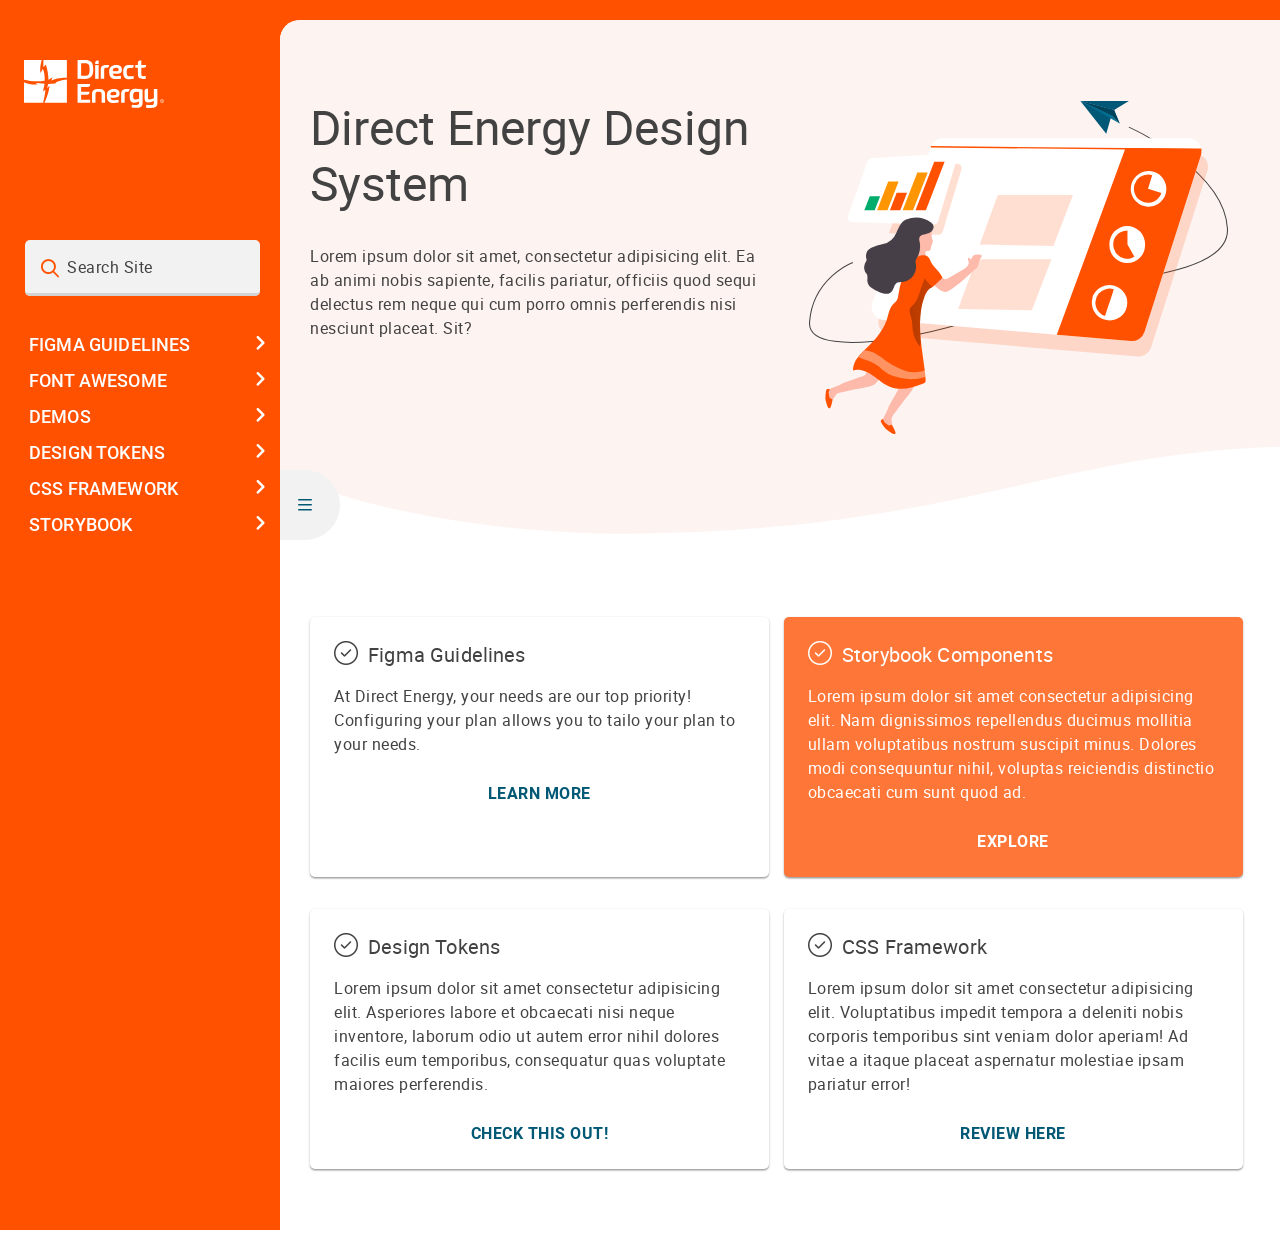
==== commit 7f0c9ac5: "Commit demo for feature/DM-162" ====
--- a/index.html
+++ b/index.html
@@ -1 +1 @@
-<!doctype html><html lang="en"><head><meta charset="utf-8"/><meta name="viewport" content="width=device-width,initial-scale=1"/><title>React/Typescript Starter</title><script src="../index.html.js" defer="defer"></script><link rel="stylesheet" href="assets/styles/main.css"/><link rel="stylesheet" href="assets/styles/_SampleComponent.css"/></head><body><div id="root"></div></body></html>+<!doctype html><html lang="en"><head><meta charset="utf-8"/><meta name="viewport" content="width=device-width,initial-scale=1"/><title>DE Design System</title><script src="index.html.js" defer="defer"></script><link rel="stylesheet" href="/assets/styles/main.css"/><link rel="stylesheet" href="/assets/styles/doc-styles.css"/><link rel="stylesheet" href="/assets/styles/custom-icons.css"/><link rel="stylesheet" href="/assets/styles/fontawesome.css"/><link rel="stylesheet" href="/assets/styles/regular.css"/><link rel="icon" href="/assets/images/favicon.ico"></head><body class="sidebar-expanded"><div id="root"></div></body></html>
--- a/assets/styles/main.css
+++ b/assets/styles/main.css
@@ -1 +1 @@
-﻿:root{--primary-base: hsl(19, 100%, 50%);--primary-light-1: hsl(15, 75%, 97%);--primary-light-2: hsl(19, 100%, 70%);--primary-light-3: hsl(19, 100%, 61%);--primary-dark-1: hsl(19, 100%, 39%);--primary-dark-2: hsl(19, 100%, 30%);--secondary-base: hsl(0, 1%, 26%);--secondary-light-1: hsl(0, 0%, 98%);--secondary-light-2: hsl(0, 4%, 95%);--secondary-light-3: hsl(0, 1%, 77%);--secondary-dark-1: hsl(0, 0%, 58%);--secondary-dark-2: hsl(0, 0%, 40%);--tertiary-base: hsl(195, 100%, 23%);--tertiary-light-1: hsl(200, 24%, 93%);--tertiary-light-2: hsl(195, 100%, 29%);--tertiary-dark-1: hsl(195, 100%, 12%);--tertiary-dark-2: hsl(195, 100%, 18%);--white-base: hsl(0, 0%, 100%);--black-base: hsl(0, 0%, 0%);--success-element: hsl(140, 100%, 27%);--success-text: hsl(133, 61%, 19%);--success-background: hsl(134, 41%, 88%);--warning-element: hsl(35, 97%, 57%);--warning-text: hsl(45, 94%, 27%);--warning-background: hsl(46, 100%, 90%);--error-element: hsl(9, 100%, 37%);--error-text: hsl(354, 61%, 28%);--error-background: hsl(355, 70%, 91%);--info-element: hsl(195, 100%, 23%);--info-text: hsl(195, 100%, 23%);--info-background: hsl(200, 24%, 93%);--dropshadow-1: 0 1px 1px 0 rgba(0, 0, 0, 0.14), 0 2px 1px 0 rgba(0, 0, 0, 0.12), 0 1px 3px 0 rgba(0, 0, 0, 0.2);--dropshadow-2: 0 8px 10px 0 rgba(0, 0, 0, 0.14), 0 3px 14px 0 rgba(0, 0, 0, 0.12), 0 5px 5px 0 rgba(0, 0, 0, 0.2);--dropshadow-3: 0 9px 12px 0 rgba(0, 0, 0, 0.14), 0 3px 16px 0 rgba(0, 0, 0, 0.12), 0 5px 6px 0 rgba(0, 0, 0, 0.2);--dropshadow-4: 0 16px 24px 0 rgba(0, 0, 0, 0.14), 0 6px 30px 0 rgba(0, 0, 0, 0.12), 0 8px 10px 0 rgba(0, 0, 0, 0.2);--sect--top-pd--sm: 4.8rem;--sect--top-pd--md: 4.8rem;--sect--top-pd--lg: 8rem;--sect--top-pd--xl: 8rem;--sect--btm-pd--sm: 4.8rem;--sect--btm-pd--md: 4.8rem;--sect--btm-pd--lg: 8rem;--sect--btm-pd--xl: 8rem;--sect-bg--top-pd--sm: 4.8rem;--sect-bg--top-pd--md: 4.8rem;--sect-bg--top-pd--lg: 8rem;--sect-bg--top-pd--xl: 8rem;--sect-bg--btm-pd--sm: 4.8rem;--sect-bg--btm-pd--md: 4.8rem;--sect-bg--btm-pd--lg: 8rem;--sect-bg--btm-pd--xl: 8rem;--sect-top-curv--top-pd--sm: 4.8rem;--sect-top-curv--top-pd--md: 4.8rem;--sect-top-curv--top-pd--lg: 4.8rem;--sect-top-curv--top-pd--xl: 4.8rem;--sect-top-curv--btm-pd--sm: 4.8rem;--sect-top-curv--btm-pd--md: 4.8rem;--sect-top-curv--btm-pd--lg: 8rem;--sect-top-curv--btm-pd--xl: 8rem;--sect-btm-curv--top-pd--sm: 4.8rem;--sect-btm-curv--top-pd--md: 4.8rem;--sect-btm-curv--top-pd--lg: 8rem;--sect-btm-curv--top-pd--xl: 8rem;--sect-btm-curv--btm-pd--sm: 4.8rem;--sect-btm-curv--btm-pd--md: 4.8rem;--sect-btm-curv--btm-pd--lg: 4.8rem;--sect-btm-curv--btm-pd--xl: 4.8rem;--gutter-sm: 0.75rem;--gutter-md: 0.75rem;--gutter-lg: 0.75rem;--gutter-xl: 0.75rem;--col-top-mg--sm: 1.6rem;--col-top-mg--md: 1.6rem;--col-top-mg--lg: 1.6rem;--col-top-mg--xl: 1.6rem;--col-btm-mg--sm: 1.6rem;--col-btm-mg--md: 1.6rem;--col-btm-mg--lg: 1.6rem;--col-btm-mg--xl: 1.6rem;--h-1--sm: 3.4rem/4rem Roboto, sans-serif;--h-1--md: 3.4rem/4rem Roboto, sans-serif;--h-1--lg: 4.8rem/5.6rem Roboto, sans-serif;--h-1--xl: 4.8rem/5.6rem Roboto, sans-serif;--h-1--ltr-spc--sm: 0rem;--h-1--ltr-spc--md: 0rem;--h-1--ltr-spc--lg: 0rem;--h-1--ltr-spc--xl: 0rem;--h-1--bd-txt-spc--sm: 3.2rem;--h-1--bd-txt-spc--md: 3.2rem;--h-1--bd-txt-spc--lg: 3.2rem;--h-1--bd-txt-spc--xl: 3.2rem;--h-2--sm: 2.4rem/3.2rem Roboto, sans-serif;--h-2--md: 2.4rem/3.2rem Roboto, sans-serif;--h-2--lg: 3.2rem/4rem Roboto, sans-serif;--h-2--xl: 3.2rem/4rem Roboto, sans-serif;--h-2--ltr-spc--sm: 0rem;--h-2--ltr-spc--md: 0rem;--h-2--ltr-spc--lg: 0rem;--h-2--ltr-spc--xl: 0rem;--h-2--bd-txt-spc--sm: 1.6rem;--h-2--bd-txt-spc--md: 1.6rem;--h-2--bd-txt-spc--lg: 1.6rem;--h-2--bd-txt-spc--xl: 1.6rem;--h-3--sm: 2rem/2.8rem Roboto, sans-serif;--h-3--md: 2rem/2.8rem Roboto, sans-serif;--h-3--lg: 2.4rem/3.2rem Roboto, sans-serif;--h-3--xl: 2.4rem/3.2rem Roboto, sans-serif;--h-3--ltr-spc--sm: 0.015rem;--h-3--ltr-spc--md: 0.015rem;--h-3--ltr-spc--lg: 0.015rem;--h-3--ltr-spc--xl: 0.015rem;--h-3--bd-txt-spc--sm: 1.6rem;--h-3--bd-txt-spc--md: 1.6rem;--h-3--bd-txt-spc--lg: 1.6rem;--h-3--bd-txt-spc--xl: 1.6rem;--h-4--sm: 1.8rem/2.6rem Roboto, sans-serif;--h-4--md: 1.8rem/2.6rem Roboto, sans-serif;--h-4--lg: 2rem/2.8rem Roboto, sans-serif;--h-4--xl: 2rem/2.8rem Roboto, sans-serif;--h-4--ltr-spc--sm: 0.015rem;--h-4--ltr-spc--md: 0.015rem;--h-4--ltr-spc--lg: 0.015rem;--h-4--ltr-spc--xl: 0.015rem;--h-4--bd-txt-spc--sm: 1.6rem;--h-4--bd-txt-spc--md: 1.6rem;--h-4--bd-txt-spc--lg: 1.6rem;--h-4--bd-txt-spc--xl: 1.6rem;--h-5--sm: 1.6rem/2.4rem Roboto, sans-serif;--h-5--md: 1.6rem/2.4rem Roboto, sans-serif;--h-5--lg: 1.8rem/2.6rem Roboto, sans-serif;--h-5--xl: 1.8rem/2.6rem Roboto, sans-serif;--h-5--ltr-spc--sm: 0.015rem;--h-5--ltr-spc--md: 0.015rem;--h-5--ltr-spc--lg: 0.015rem;--h-5--ltr-spc--xl: 0.015rem;--h-6--sm: 1.4rem/2rem Roboto, sans-serif;--h-6--md: 1.4rem/2rem Roboto, sans-serif;--h-6--lg: 1.4rem/2rem Roboto, sans-serif;--h-6--xl: 1.4rem/2rem Roboto, sans-serif;--h-6--ltr-spc--sm: 0.01rem;--h-6--ltr-spc--md: 0.01rem;--h-6--ltr-spc--lg: 0.01rem;--h-6--ltr-spc--xl: 0.01rem;--p-1--sm: 1.6rem/2.4rem Roboto, sans-serif;--p-1--md: 1.6rem/2.4rem Roboto, sans-serif;--p-1--lg: 1.6rem/2.4rem Roboto, sans-serif;--p-1--xl: 1.6rem/2.4rem Roboto, sans-serif;--p-1--ltr-spc--sm: 0.05rem;--p-1--ltr-spc--md: 0.05rem;--p-1--ltr-spc--lg: 0.05rem;--p-1--ltr-spc--xl: 0.05rem;--p-1--spacing--sm: 2.4rem;--p-1--spacing--md: 2.4rem;--p-1--spacing--lg: 2.4rem;--p-1--spacing--xl: 2.4rem;--p-2--sm: 1.4rem/2rem Roboto, sans-serif;--p-2--md: 1.4rem/2rem Roboto, sans-serif;--p-2--lg: 1.4rem/2.2rem Roboto, sans-serif;--p-2--xl: 1.4rem/2.2rem Roboto, sans-serif;--p-2--ltr-spc--sm: 0.025rem;--p-2--ltr-spc--md: 0.025rem;--p-2--ltr-spc--lg: 0.025rem;--p-2--ltr-spc--xl: 0.025rem;--p-2--spacing--sm: 2.4rem;--p-2--spacing--md: 2.4rem;--p-2--spacing--lg: 2.4rem;--p-2--spacing--xl: 2.4rem;--p-3--sm: 1.2rem/1.8rem Roboto, sans-serif;--p-3--md: 1.2rem/1.8rem Roboto, sans-serif;--p-3--lg: 1.2rem/2rem Roboto, sans-serif;--p-3--xl: 1.2rem/2rem Roboto, sans-serif;--p-3--ltr-spc--sm: 0.025rem;--p-3--ltr-spc--md: 0.025rem;--p-3--ltr-spc--lg: 0.04rem;--p-3--ltr-spc--xl: 0.04rem;--p-3--spacing--sm: 2.4rem;--p-3--spacing--md: 2.4rem;--p-3--spacing--lg: 2.4rem;--p-3--spacing--xl: 2.4rem;--max-content-width--sm: 540px;--max-content-width--md: 800px;--max-content-width--lg: 1236px;--max-content-width--xl: 1440px;--container--gutter--sm: var(--gutter-sm);--container--gutter--md: var(--gutter-md);--container--gutter--lg: var(--gutter-lg);--container--gutter--xl: var(--gutter-xl);--text-indent--sm: 2.4rem;--text-indent--md: 2.4rem;--text-indent--lg: 2.4rem;--text-indent--xl: 2.4rem;--font-weight--regular: 400;--font-weight--medium: 500;--font-stack: Roboto, sans-serif;--list-item-spacing-s--sm: 0.8rem;--list-item-spacing-s--md: 0.8rem;--list-item-spacing-s--lg: 0.8rem;--list-item-spacing-s--xl: 0.8rem;--list-item-spacing-m--sm: 1.6rem;--list-item-spacing-m--md: 1.6rem;--list-item-spacing-m--lg: 1.6rem;--list-item-spacing-m--xl: 1.6rem;--list-item-spacing-l--sm: 1.6rem;--list-item-spacing-l--md: 1.6rem;--list-item-spacing-l--lg: 1.6rem;--list-item-spacing-l--xl: 1.6rem;--border-radius-25: 0.5rem;--border-radius-50: 0.8rem;--border-radius-75: 1.2rem;--border-radius-100: 1.6rem;--icon--margin--sm: 0.8rem;--icon--margin--md: 1rem;--icon--margin--lg: 1.6rem;--icon--size--sm: 1.6rem;--icon--size--md: 2.4rem;--icon--size--lg: 3.2rem;--icon--size-with-background--sm: calc(var(--icon--size--sm) * 2);--icon--size-with-background--md: calc(var(--icon--size--md) * 2);--icon--size-with-background--lg: calc(var(--icon--size--lg) * 2)}*,*::before,*::after{padding:0;margin:0;line-height:inherit;text-decoration:inherit;letter-spacing:inherit;font-family:inherit;font-weight:inherit;font-style:inherit;font-size:inherit;color:inherit;box-sizing:border-box;border-width:0}html{height:100%;-webkit-text-size-adjust:100%;-moz-tab-size:4;tab-size:4;font-size:62.5%}body{overflow-x:hidden;overflow-y:scroll;min-width:320px;height:100%;font-family:Helvetica,Arial,sans-serif;text-align:left;font-weight:normal;font-style:normal}article,aside,figcaption,figure,footer,header,hgroup,main,nav,section{display:block}body[data-mouse-active] :focus:not(input):not(textarea):not(select){outline:none}p,h1,h2,h3,h4,h5,h6,ol,ul,dl,pre,img,main,form,table,input,label,audio,video,select,figure,canvas,output,address,h-scroll,textarea,fieldset,blockquote{display:block}p:last-child,h1:last-child,h2:last-child,h3:last-child,h4:last-child,h5:last-child,h6:last-child,ol:last-child,ul:last-child,dl:last-child,li:last-child,pre:last-child,hr:last-child,img:last-child,form:last-child,table:last-child,label:last-child,input:last-child,audio:last-child,video:last-child,select:last-child,figure:last-child,canvas:last-child,output:last-child,address:last-child,h-scroll:last-child,fieldset:last-child,textarea:last-child,blockquote:last-child{margin-bottom:0}hr{width:100%;height:1px;background-color:#9c9ea1;border:none}img{max-width:100%;margin-left:auto;margin-right:auto;border:none}figure.cover img{width:100%;height:100%;object-fit:cover}figure.cover.compatible{background-size:cover;background-position:center;background-repeat:no-repeat}video{max-width:100%;margin-left:auto;margin-right:auto;border:1px solid #9c9ea1;cursor:pointer}button,[type=button],[type=reset],[type=submit]{-webkit-appearance:button;text-align:left;background:rgba(0,0,0,0);background-image:none;border:none}button:not([disabled]),input[type=button]:not([disabled]),input[type=submit]:not([disabled]),input[type=reset]:not([disabled]){cursor:pointer}button:active,input[type=button]:active,input[type=submit]:active,input[type=reset]:active{color:inherit}button,select{text-transform:none}[hidden]{display:none}textarea{resize:vertical}table{text-indent:0;border-color:inherit;border-collapse:collapse}ol,ul,menu,dir{list-style:none;padding:0}body,p,ol,ul,dl,pre,menu,dir,address,blockquote{font:var(--p-1--sm);letter-spacing:var(--p-1--ltr-spc--sm);margin-bottom:var(--p-1--spacing--sm)}menu,dir,ol,ul,dl,dd,pre,address,blockquote{margin-left:var(--text-indent--sm)}table{margin-bottom:var(--p-1--spacing--sm)}@media(min-width: 768px){body,p,ol,ul,dl,pre,menu,dir,address,blockquote{font:var(--p-1--sm);letter-spacing:var(--p-1--ltr-spc--sm);margin-bottom:var(--p-1--spacing--sm)}menu,dir,ol,ul,dl,dd,pre,address,blockquote{margin-left:var(--text-indent--md)}table{margin-bottom:var(--p-1--spacing--md)}}@media(min-width: 992px){body,p,ol,ul,dl,pre,menu,dir,address,blockquote{font:var(--p-1--lg);letter-spacing:var(--p-1--ltr-spc--lg);margin-bottom:var(--p-1--spacing--lg)}menu,dir,ol,ul,dl,dd,pre,address,blockquote{margin-left:var(--text-indent--lg)}table{margin-bottom:var(--p-1--spacing--lg)}}@media(min-width: 1900px){body,p,ol,ul,dl,pre,menu,dir,address,blockquote{font:var(--p-1--xl);letter-spacing:var(--p-1--ltr-spc--xl);margin-bottom:var(--p-1--spacing--xl)}menu,dir,ol,ul,dl,dd,pre,address,blockquote{margin-left:var(--text-indent--xl)}table{margin-bottom:var(--p-1--spacing--xl)}}blockquote{margin-top:var(--p-1--spacing--sm)}dt{font-weight:500}ul li{list-style-position:inside}h1:last-child,.h-1:last-child,h2:last-child,.h-2:last-child,h3:last-child,.h-3:last-child,h4:last-child,.h-4:last-child,h5:last-child,.h-5:last-child,h6:last-child,.h-6:last-child{margin-bottom:0}:root{--heading-color: var(--seconadary-base);--heading--on-dark-background: var(--white-base);--heading--on-light-background: var(--secondary-base);--heading--on-error-background: var(--error-text);--heading--on-success-background: var(--success-text);--heading--on-info-background: var(--info-text);--heading--on-warning-background: var(--warning-text);--body-text--color: var(--secondary-base);--body-text--light-color: var(--secondary-base);--body-text--on-dark-background: var(--white-base);--body-text--on-light-background: var(--secondary-base);--body-text--on-error-background: var(--error-text);--body-text--on-success-background: var(--success-text);--body-text--on-info-background: var(--info-text);--body-text--on-warning-background: var(--warning-text)}body,p,ol,ul,dl,pre,menu,dir,address,blockquote{color:var(--body-text--color)}blockquote>*{color:var(--body-text--light-color)}dd{color:var(--body-text--light-color)}address,h1,.h-1,h2,.h-2{color:var(--heading-color)}[class*=bg--primary]:not([class*=light-]) hr,[class*=bg--secondary]:not([class*=light-]) hr{background-color:var(--body-text--on-dark-background)}body[class*=bg--primary-base],section[class*=bg--primary-base]{color:var(--body-text--on-dark-background)}[class*=bg--primary-base] h3,[class*=bg--primary-base] .h-3,[class*=bg--primary-base] h4,[class*=bg--primary-base] .h-4,[class*=bg--primary-base] h5,[class*=bg--primary-base] .h-5,[class*=bg--primary-base] h6,[class*=bg--primary-base] .h-6,[class*=bg--primary-base] .p-1,[class*=bg--primary-base] .p-2,[class*=bg--primary-base] .p-3,[class*=bg--primary-base] p,[class*=bg--primary-base] ol,[class*=bg--primary-base] ul,[class*=bg--primary-base] dl,[class*=bg--primary-base] dd,[class*=bg--primary-base] dt,[class*=bg--primary-base] pre,[class*=bg--primary-base] menu,[class*=bg--primary-base] dir,[class*=bg--primary-base] address,[class*=bg--primary-base] blockquote{color:var(--body-text--on-dark-background)}h3[class*=bg--primary-base],.h-3[class*=bg--primary-base],h4[class*=bg--primary-base],.h-4[class*=bg--primary-base],h5[class*=bg--primary-base],.h-5[class*=bg--primary-base],h6[class*=bg--primary-base],.h-6[class*=bg--primary-base],.p-1[class*=bg--primary-base],.p-2[class*=bg--primary-base],.p-3[class*=bg--primary-base],p[class*=bg--primary-base],ol[class*=bg--primary-base],ul[class*=bg--primary-base],dl[class*=bg--primary-base],dt[class*=bg--primary-base],dd[class*=bg--primary-base],pre[class*=bg--primary-base],menu[class*=bg--primary-base],dir[class*=bg--primary-base],address[class*=bg--primary-base],blockquote[class*=bg--primary-base]{color:var(--body-text--on-dark-background)}body[class*=bg--primary-light-1],section[class*=bg--primary-light-1]{color:var(--body-text--on-light-background)}[class*=bg--primary-light-1] h3,[class*=bg--primary-light-1] .h-3,[class*=bg--primary-light-1] h4,[class*=bg--primary-light-1] .h-4,[class*=bg--primary-light-1] h5,[class*=bg--primary-light-1] .h-5,[class*=bg--primary-light-1] h6,[class*=bg--primary-light-1] .h-6,[class*=bg--primary-light-1] .p-1,[class*=bg--primary-light-1] .p-2,[class*=bg--primary-light-1] .p-3,[class*=bg--primary-light-1] p,[class*=bg--primary-light-1] ol,[class*=bg--primary-light-1] ul,[class*=bg--primary-light-1] dl,[class*=bg--primary-light-1] dd,[class*=bg--primary-light-1] dt,[class*=bg--primary-light-1] pre,[class*=bg--primary-light-1] menu,[class*=bg--primary-light-1] dir,[class*=bg--primary-light-1] address,[class*=bg--primary-light-1] blockquote{color:var(--body-text--on-light-background)}h3[class*=bg--primary-light-1],.h-3[class*=bg--primary-light-1],h4[class*=bg--primary-light-1],.h-4[class*=bg--primary-light-1],h5[class*=bg--primary-light-1],.h-5[class*=bg--primary-light-1],h6[class*=bg--primary-light-1],.h-6[class*=bg--primary-light-1],.p-1[class*=bg--primary-light-1],.p-2[class*=bg--primary-light-1],.p-3[class*=bg--primary-light-1],p[class*=bg--primary-light-1],ol[class*=bg--primary-light-1],ul[class*=bg--primary-light-1],dl[class*=bg--primary-light-1],dt[class*=bg--primary-light-1],dd[class*=bg--primary-light-1],pre[class*=bg--primary-light-1],menu[class*=bg--primary-light-1],dir[class*=bg--primary-light-1],address[class*=bg--primary-light-1],blockquote[class*=bg--primary-light-1]{color:var(--body-text--on-light-background)}body[class*=bg--primary-light-2],section[class*=bg--primary-light-2]{color:var(--body-text--on-dark-background)}[class*=bg--primary-light-2] h3,[class*=bg--primary-light-2] .h-3,[class*=bg--primary-light-2] h4,[class*=bg--primary-light-2] .h-4,[class*=bg--primary-light-2] h5,[class*=bg--primary-light-2] .h-5,[class*=bg--primary-light-2] h6,[class*=bg--primary-light-2] .h-6,[class*=bg--primary-light-2] .p-1,[class*=bg--primary-light-2] .p-2,[class*=bg--primary-light-2] .p-3,[class*=bg--primary-light-2] p,[class*=bg--primary-light-2] ol,[class*=bg--primary-light-2] ul,[class*=bg--primary-light-2] dl,[class*=bg--primary-light-2] dd,[class*=bg--primary-light-2] dt,[class*=bg--primary-light-2] pre,[class*=bg--primary-light-2] menu,[class*=bg--primary-light-2] dir,[class*=bg--primary-light-2] address,[class*=bg--primary-light-2] blockquote{color:var(--body-text--on-dark-background)}h3[class*=bg--primary-light-2],.h-3[class*=bg--primary-light-2],h4[class*=bg--primary-light-2],.h-4[class*=bg--primary-light-2],h5[class*=bg--primary-light-2],.h-5[class*=bg--primary-light-2],h6[class*=bg--primary-light-2],.h-6[class*=bg--primary-light-2],.p-1[class*=bg--primary-light-2],.p-2[class*=bg--primary-light-2],.p-3[class*=bg--primary-light-2],p[class*=bg--primary-light-2],ol[class*=bg--primary-light-2],ul[class*=bg--primary-light-2],dl[class*=bg--primary-light-2],dt[class*=bg--primary-light-2],dd[class*=bg--primary-light-2],pre[class*=bg--primary-light-2],menu[class*=bg--primary-light-2],dir[class*=bg--primary-light-2],address[class*=bg--primary-light-2],blockquote[class*=bg--primary-light-2]{color:var(--body-text--on-dark-background)}body[class*=bg--primary-light-3],section[class*=bg--primary-light-3]{color:var(--body-text--on-dark-background)}[class*=bg--primary-light-3] h3,[class*=bg--primary-light-3] .h-3,[class*=bg--primary-light-3] h4,[class*=bg--primary-light-3] .h-4,[class*=bg--primary-light-3] h5,[class*=bg--primary-light-3] .h-5,[class*=bg--primary-light-3] h6,[class*=bg--primary-light-3] .h-6,[class*=bg--primary-light-3] .p-1,[class*=bg--primary-light-3] .p-2,[class*=bg--primary-light-3] .p-3,[class*=bg--primary-light-3] p,[class*=bg--primary-light-3] ol,[class*=bg--primary-light-3] ul,[class*=bg--primary-light-3] dl,[class*=bg--primary-light-3] dd,[class*=bg--primary-light-3] dt,[class*=bg--primary-light-3] pre,[class*=bg--primary-light-3] menu,[class*=bg--primary-light-3] dir,[class*=bg--primary-light-3] address,[class*=bg--primary-light-3] blockquote{color:var(--body-text--on-dark-background)}h3[class*=bg--primary-light-3],.h-3[class*=bg--primary-light-3],h4[class*=bg--primary-light-3],.h-4[class*=bg--primary-light-3],h5[class*=bg--primary-light-3],.h-5[class*=bg--primary-light-3],h6[class*=bg--primary-light-3],.h-6[class*=bg--primary-light-3],.p-1[class*=bg--primary-light-3],.p-2[class*=bg--primary-light-3],.p-3[class*=bg--primary-light-3],p[class*=bg--primary-light-3],ol[class*=bg--primary-light-3],ul[class*=bg--primary-light-3],dl[class*=bg--primary-light-3],dt[class*=bg--primary-light-3],dd[class*=bg--primary-light-3],pre[class*=bg--primary-light-3],menu[class*=bg--primary-light-3],dir[class*=bg--primary-light-3],address[class*=bg--primary-light-3],blockquote[class*=bg--primary-light-3]{color:var(--body-text--on-dark-background)}body[class*=bg--primary-dark-1],section[class*=bg--primary-dark-1]{color:var(--body-text--on-dark-background)}[class*=bg--primary-dark-1] h3,[class*=bg--primary-dark-1] .h-3,[class*=bg--primary-dark-1] h4,[class*=bg--primary-dark-1] .h-4,[class*=bg--primary-dark-1] h5,[class*=bg--primary-dark-1] .h-5,[class*=bg--primary-dark-1] h6,[class*=bg--primary-dark-1] .h-6,[class*=bg--primary-dark-1] .p-1,[class*=bg--primary-dark-1] .p-2,[class*=bg--primary-dark-1] .p-3,[class*=bg--primary-dark-1] p,[class*=bg--primary-dark-1] ol,[class*=bg--primary-dark-1] ul,[class*=bg--primary-dark-1] dl,[class*=bg--primary-dark-1] dd,[class*=bg--primary-dark-1] dt,[class*=bg--primary-dark-1] pre,[class*=bg--primary-dark-1] menu,[class*=bg--primary-dark-1] dir,[class*=bg--primary-dark-1] address,[class*=bg--primary-dark-1] blockquote{color:var(--body-text--on-dark-background)}h3[class*=bg--primary-dark-1],.h-3[class*=bg--primary-dark-1],h4[class*=bg--primary-dark-1],.h-4[class*=bg--primary-dark-1],h5[class*=bg--primary-dark-1],.h-5[class*=bg--primary-dark-1],h6[class*=bg--primary-dark-1],.h-6[class*=bg--primary-dark-1],.p-1[class*=bg--primary-dark-1],.p-2[class*=bg--primary-dark-1],.p-3[class*=bg--primary-dark-1],p[class*=bg--primary-dark-1],ol[class*=bg--primary-dark-1],ul[class*=bg--primary-dark-1],dl[class*=bg--primary-dark-1],dt[class*=bg--primary-dark-1],dd[class*=bg--primary-dark-1],pre[class*=bg--primary-dark-1],menu[class*=bg--primary-dark-1],dir[class*=bg--primary-dark-1],address[class*=bg--primary-dark-1],blockquote[class*=bg--primary-dark-1]{color:var(--body-text--on-dark-background)}body[class*=bg--primary-dark-2],section[class*=bg--primary-dark-2]{color:var(--body-text--on-dark-background)}[class*=bg--primary-dark-2] h3,[class*=bg--primary-dark-2] .h-3,[class*=bg--primary-dark-2] h4,[class*=bg--primary-dark-2] .h-4,[class*=bg--primary-dark-2] h5,[class*=bg--primary-dark-2] .h-5,[class*=bg--primary-dark-2] h6,[class*=bg--primary-dark-2] .h-6,[class*=bg--primary-dark-2] .p-1,[class*=bg--primary-dark-2] .p-2,[class*=bg--primary-dark-2] .p-3,[class*=bg--primary-dark-2] p,[class*=bg--primary-dark-2] ol,[class*=bg--primary-dark-2] ul,[class*=bg--primary-dark-2] dl,[class*=bg--primary-dark-2] dd,[class*=bg--primary-dark-2] dt,[class*=bg--primary-dark-2] pre,[class*=bg--primary-dark-2] menu,[class*=bg--primary-dark-2] dir,[class*=bg--primary-dark-2] address,[class*=bg--primary-dark-2] blockquote{color:var(--body-text--on-dark-background)}h3[class*=bg--primary-dark-2],.h-3[class*=bg--primary-dark-2],h4[class*=bg--primary-dark-2],.h-4[class*=bg--primary-dark-2],h5[class*=bg--primary-dark-2],.h-5[class*=bg--primary-dark-2],h6[class*=bg--primary-dark-2],.h-6[class*=bg--primary-dark-2],.p-1[class*=bg--primary-dark-2],.p-2[class*=bg--primary-dark-2],.p-3[class*=bg--primary-dark-2],p[class*=bg--primary-dark-2],ol[class*=bg--primary-dark-2],ul[class*=bg--primary-dark-2],dl[class*=bg--primary-dark-2],dt[class*=bg--primary-dark-2],dd[class*=bg--primary-dark-2],pre[class*=bg--primary-dark-2],menu[class*=bg--primary-dark-2],dir[class*=bg--primary-dark-2],address[class*=bg--primary-dark-2],blockquote[class*=bg--primary-dark-2]{color:var(--body-text--on-dark-background)}body[class*=bg--secondary-base],section[class*=bg--secondary-base]{color:var(--body-text--on-dark-background)}[class*=bg--secondary-base] h3,[class*=bg--secondary-base] .h-3,[class*=bg--secondary-base] h4,[class*=bg--secondary-base] .h-4,[class*=bg--secondary-base] h5,[class*=bg--secondary-base] .h-5,[class*=bg--secondary-base] h6,[class*=bg--secondary-base] .h-6,[class*=bg--secondary-base] .p-1,[class*=bg--secondary-base] .p-2,[class*=bg--secondary-base] .p-3,[class*=bg--secondary-base] p,[class*=bg--secondary-base] ol,[class*=bg--secondary-base] ul,[class*=bg--secondary-base] dl,[class*=bg--secondary-base] dd,[class*=bg--secondary-base] dt,[class*=bg--secondary-base] pre,[class*=bg--secondary-base] menu,[class*=bg--secondary-base] dir,[class*=bg--secondary-base] address,[class*=bg--secondary-base] blockquote{color:var(--body-text--on-dark-background)}h3[class*=bg--secondary-base],.h-3[class*=bg--secondary-base],h4[class*=bg--secondary-base],.h-4[class*=bg--secondary-base],h5[class*=bg--secondary-base],.h-5[class*=bg--secondary-base],h6[class*=bg--secondary-base],.h-6[class*=bg--secondary-base],.p-1[class*=bg--secondary-base],.p-2[class*=bg--secondary-base],.p-3[class*=bg--secondary-base],p[class*=bg--secondary-base],ol[class*=bg--secondary-base],ul[class*=bg--secondary-base],dl[class*=bg--secondary-base],dt[class*=bg--secondary-base],dd[class*=bg--secondary-base],pre[class*=bg--secondary-base],menu[class*=bg--secondary-base],dir[class*=bg--secondary-base],address[class*=bg--secondary-base],blockquote[class*=bg--secondary-base]{color:var(--body-text--on-dark-background)}body[class*=bg--secondary-light-1],section[class*=bg--secondary-light-1]{color:var(--body-text--on-light-background)}[class*=bg--secondary-light-1] h3,[class*=bg--secondary-light-1] .h-3,[class*=bg--secondary-light-1] h4,[class*=bg--secondary-light-1] .h-4,[class*=bg--secondary-light-1] h5,[class*=bg--secondary-light-1] .h-5,[class*=bg--secondary-light-1] h6,[class*=bg--secondary-light-1] .h-6,[class*=bg--secondary-light-1] .p-1,[class*=bg--secondary-light-1] .p-2,[class*=bg--secondary-light-1] .p-3,[class*=bg--secondary-light-1] p,[class*=bg--secondary-light-1] ol,[class*=bg--secondary-light-1] ul,[class*=bg--secondary-light-1] dl,[class*=bg--secondary-light-1] dd,[class*=bg--secondary-light-1] dt,[class*=bg--secondary-light-1] pre,[class*=bg--secondary-light-1] menu,[class*=bg--secondary-light-1] dir,[class*=bg--secondary-light-1] address,[class*=bg--secondary-light-1] blockquote{color:var(--body-text--on-light-background)}h3[class*=bg--secondary-light-1],.h-3[class*=bg--secondary-light-1],h4[class*=bg--secondary-light-1],.h-4[class*=bg--secondary-light-1],h5[class*=bg--secondary-light-1],.h-5[class*=bg--secondary-light-1],h6[class*=bg--secondary-light-1],.h-6[class*=bg--secondary-light-1],.p-1[class*=bg--secondary-light-1],.p-2[class*=bg--secondary-light-1],.p-3[class*=bg--secondary-light-1],p[class*=bg--secondary-light-1],ol[class*=bg--secondary-light-1],ul[class*=bg--secondary-light-1],dl[class*=bg--secondary-light-1],dt[class*=bg--secondary-light-1],dd[class*=bg--secondary-light-1],pre[class*=bg--secondary-light-1],menu[class*=bg--secondary-light-1],dir[class*=bg--secondary-light-1],address[class*=bg--secondary-light-1],blockquote[class*=bg--secondary-light-1]{color:var(--body-text--on-light-background)}body[class*=bg--secondary-light-2],section[class*=bg--secondary-light-2]{color:var(--body-text--on-light-background)}[class*=bg--secondary-light-2] h3,[class*=bg--secondary-light-2] .h-3,[class*=bg--secondary-light-2] h4,[class*=bg--secondary-light-2] .h-4,[class*=bg--secondary-light-2] h5,[class*=bg--secondary-light-2] .h-5,[class*=bg--secondary-light-2] h6,[class*=bg--secondary-light-2] .h-6,[class*=bg--secondary-light-2] .p-1,[class*=bg--secondary-light-2] .p-2,[class*=bg--secondary-light-2] .p-3,[class*=bg--secondary-light-2] p,[class*=bg--secondary-light-2] ol,[class*=bg--secondary-light-2] ul,[class*=bg--secondary-light-2] dl,[class*=bg--secondary-light-2] dd,[class*=bg--secondary-light-2] dt,[class*=bg--secondary-light-2] pre,[class*=bg--secondary-light-2] menu,[class*=bg--secondary-light-2] dir,[class*=bg--secondary-light-2] address,[class*=bg--secondary-light-2] blockquote{color:var(--body-text--on-light-background)}h3[class*=bg--secondary-light-2],.h-3[class*=bg--secondary-light-2],h4[class*=bg--secondary-light-2],.h-4[class*=bg--secondary-light-2],h5[class*=bg--secondary-light-2],.h-5[class*=bg--secondary-light-2],h6[class*=bg--secondary-light-2],.h-6[class*=bg--secondary-light-2],.p-1[class*=bg--secondary-light-2],.p-2[class*=bg--secondary-light-2],.p-3[class*=bg--secondary-light-2],p[class*=bg--secondary-light-2],ol[class*=bg--secondary-light-2],ul[class*=bg--secondary-light-2],dl[class*=bg--secondary-light-2],dt[class*=bg--secondary-light-2],dd[class*=bg--secondary-light-2],pre[class*=bg--secondary-light-2],menu[class*=bg--secondary-light-2],dir[class*=bg--secondary-light-2],address[class*=bg--secondary-light-2],blockquote[class*=bg--secondary-light-2]{color:var(--body-text--on-light-background)}body[class*=bg--secondary-light-3],section[class*=bg--secondary-light-3]{color:var(--body-text--on-light-background)}[class*=bg--secondary-light-3] h3,[class*=bg--secondary-light-3] .h-3,[class*=bg--secondary-light-3] h4,[class*=bg--secondary-light-3] .h-4,[class*=bg--secondary-light-3] h5,[class*=bg--secondary-light-3] .h-5,[class*=bg--secondary-light-3] h6,[class*=bg--secondary-light-3] .h-6,[class*=bg--secondary-light-3] .p-1,[class*=bg--secondary-light-3] .p-2,[class*=bg--secondary-light-3] .p-3,[class*=bg--secondary-light-3] p,[class*=bg--secondary-light-3] ol,[class*=bg--secondary-light-3] ul,[class*=bg--secondary-light-3] dl,[class*=bg--secondary-light-3] dd,[class*=bg--secondary-light-3] dt,[class*=bg--secondary-light-3] pre,[class*=bg--secondary-light-3] menu,[class*=bg--secondary-light-3] dir,[class*=bg--secondary-light-3] address,[class*=bg--secondary-light-3] blockquote{color:var(--body-text--on-light-background)}h3[class*=bg--secondary-light-3],.h-3[class*=bg--secondary-light-3],h4[class*=bg--secondary-light-3],.h-4[class*=bg--secondary-light-3],h5[class*=bg--secondary-light-3],.h-5[class*=bg--secondary-light-3],h6[class*=bg--secondary-light-3],.h-6[class*=bg--secondary-light-3],.p-1[class*=bg--secondary-light-3],.p-2[class*=bg--secondary-light-3],.p-3[class*=bg--secondary-light-3],p[class*=bg--secondary-light-3],ol[class*=bg--secondary-light-3],ul[class*=bg--secondary-light-3],dl[class*=bg--secondary-light-3],dt[class*=bg--secondary-light-3],dd[class*=bg--secondary-light-3],pre[class*=bg--secondary-light-3],menu[class*=bg--secondary-light-3],dir[class*=bg--secondary-light-3],address[class*=bg--secondary-light-3],blockquote[class*=bg--secondary-light-3]{color:var(--body-text--on-light-background)}body[class*=bg--secondary-dark-1],section[class*=bg--secondary-dark-1]{color:var(--body-text--on-dark-background)}[class*=bg--secondary-dark-1] h3,[class*=bg--secondary-dark-1] .h-3,[class*=bg--secondary-dark-1] h4,[class*=bg--secondary-dark-1] .h-4,[class*=bg--secondary-dark-1] h5,[class*=bg--secondary-dark-1] .h-5,[class*=bg--secondary-dark-1] h6,[class*=bg--secondary-dark-1] .h-6,[class*=bg--secondary-dark-1] .p-1,[class*=bg--secondary-dark-1] .p-2,[class*=bg--secondary-dark-1] .p-3,[class*=bg--secondary-dark-1] p,[class*=bg--secondary-dark-1] ol,[class*=bg--secondary-dark-1] ul,[class*=bg--secondary-dark-1] dl,[class*=bg--secondary-dark-1] dd,[class*=bg--secondary-dark-1] dt,[class*=bg--secondary-dark-1] pre,[class*=bg--secondary-dark-1] menu,[class*=bg--secondary-dark-1] dir,[class*=bg--secondary-dark-1] address,[class*=bg--secondary-dark-1] blockquote{color:var(--body-text--on-dark-background)}h3[class*=bg--secondary-dark-1],.h-3[class*=bg--secondary-dark-1],h4[class*=bg--secondary-dark-1],.h-4[class*=bg--secondary-dark-1],h5[class*=bg--secondary-dark-1],.h-5[class*=bg--secondary-dark-1],h6[class*=bg--secondary-dark-1],.h-6[class*=bg--secondary-dark-1],.p-1[class*=bg--secondary-dark-1],.p-2[class*=bg--secondary-dark-1],.p-3[class*=bg--secondary-dark-1],p[class*=bg--secondary-dark-1],ol[class*=bg--secondary-dark-1],ul[class*=bg--secondary-dark-1],dl[class*=bg--secondary-dark-1],dt[class*=bg--secondary-dark-1],dd[class*=bg--secondary-dark-1],pre[class*=bg--secondary-dark-1],menu[class*=bg--secondary-dark-1],dir[class*=bg--secondary-dark-1],address[class*=bg--secondary-dark-1],blockquote[class*=bg--secondary-dark-1]{color:var(--body-text--on-dark-background)}body[class*=bg--secondary-dark-2],section[class*=bg--secondary-dark-2]{color:var(--body-text--on-dark-background)}[class*=bg--secondary-dark-2] h3,[class*=bg--secondary-dark-2] .h-3,[class*=bg--secondary-dark-2] h4,[class*=bg--secondary-dark-2] .h-4,[class*=bg--secondary-dark-2] h5,[class*=bg--secondary-dark-2] .h-5,[class*=bg--secondary-dark-2] h6,[class*=bg--secondary-dark-2] .h-6,[class*=bg--secondary-dark-2] .p-1,[class*=bg--secondary-dark-2] .p-2,[class*=bg--secondary-dark-2] .p-3,[class*=bg--secondary-dark-2] p,[class*=bg--secondary-dark-2] ol,[class*=bg--secondary-dark-2] ul,[class*=bg--secondary-dark-2] dl,[class*=bg--secondary-dark-2] dd,[class*=bg--secondary-dark-2] dt,[class*=bg--secondary-dark-2] pre,[class*=bg--secondary-dark-2] menu,[class*=bg--secondary-dark-2] dir,[class*=bg--secondary-dark-2] address,[class*=bg--secondary-dark-2] blockquote{color:var(--body-text--on-dark-background)}h3[class*=bg--secondary-dark-2],.h-3[class*=bg--secondary-dark-2],h4[class*=bg--secondary-dark-2],.h-4[class*=bg--secondary-dark-2],h5[class*=bg--secondary-dark-2],.h-5[class*=bg--secondary-dark-2],h6[class*=bg--secondary-dark-2],.h-6[class*=bg--secondary-dark-2],.p-1[class*=bg--secondary-dark-2],.p-2[class*=bg--secondary-dark-2],.p-3[class*=bg--secondary-dark-2],p[class*=bg--secondary-dark-2],ol[class*=bg--secondary-dark-2],ul[class*=bg--secondary-dark-2],dl[class*=bg--secondary-dark-2],dt[class*=bg--secondary-dark-2],dd[class*=bg--secondary-dark-2],pre[class*=bg--secondary-dark-2],menu[class*=bg--secondary-dark-2],dir[class*=bg--secondary-dark-2],address[class*=bg--secondary-dark-2],blockquote[class*=bg--secondary-dark-2]{color:var(--body-text--on-dark-background)}body[class*=bg--tertiary-base],section[class*=bg--tertiary-base]{color:var(--body-text--on-dark-background)}[class*=bg--tertiary-base] h3,[class*=bg--tertiary-base] .h-3,[class*=bg--tertiary-base] h4,[class*=bg--tertiary-base] .h-4,[class*=bg--tertiary-base] h5,[class*=bg--tertiary-base] .h-5,[class*=bg--tertiary-base] h6,[class*=bg--tertiary-base] .h-6,[class*=bg--tertiary-base] .p-1,[class*=bg--tertiary-base] .p-2,[class*=bg--tertiary-base] .p-3,[class*=bg--tertiary-base] p,[class*=bg--tertiary-base] ol,[class*=bg--tertiary-base] ul,[class*=bg--tertiary-base] dl,[class*=bg--tertiary-base] dd,[class*=bg--tertiary-base] dt,[class*=bg--tertiary-base] pre,[class*=bg--tertiary-base] menu,[class*=bg--tertiary-base] dir,[class*=bg--tertiary-base] address,[class*=bg--tertiary-base] blockquote{color:var(--body-text--on-dark-background)}h3[class*=bg--tertiary-base],.h-3[class*=bg--tertiary-base],h4[class*=bg--tertiary-base],.h-4[class*=bg--tertiary-base],h5[class*=bg--tertiary-base],.h-5[class*=bg--tertiary-base],h6[class*=bg--tertiary-base],.h-6[class*=bg--tertiary-base],.p-1[class*=bg--tertiary-base],.p-2[class*=bg--tertiary-base],.p-3[class*=bg--tertiary-base],p[class*=bg--tertiary-base],ol[class*=bg--tertiary-base],ul[class*=bg--tertiary-base],dl[class*=bg--tertiary-base],dt[class*=bg--tertiary-base],dd[class*=bg--tertiary-base],pre[class*=bg--tertiary-base],menu[class*=bg--tertiary-base],dir[class*=bg--tertiary-base],address[class*=bg--tertiary-base],blockquote[class*=bg--tertiary-base]{color:var(--body-text--on-dark-background)}body[class*=bg--tertiary-light-1],section[class*=bg--tertiary-light-1]{color:var(--body-text--on-light-background)}[class*=bg--tertiary-light-1] h3,[class*=bg--tertiary-light-1] .h-3,[class*=bg--tertiary-light-1] h4,[class*=bg--tertiary-light-1] .h-4,[class*=bg--tertiary-light-1] h5,[class*=bg--tertiary-light-1] .h-5,[class*=bg--tertiary-light-1] h6,[class*=bg--tertiary-light-1] .h-6,[class*=bg--tertiary-light-1] .p-1,[class*=bg--tertiary-light-1] .p-2,[class*=bg--tertiary-light-1] .p-3,[class*=bg--tertiary-light-1] p,[class*=bg--tertiary-light-1] ol,[class*=bg--tertiary-light-1] ul,[class*=bg--tertiary-light-1] dl,[class*=bg--tertiary-light-1] dd,[class*=bg--tertiary-light-1] dt,[class*=bg--tertiary-light-1] pre,[class*=bg--tertiary-light-1] menu,[class*=bg--tertiary-light-1] dir,[class*=bg--tertiary-light-1] address,[class*=bg--tertiary-light-1] blockquote{color:var(--body-text--on-light-background)}h3[class*=bg--tertiary-light-1],.h-3[class*=bg--tertiary-light-1],h4[class*=bg--tertiary-light-1],.h-4[class*=bg--tertiary-light-1],h5[class*=bg--tertiary-light-1],.h-5[class*=bg--tertiary-light-1],h6[class*=bg--tertiary-light-1],.h-6[class*=bg--tertiary-light-1],.p-1[class*=bg--tertiary-light-1],.p-2[class*=bg--tertiary-light-1],.p-3[class*=bg--tertiary-light-1],p[class*=bg--tertiary-light-1],ol[class*=bg--tertiary-light-1],ul[class*=bg--tertiary-light-1],dl[class*=bg--tertiary-light-1],dt[class*=bg--tertiary-light-1],dd[class*=bg--tertiary-light-1],pre[class*=bg--tertiary-light-1],menu[class*=bg--tertiary-light-1],dir[class*=bg--tertiary-light-1],address[class*=bg--tertiary-light-1],blockquote[class*=bg--tertiary-light-1]{color:var(--body-text--on-light-background)}body[class*=bg--tertiary-light-2],section[class*=bg--tertiary-light-2]{color:var(--body-text--on-dark-background)}[class*=bg--tertiary-light-2] h3,[class*=bg--tertiary-light-2] .h-3,[class*=bg--tertiary-light-2] h4,[class*=bg--tertiary-light-2] .h-4,[class*=bg--tertiary-light-2] h5,[class*=bg--tertiary-light-2] .h-5,[class*=bg--tertiary-light-2] h6,[class*=bg--tertiary-light-2] .h-6,[class*=bg--tertiary-light-2] .p-1,[class*=bg--tertiary-light-2] .p-2,[class*=bg--tertiary-light-2] .p-3,[class*=bg--tertiary-light-2] p,[class*=bg--tertiary-light-2] ol,[class*=bg--tertiary-light-2] ul,[class*=bg--tertiary-light-2] dl,[class*=bg--tertiary-light-2] dd,[class*=bg--tertiary-light-2] dt,[class*=bg--tertiary-light-2] pre,[class*=bg--tertiary-light-2] menu,[class*=bg--tertiary-light-2] dir,[class*=bg--tertiary-light-2] address,[class*=bg--tertiary-light-2] blockquote{color:var(--body-text--on-dark-background)}h3[class*=bg--tertiary-light-2],.h-3[class*=bg--tertiary-light-2],h4[class*=bg--tertiary-light-2],.h-4[class*=bg--tertiary-light-2],h5[class*=bg--tertiary-light-2],.h-5[class*=bg--tertiary-light-2],h6[class*=bg--tertiary-light-2],.h-6[class*=bg--tertiary-light-2],.p-1[class*=bg--tertiary-light-2],.p-2[class*=bg--tertiary-light-2],.p-3[class*=bg--tertiary-light-2],p[class*=bg--tertiary-light-2],ol[class*=bg--tertiary-light-2],ul[class*=bg--tertiary-light-2],dl[class*=bg--tertiary-light-2],dt[class*=bg--tertiary-light-2],dd[class*=bg--tertiary-light-2],pre[class*=bg--tertiary-light-2],menu[class*=bg--tertiary-light-2],dir[class*=bg--tertiary-light-2],address[class*=bg--tertiary-light-2],blockquote[class*=bg--tertiary-light-2]{color:var(--body-text--on-dark-background)}body[class*=bg--tertiary-dark-1],section[class*=bg--tertiary-dark-1]{color:var(--body-text--on-dark-background)}[class*=bg--tertiary-dark-1] h3,[class*=bg--tertiary-dark-1] .h-3,[class*=bg--tertiary-dark-1] h4,[class*=bg--tertiary-dark-1] .h-4,[class*=bg--tertiary-dark-1] h5,[class*=bg--tertiary-dark-1] .h-5,[class*=bg--tertiary-dark-1] h6,[class*=bg--tertiary-dark-1] .h-6,[class*=bg--tertiary-dark-1] .p-1,[class*=bg--tertiary-dark-1] .p-2,[class*=bg--tertiary-dark-1] .p-3,[class*=bg--tertiary-dark-1] p,[class*=bg--tertiary-dark-1] ol,[class*=bg--tertiary-dark-1] ul,[class*=bg--tertiary-dark-1] dl,[class*=bg--tertiary-dark-1] dd,[class*=bg--tertiary-dark-1] dt,[class*=bg--tertiary-dark-1] pre,[class*=bg--tertiary-dark-1] menu,[class*=bg--tertiary-dark-1] dir,[class*=bg--tertiary-dark-1] address,[class*=bg--tertiary-dark-1] blockquote{color:var(--body-text--on-dark-background)}h3[class*=bg--tertiary-dark-1],.h-3[class*=bg--tertiary-dark-1],h4[class*=bg--tertiary-dark-1],.h-4[class*=bg--tertiary-dark-1],h5[class*=bg--tertiary-dark-1],.h-5[class*=bg--tertiary-dark-1],h6[class*=bg--tertiary-dark-1],.h-6[class*=bg--tertiary-dark-1],.p-1[class*=bg--tertiary-dark-1],.p-2[class*=bg--tertiary-dark-1],.p-3[class*=bg--tertiary-dark-1],p[class*=bg--tertiary-dark-1],ol[class*=bg--tertiary-dark-1],ul[class*=bg--tertiary-dark-1],dl[class*=bg--tertiary-dark-1],dt[class*=bg--tertiary-dark-1],dd[class*=bg--tertiary-dark-1],pre[class*=bg--tertiary-dark-1],menu[class*=bg--tertiary-dark-1],dir[class*=bg--tertiary-dark-1],address[class*=bg--tertiary-dark-1],blockquote[class*=bg--tertiary-dark-1]{color:var(--body-text--on-dark-background)}body[class*=bg--tertiary-dark-2],section[class*=bg--tertiary-dark-2]{color:var(--body-text--on-dark-background)}[class*=bg--tertiary-dark-2] h3,[class*=bg--tertiary-dark-2] .h-3,[class*=bg--tertiary-dark-2] h4,[class*=bg--tertiary-dark-2] .h-4,[class*=bg--tertiary-dark-2] h5,[class*=bg--tertiary-dark-2] .h-5,[class*=bg--tertiary-dark-2] h6,[class*=bg--tertiary-dark-2] .h-6,[class*=bg--tertiary-dark-2] .p-1,[class*=bg--tertiary-dark-2] .p-2,[class*=bg--tertiary-dark-2] .p-3,[class*=bg--tertiary-dark-2] p,[class*=bg--tertiary-dark-2] ol,[class*=bg--tertiary-dark-2] ul,[class*=bg--tertiary-dark-2] dl,[class*=bg--tertiary-dark-2] dd,[class*=bg--tertiary-dark-2] dt,[class*=bg--tertiary-dark-2] pre,[class*=bg--tertiary-dark-2] menu,[class*=bg--tertiary-dark-2] dir,[class*=bg--tertiary-dark-2] address,[class*=bg--tertiary-dark-2] blockquote{color:var(--body-text--on-dark-background)}h3[class*=bg--tertiary-dark-2],.h-3[class*=bg--tertiary-dark-2],h4[class*=bg--tertiary-dark-2],.h-4[class*=bg--tertiary-dark-2],h5[class*=bg--tertiary-dark-2],.h-5[class*=bg--tertiary-dark-2],h6[class*=bg--tertiary-dark-2],.h-6[class*=bg--tertiary-dark-2],.p-1[class*=bg--tertiary-dark-2],.p-2[class*=bg--tertiary-dark-2],.p-3[class*=bg--tertiary-dark-2],p[class*=bg--tertiary-dark-2],ol[class*=bg--tertiary-dark-2],ul[class*=bg--tertiary-dark-2],dl[class*=bg--tertiary-dark-2],dt[class*=bg--tertiary-dark-2],dd[class*=bg--tertiary-dark-2],pre[class*=bg--tertiary-dark-2],menu[class*=bg--tertiary-dark-2],dir[class*=bg--tertiary-dark-2],address[class*=bg--tertiary-dark-2],blockquote[class*=bg--tertiary-dark-2]{color:var(--body-text--on-dark-background)}body[class*=bg--error-background],section[class*=bg--error-background]{color:var(--body-text--on-error-background)}[class*=bg--error-background] h3,[class*=bg--error-background] .h-3,[class*=bg--error-background] h4,[class*=bg--error-background] .h-4,[class*=bg--error-background] h5,[class*=bg--error-background] .h-5,[class*=bg--error-background] h6,[class*=bg--error-background] .h-6,[class*=bg--error-background] .p-1,[class*=bg--error-background] .p-2,[class*=bg--error-background] .p-3,[class*=bg--error-background] p,[class*=bg--error-background] ol,[class*=bg--error-background] ul,[class*=bg--error-background] dl,[class*=bg--error-background] dd,[class*=bg--error-background] dt,[class*=bg--error-background] pre,[class*=bg--error-background] menu,[class*=bg--error-background] dir,[class*=bg--error-background] address,[class*=bg--error-background] blockquote{color:var(--body-text--on-error-background)}h3[class*=bg--error-background],.h-3[class*=bg--error-background],h4[class*=bg--error-background],.h-4[class*=bg--error-background],h5[class*=bg--error-background],.h-5[class*=bg--error-background],h6[class*=bg--error-background],.h-6[class*=bg--error-background],.p-1[class*=bg--error-background],.p-2[class*=bg--error-background],.p-3[class*=bg--error-background],p[class*=bg--error-background],ol[class*=bg--error-background],ul[class*=bg--error-background],dl[class*=bg--error-background],dt[class*=bg--error-background],dd[class*=bg--error-background],pre[class*=bg--error-background],menu[class*=bg--error-background],dir[class*=bg--error-background],address[class*=bg--error-background],blockquote[class*=bg--error-background]{color:var(--body-text--on-error-background)}body[class*=bg--success-background],section[class*=bg--success-background]{color:var(--body-text--on-success-background)}[class*=bg--success-background] h3,[class*=bg--success-background] .h-3,[class*=bg--success-background] h4,[class*=bg--success-background] .h-4,[class*=bg--success-background] h5,[class*=bg--success-background] .h-5,[class*=bg--success-background] h6,[class*=bg--success-background] .h-6,[class*=bg--success-background] .p-1,[class*=bg--success-background] .p-2,[class*=bg--success-background] .p-3,[class*=bg--success-background] p,[class*=bg--success-background] ol,[class*=bg--success-background] ul,[class*=bg--success-background] dl,[class*=bg--success-background] dd,[class*=bg--success-background] dt,[class*=bg--success-background] pre,[class*=bg--success-background] menu,[class*=bg--success-background] dir,[class*=bg--success-background] address,[class*=bg--success-background] blockquote{color:var(--body-text--on-success-background)}h3[class*=bg--success-background],.h-3[class*=bg--success-background],h4[class*=bg--success-background],.h-4[class*=bg--success-background],h5[class*=bg--success-background],.h-5[class*=bg--success-background],h6[class*=bg--success-background],.h-6[class*=bg--success-background],.p-1[class*=bg--success-background],.p-2[class*=bg--success-background],.p-3[class*=bg--success-background],p[class*=bg--success-background],ol[class*=bg--success-background],ul[class*=bg--success-background],dl[class*=bg--success-background],dt[class*=bg--success-background],dd[class*=bg--success-background],pre[class*=bg--success-background],menu[class*=bg--success-background],dir[class*=bg--success-background],address[class*=bg--success-background],blockquote[class*=bg--success-background]{color:var(--body-text--on-success-background)}body[class*=bg--warning-background],section[class*=bg--warning-background]{color:var(--body-text--on-warning-background)}[class*=bg--warning-background] h3,[class*=bg--warning-background] .h-3,[class*=bg--warning-background] h4,[class*=bg--warning-background] .h-4,[class*=bg--warning-background] h5,[class*=bg--warning-background] .h-5,[class*=bg--warning-background] h6,[class*=bg--warning-background] .h-6,[class*=bg--warning-background] .p-1,[class*=bg--warning-background] .p-2,[class*=bg--warning-background] .p-3,[class*=bg--warning-background] p,[class*=bg--warning-background] ol,[class*=bg--warning-background] ul,[class*=bg--warning-background] dl,[class*=bg--warning-background] dd,[class*=bg--warning-background] dt,[class*=bg--warning-background] pre,[class*=bg--warning-background] menu,[class*=bg--warning-background] dir,[class*=bg--warning-background] address,[class*=bg--warning-background] blockquote{color:var(--body-text--on-warning-background)}h3[class*=bg--warning-background],.h-3[class*=bg--warning-background],h4[class*=bg--warning-background],.h-4[class*=bg--warning-background],h5[class*=bg--warning-background],.h-5[class*=bg--warning-background],h6[class*=bg--warning-background],.h-6[class*=bg--warning-background],.p-1[class*=bg--warning-background],.p-2[class*=bg--warning-background],.p-3[class*=bg--warning-background],p[class*=bg--warning-background],ol[class*=bg--warning-background],ul[class*=bg--warning-background],dl[class*=bg--warning-background],dt[class*=bg--warning-background],dd[class*=bg--warning-background],pre[class*=bg--warning-background],menu[class*=bg--warning-background],dir[class*=bg--warning-background],address[class*=bg--warning-background],blockquote[class*=bg--warning-background]{color:var(--body-text--on-warning-background)}body[class*=bg--info-background],section[class*=bg--info-background]{color:var(--body-text--on-info-background)}[class*=bg--info-background] h3,[class*=bg--info-background] .h-3,[class*=bg--info-background] h4,[class*=bg--info-background] .h-4,[class*=bg--info-background] h5,[class*=bg--info-background] .h-5,[class*=bg--info-background] h6,[class*=bg--info-background] .h-6,[class*=bg--info-background] .p-1,[class*=bg--info-background] .p-2,[class*=bg--info-background] .p-3,[class*=bg--info-background] p,[class*=bg--info-background] ol,[class*=bg--info-background] ul,[class*=bg--info-background] dl,[class*=bg--info-background] dd,[class*=bg--info-background] dt,[class*=bg--info-background] pre,[class*=bg--info-background] menu,[class*=bg--info-background] dir,[class*=bg--info-background] address,[class*=bg--info-background] blockquote{color:var(--body-text--on-info-background)}h3[class*=bg--info-background],.h-3[class*=bg--info-background],h4[class*=bg--info-background],.h-4[class*=bg--info-background],h5[class*=bg--info-background],.h-5[class*=bg--info-background],h6[class*=bg--info-background],.h-6[class*=bg--info-background],.p-1[class*=bg--info-background],.p-2[class*=bg--info-background],.p-3[class*=bg--info-background],p[class*=bg--info-background],ol[class*=bg--info-background],ul[class*=bg--info-background],dl[class*=bg--info-background],dt[class*=bg--info-background],dd[class*=bg--info-background],pre[class*=bg--info-background],menu[class*=bg--info-background],dir[class*=bg--info-background],address[class*=bg--info-background],blockquote[class*=bg--info-background]{color:var(--body-text--on-info-background)}[class*=bg--primary-base] h1,[class*=bg--primary-base] .h-1,[class*=bg--primary-base] h2,[class*=bg--primary-base] .h-2{color:var(--heading--on-dark-background)}h1[class*=bg--primary-base],.h-1[class*=bg--primary-base],h2[class*=bg--primary-base],.h-2[class*=bg--primary-base]{color:var(--heading--on-dark-background)}[class*=bg--primary-light-1] h1,[class*=bg--primary-light-1] .h-1,[class*=bg--primary-light-1] h2,[class*=bg--primary-light-1] .h-2{color:var(--heading--on-light-background)}h1[class*=bg--primary-light-1],.h-1[class*=bg--primary-light-1],h2[class*=bg--primary-light-1],.h-2[class*=bg--primary-light-1]{color:var(--heading--on-light-background)}[class*=bg--primary-light-2] h1,[class*=bg--primary-light-2] .h-1,[class*=bg--primary-light-2] h2,[class*=bg--primary-light-2] .h-2{color:var(--heading--on-dark-background)}h1[class*=bg--primary-light-2],.h-1[class*=bg--primary-light-2],h2[class*=bg--primary-light-2],.h-2[class*=bg--primary-light-2]{color:var(--heading--on-dark-background)}[class*=bg--primary-light-3] h1,[class*=bg--primary-light-3] .h-1,[class*=bg--primary-light-3] h2,[class*=bg--primary-light-3] .h-2{color:var(--heading--on-dark-background)}h1[class*=bg--primary-light-3],.h-1[class*=bg--primary-light-3],h2[class*=bg--primary-light-3],.h-2[class*=bg--primary-light-3]{color:var(--heading--on-dark-background)}[class*=bg--primary-dark-1] h1,[class*=bg--primary-dark-1] .h-1,[class*=bg--primary-dark-1] h2,[class*=bg--primary-dark-1] .h-2{color:var(--heading--on-dark-background)}h1[class*=bg--primary-dark-1],.h-1[class*=bg--primary-dark-1],h2[class*=bg--primary-dark-1],.h-2[class*=bg--primary-dark-1]{color:var(--heading--on-dark-background)}[class*=bg--primary-dark-2] h1,[class*=bg--primary-dark-2] .h-1,[class*=bg--primary-dark-2] h2,[class*=bg--primary-dark-2] .h-2{color:var(--heading--on-dark-background)}h1[class*=bg--primary-dark-2],.h-1[class*=bg--primary-dark-2],h2[class*=bg--primary-dark-2],.h-2[class*=bg--primary-dark-2]{color:var(--heading--on-dark-background)}[class*=bg--secondary-base] h1,[class*=bg--secondary-base] .h-1,[class*=bg--secondary-base] h2,[class*=bg--secondary-base] .h-2{color:var(--heading--on-dark-background)}h1[class*=bg--secondary-base],.h-1[class*=bg--secondary-base],h2[class*=bg--secondary-base],.h-2[class*=bg--secondary-base]{color:var(--heading--on-dark-background)}[class*=bg--secondary-light-1] h1,[class*=bg--secondary-light-1] .h-1,[class*=bg--secondary-light-1] h2,[class*=bg--secondary-light-1] .h-2{color:var(--heading--on-light-background)}h1[class*=bg--secondary-light-1],.h-1[class*=bg--secondary-light-1],h2[class*=bg--secondary-light-1],.h-2[class*=bg--secondary-light-1]{color:var(--heading--on-light-background)}[class*=bg--secondary-light-2] h1,[class*=bg--secondary-light-2] .h-1,[class*=bg--secondary-light-2] h2,[class*=bg--secondary-light-2] .h-2{color:var(--heading--on-light-background)}h1[class*=bg--secondary-light-2],.h-1[class*=bg--secondary-light-2],h2[class*=bg--secondary-light-2],.h-2[class*=bg--secondary-light-2]{color:var(--heading--on-light-background)}[class*=bg--secondary-light-3] h1,[class*=bg--secondary-light-3] .h-1,[class*=bg--secondary-light-3] h2,[class*=bg--secondary-light-3] .h-2{color:var(--heading--on-light-background)}h1[class*=bg--secondary-light-3],.h-1[class*=bg--secondary-light-3],h2[class*=bg--secondary-light-3],.h-2[class*=bg--secondary-light-3]{color:var(--heading--on-light-background)}[class*=bg--secondary-dark-1] h1,[class*=bg--secondary-dark-1] .h-1,[class*=bg--secondary-dark-1] h2,[class*=bg--secondary-dark-1] .h-2{color:var(--heading--on-dark-background)}h1[class*=bg--secondary-dark-1],.h-1[class*=bg--secondary-dark-1],h2[class*=bg--secondary-dark-1],.h-2[class*=bg--secondary-dark-1]{color:var(--heading--on-dark-background)}[class*=bg--secondary-dark-2] h1,[class*=bg--secondary-dark-2] .h-1,[class*=bg--secondary-dark-2] h2,[class*=bg--secondary-dark-2] .h-2{color:var(--heading--on-dark-background)}h1[class*=bg--secondary-dark-2],.h-1[class*=bg--secondary-dark-2],h2[class*=bg--secondary-dark-2],.h-2[class*=bg--secondary-dark-2]{color:var(--heading--on-dark-background)}[class*=bg--tertiary-base] h1,[class*=bg--tertiary-base] .h-1,[class*=bg--tertiary-base] h2,[class*=bg--tertiary-base] .h-2{color:var(--heading--on-dark-background)}h1[class*=bg--tertiary-base],.h-1[class*=bg--tertiary-base],h2[class*=bg--tertiary-base],.h-2[class*=bg--tertiary-base]{color:var(--heading--on-dark-background)}[class*=bg--tertiary-light-1] h1,[class*=bg--tertiary-light-1] .h-1,[class*=bg--tertiary-light-1] h2,[class*=bg--tertiary-light-1] .h-2{color:var(--heading--on-light-background)}h1[class*=bg--tertiary-light-1],.h-1[class*=bg--tertiary-light-1],h2[class*=bg--tertiary-light-1],.h-2[class*=bg--tertiary-light-1]{color:var(--heading--on-light-background)}[class*=bg--tertiary-light-2] h1,[class*=bg--tertiary-light-2] .h-1,[class*=bg--tertiary-light-2] h2,[class*=bg--tertiary-light-2] .h-2{color:var(--heading--on-dark-background)}h1[class*=bg--tertiary-light-2],.h-1[class*=bg--tertiary-light-2],h2[class*=bg--tertiary-light-2],.h-2[class*=bg--tertiary-light-2]{color:var(--heading--on-dark-background)}[class*=bg--tertiary-dark-1] h1,[class*=bg--tertiary-dark-1] .h-1,[class*=bg--tertiary-dark-1] h2,[class*=bg--tertiary-dark-1] .h-2{color:var(--heading--on-dark-background)}h1[class*=bg--tertiary-dark-1],.h-1[class*=bg--tertiary-dark-1],h2[class*=bg--tertiary-dark-1],.h-2[class*=bg--tertiary-dark-1]{color:var(--heading--on-dark-background)}[class*=bg--tertiary-dark-2] h1,[class*=bg--tertiary-dark-2] .h-1,[class*=bg--tertiary-dark-2] h2,[class*=bg--tertiary-dark-2] .h-2{color:var(--heading--on-dark-background)}h1[class*=bg--tertiary-dark-2],.h-1[class*=bg--tertiary-dark-2],h2[class*=bg--tertiary-dark-2],.h-2[class*=bg--tertiary-dark-2]{color:var(--heading--on-dark-background)}[class*=bg--error-background] h1,[class*=bg--error-background] .h-1,[class*=bg--error-background] h2,[class*=bg--error-background] .h-2{color:var(--heading--on-error-background)}h1[class*=bg--error-background],.h-1[class*=bg--error-background],h2[class*=bg--error-background],.h-2[class*=bg--error-background]{color:var(--heading--on-error-background)}[class*=bg--success-background] h1,[class*=bg--success-background] .h-1,[class*=bg--success-background] h2,[class*=bg--success-background] .h-2{color:var(--heading--on-success-background)}h1[class*=bg--success-background],.h-1[class*=bg--success-background],h2[class*=bg--success-background],.h-2[class*=bg--success-background]{color:var(--heading--on-success-background)}[class*=bg--warning-background] h1,[class*=bg--warning-background] .h-1,[class*=bg--warning-background] h2,[class*=bg--warning-background] .h-2{color:var(--heading--on-warning-background)}h1[class*=bg--warning-background],.h-1[class*=bg--warning-background],h2[class*=bg--warning-background],.h-2[class*=bg--warning-background]{color:var(--heading--on-warning-background)}[class*=bg--info-background] h1,[class*=bg--info-background] .h-1,[class*=bg--info-background] h2,[class*=bg--info-background] .h-2{color:var(--heading--on-info-background)}h1[class*=bg--info-background],.h-1[class*=bg--info-background],h2[class*=bg--info-background],.h-2[class*=bg--info-background]{color:var(--heading--on-info-background)}i[class*=bg--primary-base],[class*=bg--primary-base] div:before{color:var(--icon--on-dark-background)}i[class*=bg--primary-light-1],[class*=bg--primary-light-1] div:before{color:var(--icon--on-primary-light-background)}i[class*=bg--primary-light-2],[class*=bg--primary-light-2] div:before{color:var(--icon--on-dark-background)}i[class*=bg--primary-light-3],[class*=bg--primary-light-3] div:before{color:var(--icon--on-dark-background)}i[class*=bg--primary-dark-1],[class*=bg--primary-dark-1] div:before{color:var(--icon--on-dark-background)}i[class*=bg--primary-dark-2],[class*=bg--primary-dark-2] div:before{color:var(--icon--on-dark-background)}i[class*=bg--secondary-base],[class*=bg--secondary-base] div:before{color:var(--icon--on-dark-background)}i[class*=bg--secondary-light-1],[class*=bg--secondary-light-1] div:before{color:var(--icon--on-secondary-light-background)}i[class*=bg--secondary-light-2],[class*=bg--secondary-light-2] div:before{color:var(--icon--on-secondary-light-background)}i[class*=bg--secondary-light-3],[class*=bg--secondary-light-3] div:before{color:var(--icon--on-secondary-light-background)}i[class*=bg--secondary-dark-1],[class*=bg--secondary-dark-1] div:before{color:var(--icon--on-dark-background)}i[class*=bg--secondary-dark-2],[class*=bg--secondary-dark-2] div:before{color:var(--icon--on-dark-background)}i[class*=bg--tertiary-base],[class*=bg--tertiary-base] div:before{color:var(--icon--on-dark-background)}i[class*=bg--tertiary-light-1],[class*=bg--tertiary-light-1] div:before{color:var(--icon--on-tertiary-light-background)}i[class*=bg--tertiary-light-2],[class*=bg--tertiary-light-2] div:before{color:var(--icon--on-dark-background)}i[class*=bg--tertiary-dark-1],[class*=bg--tertiary-dark-1] div:before{color:var(--icon--on-dark-background)}i[class*=bg--tertiary-dark-2],[class*=bg--tertiary-dark-2] div:before{color:var(--icon--on-dark-background)}i[class*=bg--error-background],[class*=bg--error-background] div:before{color:var(--icon--on-error-background)}i[class*=bg--success-background],[class*=bg--success-background] div:before{color:var(--icon--on-success-background)}i[class*=bg--warning-background],[class*=bg--warning-background] div:before{color:var(--icon--on-warning-background)}i[class*=bg--info-background],[class*=bg--info-background] div:before{color:var(--icon--on-info-background)}[class*=grid-divider] [class*=col-]{position:relative}[class*=grid-divider] [class*=col-]:not(:last-child):after{border-bottom:1px solid var(--gray-disabled);content:"";display:block;top:0;bottom:0;right:0;min-height:calc(var(--col-top-mg--sm) + var(--col-btm-mg--sm))}@media(min-width: 768px){[class*=grid-divider] [class*=col-]:not(:last-child):after{position:absolute;border-right:1px solid var(--gray-disabled)}}.grid-divider-dashed [class*=col-]:not(:last-child):after{border-bottom:1px dashed var(--gray-disabled)}@media(min-width: 768px){.grid-divider-dashed [class*=col-]:not(:last-child):after{border-right:1px dashed var(--gray-disabled)}}section{margin-top:var(--sect--top-pd--sm);padding-left:calc(var(--gutter-sm)*4);padding-right:calc(var(--gutter-sm)*4)}section:first-child{margin:0;padding-top:var(--sect--top-pd--sm)}section:last-child{padding-bottom:var(--sect--btm-pd--sm)}section.full-width{padding-left:0;padding-right:0}section[class*=bg]{padding-top:var(--sect-bg--top-pd--sm);padding-bottom:var(--sect-bg--btm-pd--sm)}section[class*=top-curv]{padding-top:var(--sect-top-curv--top-pd--sm);padding-bottom:var(--sect-top-curv--btm-pd--sm)}section[class*=btm-curv]{padding-top:var(--sect-btm-curv--top-pd--sm);padding-bottom:var(--sect-btm-curv--btm-pd--sm)}section[class*=bg-top-curv][class*=bg-btm-curv]{padding-top:var(--sect--top-curv--top-pd--sm);padding-bottom:var(--sect--btm-curv--btm-pd--sm)}@media(min-width: 768px){section{margin-top:var(--sect--top-pd--md);padding-left:calc(var(--gutter-md)*4);padding-right:calc(var(--gutter-md)*4)}section:first-child{margin:0;padding-top:var(--sect--top-pd--md)}section:last-child{padding-bottom:var(--sect--btm-pd--md)}section.full-width{padding-left:0;padding-right:0}section[class*=bg]{padding-top:var(--sect-bg--top-pd--md);padding-bottom:var(--sect-bg--btm-pd--md)}section[class*=top-curv]{padding-top:var(--sect-top-curv--top-pd--md);padding-bottom:var(--sect-top-curv--btm-pd--md)}section[class*=btm-curv]{padding-top:var(--sect-btm-curv--top-pd--md);padding-bottom:var(--sect-btm-curv--btm-pd--md)}section[class*=bg-top-curv][class*=bg-btm-curv]{padding-top:var(--sect--top-curv--top-pd--md);padding-bottom:var(--sect--btm-curv--btm-pd--md)}}@media(min-width: 992px){section{margin-top:var(--sect--top-pd--lg);padding-left:calc(var(--gutter-lg)*4);padding-right:calc(var(--gutter-lg)*4)}section:first-child{margin:0;padding-top:var(--sect--top-pd--lg)}section:last-child{padding-bottom:var(--sect--btm-pd--lg)}section.full-width{padding-left:0;padding-right:0}section[class*=bg]{padding-top:var(--sect-bg--top-pd--lg);padding-bottom:var(--sect-bg--btm-pd--lg)}section[class*=top-curv]{padding-top:var(--sect-top-curv--top-pd--lg);padding-bottom:var(--sect-top-curv--btm-pd--lg)}section[class*=btm-curv]{padding-top:var(--sect-btm-curv--top-pd--lg);padding-bottom:var(--sect-btm-curv--btm-pd--lg)}section[class*=bg-top-curv][class*=bg-btm-curv]{padding-top:var(--sect--top-curv--top-pd--lg);padding-bottom:var(--sect--btm-curv--btm-pd--lg)}}@media(min-width: 1900px){section{margin-top:var(--sect--top-pd--xl);padding-left:calc(var(--gutter-xl)*4);padding-right:calc(var(--gutter-xl)*4)}section:first-child{margin:0;padding-top:var(--sect--top-pd--xl)}section:last-child{padding-bottom:var(--sect--btm-pd--xl)}section.full-width{padding-left:0;padding-right:0}section[class*=bg]{padding-top:var(--sect-bg--top-pd--xl);padding-bottom:var(--sect-bg--btm-pd--xl)}section[class*=top-curv]{padding-top:var(--sect-top-curv--top-pd--xl);padding-bottom:var(--sect-top-curv--btm-pd--xl)}section[class*=btm-curv]{padding-top:var(--sect-btm-curv--top-pd--xl);padding-bottom:var(--sect-btm-curv--btm-pd--xl)}section[class*=bg-top-curv][class*=bg-btm-curv]{padding-top:var(--sect--top-curv--top-pd--xl);padding-bottom:var(--sect--btm-curv--btm-pd--xl)}}section[class*=bg-]+section[class*=bg-]{margin-top:0}section:not([class*=bg-])+section.bg--white-base{margin-top:0}section.bdr-bottom .container{border-bottom-width:1px;border-bottom-style:solid;padding-bottom:var(--sect--btm-pd--sm)}@media(min-width: 992px){section.bdr-bottom .container{padding-bottom:var(--sect--btm-pd--lg)}}.container{max-width:var(--max-content-width--sm);padding-left:calc(-1 * var(--container--gutter--sm));padding-right:calc(-1 * var(--container--gutter--sm));margin:calc(var(--gutter-sm)*(-1 * 2)) auto}@media(min-width: 768px){.container{max-width:var(--max-content-width--md);padding-left:calc(-1 * var(--container--gutter--md));padding-right:calc(-1 * var(--container--gutter--md));margin:calc(var(--gutter-sm)*(-1 * 2)) auto}}@media(min-width: 992px){.container{max-width:var(--max-content-width--lg);padding-left:calc(-1 * var(--container--gutter--lg));padding-right:calc(-1 * var(--container--gutter--lg));margin:calc(var(--gutter-sm)*(-1 * 2)) auto}}@media(min-width: 1900px){.container{max-width:var(--max-content-width--xl);padding-left:calc(-1 * var(--container--gutter--xl));padding-right:calc(-1 * var(--container--gutter--xl));margin:calc(var(--gutter-sm)*(-1 * 2)) auto}.full-width>.container{padding:0;max-width:none}}.container.max-width--sm{max-width:var(--max-content-width--sm)}.container.max-width--md{max-width:var(--max-content-width--md)}.container.max-width--lg{max-width:var(--max-content-width--lg)}.container.max-width--xl{max-width:var(--max-content-width--xl)}section[class*=btm-curv]{padding-bottom:0}section[class*=curv]:after,section[class*=curv]:before{margin-left:calc(var(--gutter-xl)*-4);margin-right:calc(var(--gutter-xl)*-4)}.bg-top-curv:before,.bg-btm-curv:after,.bg-top-curv-reverse:before,.bg-btm-curv-reverse:after{content:"";display:block;background-repeat:no-repeat;background-size:cover;z-index:100;padding-bottom:10.8%;width:calc(100% + var(--gutter-xl)*8);background-image:url(/assets/images/de_main_curve.svg)}.bg-curv--tertiary-dark-1:after{background-image:url(/assets/images/de_main_curve_blue.svg)}.bg-curv--primary-dark-1:after{background-image:url(/assets/images/de_main_curve_orange.svg)}.bg-animated-curv-orange:after{background-image:url(/assets/images/de_animated_curve_orange.svg)}.bg-animated-curv-blue:after{background-image:url(/assets/images/de_animated_curve_blue.svg)}section[class*=bg-top-curv]{padding-top:0}.bg-top-curv:before{transform:scaleY(-1)}.bg-btm-curv-reverse:after{transform:scaleX(-1)}.bg-top-curv-reverse:before{transform:scaleX(-1) scaleY(-1)}button,[class*=btn],[type=button],[type=submit],[type=reset]{--btn--font: bold 1.6rem/2.4rem var(--font-stack);--btn--min-width: 22.7rem;--btn--corner-radius: 0.4rem;--btn--border-width: 0.2rem;--btn--padding: 1.6rem 2.4rem;--btn--padding-w-border: 1.4rem 2.4rem;min-width:var(--btn--min-width);font:var(--btn--font);border-radius:var(--btn--corner-radius);text-align:center;text-transform:uppercase;border:none}[type=button],[type=submit],[type=reset],label[type=button],label[type=submit],label[type=reset]{display:inline-block;cursor:pointer}label[type=button]>i,label[type=submit]>i,label[type=reset]>i{color:inherit !important}label[type=button]>input,label[type=submit]>input,label[type=reset]>input,label[type=button]>input:hover,label[type=submit]>input:hover,label[type=reset]>input:hover,label[type=button]>input:focus,label[type=submit]>input:focus,label[type=reset]>input:focus,label[type=button]>input:active,label[type=submit]>input:active,label[type=reset]>input:active{background:rgba(0,0,0,0) !important;border:none;padding:0;display:inline;min-width:auto;outline:none}label[type]:focus{outline:2px}label[type=button]>input+i,label[type=submit]>input+i,label[type=reset]>input+i{display:inline}button,.btn,[type=button],[type=reset],[type=submit],button[class*=btn--secondary],.btn[class*=btn--secondary],[type=button][class*=btn--secondary],[type=reset][class*=btn--secondary],[type=submit][class*=btn--secondary]{padding:var(--btn--padding-w-border);border-width:0.2rem;border-style:solid}button:hover,.btn:hover,[type=button]:hover,[type=reset]:hover,[type=submit]:hover,button[class*=btn--secondary]:hover,.btn[class*=btn--secondary]:hover,[type=button][class*=btn--secondary]:hover,[type=reset][class*=btn--secondary]:hover,[type=submit][class*=btn--secondary]:hover{outline:0.3rem solid hsl(195, 100%, 29%);outline-offset:0.2rem}button:focus,.btn:focus,[type=button]:focus,[type=reset]:focus,[type=submit]:focus,button[class*=btn--secondary]:focus,.btn[class*=btn--secondary]:focus,[type=button][class*=btn--secondary]:focus,[type=reset][class*=btn--secondary]:focus,[type=submit][class*=btn--secondary]:focus{outline:0.3rem solid hsl(195, 100%, 29%);outline-offset:0.2rem}button[class*=btn--primary],.btn[class*=btn--primary],[type=button][class*=btn--primary],[type=reset][class*=btn--primary],[type=submit]{padding:var(--btn--padding)}button[class*=btn--primary]:focus,.btn[class*=btn--primary]:focus,[type=button][class*=btn--primary]:focus,[type=reset][class*=btn--primary]:focus,[type=submit]:focus{outline:0.3rem solid hsl(195, 100%, 29%);outline-offset:0.2rem}button[class*=btn--tertiary],.btn[class*=btn--tertiary],[type=button][class*=btn--tertiary],[type=reset][class*=btn--tertiary],[type=submit][class*=btn--tertiary]{padding:0;min-width:unset;border:none}button[class*=btn--tertiary]:focus,.btn[class*=btn--tertiary]:focus,[type=button][class*=btn--tertiary]:focus,[type=reset][class*=btn--tertiary]:focus,[type=submit][class*=btn--tertiary]:focus{outline:0.3rem solid hsl(195, 100%, 29%);outline-offset:0.2rem}button.selected,[class*=btn].selected,[type=button].selected,[type=submit].selected,[type=reset].selected{border:none}:root{--btn-secondary--lgt-bg--hover: hsla(195, 100%, 23%, 15%);--btn-secondary--lgt-bg--active: hsla(195, 100%, 23%, 40%);--btn-tertiary--lgt-bg--hover: hsla(195, 100%, 23%, 15%);--btn-tertiary--lgt-bg--active: hsla(195, 100%, 23%, 40%);--btn-secondary--drk-bg--hover: hsla(0, 0%, 100%, 15%);--btn-secondary--drk-bg--active: hsla(0, 0%, 100%, 40%);--btn-tertiary--drk-bg--hover: hsla(0, 0%, 100%, 15%);--btn-tertiary--drk-bg--active: hsla(0, 0%, 100%, 40%)}button,.btn,input[type=button],input[type=reset],label[type=button],label[type=reset],.btn--secondary{color:var(--tertiary-base);border-color:var(--tertiary-base)}button:hover,.btn:hover,input[type=reset]:hover,input[type=button]:hover,label[type=button]:hover,label[type=reset]:hover,label[type=button]:hover>input[type=button],label[type=reset]:hover>input[type=reset],.btn--secondary:hover{background-color:var(--btn-secondary--lgt-bg--hover)}button:focus,.btn:focus,input[type=reset]:focus,input[type=button]:focus,label[type=button]:focus,label[type=reset]:focus,label[type=button]:focus>input[type=button],label[type=reset]:focus>input[type=reset],.btn--secondary:focus{background-color:var(--btn-secondary--lgt-bg--hover)}button:active,.btn:active,input[type=reset]:active,input[type=button]:active,label[type=button]:active,label[type=reset]:active,label[type=button]:active>input[type=button],label[type=reset]:active>input[type=reset],.btn--secondary:active{background-color:var(--btn-secondary--lgt-bg--active);color:var(--white-base)}.btn--primary,input[type=submit],label[type=submit]{background-color:var(--primary-base);color:var(--white-base)}.btn--primary:hover,input[type=submit]:hover,label[type=submit]:hover,label[type=submit]:hover>input[type=submit]{background-color:var(--primary-dark-1);color:var(--white-base)}.btn--primary:focus,input[type=submit]:focus,label[type=submit]:focus,label[type=submit]:focus>input[type=submit]{background-color:var(--primary-dark-1);color:var(--white-base)}.btn--primary:active,input[type=submit]:active,label[type=submit]:active,label[type=submit]:active>input[type=submit]{background-color:var(--primary-light-2);color:var(--white-base)}.btn--primary:disabled,input[type=submit]:disabled,label[type=submit]:disabled,label[type=submit]:disabled>input[type=submit]{background-color:var(--primary-light-3);color:var(--white-base)}.btn--tertiary{color:var(--tertiary-base)}.btn--tertiary:hover{background-color:var(--btn-tertiary--lgt-bg--hover);color:var(--tertiary-base)}.btn--tertiary:focus{background-color:var(--btn-tertiary--lgt-bg--hover);color:var(--tertiary-base)}.btn--tertiary:active{background-color:var(--btn-tertiary--lgt-bg--active);color:var(--tertiary-base)}.btn--tertiary:disabled{color:var(--secondary-light-2)}button.selected,[class*=btn].selected,input[type=button].selected,input[type=reset].selected label[type=button].selected,label[type=reset].selected{color:var(--white-base);background-color:var(--tertiary-base)}button.selected:hover,[class*=btn].selected:hover,[type=button].selected:hover,[type=reset].selected:hover,label[type=button].selected:hover,label[type=reset].selected:hover{color:var(--tertiary-base);background-color:var(--white-base)}[class*=bg--primary-base] button,[class*=bg--primary-base] .btn,[class*=bg--primary-base] input[type=button],[class*=bg--primary-base] input[type=reset],[class*=bg--primary-base] label[type=button],[class*=bg--primary-base] label[type=reset],[class*=bg--primary-base] .btn--secondary{color:var(--white-base);border-color:var(--white-base)}[class*=bg--primary-base] button:hover,[class*=bg--primary-base] .btn:hover,[class*=bg--primary-base] input[type=reset]:hover,[class*=bg--primary-base] input[type=button]:hover,[class*=bg--primary-base] label[type=button]:hover,[class*=bg--primary-base] label[type=reset]:hover,[class*=bg--primary-base] label[type=button]:hover>input[type=button],[class*=bg--primary-base] label[type=reset]:hover>input[type=reset],[class*=bg--primary-base] .btn--secondary:hover{background-color:var(--btn-secondary--drk-bg--hover);color:var(--white-base);border-color:var(--white-base)}[class*=bg--primary-base] button:focus,[class*=bg--primary-base] .btn:focus,[class*=bg--primary-base] input[type=reset]:focus,[class*=bg--primary-base] input[type=button]:focus,[class*=bg--primary-base] label[type=button]:focus,[class*=bg--primary-base] label[type=reset]:focus,[class*=bg--primary-base] label[type=button]:focus>input[type=button],[class*=bg--primary-base] label[type=reset]:focus>input[type=reset],[class*=bg--primary-base] .btn--secondary:focus{background-color:var(--btn-secondary--drk-bg--hover);color:var(--white-base);border-color:var(--white-base)}[class*=bg--primary-base] button:active,[class*=bg--primary-base] .btn:active,[class*=bg--primary-base] input[type=reset]:active,[class*=bg--primary-base] input[type=button]:active,[class*=bg--primary-base] label[type=button]:active,[class*=bg--primary-base] label[type=reset]:active,[class*=bg--primary-base] label[type=button]:active>input[type=button],[class*=bg--primary-base] label[type=reset]:active>input[type=reset],[class*=bg--primary-base] .btn--secondary:active{background-color:var(--btn-secondary--drk-bg--active);color:var(--white-base);border-color:var(--white-base)}[class*=bg--primary-base] button:disabled,[class*=bg--primary-base] .btn:disabled,[class*=bg--primary-base] input[type=reset]:disabled,[class*=bg--primary-base] input[type=button]:disabled,[class*=bg--primary-base] label[type=button]:disabled,[class*=bg--primary-base] label[type=reset]:disabled,[class*=bg--primary-base] label[type=button]:disabled>input[type=button],[class*=bg--primary-base] label[type=reset]:disabled>input[type=reset],[class*=bg--primary-base] .btn--secondary:disabled{color:var(--white-base);border-color:var(--white-base);opacity:60%}[class*=bg--primary-base] .btn--tertiary{color:var(--white-base)}[class*=bg--primary-base] .btn--tertiary:hover{background-color:var(--btn-tertiary--drk-bg--hover);color:var(--white-base)}[class*=bg--primary-base] .btn--tertiary:focus{background-color:var(--btn-tertiary--drk-bg--hover);color:var(--white-base)}[class*=bg--primary-base] .btn--tertiary:active{background-color:var(--btn-tertiary--drk-bg--active);color:var(--white-base);border-color:var(--white-base)}[class*=bg--primary-base] .btn--tertiary:disabled{color:var(--white-base);opacity:60%}[class*=bg--primary-light-2] button,[class*=bg--primary-light-2] .btn,[class*=bg--primary-light-2] input[type=button],[class*=bg--primary-light-2] input[type=reset],[class*=bg--primary-light-2] label[type=button],[class*=bg--primary-light-2] label[type=reset],[class*=bg--primary-light-2] .btn--secondary{color:var(--white-base);border-color:var(--white-base)}[class*=bg--primary-light-2] button:hover,[class*=bg--primary-light-2] .btn:hover,[class*=bg--primary-light-2] input[type=reset]:hover,[class*=bg--primary-light-2] input[type=button]:hover,[class*=bg--primary-light-2] label[type=button]:hover,[class*=bg--primary-light-2] label[type=reset]:hover,[class*=bg--primary-light-2] label[type=button]:hover>input[type=button],[class*=bg--primary-light-2] label[type=reset]:hover>input[type=reset],[class*=bg--primary-light-2] .btn--secondary:hover{background-color:var(--btn-secondary--drk-bg--hover);color:var(--white-base);border-color:var(--white-base)}[class*=bg--primary-light-2] button:focus,[class*=bg--primary-light-2] .btn:focus,[class*=bg--primary-light-2] input[type=reset]:focus,[class*=bg--primary-light-2] input[type=button]:focus,[class*=bg--primary-light-2] label[type=button]:focus,[class*=bg--primary-light-2] label[type=reset]:focus,[class*=bg--primary-light-2] label[type=button]:focus>input[type=button],[class*=bg--primary-light-2] label[type=reset]:focus>input[type=reset],[class*=bg--primary-light-2] .btn--secondary:focus{background-color:var(--btn-secondary--drk-bg--hover);color:var(--white-base);border-color:var(--white-base)}[class*=bg--primary-light-2] button:active,[class*=bg--primary-light-2] .btn:active,[class*=bg--primary-light-2] input[type=reset]:active,[class*=bg--primary-light-2] input[type=button]:active,[class*=bg--primary-light-2] label[type=button]:active,[class*=bg--primary-light-2] label[type=reset]:active,[class*=bg--primary-light-2] label[type=button]:active>input[type=button],[class*=bg--primary-light-2] label[type=reset]:active>input[type=reset],[class*=bg--primary-light-2] .btn--secondary:active{background-color:var(--btn-secondary--drk-bg--active);color:var(--white-base);border-color:var(--white-base)}[class*=bg--primary-light-2] button:disabled,[class*=bg--primary-light-2] .btn:disabled,[class*=bg--primary-light-2] input[type=reset]:disabled,[class*=bg--primary-light-2] input[type=button]:disabled,[class*=bg--primary-light-2] label[type=button]:disabled,[class*=bg--primary-light-2] label[type=reset]:disabled,[class*=bg--primary-light-2] label[type=button]:disabled>input[type=button],[class*=bg--primary-light-2] label[type=reset]:disabled>input[type=reset],[class*=bg--primary-light-2] .btn--secondary:disabled{color:var(--white-base);border-color:var(--white-base);opacity:60%}[class*=bg--primary-light-2] .btn--tertiary{color:var(--white-base)}[class*=bg--primary-light-2] .btn--tertiary:hover{background-color:var(--btn-tertiary--drk-bg--hover);color:var(--white-base)}[class*=bg--primary-light-2] .btn--tertiary:focus{background-color:var(--btn-tertiary--drk-bg--hover);color:var(--white-base)}[class*=bg--primary-light-2] .btn--tertiary:active{background-color:var(--btn-tertiary--drk-bg--active);color:var(--white-base);border-color:var(--white-base)}[class*=bg--primary-light-2] .btn--tertiary:disabled{color:var(--white-base);opacity:60%}[class*=bg--primary-light-3] button,[class*=bg--primary-light-3] .btn,[class*=bg--primary-light-3] input[type=button],[class*=bg--primary-light-3] input[type=reset],[class*=bg--primary-light-3] label[type=button],[class*=bg--primary-light-3] label[type=reset],[class*=bg--primary-light-3] .btn--secondary{color:var(--white-base);border-color:var(--white-base)}[class*=bg--primary-light-3] button:hover,[class*=bg--primary-light-3] .btn:hover,[class*=bg--primary-light-3] input[type=reset]:hover,[class*=bg--primary-light-3] input[type=button]:hover,[class*=bg--primary-light-3] label[type=button]:hover,[class*=bg--primary-light-3] label[type=reset]:hover,[class*=bg--primary-light-3] label[type=button]:hover>input[type=button],[class*=bg--primary-light-3] label[type=reset]:hover>input[type=reset],[class*=bg--primary-light-3] .btn--secondary:hover{background-color:var(--btn-secondary--drk-bg--hover);color:var(--white-base);border-color:var(--white-base)}[class*=bg--primary-light-3] button:focus,[class*=bg--primary-light-3] .btn:focus,[class*=bg--primary-light-3] input[type=reset]:focus,[class*=bg--primary-light-3] input[type=button]:focus,[class*=bg--primary-light-3] label[type=button]:focus,[class*=bg--primary-light-3] label[type=reset]:focus,[class*=bg--primary-light-3] label[type=button]:focus>input[type=button],[class*=bg--primary-light-3] label[type=reset]:focus>input[type=reset],[class*=bg--primary-light-3] .btn--secondary:focus{background-color:var(--btn-secondary--drk-bg--hover);color:var(--white-base);border-color:var(--white-base)}[class*=bg--primary-light-3] button:active,[class*=bg--primary-light-3] .btn:active,[class*=bg--primary-light-3] input[type=reset]:active,[class*=bg--primary-light-3] input[type=button]:active,[class*=bg--primary-light-3] label[type=button]:active,[class*=bg--primary-light-3] label[type=reset]:active,[class*=bg--primary-light-3] label[type=button]:active>input[type=button],[class*=bg--primary-light-3] label[type=reset]:active>input[type=reset],[class*=bg--primary-light-3] .btn--secondary:active{background-color:var(--btn-secondary--drk-bg--active);color:var(--white-base);border-color:var(--white-base)}[class*=bg--primary-light-3] button:disabled,[class*=bg--primary-light-3] .btn:disabled,[class*=bg--primary-light-3] input[type=reset]:disabled,[class*=bg--primary-light-3] input[type=button]:disabled,[class*=bg--primary-light-3] label[type=button]:disabled,[class*=bg--primary-light-3] label[type=reset]:disabled,[class*=bg--primary-light-3] label[type=button]:disabled>input[type=button],[class*=bg--primary-light-3] label[type=reset]:disabled>input[type=reset],[class*=bg--primary-light-3] .btn--secondary:disabled{color:var(--white-base);border-color:var(--white-base);opacity:60%}[class*=bg--primary-light-3] .btn--tertiary{color:var(--white-base)}[class*=bg--primary-light-3] .btn--tertiary:hover{background-color:var(--btn-tertiary--drk-bg--hover);color:var(--white-base)}[class*=bg--primary-light-3] .btn--tertiary:focus{background-color:var(--btn-tertiary--drk-bg--hover);color:var(--white-base)}[class*=bg--primary-light-3] .btn--tertiary:active{background-color:var(--btn-tertiary--drk-bg--active);color:var(--white-base);border-color:var(--white-base)}[class*=bg--primary-light-3] .btn--tertiary:disabled{color:var(--white-base);opacity:60%}[class*=bg--primary-dark-1] button,[class*=bg--primary-dark-1] .btn,[class*=bg--primary-dark-1] input[type=button],[class*=bg--primary-dark-1] input[type=reset],[class*=bg--primary-dark-1] label[type=button],[class*=bg--primary-dark-1] label[type=reset],[class*=bg--primary-dark-1] .btn--secondary{color:var(--white-base);border-color:var(--white-base)}[class*=bg--primary-dark-1] button:hover,[class*=bg--primary-dark-1] .btn:hover,[class*=bg--primary-dark-1] input[type=reset]:hover,[class*=bg--primary-dark-1] input[type=button]:hover,[class*=bg--primary-dark-1] label[type=button]:hover,[class*=bg--primary-dark-1] label[type=reset]:hover,[class*=bg--primary-dark-1] label[type=button]:hover>input[type=button],[class*=bg--primary-dark-1] label[type=reset]:hover>input[type=reset],[class*=bg--primary-dark-1] .btn--secondary:hover{background-color:var(--btn-secondary--drk-bg--hover);color:var(--white-base);border-color:var(--white-base)}[class*=bg--primary-dark-1] button:focus,[class*=bg--primary-dark-1] .btn:focus,[class*=bg--primary-dark-1] input[type=reset]:focus,[class*=bg--primary-dark-1] input[type=button]:focus,[class*=bg--primary-dark-1] label[type=button]:focus,[class*=bg--primary-dark-1] label[type=reset]:focus,[class*=bg--primary-dark-1] label[type=button]:focus>input[type=button],[class*=bg--primary-dark-1] label[type=reset]:focus>input[type=reset],[class*=bg--primary-dark-1] .btn--secondary:focus{background-color:var(--btn-secondary--drk-bg--hover);color:var(--white-base);border-color:var(--white-base)}[class*=bg--primary-dark-1] button:active,[class*=bg--primary-dark-1] .btn:active,[class*=bg--primary-dark-1] input[type=reset]:active,[class*=bg--primary-dark-1] input[type=button]:active,[class*=bg--primary-dark-1] label[type=button]:active,[class*=bg--primary-dark-1] label[type=reset]:active,[class*=bg--primary-dark-1] label[type=button]:active>input[type=button],[class*=bg--primary-dark-1] label[type=reset]:active>input[type=reset],[class*=bg--primary-dark-1] .btn--secondary:active{background-color:var(--btn-secondary--drk-bg--active);color:var(--white-base);border-color:var(--white-base)}[class*=bg--primary-dark-1] button:disabled,[class*=bg--primary-dark-1] .btn:disabled,[class*=bg--primary-dark-1] input[type=reset]:disabled,[class*=bg--primary-dark-1] input[type=button]:disabled,[class*=bg--primary-dark-1] label[type=button]:disabled,[class*=bg--primary-dark-1] label[type=reset]:disabled,[class*=bg--primary-dark-1] label[type=button]:disabled>input[type=button],[class*=bg--primary-dark-1] label[type=reset]:disabled>input[type=reset],[class*=bg--primary-dark-1] .btn--secondary:disabled{color:var(--white-base);border-color:var(--white-base);opacity:60%}[class*=bg--primary-dark-1] .btn--tertiary{color:var(--white-base)}[class*=bg--primary-dark-1] .btn--tertiary:hover{background-color:var(--btn-tertiary--drk-bg--hover);color:var(--white-base)}[class*=bg--primary-dark-1] .btn--tertiary:focus{background-color:var(--btn-tertiary--drk-bg--hover);color:var(--white-base)}[class*=bg--primary-dark-1] .btn--tertiary:active{background-color:var(--btn-tertiary--drk-bg--active);color:var(--white-base);border-color:var(--white-base)}[class*=bg--primary-dark-1] .btn--tertiary:disabled{color:var(--white-base);opacity:60%}[class*=bg--primary-dark-2] button,[class*=bg--primary-dark-2] .btn,[class*=bg--primary-dark-2] input[type=button],[class*=bg--primary-dark-2] input[type=reset],[class*=bg--primary-dark-2] label[type=button],[class*=bg--primary-dark-2] label[type=reset],[class*=bg--primary-dark-2] .btn--secondary{color:var(--white-base);border-color:var(--white-base)}[class*=bg--primary-dark-2] button:hover,[class*=bg--primary-dark-2] .btn:hover,[class*=bg--primary-dark-2] input[type=reset]:hover,[class*=bg--primary-dark-2] input[type=button]:hover,[class*=bg--primary-dark-2] label[type=button]:hover,[class*=bg--primary-dark-2] label[type=reset]:hover,[class*=bg--primary-dark-2] label[type=button]:hover>input[type=button],[class*=bg--primary-dark-2] label[type=reset]:hover>input[type=reset],[class*=bg--primary-dark-2] .btn--secondary:hover{background-color:var(--btn-secondary--drk-bg--hover);color:var(--white-base);border-color:var(--white-base)}[class*=bg--primary-dark-2] button:focus,[class*=bg--primary-dark-2] .btn:focus,[class*=bg--primary-dark-2] input[type=reset]:focus,[class*=bg--primary-dark-2] input[type=button]:focus,[class*=bg--primary-dark-2] label[type=button]:focus,[class*=bg--primary-dark-2] label[type=reset]:focus,[class*=bg--primary-dark-2] label[type=button]:focus>input[type=button],[class*=bg--primary-dark-2] label[type=reset]:focus>input[type=reset],[class*=bg--primary-dark-2] .btn--secondary:focus{background-color:var(--btn-secondary--drk-bg--hover);color:var(--white-base);border-color:var(--white-base)}[class*=bg--primary-dark-2] button:active,[class*=bg--primary-dark-2] .btn:active,[class*=bg--primary-dark-2] input[type=reset]:active,[class*=bg--primary-dark-2] input[type=button]:active,[class*=bg--primary-dark-2] label[type=button]:active,[class*=bg--primary-dark-2] label[type=reset]:active,[class*=bg--primary-dark-2] label[type=button]:active>input[type=button],[class*=bg--primary-dark-2] label[type=reset]:active>input[type=reset],[class*=bg--primary-dark-2] .btn--secondary:active{background-color:var(--btn-secondary--drk-bg--active);color:var(--white-base);border-color:var(--white-base)}[class*=bg--primary-dark-2] button:disabled,[class*=bg--primary-dark-2] .btn:disabled,[class*=bg--primary-dark-2] input[type=reset]:disabled,[class*=bg--primary-dark-2] input[type=button]:disabled,[class*=bg--primary-dark-2] label[type=button]:disabled,[class*=bg--primary-dark-2] label[type=reset]:disabled,[class*=bg--primary-dark-2] label[type=button]:disabled>input[type=button],[class*=bg--primary-dark-2] label[type=reset]:disabled>input[type=reset],[class*=bg--primary-dark-2] .btn--secondary:disabled{color:var(--white-base);border-color:var(--white-base);opacity:60%}[class*=bg--primary-dark-2] .btn--tertiary{color:var(--white-base)}[class*=bg--primary-dark-2] .btn--tertiary:hover{background-color:var(--btn-tertiary--drk-bg--hover);color:var(--white-base)}[class*=bg--primary-dark-2] .btn--tertiary:focus{background-color:var(--btn-tertiary--drk-bg--hover);color:var(--white-base)}[class*=bg--primary-dark-2] .btn--tertiary:active{background-color:var(--btn-tertiary--drk-bg--active);color:var(--white-base);border-color:var(--white-base)}[class*=bg--primary-dark-2] .btn--tertiary:disabled{color:var(--white-base);opacity:60%}[class*=bg--secondary-base] button,[class*=bg--secondary-base] .btn,[class*=bg--secondary-base] input[type=button],[class*=bg--secondary-base] input[type=reset],[class*=bg--secondary-base] label[type=button],[class*=bg--secondary-base] label[type=reset],[class*=bg--secondary-base] .btn--secondary{color:var(--white-base);border-color:var(--white-base)}[class*=bg--secondary-base] button:hover,[class*=bg--secondary-base] .btn:hover,[class*=bg--secondary-base] input[type=reset]:hover,[class*=bg--secondary-base] input[type=button]:hover,[class*=bg--secondary-base] label[type=button]:hover,[class*=bg--secondary-base] label[type=reset]:hover,[class*=bg--secondary-base] label[type=button]:hover>input[type=button],[class*=bg--secondary-base] label[type=reset]:hover>input[type=reset],[class*=bg--secondary-base] .btn--secondary:hover{background-color:var(--btn-secondary--drk-bg--hover);color:var(--white-base);border-color:var(--white-base)}[class*=bg--secondary-base] button:focus,[class*=bg--secondary-base] .btn:focus,[class*=bg--secondary-base] input[type=reset]:focus,[class*=bg--secondary-base] input[type=button]:focus,[class*=bg--secondary-base] label[type=button]:focus,[class*=bg--secondary-base] label[type=reset]:focus,[class*=bg--secondary-base] label[type=button]:focus>input[type=button],[class*=bg--secondary-base] label[type=reset]:focus>input[type=reset],[class*=bg--secondary-base] .btn--secondary:focus{background-color:var(--btn-secondary--drk-bg--hover);color:var(--white-base);border-color:var(--white-base)}[class*=bg--secondary-base] button:active,[class*=bg--secondary-base] .btn:active,[class*=bg--secondary-base] input[type=reset]:active,[class*=bg--secondary-base] input[type=button]:active,[class*=bg--secondary-base] label[type=button]:active,[class*=bg--secondary-base] label[type=reset]:active,[class*=bg--secondary-base] label[type=button]:active>input[type=button],[class*=bg--secondary-base] label[type=reset]:active>input[type=reset],[class*=bg--secondary-base] .btn--secondary:active{background-color:var(--btn-secondary--drk-bg--active);color:var(--white-base);border-color:var(--white-base)}[class*=bg--secondary-base] button:disabled,[class*=bg--secondary-base] .btn:disabled,[class*=bg--secondary-base] input[type=reset]:disabled,[class*=bg--secondary-base] input[type=button]:disabled,[class*=bg--secondary-base] label[type=button]:disabled,[class*=bg--secondary-base] label[type=reset]:disabled,[class*=bg--secondary-base] label[type=button]:disabled>input[type=button],[class*=bg--secondary-base] label[type=reset]:disabled>input[type=reset],[class*=bg--secondary-base] .btn--secondary:disabled{color:var(--white-base);border-color:var(--white-base);opacity:60%}[class*=bg--secondary-base] .btn--tertiary{color:var(--white-base)}[class*=bg--secondary-base] .btn--tertiary:hover{background-color:var(--btn-tertiary--drk-bg--hover);color:var(--white-base)}[class*=bg--secondary-base] .btn--tertiary:focus{background-color:var(--btn-tertiary--drk-bg--hover);color:var(--white-base)}[class*=bg--secondary-base] .btn--tertiary:active{background-color:var(--btn-tertiary--drk-bg--active);color:var(--white-base);border-color:var(--white-base)}[class*=bg--secondary-base] .btn--tertiary:disabled{color:var(--white-base);opacity:60%}[class*=bg--secondary-light-3] button,[class*=bg--secondary-light-3] .btn,[class*=bg--secondary-light-3] input[type=button],[class*=bg--secondary-light-3] input[type=reset],[class*=bg--secondary-light-3] label[type=button],[class*=bg--secondary-light-3] label[type=reset],[class*=bg--secondary-light-3] .btn--secondary{color:var(--white-base);border-color:var(--white-base)}[class*=bg--secondary-light-3] button:hover,[class*=bg--secondary-light-3] .btn:hover,[class*=bg--secondary-light-3] input[type=reset]:hover,[class*=bg--secondary-light-3] input[type=button]:hover,[class*=bg--secondary-light-3] label[type=button]:hover,[class*=bg--secondary-light-3] label[type=reset]:hover,[class*=bg--secondary-light-3] label[type=button]:hover>input[type=button],[class*=bg--secondary-light-3] label[type=reset]:hover>input[type=reset],[class*=bg--secondary-light-3] .btn--secondary:hover{background-color:var(--btn-secondary--drk-bg--hover);color:var(--white-base);border-color:var(--white-base)}[class*=bg--secondary-light-3] button:focus,[class*=bg--secondary-light-3] .btn:focus,[class*=bg--secondary-light-3] input[type=reset]:focus,[class*=bg--secondary-light-3] input[type=button]:focus,[class*=bg--secondary-light-3] label[type=button]:focus,[class*=bg--secondary-light-3] label[type=reset]:focus,[class*=bg--secondary-light-3] label[type=button]:focus>input[type=button],[class*=bg--secondary-light-3] label[type=reset]:focus>input[type=reset],[class*=bg--secondary-light-3] .btn--secondary:focus{background-color:var(--btn-secondary--drk-bg--hover);color:var(--white-base);border-color:var(--white-base)}[class*=bg--secondary-light-3] button:active,[class*=bg--secondary-light-3] .btn:active,[class*=bg--secondary-light-3] input[type=reset]:active,[class*=bg--secondary-light-3] input[type=button]:active,[class*=bg--secondary-light-3] label[type=button]:active,[class*=bg--secondary-light-3] label[type=reset]:active,[class*=bg--secondary-light-3] label[type=button]:active>input[type=button],[class*=bg--secondary-light-3] label[type=reset]:active>input[type=reset],[class*=bg--secondary-light-3] .btn--secondary:active{background-color:var(--btn-secondary--drk-bg--active);color:var(--white-base);border-color:var(--white-base)}[class*=bg--secondary-light-3] button:disabled,[class*=bg--secondary-light-3] .btn:disabled,[class*=bg--secondary-light-3] input[type=reset]:disabled,[class*=bg--secondary-light-3] input[type=button]:disabled,[class*=bg--secondary-light-3] label[type=button]:disabled,[class*=bg--secondary-light-3] label[type=reset]:disabled,[class*=bg--secondary-light-3] label[type=button]:disabled>input[type=button],[class*=bg--secondary-light-3] label[type=reset]:disabled>input[type=reset],[class*=bg--secondary-light-3] .btn--secondary:disabled{color:var(--white-base);border-color:var(--white-base);opacity:60%}[class*=bg--secondary-light-3] .btn--tertiary{color:var(--white-base)}[class*=bg--secondary-light-3] .btn--tertiary:hover{background-color:var(--btn-tertiary--drk-bg--hover);color:var(--white-base)}[class*=bg--secondary-light-3] .btn--tertiary:focus{background-color:var(--btn-tertiary--drk-bg--hover);color:var(--white-base)}[class*=bg--secondary-light-3] .btn--tertiary:active{background-color:var(--btn-tertiary--drk-bg--active);color:var(--white-base);border-color:var(--white-base)}[class*=bg--secondary-light-3] .btn--tertiary:disabled{color:var(--white-base);opacity:60%}[class*=bg--secondary-dark-1] button,[class*=bg--secondary-dark-1] .btn,[class*=bg--secondary-dark-1] input[type=button],[class*=bg--secondary-dark-1] input[type=reset],[class*=bg--secondary-dark-1] label[type=button],[class*=bg--secondary-dark-1] label[type=reset],[class*=bg--secondary-dark-1] .btn--secondary{color:var(--white-base);border-color:var(--white-base)}[class*=bg--secondary-dark-1] button:hover,[class*=bg--secondary-dark-1] .btn:hover,[class*=bg--secondary-dark-1] input[type=reset]:hover,[class*=bg--secondary-dark-1] input[type=button]:hover,[class*=bg--secondary-dark-1] label[type=button]:hover,[class*=bg--secondary-dark-1] label[type=reset]:hover,[class*=bg--secondary-dark-1] label[type=button]:hover>input[type=button],[class*=bg--secondary-dark-1] label[type=reset]:hover>input[type=reset],[class*=bg--secondary-dark-1] .btn--secondary:hover{background-color:var(--btn-secondary--drk-bg--hover);color:var(--white-base);border-color:var(--white-base)}[class*=bg--secondary-dark-1] button:focus,[class*=bg--secondary-dark-1] .btn:focus,[class*=bg--secondary-dark-1] input[type=reset]:focus,[class*=bg--secondary-dark-1] input[type=button]:focus,[class*=bg--secondary-dark-1] label[type=button]:focus,[class*=bg--secondary-dark-1] label[type=reset]:focus,[class*=bg--secondary-dark-1] label[type=button]:focus>input[type=button],[class*=bg--secondary-dark-1] label[type=reset]:focus>input[type=reset],[class*=bg--secondary-dark-1] .btn--secondary:focus{background-color:var(--btn-secondary--drk-bg--hover);color:var(--white-base);border-color:var(--white-base)}[class*=bg--secondary-dark-1] button:active,[class*=bg--secondary-dark-1] .btn:active,[class*=bg--secondary-dark-1] input[type=reset]:active,[class*=bg--secondary-dark-1] input[type=button]:active,[class*=bg--secondary-dark-1] label[type=button]:active,[class*=bg--secondary-dark-1] label[type=reset]:active,[class*=bg--secondary-dark-1] label[type=button]:active>input[type=button],[class*=bg--secondary-dark-1] label[type=reset]:active>input[type=reset],[class*=bg--secondary-dark-1] .btn--secondary:active{background-color:var(--btn-secondary--drk-bg--active);color:var(--white-base);border-color:var(--white-base)}[class*=bg--secondary-dark-1] button:disabled,[class*=bg--secondary-dark-1] .btn:disabled,[class*=bg--secondary-dark-1] input[type=reset]:disabled,[class*=bg--secondary-dark-1] input[type=button]:disabled,[class*=bg--secondary-dark-1] label[type=button]:disabled,[class*=bg--secondary-dark-1] label[type=reset]:disabled,[class*=bg--secondary-dark-1] label[type=button]:disabled>input[type=button],[class*=bg--secondary-dark-1] label[type=reset]:disabled>input[type=reset],[class*=bg--secondary-dark-1] .btn--secondary:disabled{color:var(--white-base);border-color:var(--white-base);opacity:60%}[class*=bg--secondary-dark-1] .btn--tertiary{color:var(--white-base)}[class*=bg--secondary-dark-1] .btn--tertiary:hover{background-color:var(--btn-tertiary--drk-bg--hover);color:var(--white-base)}[class*=bg--secondary-dark-1] .btn--tertiary:focus{background-color:var(--btn-tertiary--drk-bg--hover);color:var(--white-base)}[class*=bg--secondary-dark-1] .btn--tertiary:active{background-color:var(--btn-tertiary--drk-bg--active);color:var(--white-base);border-color:var(--white-base)}[class*=bg--secondary-dark-1] .btn--tertiary:disabled{color:var(--white-base);opacity:60%}[class*=bg--secondary-dark-2] button,[class*=bg--secondary-dark-2] .btn,[class*=bg--secondary-dark-2] input[type=button],[class*=bg--secondary-dark-2] input[type=reset],[class*=bg--secondary-dark-2] label[type=button],[class*=bg--secondary-dark-2] label[type=reset],[class*=bg--secondary-dark-2] .btn--secondary{color:var(--white-base);border-color:var(--white-base)}[class*=bg--secondary-dark-2] button:hover,[class*=bg--secondary-dark-2] .btn:hover,[class*=bg--secondary-dark-2] input[type=reset]:hover,[class*=bg--secondary-dark-2] input[type=button]:hover,[class*=bg--secondary-dark-2] label[type=button]:hover,[class*=bg--secondary-dark-2] label[type=reset]:hover,[class*=bg--secondary-dark-2] label[type=button]:hover>input[type=button],[class*=bg--secondary-dark-2] label[type=reset]:hover>input[type=reset],[class*=bg--secondary-dark-2] .btn--secondary:hover{background-color:var(--btn-secondary--drk-bg--hover);color:var(--white-base);border-color:var(--white-base)}[class*=bg--secondary-dark-2] button:focus,[class*=bg--secondary-dark-2] .btn:focus,[class*=bg--secondary-dark-2] input[type=reset]:focus,[class*=bg--secondary-dark-2] input[type=button]:focus,[class*=bg--secondary-dark-2] label[type=button]:focus,[class*=bg--secondary-dark-2] label[type=reset]:focus,[class*=bg--secondary-dark-2] label[type=button]:focus>input[type=button],[class*=bg--secondary-dark-2] label[type=reset]:focus>input[type=reset],[class*=bg--secondary-dark-2] .btn--secondary:focus{background-color:var(--btn-secondary--drk-bg--hover);color:var(--white-base);border-color:var(--white-base)}[class*=bg--secondary-dark-2] button:active,[class*=bg--secondary-dark-2] .btn:active,[class*=bg--secondary-dark-2] input[type=reset]:active,[class*=bg--secondary-dark-2] input[type=button]:active,[class*=bg--secondary-dark-2] label[type=button]:active,[class*=bg--secondary-dark-2] label[type=reset]:active,[class*=bg--secondary-dark-2] label[type=button]:active>input[type=button],[class*=bg--secondary-dark-2] label[type=reset]:active>input[type=reset],[class*=bg--secondary-dark-2] .btn--secondary:active{background-color:var(--btn-secondary--drk-bg--active);color:var(--white-base);border-color:var(--white-base)}[class*=bg--secondary-dark-2] button:disabled,[class*=bg--secondary-dark-2] .btn:disabled,[class*=bg--secondary-dark-2] input[type=reset]:disabled,[class*=bg--secondary-dark-2] input[type=button]:disabled,[class*=bg--secondary-dark-2] label[type=button]:disabled,[class*=bg--secondary-dark-2] label[type=reset]:disabled,[class*=bg--secondary-dark-2] label[type=button]:disabled>input[type=button],[class*=bg--secondary-dark-2] label[type=reset]:disabled>input[type=reset],[class*=bg--secondary-dark-2] .btn--secondary:disabled{color:var(--white-base);border-color:var(--white-base);opacity:60%}[class*=bg--secondary-dark-2] .btn--tertiary{color:var(--white-base)}[class*=bg--secondary-dark-2] .btn--tertiary:hover{background-color:var(--btn-tertiary--drk-bg--hover);color:var(--white-base)}[class*=bg--secondary-dark-2] .btn--tertiary:focus{background-color:var(--btn-tertiary--drk-bg--hover);color:var(--white-base)}[class*=bg--secondary-dark-2] .btn--tertiary:active{background-color:var(--btn-tertiary--drk-bg--active);color:var(--white-base);border-color:var(--white-base)}[class*=bg--secondary-dark-2] .btn--tertiary:disabled{color:var(--white-base);opacity:60%}[class*=bg--tertiary-base] button,[class*=bg--tertiary-base] .btn,[class*=bg--tertiary-base] input[type=button],[class*=bg--tertiary-base] input[type=reset],[class*=bg--tertiary-base] label[type=button],[class*=bg--tertiary-base] label[type=reset],[class*=bg--tertiary-base] .btn--secondary{color:var(--white-base);border-color:var(--white-base)}[class*=bg--tertiary-base] button:hover,[class*=bg--tertiary-base] .btn:hover,[class*=bg--tertiary-base] input[type=reset]:hover,[class*=bg--tertiary-base] input[type=button]:hover,[class*=bg--tertiary-base] label[type=button]:hover,[class*=bg--tertiary-base] label[type=reset]:hover,[class*=bg--tertiary-base] label[type=button]:hover>input[type=button],[class*=bg--tertiary-base] label[type=reset]:hover>input[type=reset],[class*=bg--tertiary-base] .btn--secondary:hover{background-color:var(--btn-secondary--drk-bg--hover);color:var(--white-base);border-color:var(--white-base)}[class*=bg--tertiary-base] button:focus,[class*=bg--tertiary-base] .btn:focus,[class*=bg--tertiary-base] input[type=reset]:focus,[class*=bg--tertiary-base] input[type=button]:focus,[class*=bg--tertiary-base] label[type=button]:focus,[class*=bg--tertiary-base] label[type=reset]:focus,[class*=bg--tertiary-base] label[type=button]:focus>input[type=button],[class*=bg--tertiary-base] label[type=reset]:focus>input[type=reset],[class*=bg--tertiary-base] .btn--secondary:focus{background-color:var(--btn-secondary--drk-bg--hover);color:var(--white-base);border-color:var(--white-base)}[class*=bg--tertiary-base] button:active,[class*=bg--tertiary-base] .btn:active,[class*=bg--tertiary-base] input[type=reset]:active,[class*=bg--tertiary-base] input[type=button]:active,[class*=bg--tertiary-base] label[type=button]:active,[class*=bg--tertiary-base] label[type=reset]:active,[class*=bg--tertiary-base] label[type=button]:active>input[type=button],[class*=bg--tertiary-base] label[type=reset]:active>input[type=reset],[class*=bg--tertiary-base] .btn--secondary:active{background-color:var(--btn-secondary--drk-bg--active);color:var(--white-base);border-color:var(--white-base)}[class*=bg--tertiary-base] button:disabled,[class*=bg--tertiary-base] .btn:disabled,[class*=bg--tertiary-base] input[type=reset]:disabled,[class*=bg--tertiary-base] input[type=button]:disabled,[class*=bg--tertiary-base] label[type=button]:disabled,[class*=bg--tertiary-base] label[type=reset]:disabled,[class*=bg--tertiary-base] label[type=button]:disabled>input[type=button],[class*=bg--tertiary-base] label[type=reset]:disabled>input[type=reset],[class*=bg--tertiary-base] .btn--secondary:disabled{color:var(--white-base);border-color:var(--white-base);opacity:60%}[class*=bg--tertiary-base] .btn--tertiary{color:var(--white-base)}[class*=bg--tertiary-base] .btn--tertiary:hover{background-color:var(--btn-tertiary--drk-bg--hover);color:var(--white-base)}[class*=bg--tertiary-base] .btn--tertiary:focus{background-color:var(--btn-tertiary--drk-bg--hover);color:var(--white-base)}[class*=bg--tertiary-base] .btn--tertiary:active{background-color:var(--btn-tertiary--drk-bg--active);color:var(--white-base);border-color:var(--white-base)}[class*=bg--tertiary-base] .btn--tertiary:disabled{color:var(--white-base);opacity:60%}[class*=bg--tertiary-light-2] button,[class*=bg--tertiary-light-2] .btn,[class*=bg--tertiary-light-2] input[type=button],[class*=bg--tertiary-light-2] input[type=reset],[class*=bg--tertiary-light-2] label[type=button],[class*=bg--tertiary-light-2] label[type=reset],[class*=bg--tertiary-light-2] .btn--secondary{color:var(--white-base);border-color:var(--white-base)}[class*=bg--tertiary-light-2] button:hover,[class*=bg--tertiary-light-2] .btn:hover,[class*=bg--tertiary-light-2] input[type=reset]:hover,[class*=bg--tertiary-light-2] input[type=button]:hover,[class*=bg--tertiary-light-2] label[type=button]:hover,[class*=bg--tertiary-light-2] label[type=reset]:hover,[class*=bg--tertiary-light-2] label[type=button]:hover>input[type=button],[class*=bg--tertiary-light-2] label[type=reset]:hover>input[type=reset],[class*=bg--tertiary-light-2] .btn--secondary:hover{background-color:var(--btn-secondary--drk-bg--hover);color:var(--white-base);border-color:var(--white-base)}[class*=bg--tertiary-light-2] button:focus,[class*=bg--tertiary-light-2] .btn:focus,[class*=bg--tertiary-light-2] input[type=reset]:focus,[class*=bg--tertiary-light-2] input[type=button]:focus,[class*=bg--tertiary-light-2] label[type=button]:focus,[class*=bg--tertiary-light-2] label[type=reset]:focus,[class*=bg--tertiary-light-2] label[type=button]:focus>input[type=button],[class*=bg--tertiary-light-2] label[type=reset]:focus>input[type=reset],[class*=bg--tertiary-light-2] .btn--secondary:focus{background-color:var(--btn-secondary--drk-bg--hover);color:var(--white-base);border-color:var(--white-base)}[class*=bg--tertiary-light-2] button:active,[class*=bg--tertiary-light-2] .btn:active,[class*=bg--tertiary-light-2] input[type=reset]:active,[class*=bg--tertiary-light-2] input[type=button]:active,[class*=bg--tertiary-light-2] label[type=button]:active,[class*=bg--tertiary-light-2] label[type=reset]:active,[class*=bg--tertiary-light-2] label[type=button]:active>input[type=button],[class*=bg--tertiary-light-2] label[type=reset]:active>input[type=reset],[class*=bg--tertiary-light-2] .btn--secondary:active{background-color:var(--btn-secondary--drk-bg--active);color:var(--white-base);border-color:var(--white-base)}[class*=bg--tertiary-light-2] button:disabled,[class*=bg--tertiary-light-2] .btn:disabled,[class*=bg--tertiary-light-2] input[type=reset]:disabled,[class*=bg--tertiary-light-2] input[type=button]:disabled,[class*=bg--tertiary-light-2] label[type=button]:disabled,[class*=bg--tertiary-light-2] label[type=reset]:disabled,[class*=bg--tertiary-light-2] label[type=button]:disabled>input[type=button],[class*=bg--tertiary-light-2] label[type=reset]:disabled>input[type=reset],[class*=bg--tertiary-light-2] .btn--secondary:disabled{color:var(--white-base);border-color:var(--white-base);opacity:60%}[class*=bg--tertiary-light-2] .btn--tertiary{color:var(--white-base)}[class*=bg--tertiary-light-2] .btn--tertiary:hover{background-color:var(--btn-tertiary--drk-bg--hover);color:var(--white-base)}[class*=bg--tertiary-light-2] .btn--tertiary:focus{background-color:var(--btn-tertiary--drk-bg--hover);color:var(--white-base)}[class*=bg--tertiary-light-2] .btn--tertiary:active{background-color:var(--btn-tertiary--drk-bg--active);color:var(--white-base);border-color:var(--white-base)}[class*=bg--tertiary-light-2] .btn--tertiary:disabled{color:var(--white-base);opacity:60%}[class*=bg--tertiary-dark-1] button,[class*=bg--tertiary-dark-1] .btn,[class*=bg--tertiary-dark-1] input[type=button],[class*=bg--tertiary-dark-1] input[type=reset],[class*=bg--tertiary-dark-1] label[type=button],[class*=bg--tertiary-dark-1] label[type=reset],[class*=bg--tertiary-dark-1] .btn--secondary{color:var(--white-base);border-color:var(--white-base)}[class*=bg--tertiary-dark-1] button:hover,[class*=bg--tertiary-dark-1] .btn:hover,[class*=bg--tertiary-dark-1] input[type=reset]:hover,[class*=bg--tertiary-dark-1] input[type=button]:hover,[class*=bg--tertiary-dark-1] label[type=button]:hover,[class*=bg--tertiary-dark-1] label[type=reset]:hover,[class*=bg--tertiary-dark-1] label[type=button]:hover>input[type=button],[class*=bg--tertiary-dark-1] label[type=reset]:hover>input[type=reset],[class*=bg--tertiary-dark-1] .btn--secondary:hover{background-color:var(--btn-secondary--drk-bg--hover);color:var(--white-base);border-color:var(--white-base)}[class*=bg--tertiary-dark-1] button:focus,[class*=bg--tertiary-dark-1] .btn:focus,[class*=bg--tertiary-dark-1] input[type=reset]:focus,[class*=bg--tertiary-dark-1] input[type=button]:focus,[class*=bg--tertiary-dark-1] label[type=button]:focus,[class*=bg--tertiary-dark-1] label[type=reset]:focus,[class*=bg--tertiary-dark-1] label[type=button]:focus>input[type=button],[class*=bg--tertiary-dark-1] label[type=reset]:focus>input[type=reset],[class*=bg--tertiary-dark-1] .btn--secondary:focus{background-color:var(--btn-secondary--drk-bg--hover);color:var(--white-base);border-color:var(--white-base)}[class*=bg--tertiary-dark-1] button:active,[class*=bg--tertiary-dark-1] .btn:active,[class*=bg--tertiary-dark-1] input[type=reset]:active,[class*=bg--tertiary-dark-1] input[type=button]:active,[class*=bg--tertiary-dark-1] label[type=button]:active,[class*=bg--tertiary-dark-1] label[type=reset]:active,[class*=bg--tertiary-dark-1] label[type=button]:active>input[type=button],[class*=bg--tertiary-dark-1] label[type=reset]:active>input[type=reset],[class*=bg--tertiary-dark-1] .btn--secondary:active{background-color:var(--btn-secondary--drk-bg--active);color:var(--white-base);border-color:var(--white-base)}[class*=bg--tertiary-dark-1] button:disabled,[class*=bg--tertiary-dark-1] .btn:disabled,[class*=bg--tertiary-dark-1] input[type=reset]:disabled,[class*=bg--tertiary-dark-1] input[type=button]:disabled,[class*=bg--tertiary-dark-1] label[type=button]:disabled,[class*=bg--tertiary-dark-1] label[type=reset]:disabled,[class*=bg--tertiary-dark-1] label[type=button]:disabled>input[type=button],[class*=bg--tertiary-dark-1] label[type=reset]:disabled>input[type=reset],[class*=bg--tertiary-dark-1] .btn--secondary:disabled{color:var(--white-base);border-color:var(--white-base);opacity:60%}[class*=bg--tertiary-dark-1] .btn--tertiary{color:var(--white-base)}[class*=bg--tertiary-dark-1] .btn--tertiary:hover{background-color:var(--btn-tertiary--drk-bg--hover);color:var(--white-base)}[class*=bg--tertiary-dark-1] .btn--tertiary:focus{background-color:var(--btn-tertiary--drk-bg--hover);color:var(--white-base)}[class*=bg--tertiary-dark-1] .btn--tertiary:active{background-color:var(--btn-tertiary--drk-bg--active);color:var(--white-base);border-color:var(--white-base)}[class*=bg--tertiary-dark-1] .btn--tertiary:disabled{color:var(--white-base);opacity:60%}[class*=bg--tertiary-dark-2] button,[class*=bg--tertiary-dark-2] .btn,[class*=bg--tertiary-dark-2] input[type=button],[class*=bg--tertiary-dark-2] input[type=reset],[class*=bg--tertiary-dark-2] label[type=button],[class*=bg--tertiary-dark-2] label[type=reset],[class*=bg--tertiary-dark-2] .btn--secondary{color:var(--white-base);border-color:var(--white-base)}[class*=bg--tertiary-dark-2] button:hover,[class*=bg--tertiary-dark-2] .btn:hover,[class*=bg--tertiary-dark-2] input[type=reset]:hover,[class*=bg--tertiary-dark-2] input[type=button]:hover,[class*=bg--tertiary-dark-2] label[type=button]:hover,[class*=bg--tertiary-dark-2] label[type=reset]:hover,[class*=bg--tertiary-dark-2] label[type=button]:hover>input[type=button],[class*=bg--tertiary-dark-2] label[type=reset]:hover>input[type=reset],[class*=bg--tertiary-dark-2] .btn--secondary:hover{background-color:var(--btn-secondary--drk-bg--hover);color:var(--white-base);border-color:var(--white-base)}[class*=bg--tertiary-dark-2] button:focus,[class*=bg--tertiary-dark-2] .btn:focus,[class*=bg--tertiary-dark-2] input[type=reset]:focus,[class*=bg--tertiary-dark-2] input[type=button]:focus,[class*=bg--tertiary-dark-2] label[type=button]:focus,[class*=bg--tertiary-dark-2] label[type=reset]:focus,[class*=bg--tertiary-dark-2] label[type=button]:focus>input[type=button],[class*=bg--tertiary-dark-2] label[type=reset]:focus>input[type=reset],[class*=bg--tertiary-dark-2] .btn--secondary:focus{background-color:var(--btn-secondary--drk-bg--hover);color:var(--white-base);border-color:var(--white-base)}[class*=bg--tertiary-dark-2] button:active,[class*=bg--tertiary-dark-2] .btn:active,[class*=bg--tertiary-dark-2] input[type=reset]:active,[class*=bg--tertiary-dark-2] input[type=button]:active,[class*=bg--tertiary-dark-2] label[type=button]:active,[class*=bg--tertiary-dark-2] label[type=reset]:active,[class*=bg--tertiary-dark-2] label[type=button]:active>input[type=button],[class*=bg--tertiary-dark-2] label[type=reset]:active>input[type=reset],[class*=bg--tertiary-dark-2] .btn--secondary:active{background-color:var(--btn-secondary--drk-bg--active);color:var(--white-base);border-color:var(--white-base)}[class*=bg--tertiary-dark-2] button:disabled,[class*=bg--tertiary-dark-2] .btn:disabled,[class*=bg--tertiary-dark-2] input[type=reset]:disabled,[class*=bg--tertiary-dark-2] input[type=button]:disabled,[class*=bg--tertiary-dark-2] label[type=button]:disabled,[class*=bg--tertiary-dark-2] label[type=reset]:disabled,[class*=bg--tertiary-dark-2] label[type=button]:disabled>input[type=button],[class*=bg--tertiary-dark-2] label[type=reset]:disabled>input[type=reset],[class*=bg--tertiary-dark-2] .btn--secondary:disabled{color:var(--white-base);border-color:var(--white-base);opacity:60%}[class*=bg--tertiary-dark-2] .btn--tertiary{color:var(--white-base)}[class*=bg--tertiary-dark-2] .btn--tertiary:hover{background-color:var(--btn-tertiary--drk-bg--hover);color:var(--white-base)}[class*=bg--tertiary-dark-2] .btn--tertiary:focus{background-color:var(--btn-tertiary--drk-bg--hover);color:var(--white-base)}[class*=bg--tertiary-dark-2] .btn--tertiary:active{background-color:var(--btn-tertiary--drk-bg--active);color:var(--white-base);border-color:var(--white-base)}[class*=bg--tertiary-dark-2] .btn--tertiary:disabled{color:var(--white-base);opacity:60%}:root{--fa-pull-margin: 3rem;--fa-li-width: 32px}i,i.icon-sm{margin-right:var(--icon--margin--sm)}i.icon-md{margin-right:var(--icon--margin--md)}i.icon-lg{margin-right:var(--icon--margin--lg)}i.icon-sm{font-size:var(--icon--size--sm);line-height:var(--icon--size--sm)}i.icon-md{font-size:var(--icon--size--md);line-height:var(--icon--size--md)}i.icon-lg{font-size:var(--icon--size--lg);line-height:var(--icon--size--lg)}.icon-right{direction:rtl}i[class*=icon][class*=bg]{border-radius:100%;text-align:center}i.icon-sm[class*=bg]{line-height:var(--icon--size-with-background--sm);width:var(--icon--size-with-background--sm)}i.icon-md[class*=bg]{line-height:var(--icon--size-with-background--md);width:var(--icon--size-with-background--md)}i.icon-lg[class*=bg]{line-height:var(--icon--size-with-background--lg);width:var(--icon--size-with-background--lg)}.icon-right i,i.fa-pull-right{margin-right:0;margin-left:var(--icon--margin--sm)}a i{text-decoration:none;margin-right:0;margin-left:var(--icon--margin--sm)}a.icon-right,a.icon-left{display:inline-block}a.icon-left i{margin-right:var(--icon--margin--sm);margin-left:0}.fa-ul{margin-top:20px}.fa-ul li{margin-bottom:30px}.fa-ul li:last-child{margin-bottom:10px}.fal,.fa-light{font-weight:300 !important}.far,.fa-regular{font-weight:400 !important}.fas,.fa-solid{font-weight:900 !important}:root{--icon--on-light-background: var(--secondary-base);--icon--on-dark-background: var(--white-base);--icon--on-primary-light-background: var(--primary-base);--icon--on-secondary-light-background: var(--secondary-base);--icon--on-tertiary-light-background: var(--tertiary-base);--icon--on-gray-background: var(--white-base);--icon--on-success-background: var(--success-text);--icon--on-warning-background: var(--warning-text);--icon--on-error-background: var(--error-text);--icon--on-info-background: var(--info-text)}.icon-lft-text-rgt{display:flex}@media(max-width: 575.998px){.icon-lft-text-rgt{display:block;text-align:center}.icon-lft-text-rgt .left i{margin-right:0;margin-bottom:var(--col-top-mg--sm)}}a{cursor:pointer;text-decoration:underline solid .1rem;font-weight:500}a i{color:inherit !important;text-decoration:none;font-weight:500}a:hover,a:active{text-decoration:none}a:focus{outline:.3rem solid "hsl(195, 100%, 29%)";outline-offset:.2rem;border-radius:.5rem}a.disabled,a[disabled]{text-decoration:none;pointer-events:none}ol a,ul a,dl a{text-decoration:none;font-weight:400}ol a:hover,ol a:focus,ul a:hover,ul a:focus,dl a:hover,dl a:focus{text-decoration:underline solid .1rem;font-weight:500}ol a:focus,ul a:focus,dl a:focus{outline:.3rem solid "hsl(195, 100%, 29%)";outline-offset:.2rem;border-radius:.5rem}a[href^="mailto:"],a[href^="tel:"]{font-weight:400;text-decoration:underline solid .1rem}a[href^="mailto:"]:focus,a[href^="tel:"]:focus{outline:.3rem solid "hsl(195, 100%, 29%)";outline-offset:.2rem;border-radius:.5rem}a[href^="mailto:"]:hover,a[href^="mailto:"]:active,a[href^="tel:"]:hover,a[href^="tel:"]:active{font-weight:500}a[href^="mailto:"]:visited,a[href^="tel:"]:visited{font-weight:400}a,a i{color:var(--tertiary-base);text-decoration-color:var(--tertiary-base)}a:hover{color:var(--tertiary-dark-1);text-decoration-color:var(--tertiary-dark-1)}a:focus{color:var(--tertiary-dark-1);text-decoration-color:var(--tertiary-dark-1)}a:active{color:var(--tertiary-light-2);text-decoration-color:var(--tertiary-light-2)}a:visited{color:var(--tertiary-light-2)}a[disabled],a.disabled{color:var(--secondary-light-3);text-decoration-color:var(--secondary-light-3)}a[href^="mailto:"]:active,a[href^="tel:"]:active{color:var(--tertiary-base);text-decoration-color:var(--tertiary-base)}[class*=bg--primary-base] a,[class*=bg--primary-base] a i{color:var(--white-base);text-decoration-color:var(--white-base)}[class*=bg--primary-base] a:hover{color:var(--white-base);text-decoration-color:var(--white-base);opacity:75%}[class*=bg--primary-base] a:focus{color:var(--white-base);text-decoration-color:var(--white-base);opacity:75%}[class*=bg--primary-base] a:active{color:var(--white-base);text-decoration-color:var(--white-base)}[class*=bg--primary-base] a[disabled],[class*=bg--primary-base] a.disabled{color:var(--white-base);text-decoration-color:var(--white-base)}[class*=bg--primary-light-2] a,[class*=bg--primary-light-2] a i{color:var(--white-base);text-decoration-color:var(--white-base)}[class*=bg--primary-light-2] a:hover{color:var(--white-base);text-decoration-color:var(--white-base);opacity:75%}[class*=bg--primary-light-2] a:focus{color:var(--white-base);text-decoration-color:var(--white-base);opacity:75%}[class*=bg--primary-light-2] a:active{color:var(--white-base);text-decoration-color:var(--white-base)}[class*=bg--primary-light-2] a[disabled],[class*=bg--primary-light-2] a.disabled{color:var(--white-base);text-decoration-color:var(--white-base)}[class*=bg--primary-light-3] a,[class*=bg--primary-light-3] a i{color:var(--white-base);text-decoration-color:var(--white-base)}[class*=bg--primary-light-3] a:hover{color:var(--white-base);text-decoration-color:var(--white-base);opacity:75%}[class*=bg--primary-light-3] a:focus{color:var(--white-base);text-decoration-color:var(--white-base);opacity:75%}[class*=bg--primary-light-3] a:active{color:var(--white-base);text-decoration-color:var(--white-base)}[class*=bg--primary-light-3] a[disabled],[class*=bg--primary-light-3] a.disabled{color:var(--white-base);text-decoration-color:var(--white-base)}[class*=bg--primary-dark-1] a,[class*=bg--primary-dark-1] a i{color:var(--white-base);text-decoration-color:var(--white-base)}[class*=bg--primary-dark-1] a:hover{color:var(--white-base);text-decoration-color:var(--white-base);opacity:75%}[class*=bg--primary-dark-1] a:focus{color:var(--white-base);text-decoration-color:var(--white-base);opacity:75%}[class*=bg--primary-dark-1] a:active{color:var(--white-base);text-decoration-color:var(--white-base)}[class*=bg--primary-dark-1] a[disabled],[class*=bg--primary-dark-1] a.disabled{color:var(--white-base);text-decoration-color:var(--white-base)}[class*=bg--primary-dark-2] a,[class*=bg--primary-dark-2] a i{color:var(--white-base);text-decoration-color:var(--white-base)}[class*=bg--primary-dark-2] a:hover{color:var(--white-base);text-decoration-color:var(--white-base);opacity:75%}[class*=bg--primary-dark-2] a:focus{color:var(--white-base);text-decoration-color:var(--white-base);opacity:75%}[class*=bg--primary-dark-2] a:active{color:var(--white-base);text-decoration-color:var(--white-base)}[class*=bg--primary-dark-2] a[disabled],[class*=bg--primary-dark-2] a.disabled{color:var(--white-base);text-decoration-color:var(--white-base)}[class*=bg--secondary-base] a,[class*=bg--secondary-base] a i{color:var(--white-base);text-decoration-color:var(--white-base)}[class*=bg--secondary-base] a:hover{color:var(--white-base);text-decoration-color:var(--white-base);opacity:75%}[class*=bg--secondary-base] a:focus{color:var(--white-base);text-decoration-color:var(--white-base);opacity:75%}[class*=bg--secondary-base] a:active{color:var(--white-base);text-decoration-color:var(--white-base)}[class*=bg--secondary-base] a[disabled],[class*=bg--secondary-base] a.disabled{color:var(--white-base);text-decoration-color:var(--white-base)}[class*=bg--secondary-light-3] a,[class*=bg--secondary-light-3] a i{color:var(--white-base);text-decoration-color:var(--white-base)}[class*=bg--secondary-light-3] a:hover{color:var(--white-base);text-decoration-color:var(--white-base);opacity:75%}[class*=bg--secondary-light-3] a:focus{color:var(--white-base);text-decoration-color:var(--white-base);opacity:75%}[class*=bg--secondary-light-3] a:active{color:var(--white-base);text-decoration-color:var(--white-base)}[class*=bg--secondary-light-3] a[disabled],[class*=bg--secondary-light-3] a.disabled{color:var(--white-base);text-decoration-color:var(--white-base)}[class*=bg--secondary-dark-1] a,[class*=bg--secondary-dark-1] a i{color:var(--white-base);text-decoration-color:var(--white-base)}[class*=bg--secondary-dark-1] a:hover{color:var(--white-base);text-decoration-color:var(--white-base);opacity:75%}[class*=bg--secondary-dark-1] a:focus{color:var(--white-base);text-decoration-color:var(--white-base);opacity:75%}[class*=bg--secondary-dark-1] a:active{color:var(--white-base);text-decoration-color:var(--white-base)}[class*=bg--secondary-dark-1] a[disabled],[class*=bg--secondary-dark-1] a.disabled{color:var(--white-base);text-decoration-color:var(--white-base)}[class*=bg--secondary-dark-2] a,[class*=bg--secondary-dark-2] a i{color:var(--white-base);text-decoration-color:var(--white-base)}[class*=bg--secondary-dark-2] a:hover{color:var(--white-base);text-decoration-color:var(--white-base);opacity:75%}[class*=bg--secondary-dark-2] a:focus{color:var(--white-base);text-decoration-color:var(--white-base);opacity:75%}[class*=bg--secondary-dark-2] a:active{color:var(--white-base);text-decoration-color:var(--white-base)}[class*=bg--secondary-dark-2] a[disabled],[class*=bg--secondary-dark-2] a.disabled{color:var(--white-base);text-decoration-color:var(--white-base)}[class*=bg--tertiary-base] a,[class*=bg--tertiary-base] a i{color:var(--white-base);text-decoration-color:var(--white-base)}[class*=bg--tertiary-base] a:hover{color:var(--white-base);text-decoration-color:var(--white-base);opacity:75%}[class*=bg--tertiary-base] a:focus{color:var(--white-base);text-decoration-color:var(--white-base);opacity:75%}[class*=bg--tertiary-base] a:active{color:var(--white-base);text-decoration-color:var(--white-base)}[class*=bg--tertiary-base] a[disabled],[class*=bg--tertiary-base] a.disabled{color:var(--white-base);text-decoration-color:var(--white-base)}[class*=bg--tertiary-light-2] a,[class*=bg--tertiary-light-2] a i{color:var(--white-base);text-decoration-color:var(--white-base)}[class*=bg--tertiary-light-2] a:hover{color:var(--white-base);text-decoration-color:var(--white-base);opacity:75%}[class*=bg--tertiary-light-2] a:focus{color:var(--white-base);text-decoration-color:var(--white-base);opacity:75%}[class*=bg--tertiary-light-2] a:active{color:var(--white-base);text-decoration-color:var(--white-base)}[class*=bg--tertiary-light-2] a[disabled],[class*=bg--tertiary-light-2] a.disabled{color:var(--white-base);text-decoration-color:var(--white-base)}[class*=bg--tertiary-dark-1] a,[class*=bg--tertiary-dark-1] a i{color:var(--white-base);text-decoration-color:var(--white-base)}[class*=bg--tertiary-dark-1] a:hover{color:var(--white-base);text-decoration-color:var(--white-base);opacity:75%}[class*=bg--tertiary-dark-1] a:focus{color:var(--white-base);text-decoration-color:var(--white-base);opacity:75%}[class*=bg--tertiary-dark-1] a:active{color:var(--white-base);text-decoration-color:var(--white-base)}[class*=bg--tertiary-dark-1] a[disabled],[class*=bg--tertiary-dark-1] a.disabled{color:var(--white-base);text-decoration-color:var(--white-base)}[class*=bg--tertiary-dark-2] a,[class*=bg--tertiary-dark-2] a i{color:var(--white-base);text-decoration-color:var(--white-base)}[class*=bg--tertiary-dark-2] a:hover{color:var(--white-base);text-decoration-color:var(--white-base);opacity:75%}[class*=bg--tertiary-dark-2] a:focus{color:var(--white-base);text-decoration-color:var(--white-base);opacity:75%}[class*=bg--tertiary-dark-2] a:active{color:var(--white-base);text-decoration-color:var(--white-base)}[class*=bg--tertiary-dark-2] a[disabled],[class*=bg--tertiary-dark-2] a.disabled{color:var(--white-base);text-decoration-color:var(--white-base)}.toggle-switch{--toggle-on--hover--shadow: 0 0 0 1.1rem hsla(195, 100%, 23%, 10%);--toggle-on--active--shadow: 0 0 0 1.1rem hsla(195, 100%, 23%, 25%);--toggle-off--hover--shadow: 0 0 0 1.1rem hsla(0, 0%, 40%, 10%);--toggle-off--active--shadow: 0 0 0 1.1rem hsla(0, 0%, 40%, 25%);position:relative;display:inline-block;margin-bottom:3.2rem;cursor:pointer}.toggle-switch input{opacity:0;width:0;height:0}.toggle-switch .label-text{display:inline-block;margin-left:4.8rem;white-space:nowrap}.toggle-switch .slide-container{display:inline-block}.toggle-switch .slider{position:absolute;height:1.5rem;width:3.4rem;top:50%;left:0;right:0;bottom:0;transform:translateY(-50%);transition:all 400ms ease;border-radius:34px}.toggle-switch input:disabled+.slider{background-color:var(--secondary-light-2)}.toggle-switch input:not(:disabled):focus{outline:.3rem solid "hsl(195, 100%, 29%)"}.toggle-switch .slider:before{position:absolute;content:"";height:2rem;width:2rem;left:-0.2rem;bottom:-0.2rem;transition:all 400ms ease;border-radius:50%;box-shadow:0 1px 1px 0 rgba(0,0,0,.14),0 2px 1px 0 rgba(0,0,0,.12),0 1px 3px 0 rgba(0,0,0,.2)}.toggle-switch input:checked+.slider:before{transform:translateX(1.8rem);box-shadow:0 1px 1px 0 rgba(0,0,0,.14),0 2px 1px 0 rgba(0,0,0,.12),0 1px 3px 0 rgba(0,0,0,.2)}.toggle-switch input:not(:disabled):focus+.slider:before,.toggle-switch input:not(:disabled):checked:focus+.slider:before{outline-offset:.9rem}input+.slider{background-color:var(--secondary-light-3)}input:disabled:disabled+.slider{background-color:var(--secondary-light-2)}.toggle-switch input:not(:disabled):checked+.slider:before{background-color:var(--tertiary-base)}.toggle-switch input:not(:disabled):checked:checked+.slider:before{background-color:var(--tertiary-base)}.toggle-switch input:not(:disabled):checked:hover+.slider:before{background-color:var(--tertiary-base)}.toggle-switch input:not(:disabled):checked:focus+.slider:before{background-color:var(--tertiary-base)}.toggle-switch input:not(:disabled):checked:active+.slider:before{box-shadow:var(--toggle-on--active--shadow);background-color:var(--tertiary-base)}.toggle-switch input:checked:disabled+.slider:before{background-color:var(--secondary-light-3)}.toggle-switch input:not(:disabled)+.slider:before{background-color:var(--white-base)}.toggle-switch input:not(:disabled):default+.slider:before{background-color:var(--white-base)}.toggle-switch input:not(:disabled):hover+.slider:before{box-shadow:var(--toggle-off--hover--shadow);background-color:var(--white-base)}.toggle-switch input:not(:disabled):focus+.slider:before{box-shadow:var(--toggle-off--hover--shadow);background-color:var(--white-base);outline:0.3rem solid hsl(195, 100%, 29%)}.toggle-switch input:not(:disabled):active+.slider:before{box-shadow:var(--toggle-off--active--shadow);background-color:var(--white-base)}.toggle-switch input:disabled+.slider:before{background-color:var(--white-base)}.content-switcher{--switch-gutter: 4px;position:relative}.content-switcher [data-content-switcher*=input]{position:absolute;top:-9999px;left:-9999px}.content-switcher [data-content-switcher*=content]{display:none;margin-top:4.8rem}.content-switcher--slider{display:block;width:calc(50% - var(--switch-gutter));height:calc(100% - var(--switch-gutter)*2);border-radius:.5rem;transition:all 250ms ease;position:absolute;left:var(--switch-gutter);z-index:0}.content-switcher--pill{padding:var(--switch-gutter);margin:0 auto;border-radius:.5rem;position:relative;display:table;cursor:pointer}.content-switcher [data-content-switcher*=label]{display:table-cell;vertical-align:middle;z-index:10;width:50%;position:relative;cursor:pointer;border-radius:3px;padding:0.75rem 2.4rem}.content-switcher [data-content-switcher=input-left]:focus~.content-switcher--pill [data-content-switcher=label-left],.content-switcher [data-content-switcher=input-right]:focus~.content-switcher--pill [data-content-switcher=label-right]{outline:0.3rem solid hsl(195, 100%, 29%)}[data-content-switcher=input-right]:checked~.content-switcher--pill .content-switcher--slider{transform:translateX(100%);box-shadow:-3px 0 8px 0 rgba(0, 0, 0, 0.2)}[data-content-switcher=input-left]:checked~.content-switcher--pill .content-switcher--slider{transform:translateX(0%);box-shadow:3px 0 8px 0 hsla(195, 100%, 23%, 20%)}[data-content-switcher=input-right]:checked~[data-content-switcher=content-right],[data-content-switcher=input-left]:checked~[data-content-switcher=content-left]{display:block}[data-content-switcher=label-right]:not(:checked):focus~.content-switcher--pill [data-content-switcher=label-right],[data-content-switcher=label-left]:not(:checked):focus~.content-switcher--pill [data-content-switcher=label-left]{outline:0.3rem solid hsl(195, 100%, 29%);outline-offset:-4px;border-radius:.5rem}.content-switcher [data-content-switcher=input-right]:checked~.content-switcher--pill [data-content-switcher=label-left] span,.content-switcher [data-content-switcher=input-left]:checked~.content-switcher--pill [data-content-switcher=label-right] span{color:var(--tertiary-light-2)}.content-switcher--pill{background-color:var(--secondary-light-2)}.content-switcher--pill .content-switcher--slider{background-color:var(--white-base)}.content-switcher--pill [data-content-switcher*=label] span{color:var(--secondary-dark-2)}footer .link-list--head,.footer .link-list--head{font:var(--h-4--sm);letter-spacing:var(--h-5--ltr-spc--sm);font-weight:var(--font-weight--medium)}footer .fs--link-list li,.footer .fs--link-list li{margin-bottom:0}footer .fs--link-list li a,.footer .fs--link-list li a{font:var(--p-1--sm);letter-spacing:var(--p-1--ltr-spc--sm);font-weight:var(--font-weight--regular)}footer .store-button,.footer .store-button{text-decoration:none;margin-right:1.6rem}footer .store-button img,.footer .store-button img{display:block;height:46.5px;margin:0}@media(min-width: 600px){footer .store-button img,.footer .store-button img{display:inline-block}}footer .social li,.footer .social li{display:inline-block;margin-right:.4rem}footer .social li .social-icon i,.footer .social li .social-icon i{border:1px solid var(--white-base);border-radius:var(--border-radius-25);padding:1rem;margin:0 0 .75rem 0}@media(max-width: 991.998px){.customer-care .hours{display:flex;flex-direction:column}}.customer-care [class*=icon]{margin-right:0}section:not([class*=bg--])+.customer-care:not([class*=bg--]){padding-top:0}section:not([class*=bg--])+.customer-care:not([class*=bg--]) .container:before{border-top:1px solid var(--secondary-light-3);content:"";display:block;top:0;bottom:0;right:0;margin:auto;min-height:var(--sect--top-pd--lg)}@media(max-width: 991.998px){section:not([class*=bg--])+.customer-care:not([class*=bg--]) .container:before{min-height:var(--sect--top-pd--sm)}}ul.numbered-list{counter-reset:li}ul.numbered-list li{position:relative;padding-left:3.5rem}ul.numbered-list li:before{content:counter(li);counter-increment:li;height:var(--icon--size--md);width:var(--icon--size--md);background-color:var(--tertiary-base);border-radius:var(--border-radius-100);color:var(--white-base);text-align:center;position:absolute;left:0;top:0;font:var(--p-2--sm);line-height:var(--p-1--spacing--sm)}.text-block-with-link-list{--col-margin: 24px}.text-block-with-link-list a{line-height:var(--icon--size--md)}.text-block-with-link-list .icon-right i{margin-left:var(--icon--margin--lg)}@media(max-width: 575.998px){.text-block-with-link-list .col--left{margin-bottom:0;padding-bottom:var(--col-margin);border-bottom:1px solid var(--secondary-light-3)}.text-block-with-link-list .col--right{margin-top:0;padding-top:var(--col-margin)}}@media(min-width: 768px){.text-block-with-link-list .col--left{border-right:1px solid var(--secondary-light-3);flex:0 1 75%;padding-right:4.1666666667%;margin-right:0}.text-block-with-link-list .col--right{flex:0 1 25%;padding-left:4.1666666667%;margin-left:0;text-align:right}}@media(min-width: 992px){.text-block-with-link-list .col--left{padding-right:8.3333333333%}.text-block-with-link-list .col--right{padding-left:8.3333333333%}}.alert-container{border-radius:var(--border-radius-25)}section.full-width .alert-container{border-radius:0}@media(min-width: 992px){section.full-width .alert-container [data-alert-message]{max-width:var(--max-content-width--xl);padding-left:calc(-1*var(--container--gutter--xl));padding-right:calc(-1*var(--container--gutter--xl));margin:auto;margin-bottom:var(--alert-gutter)}}[data-alert-message]{--alert-gutter: 1.5rem;position:relative;display:flex;flex-direction:row;flex:0 1 100%;padding:0 var(--alert-gutter);color:var(--tertiary-base);margin-bottom:var(--alert-gutter)}[data-alert-message]>.message{color:var(--tertiary-base);position:relative;flex-grow:1}[data-alert-message]>.row{flex-grow:1}@media(max-width: 575.998px){[data-alert-message] .alert-msg{flex:0 1 90%}}[data-alert-message] .alert-cta{display:flex;align-items:center}[data-alert-message] .alert-head{font-weight:var(--font-weight--medium)}[data-alert-message]:before{font-family:"Font Awesome 6 Pro";font-weight:var(--font-weight--regular);margin-right:var(--icon--margin--lg);font-size:var(--icon--size--lg);margin-top:2rem;color:var(--tertiary-base)}[data-alert-message] .close-button{color:var(--secondary-dark-2);min-width:0;font-size:var(--icon--size--md);font-weight:var(--font-weight--regular);position:absolute;right:2rem;top:2rem;border:none}[data-alert-message][data-message-type=warning]:before{content:""}[data-alert-message][data-message-type=error]:before{content:""}[data-alert-message][data-message-type=message]:before{content:""}[data-alert-message][data-message-type=success]:before{content:""}[data-alert-message]:not([data-status=active]){display:none}.card-container{--card-body-gutter: 24px}.card-container .card,.card-container .card--horizontal{box-shadow:0 1px 1px 0 rgba(0,0,0,.14),0 2px 1px 0 rgba(0,0,0,.12),0 1px 3px 0 rgba(0,0,0,.2);border-radius:var(--border-radius-25);overflow:hidden;display:flex;flex-direction:column;align-items:stretch;height:100%}.card-container .card-outer--horizontal{display:flex;flex-direction:row;align-items:stretch}.card-container .card-outer--horizontal .card-outer--img,.card-container .card-outer--horizontal .card-outer--body{flex:0 1 50%}.card-container .card-img img,.card-container .card-outer--img img{display:initial;height:100%;object-fit:cover}.card-container .card-body,.card-container .card-outer--body{padding:var(--card-body-gutter);display:flex;flex-direction:column;flex-grow:1}.card-container .card-body button,.card-container .card-outer--body button{margin-top:auto;align-self:flex-start}@media(min-width: 768px){.card-container .card--horizontal{flex-direction:row}.card-container .card--horizontal .card-img,.card-container .card--horizontal .card-body{flex:0 1 50%}}@media(max-width: 991.998px){.card-container .card-outer--horizontal{flex-direction:column}.card-container .card-outer--horizontal .card-outer--body{padding:var(--card-body-gutter) 0}.card-container .card-outer--horizontal .card-outer--img{margin:0 calc(0px - var(--gutter-sm)*4)}.card-container .card-outer--horizontal:has(.card-outer--body:first-child){flex-direction:column-reverse}}.card{background-color:var(--white-base)}.row.card-group{position:relative;display:flex;overflow-x:scroll;overflow-y:hidden;flex-wrap:nowrap;margin-right:0}.row.card-group [class*=col--]{display:inline-block;float:none}@media(min-width: 576px)and (max-width: 991.998px){.row.card-group [class*=col--]{flex:0 0 44.4444444444%}}@media(max-width: 575.998px){.row.card-group [class*=col--]{flex:0 0 80%}}@media(min-width: 992px){.row.card-group{overflow-x:hidden;margin-right:0}.card-outer--horizontal{--card-outer-body-gutter: 7.5rem;--card-group--overflow: 75%}.card-outer--horizontal .card-outer--body{margin:var(--card-outer-body-gutter) 0}.card-outer--horizontal .card-outer--body:first-child{padding-left:0}.card-outer--horizontal .card-group{width:calc(100% + var(--card-group--overflow));z-index:100;justify-content:center}.card-outer--horizontal .card-outer--body:not(:first-child) .card-group{margin-left:calc(0% - var(--card-group--overflow))}}table{display:table;border-spacing:15px;border-style:solid;border-width:.1rem;width:fit-content}table tr{border-bottom-style:solid;border-bottom-width:.1rem}table tr.thead{position:relative;border-bottom-style:solid;border-bottom-width:.2rem}table tr.thead td{padding:1.6rem 1rem;font:1.8rem/2.4rem Roboto, sans-serif;letter-spacing:.015rem;border-right:none}table td{padding:1.6rem 1rem;font:1.6rem/2.4rem Roboto, sans-serif;letter-spacing:.05rem}@media(min-width: 992px){.table--layout-fixed{table-layout:fixed;width:100%}}@media(max-width: 991.998px){.table--responsive{width:100%;overflow-x:auto;white-space:nowrap;-webkit-overflow-scrolling:touch}table.table--transpose tr.thead{position:sticky;border-bottom:none;left:0;display:inline-block;border-right-width:.2rem;border-right-style:solid}table.table--transpose tr.thead td{display:block}table.table--transpose tr{display:inline-block;border-bottom:none}table.table--transpose td{display:block;border-bottom-style:solid;border-bottom-width:.1rem}}@media(max-width: 991.998px){table.table--transpose{border-color:var(--secondary-light-3)}table.table--transpose tr.thead{color:var(--tertiary-base);border-right-color:var(--tertiary-base)}table.table--transpose .thead td{background-color:var(--tertiary-light-1)}table.table--transpose .thead td:nth-child(even){background-color:var(--tertiary-light-1)}table.table--transpose td{border-bottom-color:var(--secondary-light-3)}table.table--transpose tr:nth-child(even){background-color:transparent}table.table--transpose td:nth-child(even){background-color:var(--secondary-light-2)}}table{border-color:var(--secondary-light-3)}table tr.thead{color:var(--tertiary-base);border-bottom-color:var(--tertiary-base)}table .thead td{background-color:var(--tertiary-light-1)}table tr{border-bottom-color:var(--secondary-light-3)}table tr:nth-child(even){background-color:var(--secondary-light-1)}form{--input--base-padding: 1.6rem;--input--transition: all 125ms ease-in-out;--input--min-height: 56px;--input--font-size--sm: 1.2rem;--input--font-size--md: 1.4rem;--input--font-size--lg: 1.6rem;--input--radio-btn-size: 2rem;--nested-list--indent: 3.6rem}input,textarea,select,.wrap--text-input>i,.wrap--text-input>button,.wrap--text-input>button:hover,.wrap--text-input>button:focus,.wrap--text-input>button:active{background-color:rgba(0,0,0,0)}.wrap--text-input{position:relative;transition:var(--input--transition);padding:var(--input--base-padding);min-height:var(--input--min-height);border-radius:var(--border-radius-25)}.wrap--text-input>*{transition:var(--input--transition)}.wrap--text-input input{font-size:0rem;position:absolute;top:0;left:0;width:100%;height:100%;border-radius:var(--border-radius-25);border-bottom-style:solid;border-bottom-width:3px;padding:calc(var(--input--base-padding)*2) var(--input--base-padding) var(--input--base-padding) var(--input--base-padding)}.wrap--text-input input:focus{outline:none}.wrap--text-input input[required]~span:after{content:" *"}.wrap--text-input span{position:absolute;font-size:var(--input--font-size--lg);top:50%;transform:translateY(-50%)}.wrap--text-input>i,.wrap--text-input>button{top:50%;transform:translateY(-50%);position:absolute;font-size:var(--icon--size--md);line-height:var(--icon--size--md)}.wrap--text-input.has-reset-button{padding-right:var(--input--base-padding)}.wrap--text-input.has-reset-button input{padding-right:calc(var(--input--base-padding)*4)}.wrap--text-input>button{right:var(--input--base-padding)}.wrap--text-input>button i{margin:0}.wrap--text-input.has-lead-icon{padding-left:calc(var(--input--font-size--md)*3)}.wrap--text-input.has-lead-icon input{padding-left:calc(var(--input--font-size--md)*3)}.wrap--text-input>i{left:var(--input--base-padding)}.wrap--text-input .validation-message{position:absolute;font-size:var(--input--font-size--md);bottom:calc(var(--input--base-padding)*-1.5)}.wrap--text-input.has-lead-icon .validation-message{margin-left:calc(var(--input--base-padding)*-1.5)}.wrap--text-input.has-lead-icon .validation-message:before{font-size:var(--input--font-size--md)}.wrap--text-input .validation-message:before{content:"";padding-right:calc(var(--input--base-padding)/2);font-size:var(--input--font-size--md);line-height:var(--input--font-size--md);font-family:"Font Awesome Kit";-moz-osx-font-smoothing:grayscale;-webkit-font-smoothing:antialiased;display:var(--fa-display, inline-block);font-style:normal;font-variant:normal;text-rendering:auto}.wrap--text-input:hover input,.wrap--text-input input:hover,.wrap--text-input input:focus,.wrap--text-input input:not(:placeholder-shown){font-size:var(--input--font-size--lg)}.wrap--text-input:hover input~span,.wrap--text-input input:hover~span,.wrap--text-input input:focus~span,.wrap--text-input input:not(:placeholder-shown)~span{font-size:var(--input--font-size--sm);top:.4rem;transform:translateY(0%)}.wrap--text-input input:disabled~span{font-size:var(--input--font-size--md);top:50%;transform:translateY(-50%)}.wrap--text-input input:disabled~button{display:none}.wrap--radio-input>*{transition:var(--input--transition)}.wrap--radio-input input,.wrap--radio-input span{display:inline-block;vertical-align:middle}.wrap--radio-input input{appearance:none;background:none;width:var(--input--radio-btn-size);height:var(--input--radio-btn-size);border-style:solid;border-width:2px;margin-right:var(--input--font-size--sm);border-radius:50%;outline-width:0px;outline-offset:0px;cursor:pointer}.wrap--radio-input input:focus{outline-style:solid;outline-width:2px;outline-offset:6px}.wrap--radio-input input:checked{border-width:6px}.wrap--checkbox-input>*{transition:var(--input--transition)}.wrap--checkbox-input input,.wrap--checkbox-input span{display:inline-block;vertical-align:middle}.wrap--checkbox-input input{appearance:none;background:none;position:relative;width:var(--input--radio-btn-size);height:var(--input--radio-btn-size);border-style:solid;border-width:2px;margin-right:var(--input--font-size--sm);border-radius:3px;outline:none;cursor:pointer}.wrap--checkbox-input input:focus{outline-style:solid;outline-width:2px;outline-offset:6px}.wrap--checkbox-input input:checked:before{content:"";font-size:var(--input--font-size--sm);line-height:var(--input--font-size--sm);position:absolute;top:50%;transform:translateY(-50%);margin:0 auto;padding-left:1px;font-family:"Font Awesome Kit";-moz-osx-font-smoothing:grayscale;-webkit-font-smoothing:antialiased;display:var(--fa-display, inline-block);font-style:normal;font-variant:normal;text-rendering:auto}.wrap--checkbox-input.partial input:checked:before{content:"";font-family:var(--fa-style-family, "Font Awesome 6 Pro");font-weight:var(--fa-style, 900);padding-left:2px}.wrap--checkbox-input,.wrap--radio-input{position:relative}.wrap--checkbox-input .validation-message,.wrap--radio-input .validation-message{position:absolute;font-size:var(--input--font-size--md);bottom:calc(var(--input--base-padding)*-1.15);left:calc(var(--input--base-padding)*2.3)}.wrap--checkbox-input .validation-message:before,.wrap--radio-input .validation-message:before{content:"";padding-right:calc(var(--input--base-padding)/2);font-size:var(--input--font-size--md);line-height:var(--input--font-size--md);font-family:"Font Awesome Kit";-moz-osx-font-smoothing:grayscale;-webkit-font-smoothing:antialiased;display:var(--fa-display, inline-block);font-style:normal;font-variant:normal;text-rendering:auto}form ul{margin-left:0}form ul li,form ul li span{line-height:var(--input--radio-btn-size)}form ul li>ul{margin-left:var(--nested-list--indent)}form ul:not([class*=display-flex]) li .wrap--radio-input,form ul:not([class*=display-flex]) li .wrap--checkbox-input{margin-bottom:var(--input--base-padding)}form .wrap--radio-input+ul{margin-top:var(--input--base-padding)}form ul.display-flex li{margin-right:calc(var(--input--base-padding)*2)}fieldset[disabled] input{pointer-events:none}fieldset[disabled] [type=reset],fieldset[disabled] [type=submit]{display:none}.validation-message,.validation-message:before{color:red}.input-error{border-color:red}.wrap--text-input{background-color:var(--secondary-light-2)}.wrap--text-input span{color:var(--secondary-base)}.wrap--text-input input{border-color:#d3d3d3;outline-color:red}.wrap--text-input input[required]~span:after{color:red}.wrap--text-input input:not(:placeholder-shown){border-color:#000}.wrap--text-input input:hover{border-color:#ff4500}.wrap--text-input input:focus{border-color:blue}.wrap--text-input input:disabled{border-color:#d3d3d3}.wrap--text-input input:disabled~span{color:#d3d3d3}.wrap--text-input input:disabled~i{color:#d3d3d3}.wrap--text-input input.input-error:not(:placeholder-shown){border-color:red}.wrap--checkbox-input input:hover,.wrap--radio-input input:hover{box-shadow:0px 0px 0px 8px rgba(0,0,0,.2);background-color:rgba(0,0,0,.2)}.wrap--checkbox-input input:checked{background-color:var(--gray-body)}.wrap--checkbox-input input:checked:before{color:#fff}fieldset[disabled] .wrap--text-input i{color:#d3d3d3}fieldset[disabled] .wrap--text-input span{color:#d3d3d3}fieldset[disabled] .wrap--text-input input{border-color:#d3d3d3}fieldset[disabled] .wrap--text-input input[required]~span:after{color:#d3d3d3}fieldset[disabled] .wrap--radio-input i,fieldset[disabled] .wrap--checkbox-input i{color:#d3d3d3}fieldset[disabled] .wrap--radio-input span,fieldset[disabled] .wrap--checkbox-input span{color:#d3d3d3}fieldset[disabled] .wrap--radio-input input,fieldset[disabled] .wrap--checkbox-input input{border-color:#d3d3d3;box-shadow:none;background-color:rgba(0,0,0,0)}fieldset[disabled] .wrap--radio-input input[required]~span:after,fieldset[disabled] .wrap--checkbox-input input[required]~span:after{color:#d3d3d3}.modal-containers{--modal-container--gutter--sm: 1.5rem;--modal--gutter-vertical: 2.4rem;--modal--gutter-horizontal: 2.4rem;--modal--max-width: 82.5rem;--modal--min-width: 29rem;position:fixed;height:100%;width:100%;top:0;left:0;z-index:3;transform:translateY(0%)}.modal-container{transition:all 250ms ease;box-shadow:0 16px 24px 0 rgba(0,0,0,.14),0 6px 30px 0 rgba(0,0,0,.12),0 8px 10px 0 rgba(0,0,0,.2);border-radius:var(--border-radius-25);z-index:100;max-width:var(--modal--max-width);min-width:var(--modal--min-width);background-color:var(--white-base)}.modal-container>.row{margin:0}.modal-container .modal-col{padding:0;margin:0}.modal-container .modal-head{padding:var(--modal--gutter-vertical) var(--modal--gutter-horizontal);padding-bottom:calc(var(--modal--gutter-vertical) - var(--col-top-mg--sm))}.modal-container .modal-head:after{border-bottom:1px solid var(--secondary-light-3);content:"";display:block;margin:0 calc(var(--modal--gutter-horizontal)*-1);min-height:var(--col-top-mg--sm)}.modal-container .modal-body{padding:0 var(--modal--gutter-horizontal)}.modal-container .modal-footer{padding:8px var(--modal--gutter-horizontal) 48px var(--modal--gutter-horizontal);padding-left:var(--modal--gutter-horizontal);padding-right:var(--modal--gutter-horizontal);padding-bottom:calc(var(--modal--gutter-vertical)*2);padding-top:calc(var(--modal--gutter-vertical) - var(--col-btm-mg--sm))}.modal-container .modal-footer button{width:100%}.modal-container .modal-footer button:not(:first-of-type){margin-top:var(--col-top-mg--sm)}.modal-container .modal-footer:has(p:first-child):before{border-top:1px solid var(--secondary-light-3);content:"";display:block;min-height:var(--col-top-mg--sm)}body:not([data-modal=active]) .modal-containers{transform:translateY(-100%)}.modal-container[data-modal-target]{position:fixed;width:calc(100% - var(--modal-container--gutter--sm)*2);top:calc(var(--modal-container--gutter--sm)*2);left:var(--modal-container--gutter--sm);right:var(--modal-container--gutter--sm)}@media(min-width: 768px){.modal-container[data-modal-target]{left:50%;right:50%;transform:translateX(-50%)}}.modal-container[data-modal-target][data-modal-container=hidden]{top:-1000px}.modal-container label+input[disabled]{padding-top:0;padding-bottom:0}.clr--primary-base{color:var(--primary-base)}.bg--primary-base{background-color:var(--primary-base)}.bdr-primary-base{border:1px solid var(--primary-base)}.bdr-clr--primary-base{border-color:var(--primary-base)}.clr--primary-light-1{color:var(--primary-light-1)}.bg--primary-light-1{background-color:var(--primary-light-1)}.bdr-primary-light-1{border:1px solid var(--primary-light-1)}.bdr-clr--primary-light-1{border-color:var(--primary-light-1)}.clr--primary-light-2{color:var(--primary-light-2)}.bg--primary-light-2{background-color:var(--primary-light-2)}.bdr-primary-light-2{border:1px solid var(--primary-light-2)}.bdr-clr--primary-light-2{border-color:var(--primary-light-2)}.clr--primary-light-3{color:var(--primary-light-3)}.bg--primary-light-3{background-color:var(--primary-light-3)}.bdr-primary-light-3{border:1px solid var(--primary-light-3)}.bdr-clr--primary-light-3{border-color:var(--primary-light-3)}.clr--primary-dark-1{color:var(--primary-dark-1)}.bg--primary-dark-1{background-color:var(--primary-dark-1)}.bdr-primary-dark-1{border:1px solid var(--primary-dark-1)}.bdr-clr--primary-dark-1{border-color:var(--primary-dark-1)}.clr--primary-dark-2{color:var(--primary-dark-2)}.bg--primary-dark-2{background-color:var(--primary-dark-2)}.bdr-primary-dark-2{border:1px solid var(--primary-dark-2)}.bdr-clr--primary-dark-2{border-color:var(--primary-dark-2)}.clr--secondary-base{color:var(--secondary-base)}.bg--secondary-base{background-color:var(--secondary-base)}.bdr-secondary-base{border:1px solid var(--secondary-base)}.bdr-clr--secondary-base{border-color:var(--secondary-base)}.clr--secondary-light-1{color:var(--secondary-light-1)}.bg--secondary-light-1{background-color:var(--secondary-light-1)}.bdr-secondary-light-1{border:1px solid var(--secondary-light-1)}.bdr-clr--secondary-light-1{border-color:var(--secondary-light-1)}.clr--secondary-light-2{color:var(--secondary-light-2)}.bg--secondary-light-2{background-color:var(--secondary-light-2)}.bdr-secondary-light-2{border:1px solid var(--secondary-light-2)}.bdr-clr--secondary-light-2{border-color:var(--secondary-light-2)}.clr--secondary-light-3{color:var(--secondary-light-3)}.bg--secondary-light-3{background-color:var(--secondary-light-3)}.bdr-secondary-light-3{border:1px solid var(--secondary-light-3)}.bdr-clr--secondary-light-3{border-color:var(--secondary-light-3)}.clr--secondary-dark-1{color:var(--secondary-dark-1)}.bg--secondary-dark-1{background-color:var(--secondary-dark-1)}.bdr-secondary-dark-1{border:1px solid var(--secondary-dark-1)}.bdr-clr--secondary-dark-1{border-color:var(--secondary-dark-1)}.clr--secondary-dark-2{color:var(--secondary-dark-2)}.bg--secondary-dark-2{background-color:var(--secondary-dark-2)}.bdr-secondary-dark-2{border:1px solid var(--secondary-dark-2)}.bdr-clr--secondary-dark-2{border-color:var(--secondary-dark-2)}.clr--tertiary-base{color:var(--tertiary-base)}.bg--tertiary-base{background-color:var(--tertiary-base)}.bdr-tertiary-base{border:1px solid var(--tertiary-base)}.bdr-clr--tertiary-base{border-color:var(--tertiary-base)}.clr--tertiary-light-1{color:var(--tertiary-light-1)}.bg--tertiary-light-1{background-color:var(--tertiary-light-1)}.bdr-tertiary-light-1{border:1px solid var(--tertiary-light-1)}.bdr-clr--tertiary-light-1{border-color:var(--tertiary-light-1)}.clr--tertiary-light-2{color:var(--tertiary-light-2)}.bg--tertiary-light-2{background-color:var(--tertiary-light-2)}.bdr-tertiary-light-2{border:1px solid var(--tertiary-light-2)}.bdr-clr--tertiary-light-2{border-color:var(--tertiary-light-2)}.clr--tertiary-dark-1{color:var(--tertiary-dark-1)}.bg--tertiary-dark-1{background-color:var(--tertiary-dark-1)}.bdr-tertiary-dark-1{border:1px solid var(--tertiary-dark-1)}.bdr-clr--tertiary-dark-1{border-color:var(--tertiary-dark-1)}.clr--tertiary-dark-2{color:var(--tertiary-dark-2)}.bg--tertiary-dark-2{background-color:var(--tertiary-dark-2)}.bdr-tertiary-dark-2{border:1px solid var(--tertiary-dark-2)}.bdr-clr--tertiary-dark-2{border-color:var(--tertiary-dark-2)}.clr--white-base{color:var(--white-base)}.bg--white-base{background-color:var(--white-base)}.bdr-white-base{border:1px solid var(--white-base)}.bdr-clr--white-base{border-color:var(--white-base)}.clr--black-base{color:var(--black-base)}.bg--black-base{background-color:var(--black-base)}.bdr-black-base{border:1px solid var(--black-base)}.bdr-clr--black-base{border-color:var(--black-base)}.clr--success-element{color:var(--success-element)}.bg--success-element{background-color:var(--success-element)}.bdr-success-element{border:1px solid var(--success-element)}.bdr-clr--success-element{border-color:var(--success-element)}.clr--success-text{color:var(--success-text)}.bg--success-text{background-color:var(--success-text)}.bdr-success-text{border:1px solid var(--success-text)}.bdr-clr--success-text{border-color:var(--success-text)}.clr--success-background{color:var(--success-background)}.bg--success-background{background-color:var(--success-background)}.bdr-success-background{border:1px solid var(--success-background)}.bdr-clr--success-background{border-color:var(--success-background)}.clr--warning-element{color:var(--warning-element)}.bg--warning-element{background-color:var(--warning-element)}.bdr-warning-element{border:1px solid var(--warning-element)}.bdr-clr--warning-element{border-color:var(--warning-element)}.clr--warning-text{color:var(--warning-text)}.bg--warning-text{background-color:var(--warning-text)}.bdr-warning-text{border:1px solid var(--warning-text)}.bdr-clr--warning-text{border-color:var(--warning-text)}.clr--warning-background{color:var(--warning-background)}.bg--warning-background{background-color:var(--warning-background)}.bdr-warning-background{border:1px solid var(--warning-background)}.bdr-clr--warning-background{border-color:var(--warning-background)}.clr--error-element{color:var(--error-element)}.bg--error-element{background-color:var(--error-element)}.bdr-error-element{border:1px solid var(--error-element)}.bdr-clr--error-element{border-color:var(--error-element)}.clr--error-text{color:var(--error-text)}.bg--error-text{background-color:var(--error-text)}.bdr-error-text{border:1px solid var(--error-text)}.bdr-clr--error-text{border-color:var(--error-text)}.clr--error-background{color:var(--error-background)}.bg--error-background{background-color:var(--error-background)}.bdr-error-background{border:1px solid var(--error-background)}.bdr-clr--error-background{border-color:var(--error-background)}.clr--info-element{color:var(--info-element)}.bg--info-element{background-color:var(--info-element)}.bdr-info-element{border:1px solid var(--info-element)}.bdr-clr--info-element{border-color:var(--info-element)}.clr--info-text{color:var(--info-text)}.bg--info-text{background-color:var(--info-text)}.bdr-info-text{border:1px solid var(--info-text)}.bdr-clr--info-text{border-color:var(--info-text)}.clr--info-background{color:var(--info-background)}.bg--info-background{background-color:var(--info-background)}.bdr-info-background{border:1px solid var(--info-background)}.bdr-clr--info-background{border-color:var(--info-background)}.bg--primary-dark-1--grad-1{background-image:linear-gradient(-84deg, var(--primary-dark-1), var(--primary-base))}.bg--primary-dark-2--grad-1{background-image:linear-gradient(135deg, var(--primary-dark-2), var(--primary-dark-1), var(--primary-base))}.bg--primary-dark-2--grad-2{background-image:linear-gradient(-82deg, var(--primary-dark-2), var(--primary-dark-1), var(--primary-base))}.bg--tertiary-base--grad-1{background-image:linear-gradient(0deg, var(--tertiary-base), var(--tertiary-dark-2))}.bg--tertiary-dark-2--grad-1{background-image:linear-gradient(132deg, var(--tertiary-dark-2), var(--tertiary-light-1))}.bg--tertiary-light-4--grad-1{background-image:linear-gradient(180deg, var(--tertiary-dark-2), var(--white-base))}.bg--tertiary-light-4--grad-2{background-image:linear-gradient(180deg, var(--tertiary-dark-2), var(--white-base) 68%)}h1,.h-1{font:var(--h-1--sm);letter-spacing:var(--h-1--ltr-spc--sm);margin-bottom:var(--h-1--bd-txt-spc--sm)}h2,.h-2{font:var(--h-2--sm);letter-spacing:var(--h-2--ltr-spc--sm);margin-bottom:var(--h-2--bd-txt-spc--sm)}h3,.h-3{font:var(--h-3--sm);letter-spacing:var(--h-3--ltr-spc--sm);margin-bottom:var(--h-3--bd-txt-spc--sm)}h4,.h-4{font:var(--h-4--sm);letter-spacing:var(--h-4--ltr-spc--sm);margin-bottom:var(--h-4--bd-txt-spc--sm)}h5,.h-5{font:var(--h-5--sm);letter-spacing:var(--h-5--ltr-spc--sm);margin-bottom:var(--h-5--bd-txt-spc--sm)}h6,.h-6{font:var(--h-6--sm);letter-spacing:var(--h-6--ltr-spc--sm);margin-bottom:var(--h-6--bd-txt-spc--sm)}.p-1{font:var(--p-1--sm);letter-spacing:var(--p-1--ltr-spc--sm);margin-bottom:var(--p-1--spacing--sm)}.p-2{font:var(--p-2--sm);letter-spacing:var(--p-2--ltr-spc--sm);margin-bottom:var(--p-2--spacing--sm)}.p-3{font:var(--p-3--sm);letter-spacing:var(--p-3--ltr-spc--sm);margin-bottom:var(--p-3--spacing--sm)}@media(min-width: 768px){h1,.h-1{font:var(--h-1--md);letter-spacing:var(--h-1--ltr-spc--md);margin-bottom:var(--h-1--bd-txt-spc--md)}h2,.h-2{font:var(--h-2--md);letter-spacing:var(--h-2--ltr-spc--md);margin-bottom:var(--h-2--bd-txt-spc--md)}h3,.h-3{font:var(--h-3--md);letter-spacing:var(--h-3--ltr-spc--md);margin-bottom:var(--h-3--bd-txt-spc--md)}h4,.h-4{font:var(--h-4--md);letter-spacing:var(--h-4--ltr-spc--md);margin-bottom:var(--h-4--bd-txt-spc--md)}h5,.h-5{font:var(--h-5--md);letter-spacing:var(--h-5--ltr-spc--md);margin-bottom:var(--h-5--bd-txt-spc--md)}h6,.h-6{font:var(--h-6--md);letter-spacing:var(--h-6--ltr-spc--md);margin-bottom:var(--h-6--bd-txt-spc--md)}.p-1{font:var(--p-1--md);letter-spacing:var(--p-1--ltr-spc--md);margin-bottom:var(--p-1--spacing--md)}.p-2{font:var(--p-2--md);letter-spacing:var(--p-2--ltr-spc--md);margin-bottom:var(--p-2--spacing--md)}.p-3{font:var(--p-3--md);letter-spacing:var(--p-3--ltr-spc--md);margin-bottom:var(--p-3--spacing--md)}}@media(min-width: 992px){h1,.h-1{font:var(--h-1--lg);letter-spacing:var(--h-1--ltr-spc--lg);margin-bottom:var(--h-1--bd-txt-spc--lg)}h2,.h-2{font:var(--h-2--lg);letter-spacing:var(--h-2--ltr-spc--lg);margin-bottom:var(--h-2--bd-txt-spc--lg)}h3,.h-3{font:var(--h-3--lg);letter-spacing:var(--h-3--ltr-spc--lg);margin-bottom:var(--h-3--bd-txt-spc--lg)}h4,.h-4{font:var(--h-4--lg);letter-spacing:var(--h-4--ltr-spc--lg);margin-bottom:var(--h-4--bd-txt-spc--lg)}h5,.h-5{font:var(--h-5--lg);letter-spacing:var(--h-5--ltr-spc--lg);margin-bottom:var(--h-5--bd-txt-spc--lg)}h6,.h-6{font:var(--h-6--lg);letter-spacing:var(--h-6--ltr-spc--lg);margin-bottom:var(--h-6--bd-txt-spc--lg)}.p-1{font:var(--p-1--lg);letter-spacing:var(--p-1--ltr-spc--lg);margin-bottom:var(--p-1--spacing--lg)}.p-2{font:var(--p-2--lg);letter-spacing:var(--p-2--ltr-spc--lg);margin-bottom:var(--p-2--spacing--lg)}.p-3{font:var(--p-3--lg);letter-spacing:var(--p-3--ltr-spc--lg);margin-bottom:var(--p-3--spacing--lg)}}@media(min-width: 1900px){h1,.h-1{font:var(--h-1--xl);letter-spacing:var(--h-1--ltr-spc--xl);margin-bottom:var(--h-1--bd-txt-spc--xl)}h2,.h-2{font:var(--h-2--xl);letter-spacing:var(--h-2--ltr-spc--xl);margin-bottom:var(--h-2--bd-txt-spc--xl)}h3,.h-3{font:var(--h-3--xl);letter-spacing:var(--h-3--ltr-spc--xl);margin-bottom:var(--h-3--bd-txt-spc--xl)}h4,.h-4{font:var(--h-4--xl);letter-spacing:var(--h-4--ltr-spc--xl);margin-bottom:var(--h-4--bd-txt-spc--xl)}h5,.h-5{font:var(--h-5--xl);letter-spacing:var(--h-5--ltr-spc--xl);margin-bottom:var(--h-5--bd-txt-spc--xl)}h6,.h-6{font:var(--h-6--xl);letter-spacing:var(--h-6--ltr-spc--xl);margin-bottom:var(--h-6--bd-txt-spc--xl)}.p-1{font:var(--p-1--xl);letter-spacing:var(--p-1--ltr-spc--xl);margin-bottom:var(--p-1--spacing--xl)}.p-2{font:var(--p-2--xl);letter-spacing:var(--p-2--ltr-spc--xl);margin-bottom:var(--p-2--spacing--xl)}.p-3{font:var(--p-3--xl);letter-spacing:var(--p-3--ltr-spc--xl);margin-bottom:var(--p-3--spacing--xl)}}b,strong,.fw--bold{font-weight:700}.fw--semibold{font-weight:500}.fw--regular{font-weight:400}.fw--light{font-weight:300}ul.fs--inline li{display:inline}em,.fs--italic{font-style:italic}.fs--uppercase{text-transform:uppercase}.fs--lowercase{text-transform:lowercase}.fs--underline{text-decoration:underline}.fs--no-underline{text-decoration:none}.fs--text-center{text-align:center}.fs--text-right{text-align:right}.fs--text-left{text-align:left}.fs--no-wrap{white-space:nowrap}.float-right{float:right}.float-left{float:left}@media(max-width: 575.998px){.fs--text-right--sm{text-align:right}.fs--text-left--sm{text-align:left}.fs--text-center--sm{text-align:center}}@media(min-width: 576px)and (max-width: 991.998px){.fs--text-right--md{text-align:right}.fs--text-left--md{text-align:left}.fs--text-center--md{text-align:center}}@media(min-width: 992px)and (max-width: 1899.998px){.fs--text-right--lg{text-align:right}.fs--text-left--lg{text-align:left}.fs--text-center--lg{text-align:center}}@media(min-width: 1900px){.fs--text-right--xl{text-align:right}.fs--text-left--xl{text-align:left}.fs--text-center--xl{text-align:center}}ul.fs--link-list{margin-left:0}ul.fs--link-list li{display:flex}ul.fs--link-list li:last-child{margin-bottom:0}ul.fs--link-list li{margin-bottom:var(--list-item-spacing-m--sm)}ul.fs--bulleted-list li{list-style-type:disc;margin-bottom:var(--list-item-spacing-s--sm)}@media(min-width: 768px){ul.fs--link-list li{margin-bottom:var(--list-item-spacing-m--md)}ul.fs--bulleted-list li{list-style-type:disc;margin-bottom:var(--list-item-spacing-s--md)}}@media(min-width: 992px){ul.fs--link-list li{margin-bottom:var(--list-item-spacing-m--lg)}ul.fs--bulleted-list li{list-style-type:disc;margin-bottom:var(--list-item-spacing-s--lg)}}@media(min-width: 1900px){ul.fs--link-list li{margin-bottom:var(--list-item-spacing-m--xl)}ul.fs--bulleted-list li{list-style-type:disc;margin-bottom:var(--list-item-spacing-s--xl)}}.dropshadow-1{box-shadow:var(--dropshadow-1)}.dropshadow-2{box-shadow:var(--dropshadow-2)}.dropshadow-3{box-shadow:var(--dropshadow-3)}.dropshadow-4{box-shadow:var(--dropshadow-4)}.row{margin-left:calc(var(--gutter-sm) * -1);margin-right:calc(var(--gutter-sm) * -1);margin-bottom:0 !important;margin-top:0 !important;display:flex;flex-direction:row;flex-wrap:wrap}.row[class*=bg]{margin-left:0;margin-right:0}.row[class*=bg] .col{padding-left:calc(var(--gutter-sm) * 2);padding-right:calc(var(--gutter-sm) * 2)}.row.even-3--sm>[class*=col]{flex:0 1 33.3333333333%}.row.even-4--sm>[class*=col]{flex:0 1 25%}@media(min-width: 576px){.row{margin-left:calc(var(--gutter-md) * -1);margin-right:calc(var(--gutter-md) * -1)}.row[class*=bg] .col{padding-left:calc(var(--gutter-md) * 2);padding-right:calc(var(--gutter-md) * 2)}.row.even-5--md>[class*=col]{flex:0 1 20%}.row.even-8--md>[class*=col]{flex:0 1 12.5%}}@media(min-width: 992px){.row{margin-left:calc(var(--gutter-lg) * -1);margin-right:calc(var(--gutter-lg) * -1)}.row[class*=bg] .col{padding-left:calc(var(--gutter-lg) * 2);padding-right:calc(var(--gutter-lg) * 2)}.row.even-12--lg>[class*=col]{flex:0 1 8.3333333333%}}@media(min-width: 1900px){.row{margin-left:calc(var(--gutter-xl) * -1);margin-right:calc(var(--gutter-xl) * -1)}.row[class*=bg] .col{padding-left:calc(var(--gutter-xl) * 2);padding-right:calc(var(--gutter-xl) * 2)}.row.even-12--xl>[class*=col]{flex:0 1 8.3333333333%}}[class*=col],[class*=col--]{padding-left:var(--gutter-sm);padding-right:var(--gutter-sm)}@media(min-width: 576px){[class*=col],[class*=col--]{padding-left:var(--gutter-md);padding-right:var(--gutter-md)}}@media(min-width: 992px){[class*=col],[class*=col--]{padding-left:var(--gutter-lg);padding-right:var(--gutter-lg)}}@media(min-width: 1900px){[class*=col],[class*=col--]{padding-left:var(--gutter-xl);padding-right:var(--gutter-xl)}}[class*=col],[class*=col--]{flex:0 1 100%}.row>.row [class*=col]:first-child{margin-top:0}.row>.row [class*=col]:last-child{margin-bottom:0}[class*=col],[class*=col--]{margin-top:var(--col-top-mg--sm);margin-bottom:var(--col-btm-mg--sm)}@media(min-width: 576px){[class*=col],[class*=col--]{margin-top:var(--col-top-mg--md);margin-bottom:var(--col-btm-mg--md)}}@media(min-width: 992px){[class*=col],[class*=col--]{margin-top:var(--col-top-mg--lg);margin-bottom:var(--col-btm-mg--lg)}}@media(min-width: 1900px){[class*=col],[class*=col--]{margin-top:var(--col-top-mg--xl);margin-bottom:var(--col-btm-mg--xl)}}[class*=col]>[class*=col],[class*=col--]>[class*=col--]{margin-bottom:0}.col--sm-odd-1{flex:0 1 calc((100% /3) * 1)}.col--sm-odd-2{flex:0 1 calc((100% /3) * 2)}.col--sm-odd-3{flex:0 1 calc((100% /3) * 3)}.col--sm-odd-1-push{margin-left:calc((100% /3) * 1)}.col--sm-odd-2-push{margin-left:calc((100% /3) * 2)}.col--sm-odd-3-push{margin-left:calc((100% /3) * 3)}.col--sm-1{flex:0 1 calc((100% /4) * 1)}.col--sm-2{flex:0 1 calc((100% /4) * 2)}.col--sm-3{flex:0 1 calc((100% /4) * 3)}.col--sm-4{flex:0 1 calc((100% /4) * 4)}.col--sm-1-push{margin-left:calc((100% /4) * 1)}.col--sm-2-push{margin-left:calc((100% /4) * 2)}.col--sm-3-push{margin-left:calc((100% /4) * 3)}.col--sm-4-push{margin-left:calc((100% /4) * 4)}@media(min-width: 576px){.col--md-odd-1{flex:0 1 calc((100% /9) * 1)}.col--md-odd-2{flex:0 1 calc((100% /9) * 2)}.col--md-odd-3{flex:0 1 calc((100% /9) * 3)}.col--md-odd-4{flex:0 1 calc((100% /9) * 4)}.col--md-odd-5{flex:0 1 calc((100% /9) * 5)}.col--md-odd-6{flex:0 1 calc((100% /9) * 6)}.col--md-odd-7{flex:0 1 calc((100% /9) * 7)}.col--md-odd-8{flex:0 1 calc((100% /9) * 8)}.col--md-odd-9{flex:0 1 calc((100% /9) * 9)}.col--md-odd-1-push{margin-left:calc((100% /9) * 1)}.col--md-odd-2-push{margin-left:calc((100% /9) * 2)}.col--md-odd-3-push{margin-left:calc((100% /9) * 3)}.col--md-odd-4-push{margin-left:calc((100% /9) * 4)}.col--md-odd-5-push{margin-left:calc((100% /9) * 5)}.col--md-odd-6-push{margin-left:calc((100% /9) * 6)}.col--md-odd-7-push{margin-left:calc((100% /9) * 7)}.col--md-odd-8-push{margin-left:calc((100% /9) * 8)}.col--md-odd-9-push{margin-left:calc((100% /9) * 9)}}@media(min-width: 768px){.col--md-1{flex:0 1 calc((100% /8) * 1)}.col--md-2{flex:0 1 calc((100% /8) * 2)}.col--md-3{flex:0 1 calc((100% /8) * 3)}.col--md-4{flex:0 1 calc((100% /8) * 4)}.col--md-5{flex:0 1 calc((100% /8) * 5)}.col--md-6{flex:0 1 calc((100% /8) * 6)}.col--md-7{flex:0 1 calc((100% /8) * 7)}.col--md-8{flex:0 1 calc((100% /8) * 8)}.col--md-1-push{margin-left:calc((100% /8) * 1)}.col--md-2-push{margin-left:calc((100% /8) * 2)}.col--md-3-push{margin-left:calc((100% /8) * 3)}.col--md-4-push{margin-left:calc((100% /8) * 4)}.col--md-5-push{margin-left:calc((100% /8) * 5)}.col--md-6-push{margin-left:calc((100% /8) * 6)}.col--md-7-push{margin-left:calc((100% /8) * 7)}.col--md-8-push{margin-left:calc((100% /8) * 8)}}@media(min-width: 992px){.col--lg-1{flex:0 1 calc((100% /12) * 1)}.col--lg-2{flex:0 1 calc((100% /12) * 2)}.col--lg-3{flex:0 1 calc((100% /12) * 3)}.col--lg-4{flex:0 1 calc((100% /12) * 4)}.col--lg-5{flex:0 1 calc((100% /12) * 5)}.col--lg-6{flex:0 1 calc((100% /12) * 6)}.col--lg-7{flex:0 1 calc((100% /12) * 7)}.col--lg-8{flex:0 1 calc((100% /12) * 8)}.col--lg-9{flex:0 1 calc((100% /12) * 9)}.col--lg-10{flex:0 1 calc((100% /12) * 10)}.col--lg-11{flex:0 1 calc((100% /12) * 11)}.col--lg-12{flex:0 1 calc((100% /12) * 12)}.col--lg-1-push{margin-left:calc((100% /12) * 1)}.col--lg-2-push{margin-left:calc((100% /12) * 2)}.col--lg-3-push{margin-left:calc((100% /12) * 3)}.col--lg-4-push{margin-left:calc((100% /12) * 4)}.col--lg-5-push{margin-left:calc((100% /12) * 5)}.col--lg-6-push{margin-left:calc((100% /12) * 6)}.col--lg-7-push{margin-left:calc((100% /12) * 7)}.col--lg-8-push{margin-left:calc((100% /12) * 8)}.col--lg-9-push{margin-left:calc((100% /12) * 9)}.col--lg-10-push{margin-left:calc((100% /12) * 10)}.col--lg-11-push{margin-left:calc((100% /12) * 11)}.col--lg-12-push{margin-left:calc((100% /12) * 12)}}@media(min-width: 1900px){.col--xl-1{flex:0 1 calc((100% /12) * 1)}.col--xl-2{flex:0 1 calc((100% /12) * 2)}.col--xl-3{flex:0 1 calc((100% /12) * 3)}.col--xl-4{flex:0 1 calc((100% /12) * 4)}.col--xl-5{flex:0 1 calc((100% /12) * 5)}.col--xl-6{flex:0 1 calc((100% /12) * 6)}.col--xl-7{flex:0 1 calc((100% /12) * 7)}.col--xl-8{flex:0 1 calc((100% /12) * 8)}.col--xl-9{flex:0 1 calc((100% /12) * 9)}.col--xl-10{flex:0 1 calc((100% /12) * 10)}.col--xl-11{flex:0 1 calc((100% /12) * 11)}.col--xl-12{flex:0 1 calc((100% /12) * 12)}.col--xl-1-push{margin-left:calc((100% /12) * 1)}.col--xl-2-push{margin-left:calc((100% /12) * 2)}.col--xl-3-push{margin-left:calc((100% /12) * 3)}.col--xl-4-push{margin-left:calc((100% /12) * 4)}.col--xl-5-push{margin-left:calc((100% /12) * 5)}.col--xl-6-push{margin-left:calc((100% /12) * 6)}.col--xl-7-push{margin-left:calc((100% /12) * 7)}.col--xl-8-push{margin-left:calc((100% /12) * 8)}.col--xl-9-push{margin-left:calc((100% /12) * 9)}.col--xl-10-push{margin-left:calc((100% /12) * 10)}.col--xl-11-push{margin-left:calc((100% /12) * 11)}.col--xl-12-push{margin-left:calc((100% /12) * 12)}}.row.gutters--justify-between{justify-content:space-between}.row.gutters--justify-around{justify-content:space-around}.row.gutters--justify-evenly{justify-content:space-evenly}.row.row--h-align-left{justify-content:flex-start}.row.row--h-align-right{justify-content:flex-end}.row.row--h-align-center{justify-content:center}.row.direction-reverse{flex-direction:row-reverse}.row.col--v-align-center{align-items:center}.row.col--v-align-top{align-items:flex-start}.row.col--v-align-btm{align-items:flex-end}.row.col--same-height{align-items:stretch}.row.col--fill-space>[class*=col],.row.col--fill-space>[class*=col--]{flex-grow:1}.row.col--no-wrap{flex-wrap:nowrap}.display-flex{display:flex}.display-block{display:block}.pd-t--0{padding-top:0rem}.pd-r--0{padding-right:0rem}.pd-b--0{padding-bottom:0rem}.pd-l--0{padding-left:0rem}.pd-t--5{padding-top:.5rem}.pd-r--5{padding-right:.5rem}.pd-b--5{padding-bottom:.5rem}.pd-l--5{padding-left:.5rem}.pd-t--10{padding-top:1rem}.pd-r--10{padding-right:1rem}.pd-b--10{padding-bottom:1rem}.pd-l--10{padding-left:1rem}.pd-t--15{padding-top:1.5rem}.pd-r--15{padding-right:1.5rem}.pd-b--15{padding-bottom:1.5rem}.pd-l--15{padding-left:1.5rem}.pd-t--20{padding-top:2rem}.pd-r--20{padding-right:2rem}.pd-b--20{padding-bottom:2rem}.pd-l--20{padding-left:2rem}.pd-t--25{padding-top:2.5rem}.pd-r--25{padding-right:2.5rem}.pd-b--25{padding-bottom:2.5rem}.pd-l--25{padding-left:2.5rem}.pd-t--30{padding-top:3rem}.pd-r--30{padding-right:3rem}.pd-b--30{padding-bottom:3rem}.pd-l--30{padding-left:3rem}.pd-t--35{padding-top:3.5rem}.pd-r--35{padding-right:3.5rem}.pd-b--35{padding-bottom:3.5rem}.pd-l--35{padding-left:3.5rem}.pd-t--40{padding-top:4rem}.pd-r--40{padding-right:4rem}.pd-b--40{padding-bottom:4rem}.pd-l--40{padding-left:4rem}.pd-t--45{padding-top:4.5rem}.pd-r--45{padding-right:4.5rem}.pd-b--45{padding-bottom:4.5rem}.pd-l--45{padding-left:4.5rem}.pd-t--50{padding-top:5rem}.pd-r--50{padding-right:5rem}.pd-b--50{padding-bottom:5rem}.pd-l--50{padding-left:5rem}.pd-t--55{padding-top:5.5rem}.pd-r--55{padding-right:5.5rem}.pd-b--55{padding-bottom:5.5rem}.pd-l--55{padding-left:5.5rem}.pd-t--60{padding-top:6rem}.pd-r--60{padding-right:6rem}.pd-b--60{padding-bottom:6rem}.pd-l--60{padding-left:6rem}.pd-t--65{padding-top:6.5rem}.pd-r--65{padding-right:6.5rem}.pd-b--65{padding-bottom:6.5rem}.pd-l--65{padding-left:6.5rem}.pd-t--70{padding-top:7rem}.pd-r--70{padding-right:7rem}.pd-b--70{padding-bottom:7rem}.pd-l--70{padding-left:7rem}.pd-t--75{padding-top:7.5rem}.pd-r--75{padding-right:7.5rem}.pd-b--75{padding-bottom:7.5rem}.pd-l--75{padding-left:7.5rem}.pd-t--80{padding-top:8rem}.pd-r--80{padding-right:8rem}.pd-b--80{padding-bottom:8rem}.pd-l--80{padding-left:8rem}.pd-t--85{padding-top:8.5rem}.pd-r--85{padding-right:8.5rem}.pd-b--85{padding-bottom:8.5rem}.pd-l--85{padding-left:8.5rem}.pd-t--90{padding-top:9rem}.pd-r--90{padding-right:9rem}.pd-b--90{padding-bottom:9rem}.pd-l--90{padding-left:9rem}.pd-t--95{padding-top:9.5rem}.pd-r--95{padding-right:9.5rem}.pd-b--95{padding-bottom:9.5rem}.pd-l--95{padding-left:9.5rem}.pd-t--100{padding-top:10rem}.pd-r--100{padding-right:10rem}.pd-b--100{padding-bottom:10rem}.pd-l--100{padding-left:10rem}@media(max-width: 575.998px){.pd-t--sm-0{padding-top:0rem}.pd-r--sm-0{padding-right:0rem}.pd-b--sm-0{padding-bottom:0rem}.pd-l--sm-0{padding-left:0rem}.pd-t--sm-5{padding-top:.5rem}.pd-r--sm-5{padding-right:.5rem}.pd-b--sm-5{padding-bottom:.5rem}.pd-l--sm-5{padding-left:.5rem}.pd-t--sm-10{padding-top:1rem}.pd-r--sm-10{padding-right:1rem}.pd-b--sm-10{padding-bottom:1rem}.pd-l--sm-10{padding-left:1rem}.pd-t--sm-15{padding-top:1.5rem}.pd-r--sm-15{padding-right:1.5rem}.pd-b--sm-15{padding-bottom:1.5rem}.pd-l--sm-15{padding-left:1.5rem}.pd-t--sm-20{padding-top:2rem}.pd-r--sm-20{padding-right:2rem}.pd-b--sm-20{padding-bottom:2rem}.pd-l--sm-20{padding-left:2rem}.pd-t--sm-25{padding-top:2.5rem}.pd-r--sm-25{padding-right:2.5rem}.pd-b--sm-25{padding-bottom:2.5rem}.pd-l--sm-25{padding-left:2.5rem}.pd-t--sm-30{padding-top:3rem}.pd-r--sm-30{padding-right:3rem}.pd-b--sm-30{padding-bottom:3rem}.pd-l--sm-30{padding-left:3rem}.pd-t--sm-35{padding-top:3.5rem}.pd-r--sm-35{padding-right:3.5rem}.pd-b--sm-35{padding-bottom:3.5rem}.pd-l--sm-35{padding-left:3.5rem}.pd-t--sm-40{padding-top:4rem}.pd-r--sm-40{padding-right:4rem}.pd-b--sm-40{padding-bottom:4rem}.pd-l--sm-40{padding-left:4rem}.pd-t--sm-45{padding-top:4.5rem}.pd-r--sm-45{padding-right:4.5rem}.pd-b--sm-45{padding-bottom:4.5rem}.pd-l--sm-45{padding-left:4.5rem}.pd-t--sm-50{padding-top:5rem}.pd-r--sm-50{padding-right:5rem}.pd-b--sm-50{padding-bottom:5rem}.pd-l--sm-50{padding-left:5rem}.pd-t--sm-55{padding-top:5.5rem}.pd-r--sm-55{padding-right:5.5rem}.pd-b--sm-55{padding-bottom:5.5rem}.pd-l--sm-55{padding-left:5.5rem}.pd-t--sm-60{padding-top:6rem}.pd-r--sm-60{padding-right:6rem}.pd-b--sm-60{padding-bottom:6rem}.pd-l--sm-60{padding-left:6rem}.pd-t--sm-65{padding-top:6.5rem}.pd-r--sm-65{padding-right:6.5rem}.pd-b--sm-65{padding-bottom:6.5rem}.pd-l--sm-65{padding-left:6.5rem}.pd-t--sm-70{padding-top:7rem}.pd-r--sm-70{padding-right:7rem}.pd-b--sm-70{padding-bottom:7rem}.pd-l--sm-70{padding-left:7rem}.pd-t--sm-75{padding-top:7.5rem}.pd-r--sm-75{padding-right:7.5rem}.pd-b--sm-75{padding-bottom:7.5rem}.pd-l--sm-75{padding-left:7.5rem}.pd-t--sm-80{padding-top:8rem}.pd-r--sm-80{padding-right:8rem}.pd-b--sm-80{padding-bottom:8rem}.pd-l--sm-80{padding-left:8rem}.pd-t--sm-85{padding-top:8.5rem}.pd-r--sm-85{padding-right:8.5rem}.pd-b--sm-85{padding-bottom:8.5rem}.pd-l--sm-85{padding-left:8.5rem}.pd-t--sm-90{padding-top:9rem}.pd-r--sm-90{padding-right:9rem}.pd-b--sm-90{padding-bottom:9rem}.pd-l--sm-90{padding-left:9rem}.pd-t--sm-95{padding-top:9.5rem}.pd-r--sm-95{padding-right:9.5rem}.pd-b--sm-95{padding-bottom:9.5rem}.pd-l--sm-95{padding-left:9.5rem}.pd-t--sm-100{padding-top:10rem}.pd-r--sm-100{padding-right:10rem}.pd-b--sm-100{padding-bottom:10rem}.pd-l--sm-100{padding-left:10rem}}@media(min-width: 576px)and (max-width: 991.998px){.pd-t--md-0{padding-top:0rem}.pd-r--md-0{padding-right:0rem}.pd-b--md-0{padding-bottom:0rem}.pd-l--md-0{padding-left:0rem}.pd-t--md-5{padding-top:.5rem}.pd-r--md-5{padding-right:.5rem}.pd-b--md-5{padding-bottom:.5rem}.pd-l--md-5{padding-left:.5rem}.pd-t--md-10{padding-top:1rem}.pd-r--md-10{padding-right:1rem}.pd-b--md-10{padding-bottom:1rem}.pd-l--md-10{padding-left:1rem}.pd-t--md-15{padding-top:1.5rem}.pd-r--md-15{padding-right:1.5rem}.pd-b--md-15{padding-bottom:1.5rem}.pd-l--md-15{padding-left:1.5rem}.pd-t--md-20{padding-top:2rem}.pd-r--md-20{padding-right:2rem}.pd-b--md-20{padding-bottom:2rem}.pd-l--md-20{padding-left:2rem}.pd-t--md-25{padding-top:2.5rem}.pd-r--md-25{padding-right:2.5rem}.pd-b--md-25{padding-bottom:2.5rem}.pd-l--md-25{padding-left:2.5rem}.pd-t--md-30{padding-top:3rem}.pd-r--md-30{padding-right:3rem}.pd-b--md-30{padding-bottom:3rem}.pd-l--md-30{padding-left:3rem}.pd-t--md-35{padding-top:3.5rem}.pd-r--md-35{padding-right:3.5rem}.pd-b--md-35{padding-bottom:3.5rem}.pd-l--md-35{padding-left:3.5rem}.pd-t--md-40{padding-top:4rem}.pd-r--md-40{padding-right:4rem}.pd-b--md-40{padding-bottom:4rem}.pd-l--md-40{padding-left:4rem}.pd-t--md-45{padding-top:4.5rem}.pd-r--md-45{padding-right:4.5rem}.pd-b--md-45{padding-bottom:4.5rem}.pd-l--md-45{padding-left:4.5rem}.pd-t--md-50{padding-top:5rem}.pd-r--md-50{padding-right:5rem}.pd-b--md-50{padding-bottom:5rem}.pd-l--md-50{padding-left:5rem}.pd-t--md-55{padding-top:5.5rem}.pd-r--md-55{padding-right:5.5rem}.pd-b--md-55{padding-bottom:5.5rem}.pd-l--md-55{padding-left:5.5rem}.pd-t--md-60{padding-top:6rem}.pd-r--md-60{padding-right:6rem}.pd-b--md-60{padding-bottom:6rem}.pd-l--md-60{padding-left:6rem}.pd-t--md-65{padding-top:6.5rem}.pd-r--md-65{padding-right:6.5rem}.pd-b--md-65{padding-bottom:6.5rem}.pd-l--md-65{padding-left:6.5rem}.pd-t--md-70{padding-top:7rem}.pd-r--md-70{padding-right:7rem}.pd-b--md-70{padding-bottom:7rem}.pd-l--md-70{padding-left:7rem}.pd-t--md-75{padding-top:7.5rem}.pd-r--md-75{padding-right:7.5rem}.pd-b--md-75{padding-bottom:7.5rem}.pd-l--md-75{padding-left:7.5rem}.pd-t--md-80{padding-top:8rem}.pd-r--md-80{padding-right:8rem}.pd-b--md-80{padding-bottom:8rem}.pd-l--md-80{padding-left:8rem}.pd-t--md-85{padding-top:8.5rem}.pd-r--md-85{padding-right:8.5rem}.pd-b--md-85{padding-bottom:8.5rem}.pd-l--md-85{padding-left:8.5rem}.pd-t--md-90{padding-top:9rem}.pd-r--md-90{padding-right:9rem}.pd-b--md-90{padding-bottom:9rem}.pd-l--md-90{padding-left:9rem}.pd-t--md-95{padding-top:9.5rem}.pd-r--md-95{padding-right:9.5rem}.pd-b--md-95{padding-bottom:9.5rem}.pd-l--md-95{padding-left:9.5rem}.pd-t--md-100{padding-top:10rem}.pd-r--md-100{padding-right:10rem}.pd-b--md-100{padding-bottom:10rem}.pd-l--md-100{padding-left:10rem}}@media(min-width: 992px)and (max-width: 1899.998px){.pd-t--lg-0{padding-top:0rem}.pd-r--lg-0{padding-right:0rem}.pd-b--lg-0{padding-bottom:0rem}.pd-l--lg-0{padding-left:0rem}.pd-t--lg-5{padding-top:.5rem}.pd-r--lg-5{padding-right:.5rem}.pd-b--lg-5{padding-bottom:.5rem}.pd-l--lg-5{padding-left:.5rem}.pd-t--lg-10{padding-top:1rem}.pd-r--lg-10{padding-right:1rem}.pd-b--lg-10{padding-bottom:1rem}.pd-l--lg-10{padding-left:1rem}.pd-t--lg-15{padding-top:1.5rem}.pd-r--lg-15{padding-right:1.5rem}.pd-b--lg-15{padding-bottom:1.5rem}.pd-l--lg-15{padding-left:1.5rem}.pd-t--lg-20{padding-top:2rem}.pd-r--lg-20{padding-right:2rem}.pd-b--lg-20{padding-bottom:2rem}.pd-l--lg-20{padding-left:2rem}.pd-t--lg-25{padding-top:2.5rem}.pd-r--lg-25{padding-right:2.5rem}.pd-b--lg-25{padding-bottom:2.5rem}.pd-l--lg-25{padding-left:2.5rem}.pd-t--lg-30{padding-top:3rem}.pd-r--lg-30{padding-right:3rem}.pd-b--lg-30{padding-bottom:3rem}.pd-l--lg-30{padding-left:3rem}.pd-t--lg-35{padding-top:3.5rem}.pd-r--lg-35{padding-right:3.5rem}.pd-b--lg-35{padding-bottom:3.5rem}.pd-l--lg-35{padding-left:3.5rem}.pd-t--lg-40{padding-top:4rem}.pd-r--lg-40{padding-right:4rem}.pd-b--lg-40{padding-bottom:4rem}.pd-l--lg-40{padding-left:4rem}.pd-t--lg-45{padding-top:4.5rem}.pd-r--lg-45{padding-right:4.5rem}.pd-b--lg-45{padding-bottom:4.5rem}.pd-l--lg-45{padding-left:4.5rem}.pd-t--lg-50{padding-top:5rem}.pd-r--lg-50{padding-right:5rem}.pd-b--lg-50{padding-bottom:5rem}.pd-l--lg-50{padding-left:5rem}.pd-t--lg-55{padding-top:5.5rem}.pd-r--lg-55{padding-right:5.5rem}.pd-b--lg-55{padding-bottom:5.5rem}.pd-l--lg-55{padding-left:5.5rem}.pd-t--lg-60{padding-top:6rem}.pd-r--lg-60{padding-right:6rem}.pd-b--lg-60{padding-bottom:6rem}.pd-l--lg-60{padding-left:6rem}.pd-t--lg-65{padding-top:6.5rem}.pd-r--lg-65{padding-right:6.5rem}.pd-b--lg-65{padding-bottom:6.5rem}.pd-l--lg-65{padding-left:6.5rem}.pd-t--lg-70{padding-top:7rem}.pd-r--lg-70{padding-right:7rem}.pd-b--lg-70{padding-bottom:7rem}.pd-l--lg-70{padding-left:7rem}.pd-t--lg-75{padding-top:7.5rem}.pd-r--lg-75{padding-right:7.5rem}.pd-b--lg-75{padding-bottom:7.5rem}.pd-l--lg-75{padding-left:7.5rem}.pd-t--lg-80{padding-top:8rem}.pd-r--lg-80{padding-right:8rem}.pd-b--lg-80{padding-bottom:8rem}.pd-l--lg-80{padding-left:8rem}.pd-t--lg-85{padding-top:8.5rem}.pd-r--lg-85{padding-right:8.5rem}.pd-b--lg-85{padding-bottom:8.5rem}.pd-l--lg-85{padding-left:8.5rem}.pd-t--lg-90{padding-top:9rem}.pd-r--lg-90{padding-right:9rem}.pd-b--lg-90{padding-bottom:9rem}.pd-l--lg-90{padding-left:9rem}.pd-t--lg-95{padding-top:9.5rem}.pd-r--lg-95{padding-right:9.5rem}.pd-b--lg-95{padding-bottom:9.5rem}.pd-l--lg-95{padding-left:9.5rem}.pd-t--lg-100{padding-top:10rem}.pd-r--lg-100{padding-right:10rem}.pd-b--lg-100{padding-bottom:10rem}.pd-l--lg-100{padding-left:10rem}}@media(min-width: 1900px){.pd-t--xl-0{padding-top:0rem}.pd-r--xl-0{padding-right:0rem}.pd-b--xl-0{padding-bottom:0rem}.pd-l--xl-0{padding-left:0rem}.pd-t--xl-5{padding-top:.5rem}.pd-r--xl-5{padding-right:.5rem}.pd-b--xl-5{padding-bottom:.5rem}.pd-l--xl-5{padding-left:.5rem}.pd-t--xl-10{padding-top:1rem}.pd-r--xl-10{padding-right:1rem}.pd-b--xl-10{padding-bottom:1rem}.pd-l--xl-10{padding-left:1rem}.pd-t--xl-15{padding-top:1.5rem}.pd-r--xl-15{padding-right:1.5rem}.pd-b--xl-15{padding-bottom:1.5rem}.pd-l--xl-15{padding-left:1.5rem}.pd-t--xl-20{padding-top:2rem}.pd-r--xl-20{padding-right:2rem}.pd-b--xl-20{padding-bottom:2rem}.pd-l--xl-20{padding-left:2rem}.pd-t--xl-25{padding-top:2.5rem}.pd-r--xl-25{padding-right:2.5rem}.pd-b--xl-25{padding-bottom:2.5rem}.pd-l--xl-25{padding-left:2.5rem}.pd-t--xl-30{padding-top:3rem}.pd-r--xl-30{padding-right:3rem}.pd-b--xl-30{padding-bottom:3rem}.pd-l--xl-30{padding-left:3rem}.pd-t--xl-35{padding-top:3.5rem}.pd-r--xl-35{padding-right:3.5rem}.pd-b--xl-35{padding-bottom:3.5rem}.pd-l--xl-35{padding-left:3.5rem}.pd-t--xl-40{padding-top:4rem}.pd-r--xl-40{padding-right:4rem}.pd-b--xl-40{padding-bottom:4rem}.pd-l--xl-40{padding-left:4rem}.pd-t--xl-45{padding-top:4.5rem}.pd-r--xl-45{padding-right:4.5rem}.pd-b--xl-45{padding-bottom:4.5rem}.pd-l--xl-45{padding-left:4.5rem}.pd-t--xl-50{padding-top:5rem}.pd-r--xl-50{padding-right:5rem}.pd-b--xl-50{padding-bottom:5rem}.pd-l--xl-50{padding-left:5rem}.pd-t--xl-55{padding-top:5.5rem}.pd-r--xl-55{padding-right:5.5rem}.pd-b--xl-55{padding-bottom:5.5rem}.pd-l--xl-55{padding-left:5.5rem}.pd-t--xl-60{padding-top:6rem}.pd-r--xl-60{padding-right:6rem}.pd-b--xl-60{padding-bottom:6rem}.pd-l--xl-60{padding-left:6rem}.pd-t--xl-65{padding-top:6.5rem}.pd-r--xl-65{padding-right:6.5rem}.pd-b--xl-65{padding-bottom:6.5rem}.pd-l--xl-65{padding-left:6.5rem}.pd-t--xl-70{padding-top:7rem}.pd-r--xl-70{padding-right:7rem}.pd-b--xl-70{padding-bottom:7rem}.pd-l--xl-70{padding-left:7rem}.pd-t--xl-75{padding-top:7.5rem}.pd-r--xl-75{padding-right:7.5rem}.pd-b--xl-75{padding-bottom:7.5rem}.pd-l--xl-75{padding-left:7.5rem}.pd-t--xl-80{padding-top:8rem}.pd-r--xl-80{padding-right:8rem}.pd-b--xl-80{padding-bottom:8rem}.pd-l--xl-80{padding-left:8rem}.pd-t--xl-85{padding-top:8.5rem}.pd-r--xl-85{padding-right:8.5rem}.pd-b--xl-85{padding-bottom:8.5rem}.pd-l--xl-85{padding-left:8.5rem}.pd-t--xl-90{padding-top:9rem}.pd-r--xl-90{padding-right:9rem}.pd-b--xl-90{padding-bottom:9rem}.pd-l--xl-90{padding-left:9rem}.pd-t--xl-95{padding-top:9.5rem}.pd-r--xl-95{padding-right:9.5rem}.pd-b--xl-95{padding-bottom:9.5rem}.pd-l--xl-95{padding-left:9.5rem}.pd-t--xl-100{padding-top:10rem}.pd-r--xl-100{padding-right:10rem}.pd-b--xl-100{padding-bottom:10rem}.pd-l--xl-100{padding-left:10rem}}.mg-t--0{margin-top:0rem}.mg-r--0{margin-right:0rem}.mg-b--0{margin-bottom:0rem}.mg-l--0{margin-left:0rem}.mg-t--5{margin-top:.5rem}.mg-r--5{margin-right:.5rem}.mg-b--5{margin-bottom:.5rem}.mg-l--5{margin-left:.5rem}.mg-t--10{margin-top:1rem}.mg-r--10{margin-right:1rem}.mg-b--10{margin-bottom:1rem}.mg-l--10{margin-left:1rem}.mg-t--15{margin-top:1.5rem}.mg-r--15{margin-right:1.5rem}.mg-b--15{margin-bottom:1.5rem}.mg-l--15{margin-left:1.5rem}.mg-t--20{margin-top:2rem}.mg-r--20{margin-right:2rem}.mg-b--20{margin-bottom:2rem}.mg-l--20{margin-left:2rem}.mg-t--25{margin-top:2.5rem}.mg-r--25{margin-right:2.5rem}.mg-b--25{margin-bottom:2.5rem}.mg-l--25{margin-left:2.5rem}.mg-t--30{margin-top:3rem}.mg-r--30{margin-right:3rem}.mg-b--30{margin-bottom:3rem}.mg-l--30{margin-left:3rem}.mg-t--35{margin-top:3.5rem}.mg-r--35{margin-right:3.5rem}.mg-b--35{margin-bottom:3.5rem}.mg-l--35{margin-left:3.5rem}.mg-t--40{margin-top:4rem}.mg-r--40{margin-right:4rem}.mg-b--40{margin-bottom:4rem}.mg-l--40{margin-left:4rem}.mg-t--45{margin-top:4.5rem}.mg-r--45{margin-right:4.5rem}.mg-b--45{margin-bottom:4.5rem}.mg-l--45{margin-left:4.5rem}.mg-t--50{margin-top:5rem}.mg-r--50{margin-right:5rem}.mg-b--50{margin-bottom:5rem}.mg-l--50{margin-left:5rem}.mg-t--55{margin-top:5.5rem}.mg-r--55{margin-right:5.5rem}.mg-b--55{margin-bottom:5.5rem}.mg-l--55{margin-left:5.5rem}.mg-t--60{margin-top:6rem}.mg-r--60{margin-right:6rem}.mg-b--60{margin-bottom:6rem}.mg-l--60{margin-left:6rem}.mg-t--65{margin-top:6.5rem}.mg-r--65{margin-right:6.5rem}.mg-b--65{margin-bottom:6.5rem}.mg-l--65{margin-left:6.5rem}.mg-t--70{margin-top:7rem}.mg-r--70{margin-right:7rem}.mg-b--70{margin-bottom:7rem}.mg-l--70{margin-left:7rem}.mg-t--75{margin-top:7.5rem}.mg-r--75{margin-right:7.5rem}.mg-b--75{margin-bottom:7.5rem}.mg-l--75{margin-left:7.5rem}.mg-t--80{margin-top:8rem}.mg-r--80{margin-right:8rem}.mg-b--80{margin-bottom:8rem}.mg-l--80{margin-left:8rem}.mg-t--85{margin-top:8.5rem}.mg-r--85{margin-right:8.5rem}.mg-b--85{margin-bottom:8.5rem}.mg-l--85{margin-left:8.5rem}.mg-t--90{margin-top:9rem}.mg-r--90{margin-right:9rem}.mg-b--90{margin-bottom:9rem}.mg-l--90{margin-left:9rem}.mg-t--95{margin-top:9.5rem}.mg-r--95{margin-right:9.5rem}.mg-b--95{margin-bottom:9.5rem}.mg-l--95{margin-left:9.5rem}.mg-t--100{margin-top:10rem}.mg-r--100{margin-right:10rem}.mg-b--100{margin-bottom:10rem}.mg-l--100{margin-left:10rem}@media(max-width: 575.998px){.mg-t--sm-0{margin-top:0rem}.mg-r--sm-0{margin-right:0rem}.mg-b--sm-0{margin-bottom:0rem}.mg-l--sm-0{margin-left:0rem}.mg-t--sm-5{margin-top:.5rem}.mg-r--sm-5{margin-right:.5rem}.mg-b--sm-5{margin-bottom:.5rem}.mg-l--sm-5{margin-left:.5rem}.mg-t--sm-10{margin-top:1rem}.mg-r--sm-10{margin-right:1rem}.mg-b--sm-10{margin-bottom:1rem}.mg-l--sm-10{margin-left:1rem}.mg-t--sm-15{margin-top:1.5rem}.mg-r--sm-15{margin-right:1.5rem}.mg-b--sm-15{margin-bottom:1.5rem}.mg-l--sm-15{margin-left:1.5rem}.mg-t--sm-20{margin-top:2rem}.mg-r--sm-20{margin-right:2rem}.mg-b--sm-20{margin-bottom:2rem}.mg-l--sm-20{margin-left:2rem}.mg-t--sm-25{margin-top:2.5rem}.mg-r--sm-25{margin-right:2.5rem}.mg-b--sm-25{margin-bottom:2.5rem}.mg-l--sm-25{margin-left:2.5rem}.mg-t--sm-30{margin-top:3rem}.mg-r--sm-30{margin-right:3rem}.mg-b--sm-30{margin-bottom:3rem}.mg-l--sm-30{margin-left:3rem}.mg-t--sm-35{margin-top:3.5rem}.mg-r--sm-35{margin-right:3.5rem}.mg-b--sm-35{margin-bottom:3.5rem}.mg-l--sm-35{margin-left:3.5rem}.mg-t--sm-40{margin-top:4rem}.mg-r--sm-40{margin-right:4rem}.mg-b--sm-40{margin-bottom:4rem}.mg-l--sm-40{margin-left:4rem}.mg-t--sm-45{margin-top:4.5rem}.mg-r--sm-45{margin-right:4.5rem}.mg-b--sm-45{margin-bottom:4.5rem}.mg-l--sm-45{margin-left:4.5rem}.mg-t--sm-50{margin-top:5rem}.mg-r--sm-50{margin-right:5rem}.mg-b--sm-50{margin-bottom:5rem}.mg-l--sm-50{margin-left:5rem}.mg-t--sm-55{margin-top:5.5rem}.mg-r--sm-55{margin-right:5.5rem}.mg-b--sm-55{margin-bottom:5.5rem}.mg-l--sm-55{margin-left:5.5rem}.mg-t--sm-60{margin-top:6rem}.mg-r--sm-60{margin-right:6rem}.mg-b--sm-60{margin-bottom:6rem}.mg-l--sm-60{margin-left:6rem}.mg-t--sm-65{margin-top:6.5rem}.mg-r--sm-65{margin-right:6.5rem}.mg-b--sm-65{margin-bottom:6.5rem}.mg-l--sm-65{margin-left:6.5rem}.mg-t--sm-70{margin-top:7rem}.mg-r--sm-70{margin-right:7rem}.mg-b--sm-70{margin-bottom:7rem}.mg-l--sm-70{margin-left:7rem}.mg-t--sm-75{margin-top:7.5rem}.mg-r--sm-75{margin-right:7.5rem}.mg-b--sm-75{margin-bottom:7.5rem}.mg-l--sm-75{margin-left:7.5rem}.mg-t--sm-80{margin-top:8rem}.mg-r--sm-80{margin-right:8rem}.mg-b--sm-80{margin-bottom:8rem}.mg-l--sm-80{margin-left:8rem}.mg-t--sm-85{margin-top:8.5rem}.mg-r--sm-85{margin-right:8.5rem}.mg-b--sm-85{margin-bottom:8.5rem}.mg-l--sm-85{margin-left:8.5rem}.mg-t--sm-90{margin-top:9rem}.mg-r--sm-90{margin-right:9rem}.mg-b--sm-90{margin-bottom:9rem}.mg-l--sm-90{margin-left:9rem}.mg-t--sm-95{margin-top:9.5rem}.mg-r--sm-95{margin-right:9.5rem}.mg-b--sm-95{margin-bottom:9.5rem}.mg-l--sm-95{margin-left:9.5rem}.mg-t--sm-100{margin-top:10rem}.mg-r--sm-100{margin-right:10rem}.mg-b--sm-100{margin-bottom:10rem}.mg-l--sm-100{margin-left:10rem}}@media(min-width: 576px)and (max-width: 991.998px){.mg-t--md-0{margin-top:0rem}.mg-r--md-0{margin-right:0rem}.mg-b--md-0{margin-bottom:0rem}.mg-l--md-0{margin-left:0rem}.mg-t--md-5{margin-top:.5rem}.mg-r--md-5{margin-right:.5rem}.mg-b--md-5{margin-bottom:.5rem}.mg-l--md-5{margin-left:.5rem}.mg-t--md-10{margin-top:1rem}.mg-r--md-10{margin-right:1rem}.mg-b--md-10{margin-bottom:1rem}.mg-l--md-10{margin-left:1rem}.mg-t--md-15{margin-top:1.5rem}.mg-r--md-15{margin-right:1.5rem}.mg-b--md-15{margin-bottom:1.5rem}.mg-l--md-15{margin-left:1.5rem}.mg-t--md-20{margin-top:2rem}.mg-r--md-20{margin-right:2rem}.mg-b--md-20{margin-bottom:2rem}.mg-l--md-20{margin-left:2rem}.mg-t--md-25{margin-top:2.5rem}.mg-r--md-25{margin-right:2.5rem}.mg-b--md-25{margin-bottom:2.5rem}.mg-l--md-25{margin-left:2.5rem}.mg-t--md-30{margin-top:3rem}.mg-r--md-30{margin-right:3rem}.mg-b--md-30{margin-bottom:3rem}.mg-l--md-30{margin-left:3rem}.mg-t--md-35{margin-top:3.5rem}.mg-r--md-35{margin-right:3.5rem}.mg-b--md-35{margin-bottom:3.5rem}.mg-l--md-35{margin-left:3.5rem}.mg-t--md-40{margin-top:4rem}.mg-r--md-40{margin-right:4rem}.mg-b--md-40{margin-bottom:4rem}.mg-l--md-40{margin-left:4rem}.mg-t--md-45{margin-top:4.5rem}.mg-r--md-45{margin-right:4.5rem}.mg-b--md-45{margin-bottom:4.5rem}.mg-l--md-45{margin-left:4.5rem}.mg-t--md-50{margin-top:5rem}.mg-r--md-50{margin-right:5rem}.mg-b--md-50{margin-bottom:5rem}.mg-l--md-50{margin-left:5rem}.mg-t--md-55{margin-top:5.5rem}.mg-r--md-55{margin-right:5.5rem}.mg-b--md-55{margin-bottom:5.5rem}.mg-l--md-55{margin-left:5.5rem}.mg-t--md-60{margin-top:6rem}.mg-r--md-60{margin-right:6rem}.mg-b--md-60{margin-bottom:6rem}.mg-l--md-60{margin-left:6rem}.mg-t--md-65{margin-top:6.5rem}.mg-r--md-65{margin-right:6.5rem}.mg-b--md-65{margin-bottom:6.5rem}.mg-l--md-65{margin-left:6.5rem}.mg-t--md-70{margin-top:7rem}.mg-r--md-70{margin-right:7rem}.mg-b--md-70{margin-bottom:7rem}.mg-l--md-70{margin-left:7rem}.mg-t--md-75{margin-top:7.5rem}.mg-r--md-75{margin-right:7.5rem}.mg-b--md-75{margin-bottom:7.5rem}.mg-l--md-75{margin-left:7.5rem}.mg-t--md-80{margin-top:8rem}.mg-r--md-80{margin-right:8rem}.mg-b--md-80{margin-bottom:8rem}.mg-l--md-80{margin-left:8rem}.mg-t--md-85{margin-top:8.5rem}.mg-r--md-85{margin-right:8.5rem}.mg-b--md-85{margin-bottom:8.5rem}.mg-l--md-85{margin-left:8.5rem}.mg-t--md-90{margin-top:9rem}.mg-r--md-90{margin-right:9rem}.mg-b--md-90{margin-bottom:9rem}.mg-l--md-90{margin-left:9rem}.mg-t--md-95{margin-top:9.5rem}.mg-r--md-95{margin-right:9.5rem}.mg-b--md-95{margin-bottom:9.5rem}.mg-l--md-95{margin-left:9.5rem}.mg-t--md-100{margin-top:10rem}.mg-r--md-100{margin-right:10rem}.mg-b--md-100{margin-bottom:10rem}.mg-l--md-100{margin-left:10rem}}@media(min-width: 992px)and (max-width: 1899.998px){.mg-t--lg-0{margin-top:0rem}.mg-r--lg-0{margin-right:0rem}.mg-b--lg-0{margin-bottom:0rem}.mg-l--lg-0{margin-left:0rem}.mg-t--lg-5{margin-top:.5rem}.mg-r--lg-5{margin-right:.5rem}.mg-b--lg-5{margin-bottom:.5rem}.mg-l--lg-5{margin-left:.5rem}.mg-t--lg-10{margin-top:1rem}.mg-r--lg-10{margin-right:1rem}.mg-b--lg-10{margin-bottom:1rem}.mg-l--lg-10{margin-left:1rem}.mg-t--lg-15{margin-top:1.5rem}.mg-r--lg-15{margin-right:1.5rem}.mg-b--lg-15{margin-bottom:1.5rem}.mg-l--lg-15{margin-left:1.5rem}.mg-t--lg-20{margin-top:2rem}.mg-r--lg-20{margin-right:2rem}.mg-b--lg-20{margin-bottom:2rem}.mg-l--lg-20{margin-left:2rem}.mg-t--lg-25{margin-top:2.5rem}.mg-r--lg-25{margin-right:2.5rem}.mg-b--lg-25{margin-bottom:2.5rem}.mg-l--lg-25{margin-left:2.5rem}.mg-t--lg-30{margin-top:3rem}.mg-r--lg-30{margin-right:3rem}.mg-b--lg-30{margin-bottom:3rem}.mg-l--lg-30{margin-left:3rem}.mg-t--lg-35{margin-top:3.5rem}.mg-r--lg-35{margin-right:3.5rem}.mg-b--lg-35{margin-bottom:3.5rem}.mg-l--lg-35{margin-left:3.5rem}.mg-t--lg-40{margin-top:4rem}.mg-r--lg-40{margin-right:4rem}.mg-b--lg-40{margin-bottom:4rem}.mg-l--lg-40{margin-left:4rem}.mg-t--lg-45{margin-top:4.5rem}.mg-r--lg-45{margin-right:4.5rem}.mg-b--lg-45{margin-bottom:4.5rem}.mg-l--lg-45{margin-left:4.5rem}.mg-t--lg-50{margin-top:5rem}.mg-r--lg-50{margin-right:5rem}.mg-b--lg-50{margin-bottom:5rem}.mg-l--lg-50{margin-left:5rem}.mg-t--lg-55{margin-top:5.5rem}.mg-r--lg-55{margin-right:5.5rem}.mg-b--lg-55{margin-bottom:5.5rem}.mg-l--lg-55{margin-left:5.5rem}.mg-t--lg-60{margin-top:6rem}.mg-r--lg-60{margin-right:6rem}.mg-b--lg-60{margin-bottom:6rem}.mg-l--lg-60{margin-left:6rem}.mg-t--lg-65{margin-top:6.5rem}.mg-r--lg-65{margin-right:6.5rem}.mg-b--lg-65{margin-bottom:6.5rem}.mg-l--lg-65{margin-left:6.5rem}.mg-t--lg-70{margin-top:7rem}.mg-r--lg-70{margin-right:7rem}.mg-b--lg-70{margin-bottom:7rem}.mg-l--lg-70{margin-left:7rem}.mg-t--lg-75{margin-top:7.5rem}.mg-r--lg-75{margin-right:7.5rem}.mg-b--lg-75{margin-bottom:7.5rem}.mg-l--lg-75{margin-left:7.5rem}.mg-t--lg-80{margin-top:8rem}.mg-r--lg-80{margin-right:8rem}.mg-b--lg-80{margin-bottom:8rem}.mg-l--lg-80{margin-left:8rem}.mg-t--lg-85{margin-top:8.5rem}.mg-r--lg-85{margin-right:8.5rem}.mg-b--lg-85{margin-bottom:8.5rem}.mg-l--lg-85{margin-left:8.5rem}.mg-t--lg-90{margin-top:9rem}.mg-r--lg-90{margin-right:9rem}.mg-b--lg-90{margin-bottom:9rem}.mg-l--lg-90{margin-left:9rem}.mg-t--lg-95{margin-top:9.5rem}.mg-r--lg-95{margin-right:9.5rem}.mg-b--lg-95{margin-bottom:9.5rem}.mg-l--lg-95{margin-left:9.5rem}.mg-t--lg-100{margin-top:10rem}.mg-r--lg-100{margin-right:10rem}.mg-b--lg-100{margin-bottom:10rem}.mg-l--lg-100{margin-left:10rem}}@media(min-width: 1900px){.mg-t--xl-0{margin-top:0rem}.mg-r--xl-0{margin-right:0rem}.mg-b--xl-0{margin-bottom:0rem}.mg-l--xl-0{margin-left:0rem}.mg-t--xl-5{margin-top:.5rem}.mg-r--xl-5{margin-right:.5rem}.mg-b--xl-5{margin-bottom:.5rem}.mg-l--xl-5{margin-left:.5rem}.mg-t--xl-10{margin-top:1rem}.mg-r--xl-10{margin-right:1rem}.mg-b--xl-10{margin-bottom:1rem}.mg-l--xl-10{margin-left:1rem}.mg-t--xl-15{margin-top:1.5rem}.mg-r--xl-15{margin-right:1.5rem}.mg-b--xl-15{margin-bottom:1.5rem}.mg-l--xl-15{margin-left:1.5rem}.mg-t--xl-20{margin-top:2rem}.mg-r--xl-20{margin-right:2rem}.mg-b--xl-20{margin-bottom:2rem}.mg-l--xl-20{margin-left:2rem}.mg-t--xl-25{margin-top:2.5rem}.mg-r--xl-25{margin-right:2.5rem}.mg-b--xl-25{margin-bottom:2.5rem}.mg-l--xl-25{margin-left:2.5rem}.mg-t--xl-30{margin-top:3rem}.mg-r--xl-30{margin-right:3rem}.mg-b--xl-30{margin-bottom:3rem}.mg-l--xl-30{margin-left:3rem}.mg-t--xl-35{margin-top:3.5rem}.mg-r--xl-35{margin-right:3.5rem}.mg-b--xl-35{margin-bottom:3.5rem}.mg-l--xl-35{margin-left:3.5rem}.mg-t--xl-40{margin-top:4rem}.mg-r--xl-40{margin-right:4rem}.mg-b--xl-40{margin-bottom:4rem}.mg-l--xl-40{margin-left:4rem}.mg-t--xl-45{margin-top:4.5rem}.mg-r--xl-45{margin-right:4.5rem}.mg-b--xl-45{margin-bottom:4.5rem}.mg-l--xl-45{margin-left:4.5rem}.mg-t--xl-50{margin-top:5rem}.mg-r--xl-50{margin-right:5rem}.mg-b--xl-50{margin-bottom:5rem}.mg-l--xl-50{margin-left:5rem}.mg-t--xl-55{margin-top:5.5rem}.mg-r--xl-55{margin-right:5.5rem}.mg-b--xl-55{margin-bottom:5.5rem}.mg-l--xl-55{margin-left:5.5rem}.mg-t--xl-60{margin-top:6rem}.mg-r--xl-60{margin-right:6rem}.mg-b--xl-60{margin-bottom:6rem}.mg-l--xl-60{margin-left:6rem}.mg-t--xl-65{margin-top:6.5rem}.mg-r--xl-65{margin-right:6.5rem}.mg-b--xl-65{margin-bottom:6.5rem}.mg-l--xl-65{margin-left:6.5rem}.mg-t--xl-70{margin-top:7rem}.mg-r--xl-70{margin-right:7rem}.mg-b--xl-70{margin-bottom:7rem}.mg-l--xl-70{margin-left:7rem}.mg-t--xl-75{margin-top:7.5rem}.mg-r--xl-75{margin-right:7.5rem}.mg-b--xl-75{margin-bottom:7.5rem}.mg-l--xl-75{margin-left:7.5rem}.mg-t--xl-80{margin-top:8rem}.mg-r--xl-80{margin-right:8rem}.mg-b--xl-80{margin-bottom:8rem}.mg-l--xl-80{margin-left:8rem}.mg-t--xl-85{margin-top:8.5rem}.mg-r--xl-85{margin-right:8.5rem}.mg-b--xl-85{margin-bottom:8.5rem}.mg-l--xl-85{margin-left:8.5rem}.mg-t--xl-90{margin-top:9rem}.mg-r--xl-90{margin-right:9rem}.mg-b--xl-90{margin-bottom:9rem}.mg-l--xl-90{margin-left:9rem}.mg-t--xl-95{margin-top:9.5rem}.mg-r--xl-95{margin-right:9.5rem}.mg-b--xl-95{margin-bottom:9.5rem}.mg-l--xl-95{margin-left:9.5rem}.mg-t--xl-100{margin-top:10rem}.mg-r--xl-100{margin-right:10rem}.mg-b--xl-100{margin-bottom:10rem}.mg-l--xl-100{margin-left:10rem}}.center-block{margin:0 auto}.bdr-rad--0{border-radius:0}.bdr-rad--25{border-radius:var(--border-radius-25)}.bdr-rad--50{border-radius:var(--border-radius-50)}.bdr-rad--75{border-radius:var(--border-radius-75)}.bdr-rad--100{border-radius:var(--border-radius-100)}@font-face{font-family:"Roboto";src:url("../webfonts/roboto-bolditalic-webfont.woff2") format("woff2"),url("../webfonts/roboto-bolditalic-webfont.woff") format("woff");font-weight:700;font-style:italic}@font-face{font-family:"Roboto";src:url("../webfonts/roboto-bold-webfont.woff2") format("woff2"),url("../webfonts/roboto-bold-webfont.woff") format("woff");font-weight:700;font-style:bold}@font-face{font-family:"Roboto";src:url("../webfonts/roboto-medium-webfont.woff2") format("woff2"),url("../webfonts/roboto-medium-webfont.woff") format("woff");font-weight:500;font-style:normal}@font-face{font-family:"Roboto";src:url("../webfonts/roboto-medium-webfont.woff2") format("woff2"),url("../webfonts/roboto-medium-webfont.woff") format("woff");font-weight:500;font-style:normal}@font-face{font-family:"Roboto";src:url("../webfonts/roboto-italic-webfont.woff2") format("woff2"),url("../webfonts/roboto-italic-webfont.woff") format("woff");font-weight:normal;font-style:italic}@font-face{font-family:"Roboto";src:url("../webfonts/roboto-regular-webfont.woff2") format("woff2"),url("../webfonts/roboto-regular-webfont.woff") format("woff");font-weight:normal;font-style:normal}@font-face{font-family:"Roboto";src:url("../webfonts/roboto-lightitalic-webfont.woff2") format("woff2"),url("../webfonts/roboto-lightitalic-webfont.woff") format("woff");font-weight:300;font-style:italic}@font-face{font-family:"Roboto";src:url("../webfonts/roboto-light-webfont.woff2") format("woff2"),url("../webfonts/roboto-light-webfont.woff") format("woff");font-weight:300;font-style:normal}+﻿:root{--primary-base: hsl(19, 100%, 50%);--primary-light-1: hsl(15, 75%, 97%);--primary-light-2: hsl(19, 100%, 70%);--primary-light-3: hsl(19, 100%, 61%);--primary-dark-1: hsl(19, 100%, 39%);--primary-dark-2: hsl(19, 100%, 30%);--secondary-base: hsl(0, 1%, 26%);--secondary-light-1: hsl(0, 0%, 98%);--secondary-light-2: hsl(0, 4%, 95%);--secondary-light-3: hsl(0, 1%, 77%);--secondary-dark-1: hsl(0, 0%, 58%);--secondary-dark-2: hsl(0, 0%, 40%);--tertiary-base: hsl(195, 100%, 23%);--tertiary-light-1: hsl(200, 24%, 93%);--tertiary-light-2: hsl(195, 100%, 29%);--tertiary-dark-1: hsl(195, 100%, 12%);--tertiary-dark-2: hsl(195, 100%, 18%);--white-base: hsl(0, 0%, 100%);--black-base: hsl(0, 0%, 0%);--success-element: hsl(140, 100%, 27%);--success-text: hsl(133, 61%, 19%);--success-background: hsl(134, 41%, 88%);--warning-element: hsl(35, 97%, 57%);--warning-text: hsl(45, 94%, 27%);--warning-background: hsl(46, 100%, 90%);--error-element: hsl(9, 100%, 37%);--error-text: hsl(354, 61%, 28%);--error-background: hsl(355, 70%, 91%);--info-element: hsl(195, 100%, 23%);--info-text: hsl(195, 100%, 23%);--info-background: hsl(200, 24%, 93%);--dropshadow-1: 0 1px 1px 0 rgba(0, 0, 0, 0.14), 0 2px 1px 0 rgba(0, 0, 0, 0.12), 0 1px 3px 0 rgba(0, 0, 0, 0.2);--dropshadow-2: 0 8px 10px 0 rgba(0, 0, 0, 0.14), 0 3px 14px 0 rgba(0, 0, 0, 0.12), 0 5px 5px 0 rgba(0, 0, 0, 0.2);--dropshadow-3: 0 9px 12px 0 rgba(0, 0, 0, 0.14), 0 3px 16px 0 rgba(0, 0, 0, 0.12), 0 5px 6px 0 rgba(0, 0, 0, 0.2);--dropshadow-4: 0 16px 24px 0 rgba(0, 0, 0, 0.14), 0 6px 30px 0 rgba(0, 0, 0, 0.12), 0 8px 10px 0 rgba(0, 0, 0, 0.2);--sect--top-pd--sm: 4.8rem;--sect--top-pd--md: 4.8rem;--sect--top-pd--lg: 8rem;--sect--top-pd--xl: 8rem;--sect--btm-pd--sm: 4.8rem;--sect--btm-pd--md: 4.8rem;--sect--btm-pd--lg: 8rem;--sect--btm-pd--xl: 8rem;--sect-bg--top-pd--sm: 4.8rem;--sect-bg--top-pd--md: 4.8rem;--sect-bg--top-pd--lg: 8rem;--sect-bg--top-pd--xl: 8rem;--sect-bg--btm-pd--sm: 4.8rem;--sect-bg--btm-pd--md: 4.8rem;--sect-bg--btm-pd--lg: 8rem;--sect-bg--btm-pd--xl: 8rem;--sect-top-curv--top-pd--sm: 4.8rem;--sect-top-curv--top-pd--md: 4.8rem;--sect-top-curv--top-pd--lg: 4.8rem;--sect-top-curv--top-pd--xl: 4.8rem;--sect-top-curv--btm-pd--sm: 4.8rem;--sect-top-curv--btm-pd--md: 4.8rem;--sect-top-curv--btm-pd--lg: 8rem;--sect-top-curv--btm-pd--xl: 8rem;--sect-btm-curv--top-pd--sm: 4.8rem;--sect-btm-curv--top-pd--md: 4.8rem;--sect-btm-curv--top-pd--lg: 8rem;--sect-btm-curv--top-pd--xl: 8rem;--sect-btm-curv--btm-pd--sm: 4.8rem;--sect-btm-curv--btm-pd--md: 4.8rem;--sect-btm-curv--btm-pd--lg: 4.8rem;--sect-btm-curv--btm-pd--xl: 4.8rem;--gutter-sm: 0.75rem;--gutter-md: 0.75rem;--gutter-lg: 0.75rem;--gutter-xl: 0.75rem;--col-top-mg--sm: 1.6rem;--col-top-mg--md: 1.6rem;--col-top-mg--lg: 1.6rem;--col-top-mg--xl: 1.6rem;--col-btm-mg--sm: 1.6rem;--col-btm-mg--md: 1.6rem;--col-btm-mg--lg: 1.6rem;--col-btm-mg--xl: 1.6rem;--h-1--sm: 3.4rem/4rem Roboto, sans-serif;--h-1--md: 3.4rem/4rem Roboto, sans-serif;--h-1--lg: 4.8rem/5.6rem Roboto, sans-serif;--h-1--xl: 4.8rem/5.6rem Roboto, sans-serif;--h-1--ltr-spc--sm: 0rem;--h-1--ltr-spc--md: 0rem;--h-1--ltr-spc--lg: 0rem;--h-1--ltr-spc--xl: 0rem;--h-1--bd-txt-spc--sm: 3.2rem;--h-1--bd-txt-spc--md: 3.2rem;--h-1--bd-txt-spc--lg: 3.2rem;--h-1--bd-txt-spc--xl: 3.2rem;--h-2--sm: 2.4rem/3.2rem Roboto, sans-serif;--h-2--md: 2.4rem/3.2rem Roboto, sans-serif;--h-2--lg: 3.2rem/4rem Roboto, sans-serif;--h-2--xl: 3.2rem/4rem Roboto, sans-serif;--h-2--ltr-spc--sm: 0rem;--h-2--ltr-spc--md: 0rem;--h-2--ltr-spc--lg: 0rem;--h-2--ltr-spc--xl: 0rem;--h-2--bd-txt-spc--sm: 1.6rem;--h-2--bd-txt-spc--md: 1.6rem;--h-2--bd-txt-spc--lg: 1.6rem;--h-2--bd-txt-spc--xl: 1.6rem;--h-3--sm: 2rem/2.8rem Roboto, sans-serif;--h-3--md: 2rem/2.8rem Roboto, sans-serif;--h-3--lg: 2.4rem/3.2rem Roboto, sans-serif;--h-3--xl: 2.4rem/3.2rem Roboto, sans-serif;--h-3--ltr-spc--sm: 0.015rem;--h-3--ltr-spc--md: 0.015rem;--h-3--ltr-spc--lg: 0.015rem;--h-3--ltr-spc--xl: 0.015rem;--h-3--bd-txt-spc--sm: 1.6rem;--h-3--bd-txt-spc--md: 1.6rem;--h-3--bd-txt-spc--lg: 1.6rem;--h-3--bd-txt-spc--xl: 1.6rem;--h-4--sm: 1.8rem/2.6rem Roboto, sans-serif;--h-4--md: 1.8rem/2.6rem Roboto, sans-serif;--h-4--lg: 2rem/2.8rem Roboto, sans-serif;--h-4--xl: 2rem/2.8rem Roboto, sans-serif;--h-4--ltr-spc--sm: 0.015rem;--h-4--ltr-spc--md: 0.015rem;--h-4--ltr-spc--lg: 0.015rem;--h-4--ltr-spc--xl: 0.015rem;--h-4--bd-txt-spc--sm: 1.6rem;--h-4--bd-txt-spc--md: 1.6rem;--h-4--bd-txt-spc--lg: 1.6rem;--h-4--bd-txt-spc--xl: 1.6rem;--h-5--sm: 1.6rem/2.4rem Roboto, sans-serif;--h-5--md: 1.6rem/2.4rem Roboto, sans-serif;--h-5--lg: 1.8rem/2.6rem Roboto, sans-serif;--h-5--xl: 1.8rem/2.6rem Roboto, sans-serif;--h-5--ltr-spc--sm: 0.015rem;--h-5--ltr-spc--md: 0.015rem;--h-5--ltr-spc--lg: 0.015rem;--h-5--ltr-spc--xl: 0.015rem;--h-6--sm: 1.4rem/2rem Roboto, sans-serif;--h-6--md: 1.4rem/2rem Roboto, sans-serif;--h-6--lg: 1.4rem/2rem Roboto, sans-serif;--h-6--xl: 1.4rem/2rem Roboto, sans-serif;--h-6--ltr-spc--sm: 0.01rem;--h-6--ltr-spc--md: 0.01rem;--h-6--ltr-spc--lg: 0.01rem;--h-6--ltr-spc--xl: 0.01rem;--p-1--sm: 1.6rem/2.4rem Roboto, sans-serif;--p-1--md: 1.6rem/2.4rem Roboto, sans-serif;--p-1--lg: 1.6rem/2.4rem Roboto, sans-serif;--p-1--xl: 1.6rem/2.4rem Roboto, sans-serif;--p-1--ltr-spc--sm: 0.05rem;--p-1--ltr-spc--md: 0.05rem;--p-1--ltr-spc--lg: 0.05rem;--p-1--ltr-spc--xl: 0.05rem;--p-1--spacing--sm: 2.4rem;--p-1--spacing--md: 2.4rem;--p-1--spacing--lg: 2.4rem;--p-1--spacing--xl: 2.4rem;--p-2--sm: 1.4rem/2rem Roboto, sans-serif;--p-2--md: 1.4rem/2rem Roboto, sans-serif;--p-2--lg: 1.4rem/2.2rem Roboto, sans-serif;--p-2--xl: 1.4rem/2.2rem Roboto, sans-serif;--p-2--ltr-spc--sm: 0.025rem;--p-2--ltr-spc--md: 0.025rem;--p-2--ltr-spc--lg: 0.025rem;--p-2--ltr-spc--xl: 0.025rem;--p-2--spacing--sm: 2.4rem;--p-2--spacing--md: 2.4rem;--p-2--spacing--lg: 2.4rem;--p-2--spacing--xl: 2.4rem;--p-3--sm: 1.2rem/1.8rem Roboto, sans-serif;--p-3--md: 1.2rem/1.8rem Roboto, sans-serif;--p-3--lg: 1.2rem/2rem Roboto, sans-serif;--p-3--xl: 1.2rem/2rem Roboto, sans-serif;--p-3--ltr-spc--sm: 0.025rem;--p-3--ltr-spc--md: 0.025rem;--p-3--ltr-spc--lg: 0.04rem;--p-3--ltr-spc--xl: 0.04rem;--p-3--spacing--sm: 2.4rem;--p-3--spacing--md: 2.4rem;--p-3--spacing--lg: 2.4rem;--p-3--spacing--xl: 2.4rem;--max-content-width--sm: 540px;--max-content-width--md: 800px;--max-content-width--lg: 1236px;--max-content-width--xl: 1440px;--container--gutter--sm: var(--gutter-sm);--container--gutter--md: var(--gutter-md);--container--gutter--lg: var(--gutter-lg);--container--gutter--xl: var(--gutter-xl);--text-indent--sm: 2.4rem;--text-indent--md: 2.4rem;--text-indent--lg: 2.4rem;--text-indent--xl: 2.4rem;--font-weight--regular: 400;--font-weight--medium: 500;--font-stack: Roboto, sans-serif;--list-item-spacing-s--sm: 0.8rem;--list-item-spacing-s--md: 0.8rem;--list-item-spacing-s--lg: 0.8rem;--list-item-spacing-s--xl: 0.8rem;--list-item-spacing-m--sm: 1.6rem;--list-item-spacing-m--md: 1.6rem;--list-item-spacing-m--lg: 1.6rem;--list-item-spacing-m--xl: 1.6rem;--list-item-spacing-l--sm: 1.6rem;--list-item-spacing-l--md: 1.6rem;--list-item-spacing-l--lg: 1.6rem;--list-item-spacing-l--xl: 1.6rem;--border-radius-25: 0.5rem;--border-radius-50: 0.8rem;--border-radius-75: 1.2rem;--border-radius-100: 1.6rem;--icon--margin--sm: 0.8rem;--icon--margin--md: 1rem;--icon--margin--lg: 1.6rem;--icon--size--sm: 1.6rem;--icon--size--md: 2.4rem;--icon--size--lg: 3.2rem;--icon--size-with-background--sm: calc(var(--icon--size--sm) * 2);--icon--size-with-background--md: calc(var(--icon--size--md) * 2);--icon--size-with-background--lg: calc(var(--icon--size--lg) * 2)}*,*::before,*::after{padding:0;margin:0;line-height:inherit;text-decoration:inherit;letter-spacing:inherit;font-family:inherit;font-weight:inherit;font-style:inherit;font-size:inherit;color:inherit;box-sizing:border-box;border-width:0}html{height:100%;-webkit-text-size-adjust:100%;-moz-tab-size:4;tab-size:4;font-size:62.5%}body{overflow-x:hidden;overflow-y:scroll;min-width:320px;height:100%;font-family:Helvetica,Arial,sans-serif;text-align:left;font-weight:normal;font-style:normal}article,aside,figcaption,figure,footer,header,hgroup,main,nav,section{display:block}body[data-mouse-active] :focus:not(input):not(textarea):not(select){outline:none}p,h1,h2,h3,h4,h5,h6,ol,ul,dl,pre,img,main,form,table,input,label,audio,video,select,figure,canvas,output,address,h-scroll,textarea,fieldset,blockquote{display:block}p:last-child,h1:last-child,h2:last-child,h3:last-child,h4:last-child,h5:last-child,h6:last-child,ol:last-child,ul:last-child,dl:last-child,li:last-child,pre:last-child,hr:last-child,img:last-child,form:last-child,table:last-child,label:last-child,input:last-child,audio:last-child,video:last-child,select:last-child,figure:last-child,canvas:last-child,output:last-child,address:last-child,h-scroll:last-child,fieldset:last-child,textarea:last-child,blockquote:last-child{margin-bottom:0}hr{width:100%;height:1px;background-color:#9c9ea1;border:none}img{max-width:100%;margin-left:auto;margin-right:auto;border:none}figure.cover img{width:100%;height:100%;object-fit:cover}figure.cover.compatible{background-size:cover;background-position:center;background-repeat:no-repeat}video{max-width:100%;margin-left:auto;margin-right:auto;border:1px solid #9c9ea1;cursor:pointer}button,[type=button],[type=reset],[type=submit]{-webkit-appearance:button;text-align:left;background:rgba(0,0,0,0);background-image:none;border:none}button:not([disabled]),input[type=button]:not([disabled]),input[type=submit]:not([disabled]),input[type=reset]:not([disabled]){cursor:pointer}button:active,input[type=button]:active,input[type=submit]:active,input[type=reset]:active{color:inherit}button,select{text-transform:none}[hidden]{display:none}textarea{resize:vertical}table{text-indent:0;border-color:inherit;border-collapse:collapse}ol,ul,menu,dir{list-style:none;padding:0}body,p,ol,ul,dl,pre,menu,dir,address,blockquote{font:var(--p-1--sm);letter-spacing:var(--p-1--ltr-spc--sm);margin-bottom:var(--p-1--spacing--sm)}menu,dir,ol,ul,dl,dd,pre,address,blockquote{margin-left:var(--text-indent--sm)}table{margin-bottom:var(--p-1--spacing--sm)}@media(min-width: 768px){body,p,ol,ul,dl,pre,menu,dir,address,blockquote{font:var(--p-1--sm);letter-spacing:var(--p-1--ltr-spc--sm);margin-bottom:var(--p-1--spacing--sm)}menu,dir,ol,ul,dl,dd,pre,address,blockquote{margin-left:var(--text-indent--md)}table{margin-bottom:var(--p-1--spacing--md)}}@media(min-width: 992px){body,p,ol,ul,dl,pre,menu,dir,address,blockquote{font:var(--p-1--lg);letter-spacing:var(--p-1--ltr-spc--lg);margin-bottom:var(--p-1--spacing--lg)}menu,dir,ol,ul,dl,dd,pre,address,blockquote{margin-left:var(--text-indent--lg)}table{margin-bottom:var(--p-1--spacing--lg)}}@media(min-width: 1900px){body,p,ol,ul,dl,pre,menu,dir,address,blockquote{font:var(--p-1--xl);letter-spacing:var(--p-1--ltr-spc--xl);margin-bottom:var(--p-1--spacing--xl)}menu,dir,ol,ul,dl,dd,pre,address,blockquote{margin-left:var(--text-indent--xl)}table{margin-bottom:var(--p-1--spacing--xl)}}blockquote{margin-top:var(--p-1--spacing--sm)}dt{font-weight:500}ul li{list-style-position:inside}h1:last-child,.h-1:last-child,h2:last-child,.h-2:last-child,h3:last-child,.h-3:last-child,h4:last-child,.h-4:last-child,h5:last-child,.h-5:last-child,h6:last-child,.h-6:last-child{margin-bottom:0}:root{--heading-color: var(--seconadary-base);--heading--on-dark-background: var(--white-base);--heading--on-light-background: var(--secondary-base);--heading--on-error-background: var(--error-text);--heading--on-success-background: var(--success-text);--heading--on-info-background: var(--info-text);--heading--on-warning-background: var(--warning-text);--body-text--color: var(--secondary-base);--body-text--light-color: var(--secondary-base);--body-text--on-dark-background: var(--white-base);--body-text--on-light-background: var(--secondary-base);--body-text--on-error-background: var(--error-text);--body-text--on-success-background: var(--success-text);--body-text--on-info-background: var(--info-text);--body-text--on-warning-background: var(--warning-text)}body,p,ol,ul,dl,pre,menu,dir,address,blockquote{color:var(--body-text--color)}blockquote>*{color:var(--body-text--light-color)}dd{color:var(--body-text--light-color)}address,h1,.h-1,h2,.h-2{color:var(--heading-color)}[class*=bg--primary]:not([class*=light-]) hr,[class*=bg--secondary]:not([class*=light-]) hr{background-color:var(--body-text--on-dark-background)}body[class*=bg--primary-base],section[class*=bg--primary-base]{color:var(--body-text--on-dark-background)}[class*=bg--primary-base] h3,[class*=bg--primary-base] .h-3,[class*=bg--primary-base] h4,[class*=bg--primary-base] .h-4,[class*=bg--primary-base] h5,[class*=bg--primary-base] .h-5,[class*=bg--primary-base] h6,[class*=bg--primary-base] .h-6,[class*=bg--primary-base] .p-1,[class*=bg--primary-base] .p-2,[class*=bg--primary-base] .p-3,[class*=bg--primary-base] p,[class*=bg--primary-base] ol,[class*=bg--primary-base] ul,[class*=bg--primary-base] dl,[class*=bg--primary-base] dd,[class*=bg--primary-base] dt,[class*=bg--primary-base] pre,[class*=bg--primary-base] menu,[class*=bg--primary-base] dir,[class*=bg--primary-base] address,[class*=bg--primary-base] blockquote{color:var(--body-text--on-dark-background)}h3[class*=bg--primary-base],.h-3[class*=bg--primary-base],h4[class*=bg--primary-base],.h-4[class*=bg--primary-base],h5[class*=bg--primary-base],.h-5[class*=bg--primary-base],h6[class*=bg--primary-base],.h-6[class*=bg--primary-base],.p-1[class*=bg--primary-base],.p-2[class*=bg--primary-base],.p-3[class*=bg--primary-base],p[class*=bg--primary-base],ol[class*=bg--primary-base],ul[class*=bg--primary-base],dl[class*=bg--primary-base],dt[class*=bg--primary-base],dd[class*=bg--primary-base],pre[class*=bg--primary-base],menu[class*=bg--primary-base],dir[class*=bg--primary-base],address[class*=bg--primary-base],blockquote[class*=bg--primary-base]{color:var(--body-text--on-dark-background)}body[class*=bg--primary-light-1],section[class*=bg--primary-light-1]{color:var(--body-text--on-light-background)}[class*=bg--primary-light-1] h3,[class*=bg--primary-light-1] .h-3,[class*=bg--primary-light-1] h4,[class*=bg--primary-light-1] .h-4,[class*=bg--primary-light-1] h5,[class*=bg--primary-light-1] .h-5,[class*=bg--primary-light-1] h6,[class*=bg--primary-light-1] .h-6,[class*=bg--primary-light-1] .p-1,[class*=bg--primary-light-1] .p-2,[class*=bg--primary-light-1] .p-3,[class*=bg--primary-light-1] p,[class*=bg--primary-light-1] ol,[class*=bg--primary-light-1] ul,[class*=bg--primary-light-1] dl,[class*=bg--primary-light-1] dd,[class*=bg--primary-light-1] dt,[class*=bg--primary-light-1] pre,[class*=bg--primary-light-1] menu,[class*=bg--primary-light-1] dir,[class*=bg--primary-light-1] address,[class*=bg--primary-light-1] blockquote{color:var(--body-text--on-light-background)}h3[class*=bg--primary-light-1],.h-3[class*=bg--primary-light-1],h4[class*=bg--primary-light-1],.h-4[class*=bg--primary-light-1],h5[class*=bg--primary-light-1],.h-5[class*=bg--primary-light-1],h6[class*=bg--primary-light-1],.h-6[class*=bg--primary-light-1],.p-1[class*=bg--primary-light-1],.p-2[class*=bg--primary-light-1],.p-3[class*=bg--primary-light-1],p[class*=bg--primary-light-1],ol[class*=bg--primary-light-1],ul[class*=bg--primary-light-1],dl[class*=bg--primary-light-1],dt[class*=bg--primary-light-1],dd[class*=bg--primary-light-1],pre[class*=bg--primary-light-1],menu[class*=bg--primary-light-1],dir[class*=bg--primary-light-1],address[class*=bg--primary-light-1],blockquote[class*=bg--primary-light-1]{color:var(--body-text--on-light-background)}body[class*=bg--primary-light-2],section[class*=bg--primary-light-2]{color:var(--body-text--on-dark-background)}[class*=bg--primary-light-2] h3,[class*=bg--primary-light-2] .h-3,[class*=bg--primary-light-2] h4,[class*=bg--primary-light-2] .h-4,[class*=bg--primary-light-2] h5,[class*=bg--primary-light-2] .h-5,[class*=bg--primary-light-2] h6,[class*=bg--primary-light-2] .h-6,[class*=bg--primary-light-2] .p-1,[class*=bg--primary-light-2] .p-2,[class*=bg--primary-light-2] .p-3,[class*=bg--primary-light-2] p,[class*=bg--primary-light-2] ol,[class*=bg--primary-light-2] ul,[class*=bg--primary-light-2] dl,[class*=bg--primary-light-2] dd,[class*=bg--primary-light-2] dt,[class*=bg--primary-light-2] pre,[class*=bg--primary-light-2] menu,[class*=bg--primary-light-2] dir,[class*=bg--primary-light-2] address,[class*=bg--primary-light-2] blockquote{color:var(--body-text--on-dark-background)}h3[class*=bg--primary-light-2],.h-3[class*=bg--primary-light-2],h4[class*=bg--primary-light-2],.h-4[class*=bg--primary-light-2],h5[class*=bg--primary-light-2],.h-5[class*=bg--primary-light-2],h6[class*=bg--primary-light-2],.h-6[class*=bg--primary-light-2],.p-1[class*=bg--primary-light-2],.p-2[class*=bg--primary-light-2],.p-3[class*=bg--primary-light-2],p[class*=bg--primary-light-2],ol[class*=bg--primary-light-2],ul[class*=bg--primary-light-2],dl[class*=bg--primary-light-2],dt[class*=bg--primary-light-2],dd[class*=bg--primary-light-2],pre[class*=bg--primary-light-2],menu[class*=bg--primary-light-2],dir[class*=bg--primary-light-2],address[class*=bg--primary-light-2],blockquote[class*=bg--primary-light-2]{color:var(--body-text--on-dark-background)}body[class*=bg--primary-light-3],section[class*=bg--primary-light-3]{color:var(--body-text--on-dark-background)}[class*=bg--primary-light-3] h3,[class*=bg--primary-light-3] .h-3,[class*=bg--primary-light-3] h4,[class*=bg--primary-light-3] .h-4,[class*=bg--primary-light-3] h5,[class*=bg--primary-light-3] .h-5,[class*=bg--primary-light-3] h6,[class*=bg--primary-light-3] .h-6,[class*=bg--primary-light-3] .p-1,[class*=bg--primary-light-3] .p-2,[class*=bg--primary-light-3] .p-3,[class*=bg--primary-light-3] p,[class*=bg--primary-light-3] ol,[class*=bg--primary-light-3] ul,[class*=bg--primary-light-3] dl,[class*=bg--primary-light-3] dd,[class*=bg--primary-light-3] dt,[class*=bg--primary-light-3] pre,[class*=bg--primary-light-3] menu,[class*=bg--primary-light-3] dir,[class*=bg--primary-light-3] address,[class*=bg--primary-light-3] blockquote{color:var(--body-text--on-dark-background)}h3[class*=bg--primary-light-3],.h-3[class*=bg--primary-light-3],h4[class*=bg--primary-light-3],.h-4[class*=bg--primary-light-3],h5[class*=bg--primary-light-3],.h-5[class*=bg--primary-light-3],h6[class*=bg--primary-light-3],.h-6[class*=bg--primary-light-3],.p-1[class*=bg--primary-light-3],.p-2[class*=bg--primary-light-3],.p-3[class*=bg--primary-light-3],p[class*=bg--primary-light-3],ol[class*=bg--primary-light-3],ul[class*=bg--primary-light-3],dl[class*=bg--primary-light-3],dt[class*=bg--primary-light-3],dd[class*=bg--primary-light-3],pre[class*=bg--primary-light-3],menu[class*=bg--primary-light-3],dir[class*=bg--primary-light-3],address[class*=bg--primary-light-3],blockquote[class*=bg--primary-light-3]{color:var(--body-text--on-dark-background)}body[class*=bg--primary-dark-1],section[class*=bg--primary-dark-1]{color:var(--body-text--on-dark-background)}[class*=bg--primary-dark-1] h3,[class*=bg--primary-dark-1] .h-3,[class*=bg--primary-dark-1] h4,[class*=bg--primary-dark-1] .h-4,[class*=bg--primary-dark-1] h5,[class*=bg--primary-dark-1] .h-5,[class*=bg--primary-dark-1] h6,[class*=bg--primary-dark-1] .h-6,[class*=bg--primary-dark-1] .p-1,[class*=bg--primary-dark-1] .p-2,[class*=bg--primary-dark-1] .p-3,[class*=bg--primary-dark-1] p,[class*=bg--primary-dark-1] ol,[class*=bg--primary-dark-1] ul,[class*=bg--primary-dark-1] dl,[class*=bg--primary-dark-1] dd,[class*=bg--primary-dark-1] dt,[class*=bg--primary-dark-1] pre,[class*=bg--primary-dark-1] menu,[class*=bg--primary-dark-1] dir,[class*=bg--primary-dark-1] address,[class*=bg--primary-dark-1] blockquote{color:var(--body-text--on-dark-background)}h3[class*=bg--primary-dark-1],.h-3[class*=bg--primary-dark-1],h4[class*=bg--primary-dark-1],.h-4[class*=bg--primary-dark-1],h5[class*=bg--primary-dark-1],.h-5[class*=bg--primary-dark-1],h6[class*=bg--primary-dark-1],.h-6[class*=bg--primary-dark-1],.p-1[class*=bg--primary-dark-1],.p-2[class*=bg--primary-dark-1],.p-3[class*=bg--primary-dark-1],p[class*=bg--primary-dark-1],ol[class*=bg--primary-dark-1],ul[class*=bg--primary-dark-1],dl[class*=bg--primary-dark-1],dt[class*=bg--primary-dark-1],dd[class*=bg--primary-dark-1],pre[class*=bg--primary-dark-1],menu[class*=bg--primary-dark-1],dir[class*=bg--primary-dark-1],address[class*=bg--primary-dark-1],blockquote[class*=bg--primary-dark-1]{color:var(--body-text--on-dark-background)}body[class*=bg--primary-dark-2],section[class*=bg--primary-dark-2]{color:var(--body-text--on-dark-background)}[class*=bg--primary-dark-2] h3,[class*=bg--primary-dark-2] .h-3,[class*=bg--primary-dark-2] h4,[class*=bg--primary-dark-2] .h-4,[class*=bg--primary-dark-2] h5,[class*=bg--primary-dark-2] .h-5,[class*=bg--primary-dark-2] h6,[class*=bg--primary-dark-2] .h-6,[class*=bg--primary-dark-2] .p-1,[class*=bg--primary-dark-2] .p-2,[class*=bg--primary-dark-2] .p-3,[class*=bg--primary-dark-2] p,[class*=bg--primary-dark-2] ol,[class*=bg--primary-dark-2] ul,[class*=bg--primary-dark-2] dl,[class*=bg--primary-dark-2] dd,[class*=bg--primary-dark-2] dt,[class*=bg--primary-dark-2] pre,[class*=bg--primary-dark-2] menu,[class*=bg--primary-dark-2] dir,[class*=bg--primary-dark-2] address,[class*=bg--primary-dark-2] blockquote{color:var(--body-text--on-dark-background)}h3[class*=bg--primary-dark-2],.h-3[class*=bg--primary-dark-2],h4[class*=bg--primary-dark-2],.h-4[class*=bg--primary-dark-2],h5[class*=bg--primary-dark-2],.h-5[class*=bg--primary-dark-2],h6[class*=bg--primary-dark-2],.h-6[class*=bg--primary-dark-2],.p-1[class*=bg--primary-dark-2],.p-2[class*=bg--primary-dark-2],.p-3[class*=bg--primary-dark-2],p[class*=bg--primary-dark-2],ol[class*=bg--primary-dark-2],ul[class*=bg--primary-dark-2],dl[class*=bg--primary-dark-2],dt[class*=bg--primary-dark-2],dd[class*=bg--primary-dark-2],pre[class*=bg--primary-dark-2],menu[class*=bg--primary-dark-2],dir[class*=bg--primary-dark-2],address[class*=bg--primary-dark-2],blockquote[class*=bg--primary-dark-2]{color:var(--body-text--on-dark-background)}body[class*=bg--secondary-base],section[class*=bg--secondary-base]{color:var(--body-text--on-dark-background)}[class*=bg--secondary-base] h3,[class*=bg--secondary-base] .h-3,[class*=bg--secondary-base] h4,[class*=bg--secondary-base] .h-4,[class*=bg--secondary-base] h5,[class*=bg--secondary-base] .h-5,[class*=bg--secondary-base] h6,[class*=bg--secondary-base] .h-6,[class*=bg--secondary-base] .p-1,[class*=bg--secondary-base] .p-2,[class*=bg--secondary-base] .p-3,[class*=bg--secondary-base] p,[class*=bg--secondary-base] ol,[class*=bg--secondary-base] ul,[class*=bg--secondary-base] dl,[class*=bg--secondary-base] dd,[class*=bg--secondary-base] dt,[class*=bg--secondary-base] pre,[class*=bg--secondary-base] menu,[class*=bg--secondary-base] dir,[class*=bg--secondary-base] address,[class*=bg--secondary-base] blockquote{color:var(--body-text--on-dark-background)}h3[class*=bg--secondary-base],.h-3[class*=bg--secondary-base],h4[class*=bg--secondary-base],.h-4[class*=bg--secondary-base],h5[class*=bg--secondary-base],.h-5[class*=bg--secondary-base],h6[class*=bg--secondary-base],.h-6[class*=bg--secondary-base],.p-1[class*=bg--secondary-base],.p-2[class*=bg--secondary-base],.p-3[class*=bg--secondary-base],p[class*=bg--secondary-base],ol[class*=bg--secondary-base],ul[class*=bg--secondary-base],dl[class*=bg--secondary-base],dt[class*=bg--secondary-base],dd[class*=bg--secondary-base],pre[class*=bg--secondary-base],menu[class*=bg--secondary-base],dir[class*=bg--secondary-base],address[class*=bg--secondary-base],blockquote[class*=bg--secondary-base]{color:var(--body-text--on-dark-background)}body[class*=bg--secondary-light-1],section[class*=bg--secondary-light-1]{color:var(--body-text--on-light-background)}[class*=bg--secondary-light-1] h3,[class*=bg--secondary-light-1] .h-3,[class*=bg--secondary-light-1] h4,[class*=bg--secondary-light-1] .h-4,[class*=bg--secondary-light-1] h5,[class*=bg--secondary-light-1] .h-5,[class*=bg--secondary-light-1] h6,[class*=bg--secondary-light-1] .h-6,[class*=bg--secondary-light-1] .p-1,[class*=bg--secondary-light-1] .p-2,[class*=bg--secondary-light-1] .p-3,[class*=bg--secondary-light-1] p,[class*=bg--secondary-light-1] ol,[class*=bg--secondary-light-1] ul,[class*=bg--secondary-light-1] dl,[class*=bg--secondary-light-1] dd,[class*=bg--secondary-light-1] dt,[class*=bg--secondary-light-1] pre,[class*=bg--secondary-light-1] menu,[class*=bg--secondary-light-1] dir,[class*=bg--secondary-light-1] address,[class*=bg--secondary-light-1] blockquote{color:var(--body-text--on-light-background)}h3[class*=bg--secondary-light-1],.h-3[class*=bg--secondary-light-1],h4[class*=bg--secondary-light-1],.h-4[class*=bg--secondary-light-1],h5[class*=bg--secondary-light-1],.h-5[class*=bg--secondary-light-1],h6[class*=bg--secondary-light-1],.h-6[class*=bg--secondary-light-1],.p-1[class*=bg--secondary-light-1],.p-2[class*=bg--secondary-light-1],.p-3[class*=bg--secondary-light-1],p[class*=bg--secondary-light-1],ol[class*=bg--secondary-light-1],ul[class*=bg--secondary-light-1],dl[class*=bg--secondary-light-1],dt[class*=bg--secondary-light-1],dd[class*=bg--secondary-light-1],pre[class*=bg--secondary-light-1],menu[class*=bg--secondary-light-1],dir[class*=bg--secondary-light-1],address[class*=bg--secondary-light-1],blockquote[class*=bg--secondary-light-1]{color:var(--body-text--on-light-background)}body[class*=bg--secondary-light-2],section[class*=bg--secondary-light-2]{color:var(--body-text--on-light-background)}[class*=bg--secondary-light-2] h3,[class*=bg--secondary-light-2] .h-3,[class*=bg--secondary-light-2] h4,[class*=bg--secondary-light-2] .h-4,[class*=bg--secondary-light-2] h5,[class*=bg--secondary-light-2] .h-5,[class*=bg--secondary-light-2] h6,[class*=bg--secondary-light-2] .h-6,[class*=bg--secondary-light-2] .p-1,[class*=bg--secondary-light-2] .p-2,[class*=bg--secondary-light-2] .p-3,[class*=bg--secondary-light-2] p,[class*=bg--secondary-light-2] ol,[class*=bg--secondary-light-2] ul,[class*=bg--secondary-light-2] dl,[class*=bg--secondary-light-2] dd,[class*=bg--secondary-light-2] dt,[class*=bg--secondary-light-2] pre,[class*=bg--secondary-light-2] menu,[class*=bg--secondary-light-2] dir,[class*=bg--secondary-light-2] address,[class*=bg--secondary-light-2] blockquote{color:var(--body-text--on-light-background)}h3[class*=bg--secondary-light-2],.h-3[class*=bg--secondary-light-2],h4[class*=bg--secondary-light-2],.h-4[class*=bg--secondary-light-2],h5[class*=bg--secondary-light-2],.h-5[class*=bg--secondary-light-2],h6[class*=bg--secondary-light-2],.h-6[class*=bg--secondary-light-2],.p-1[class*=bg--secondary-light-2],.p-2[class*=bg--secondary-light-2],.p-3[class*=bg--secondary-light-2],p[class*=bg--secondary-light-2],ol[class*=bg--secondary-light-2],ul[class*=bg--secondary-light-2],dl[class*=bg--secondary-light-2],dt[class*=bg--secondary-light-2],dd[class*=bg--secondary-light-2],pre[class*=bg--secondary-light-2],menu[class*=bg--secondary-light-2],dir[class*=bg--secondary-light-2],address[class*=bg--secondary-light-2],blockquote[class*=bg--secondary-light-2]{color:var(--body-text--on-light-background)}body[class*=bg--secondary-light-3],section[class*=bg--secondary-light-3]{color:var(--body-text--on-light-background)}[class*=bg--secondary-light-3] h3,[class*=bg--secondary-light-3] .h-3,[class*=bg--secondary-light-3] h4,[class*=bg--secondary-light-3] .h-4,[class*=bg--secondary-light-3] h5,[class*=bg--secondary-light-3] .h-5,[class*=bg--secondary-light-3] h6,[class*=bg--secondary-light-3] .h-6,[class*=bg--secondary-light-3] .p-1,[class*=bg--secondary-light-3] .p-2,[class*=bg--secondary-light-3] .p-3,[class*=bg--secondary-light-3] p,[class*=bg--secondary-light-3] ol,[class*=bg--secondary-light-3] ul,[class*=bg--secondary-light-3] dl,[class*=bg--secondary-light-3] dd,[class*=bg--secondary-light-3] dt,[class*=bg--secondary-light-3] pre,[class*=bg--secondary-light-3] menu,[class*=bg--secondary-light-3] dir,[class*=bg--secondary-light-3] address,[class*=bg--secondary-light-3] blockquote{color:var(--body-text--on-light-background)}h3[class*=bg--secondary-light-3],.h-3[class*=bg--secondary-light-3],h4[class*=bg--secondary-light-3],.h-4[class*=bg--secondary-light-3],h5[class*=bg--secondary-light-3],.h-5[class*=bg--secondary-light-3],h6[class*=bg--secondary-light-3],.h-6[class*=bg--secondary-light-3],.p-1[class*=bg--secondary-light-3],.p-2[class*=bg--secondary-light-3],.p-3[class*=bg--secondary-light-3],p[class*=bg--secondary-light-3],ol[class*=bg--secondary-light-3],ul[class*=bg--secondary-light-3],dl[class*=bg--secondary-light-3],dt[class*=bg--secondary-light-3],dd[class*=bg--secondary-light-3],pre[class*=bg--secondary-light-3],menu[class*=bg--secondary-light-3],dir[class*=bg--secondary-light-3],address[class*=bg--secondary-light-3],blockquote[class*=bg--secondary-light-3]{color:var(--body-text--on-light-background)}body[class*=bg--secondary-dark-1],section[class*=bg--secondary-dark-1]{color:var(--body-text--on-dark-background)}[class*=bg--secondary-dark-1] h3,[class*=bg--secondary-dark-1] .h-3,[class*=bg--secondary-dark-1] h4,[class*=bg--secondary-dark-1] .h-4,[class*=bg--secondary-dark-1] h5,[class*=bg--secondary-dark-1] .h-5,[class*=bg--secondary-dark-1] h6,[class*=bg--secondary-dark-1] .h-6,[class*=bg--secondary-dark-1] .p-1,[class*=bg--secondary-dark-1] .p-2,[class*=bg--secondary-dark-1] .p-3,[class*=bg--secondary-dark-1] p,[class*=bg--secondary-dark-1] ol,[class*=bg--secondary-dark-1] ul,[class*=bg--secondary-dark-1] dl,[class*=bg--secondary-dark-1] dd,[class*=bg--secondary-dark-1] dt,[class*=bg--secondary-dark-1] pre,[class*=bg--secondary-dark-1] menu,[class*=bg--secondary-dark-1] dir,[class*=bg--secondary-dark-1] address,[class*=bg--secondary-dark-1] blockquote{color:var(--body-text--on-dark-background)}h3[class*=bg--secondary-dark-1],.h-3[class*=bg--secondary-dark-1],h4[class*=bg--secondary-dark-1],.h-4[class*=bg--secondary-dark-1],h5[class*=bg--secondary-dark-1],.h-5[class*=bg--secondary-dark-1],h6[class*=bg--secondary-dark-1],.h-6[class*=bg--secondary-dark-1],.p-1[class*=bg--secondary-dark-1],.p-2[class*=bg--secondary-dark-1],.p-3[class*=bg--secondary-dark-1],p[class*=bg--secondary-dark-1],ol[class*=bg--secondary-dark-1],ul[class*=bg--secondary-dark-1],dl[class*=bg--secondary-dark-1],dt[class*=bg--secondary-dark-1],dd[class*=bg--secondary-dark-1],pre[class*=bg--secondary-dark-1],menu[class*=bg--secondary-dark-1],dir[class*=bg--secondary-dark-1],address[class*=bg--secondary-dark-1],blockquote[class*=bg--secondary-dark-1]{color:var(--body-text--on-dark-background)}body[class*=bg--secondary-dark-2],section[class*=bg--secondary-dark-2]{color:var(--body-text--on-dark-background)}[class*=bg--secondary-dark-2] h3,[class*=bg--secondary-dark-2] .h-3,[class*=bg--secondary-dark-2] h4,[class*=bg--secondary-dark-2] .h-4,[class*=bg--secondary-dark-2] h5,[class*=bg--secondary-dark-2] .h-5,[class*=bg--secondary-dark-2] h6,[class*=bg--secondary-dark-2] .h-6,[class*=bg--secondary-dark-2] .p-1,[class*=bg--secondary-dark-2] .p-2,[class*=bg--secondary-dark-2] .p-3,[class*=bg--secondary-dark-2] p,[class*=bg--secondary-dark-2] ol,[class*=bg--secondary-dark-2] ul,[class*=bg--secondary-dark-2] dl,[class*=bg--secondary-dark-2] dd,[class*=bg--secondary-dark-2] dt,[class*=bg--secondary-dark-2] pre,[class*=bg--secondary-dark-2] menu,[class*=bg--secondary-dark-2] dir,[class*=bg--secondary-dark-2] address,[class*=bg--secondary-dark-2] blockquote{color:var(--body-text--on-dark-background)}h3[class*=bg--secondary-dark-2],.h-3[class*=bg--secondary-dark-2],h4[class*=bg--secondary-dark-2],.h-4[class*=bg--secondary-dark-2],h5[class*=bg--secondary-dark-2],.h-5[class*=bg--secondary-dark-2],h6[class*=bg--secondary-dark-2],.h-6[class*=bg--secondary-dark-2],.p-1[class*=bg--secondary-dark-2],.p-2[class*=bg--secondary-dark-2],.p-3[class*=bg--secondary-dark-2],p[class*=bg--secondary-dark-2],ol[class*=bg--secondary-dark-2],ul[class*=bg--secondary-dark-2],dl[class*=bg--secondary-dark-2],dt[class*=bg--secondary-dark-2],dd[class*=bg--secondary-dark-2],pre[class*=bg--secondary-dark-2],menu[class*=bg--secondary-dark-2],dir[class*=bg--secondary-dark-2],address[class*=bg--secondary-dark-2],blockquote[class*=bg--secondary-dark-2]{color:var(--body-text--on-dark-background)}body[class*=bg--tertiary-base],section[class*=bg--tertiary-base]{color:var(--body-text--on-dark-background)}[class*=bg--tertiary-base] h3,[class*=bg--tertiary-base] .h-3,[class*=bg--tertiary-base] h4,[class*=bg--tertiary-base] .h-4,[class*=bg--tertiary-base] h5,[class*=bg--tertiary-base] .h-5,[class*=bg--tertiary-base] h6,[class*=bg--tertiary-base] .h-6,[class*=bg--tertiary-base] .p-1,[class*=bg--tertiary-base] .p-2,[class*=bg--tertiary-base] .p-3,[class*=bg--tertiary-base] p,[class*=bg--tertiary-base] ol,[class*=bg--tertiary-base] ul,[class*=bg--tertiary-base] dl,[class*=bg--tertiary-base] dd,[class*=bg--tertiary-base] dt,[class*=bg--tertiary-base] pre,[class*=bg--tertiary-base] menu,[class*=bg--tertiary-base] dir,[class*=bg--tertiary-base] address,[class*=bg--tertiary-base] blockquote{color:var(--body-text--on-dark-background)}h3[class*=bg--tertiary-base],.h-3[class*=bg--tertiary-base],h4[class*=bg--tertiary-base],.h-4[class*=bg--tertiary-base],h5[class*=bg--tertiary-base],.h-5[class*=bg--tertiary-base],h6[class*=bg--tertiary-base],.h-6[class*=bg--tertiary-base],.p-1[class*=bg--tertiary-base],.p-2[class*=bg--tertiary-base],.p-3[class*=bg--tertiary-base],p[class*=bg--tertiary-base],ol[class*=bg--tertiary-base],ul[class*=bg--tertiary-base],dl[class*=bg--tertiary-base],dt[class*=bg--tertiary-base],dd[class*=bg--tertiary-base],pre[class*=bg--tertiary-base],menu[class*=bg--tertiary-base],dir[class*=bg--tertiary-base],address[class*=bg--tertiary-base],blockquote[class*=bg--tertiary-base]{color:var(--body-text--on-dark-background)}body[class*=bg--tertiary-light-1],section[class*=bg--tertiary-light-1]{color:var(--body-text--on-light-background)}[class*=bg--tertiary-light-1] h3,[class*=bg--tertiary-light-1] .h-3,[class*=bg--tertiary-light-1] h4,[class*=bg--tertiary-light-1] .h-4,[class*=bg--tertiary-light-1] h5,[class*=bg--tertiary-light-1] .h-5,[class*=bg--tertiary-light-1] h6,[class*=bg--tertiary-light-1] .h-6,[class*=bg--tertiary-light-1] .p-1,[class*=bg--tertiary-light-1] .p-2,[class*=bg--tertiary-light-1] .p-3,[class*=bg--tertiary-light-1] p,[class*=bg--tertiary-light-1] ol,[class*=bg--tertiary-light-1] ul,[class*=bg--tertiary-light-1] dl,[class*=bg--tertiary-light-1] dd,[class*=bg--tertiary-light-1] dt,[class*=bg--tertiary-light-1] pre,[class*=bg--tertiary-light-1] menu,[class*=bg--tertiary-light-1] dir,[class*=bg--tertiary-light-1] address,[class*=bg--tertiary-light-1] blockquote{color:var(--body-text--on-light-background)}h3[class*=bg--tertiary-light-1],.h-3[class*=bg--tertiary-light-1],h4[class*=bg--tertiary-light-1],.h-4[class*=bg--tertiary-light-1],h5[class*=bg--tertiary-light-1],.h-5[class*=bg--tertiary-light-1],h6[class*=bg--tertiary-light-1],.h-6[class*=bg--tertiary-light-1],.p-1[class*=bg--tertiary-light-1],.p-2[class*=bg--tertiary-light-1],.p-3[class*=bg--tertiary-light-1],p[class*=bg--tertiary-light-1],ol[class*=bg--tertiary-light-1],ul[class*=bg--tertiary-light-1],dl[class*=bg--tertiary-light-1],dt[class*=bg--tertiary-light-1],dd[class*=bg--tertiary-light-1],pre[class*=bg--tertiary-light-1],menu[class*=bg--tertiary-light-1],dir[class*=bg--tertiary-light-1],address[class*=bg--tertiary-light-1],blockquote[class*=bg--tertiary-light-1]{color:var(--body-text--on-light-background)}body[class*=bg--tertiary-light-2],section[class*=bg--tertiary-light-2]{color:var(--body-text--on-dark-background)}[class*=bg--tertiary-light-2] h3,[class*=bg--tertiary-light-2] .h-3,[class*=bg--tertiary-light-2] h4,[class*=bg--tertiary-light-2] .h-4,[class*=bg--tertiary-light-2] h5,[class*=bg--tertiary-light-2] .h-5,[class*=bg--tertiary-light-2] h6,[class*=bg--tertiary-light-2] .h-6,[class*=bg--tertiary-light-2] .p-1,[class*=bg--tertiary-light-2] .p-2,[class*=bg--tertiary-light-2] .p-3,[class*=bg--tertiary-light-2] p,[class*=bg--tertiary-light-2] ol,[class*=bg--tertiary-light-2] ul,[class*=bg--tertiary-light-2] dl,[class*=bg--tertiary-light-2] dd,[class*=bg--tertiary-light-2] dt,[class*=bg--tertiary-light-2] pre,[class*=bg--tertiary-light-2] menu,[class*=bg--tertiary-light-2] dir,[class*=bg--tertiary-light-2] address,[class*=bg--tertiary-light-2] blockquote{color:var(--body-text--on-dark-background)}h3[class*=bg--tertiary-light-2],.h-3[class*=bg--tertiary-light-2],h4[class*=bg--tertiary-light-2],.h-4[class*=bg--tertiary-light-2],h5[class*=bg--tertiary-light-2],.h-5[class*=bg--tertiary-light-2],h6[class*=bg--tertiary-light-2],.h-6[class*=bg--tertiary-light-2],.p-1[class*=bg--tertiary-light-2],.p-2[class*=bg--tertiary-light-2],.p-3[class*=bg--tertiary-light-2],p[class*=bg--tertiary-light-2],ol[class*=bg--tertiary-light-2],ul[class*=bg--tertiary-light-2],dl[class*=bg--tertiary-light-2],dt[class*=bg--tertiary-light-2],dd[class*=bg--tertiary-light-2],pre[class*=bg--tertiary-light-2],menu[class*=bg--tertiary-light-2],dir[class*=bg--tertiary-light-2],address[class*=bg--tertiary-light-2],blockquote[class*=bg--tertiary-light-2]{color:var(--body-text--on-dark-background)}body[class*=bg--tertiary-dark-1],section[class*=bg--tertiary-dark-1]{color:var(--body-text--on-dark-background)}[class*=bg--tertiary-dark-1] h3,[class*=bg--tertiary-dark-1] .h-3,[class*=bg--tertiary-dark-1] h4,[class*=bg--tertiary-dark-1] .h-4,[class*=bg--tertiary-dark-1] h5,[class*=bg--tertiary-dark-1] .h-5,[class*=bg--tertiary-dark-1] h6,[class*=bg--tertiary-dark-1] .h-6,[class*=bg--tertiary-dark-1] .p-1,[class*=bg--tertiary-dark-1] .p-2,[class*=bg--tertiary-dark-1] .p-3,[class*=bg--tertiary-dark-1] p,[class*=bg--tertiary-dark-1] ol,[class*=bg--tertiary-dark-1] ul,[class*=bg--tertiary-dark-1] dl,[class*=bg--tertiary-dark-1] dd,[class*=bg--tertiary-dark-1] dt,[class*=bg--tertiary-dark-1] pre,[class*=bg--tertiary-dark-1] menu,[class*=bg--tertiary-dark-1] dir,[class*=bg--tertiary-dark-1] address,[class*=bg--tertiary-dark-1] blockquote{color:var(--body-text--on-dark-background)}h3[class*=bg--tertiary-dark-1],.h-3[class*=bg--tertiary-dark-1],h4[class*=bg--tertiary-dark-1],.h-4[class*=bg--tertiary-dark-1],h5[class*=bg--tertiary-dark-1],.h-5[class*=bg--tertiary-dark-1],h6[class*=bg--tertiary-dark-1],.h-6[class*=bg--tertiary-dark-1],.p-1[class*=bg--tertiary-dark-1],.p-2[class*=bg--tertiary-dark-1],.p-3[class*=bg--tertiary-dark-1],p[class*=bg--tertiary-dark-1],ol[class*=bg--tertiary-dark-1],ul[class*=bg--tertiary-dark-1],dl[class*=bg--tertiary-dark-1],dt[class*=bg--tertiary-dark-1],dd[class*=bg--tertiary-dark-1],pre[class*=bg--tertiary-dark-1],menu[class*=bg--tertiary-dark-1],dir[class*=bg--tertiary-dark-1],address[class*=bg--tertiary-dark-1],blockquote[class*=bg--tertiary-dark-1]{color:var(--body-text--on-dark-background)}body[class*=bg--tertiary-dark-2],section[class*=bg--tertiary-dark-2]{color:var(--body-text--on-dark-background)}[class*=bg--tertiary-dark-2] h3,[class*=bg--tertiary-dark-2] .h-3,[class*=bg--tertiary-dark-2] h4,[class*=bg--tertiary-dark-2] .h-4,[class*=bg--tertiary-dark-2] h5,[class*=bg--tertiary-dark-2] .h-5,[class*=bg--tertiary-dark-2] h6,[class*=bg--tertiary-dark-2] .h-6,[class*=bg--tertiary-dark-2] .p-1,[class*=bg--tertiary-dark-2] .p-2,[class*=bg--tertiary-dark-2] .p-3,[class*=bg--tertiary-dark-2] p,[class*=bg--tertiary-dark-2] ol,[class*=bg--tertiary-dark-2] ul,[class*=bg--tertiary-dark-2] dl,[class*=bg--tertiary-dark-2] dd,[class*=bg--tertiary-dark-2] dt,[class*=bg--tertiary-dark-2] pre,[class*=bg--tertiary-dark-2] menu,[class*=bg--tertiary-dark-2] dir,[class*=bg--tertiary-dark-2] address,[class*=bg--tertiary-dark-2] blockquote{color:var(--body-text--on-dark-background)}h3[class*=bg--tertiary-dark-2],.h-3[class*=bg--tertiary-dark-2],h4[class*=bg--tertiary-dark-2],.h-4[class*=bg--tertiary-dark-2],h5[class*=bg--tertiary-dark-2],.h-5[class*=bg--tertiary-dark-2],h6[class*=bg--tertiary-dark-2],.h-6[class*=bg--tertiary-dark-2],.p-1[class*=bg--tertiary-dark-2],.p-2[class*=bg--tertiary-dark-2],.p-3[class*=bg--tertiary-dark-2],p[class*=bg--tertiary-dark-2],ol[class*=bg--tertiary-dark-2],ul[class*=bg--tertiary-dark-2],dl[class*=bg--tertiary-dark-2],dt[class*=bg--tertiary-dark-2],dd[class*=bg--tertiary-dark-2],pre[class*=bg--tertiary-dark-2],menu[class*=bg--tertiary-dark-2],dir[class*=bg--tertiary-dark-2],address[class*=bg--tertiary-dark-2],blockquote[class*=bg--tertiary-dark-2]{color:var(--body-text--on-dark-background)}body[class*=bg--error-background],section[class*=bg--error-background]{color:var(--body-text--on-error-background)}[class*=bg--error-background] h3,[class*=bg--error-background] .h-3,[class*=bg--error-background] h4,[class*=bg--error-background] .h-4,[class*=bg--error-background] h5,[class*=bg--error-background] .h-5,[class*=bg--error-background] h6,[class*=bg--error-background] .h-6,[class*=bg--error-background] .p-1,[class*=bg--error-background] .p-2,[class*=bg--error-background] .p-3,[class*=bg--error-background] p,[class*=bg--error-background] ol,[class*=bg--error-background] ul,[class*=bg--error-background] dl,[class*=bg--error-background] dd,[class*=bg--error-background] dt,[class*=bg--error-background] pre,[class*=bg--error-background] menu,[class*=bg--error-background] dir,[class*=bg--error-background] address,[class*=bg--error-background] blockquote{color:var(--body-text--on-error-background)}h3[class*=bg--error-background],.h-3[class*=bg--error-background],h4[class*=bg--error-background],.h-4[class*=bg--error-background],h5[class*=bg--error-background],.h-5[class*=bg--error-background],h6[class*=bg--error-background],.h-6[class*=bg--error-background],.p-1[class*=bg--error-background],.p-2[class*=bg--error-background],.p-3[class*=bg--error-background],p[class*=bg--error-background],ol[class*=bg--error-background],ul[class*=bg--error-background],dl[class*=bg--error-background],dt[class*=bg--error-background],dd[class*=bg--error-background],pre[class*=bg--error-background],menu[class*=bg--error-background],dir[class*=bg--error-background],address[class*=bg--error-background],blockquote[class*=bg--error-background]{color:var(--body-text--on-error-background)}body[class*=bg--success-background],section[class*=bg--success-background]{color:var(--body-text--on-success-background)}[class*=bg--success-background] h3,[class*=bg--success-background] .h-3,[class*=bg--success-background] h4,[class*=bg--success-background] .h-4,[class*=bg--success-background] h5,[class*=bg--success-background] .h-5,[class*=bg--success-background] h6,[class*=bg--success-background] .h-6,[class*=bg--success-background] .p-1,[class*=bg--success-background] .p-2,[class*=bg--success-background] .p-3,[class*=bg--success-background] p,[class*=bg--success-background] ol,[class*=bg--success-background] ul,[class*=bg--success-background] dl,[class*=bg--success-background] dd,[class*=bg--success-background] dt,[class*=bg--success-background] pre,[class*=bg--success-background] menu,[class*=bg--success-background] dir,[class*=bg--success-background] address,[class*=bg--success-background] blockquote{color:var(--body-text--on-success-background)}h3[class*=bg--success-background],.h-3[class*=bg--success-background],h4[class*=bg--success-background],.h-4[class*=bg--success-background],h5[class*=bg--success-background],.h-5[class*=bg--success-background],h6[class*=bg--success-background],.h-6[class*=bg--success-background],.p-1[class*=bg--success-background],.p-2[class*=bg--success-background],.p-3[class*=bg--success-background],p[class*=bg--success-background],ol[class*=bg--success-background],ul[class*=bg--success-background],dl[class*=bg--success-background],dt[class*=bg--success-background],dd[class*=bg--success-background],pre[class*=bg--success-background],menu[class*=bg--success-background],dir[class*=bg--success-background],address[class*=bg--success-background],blockquote[class*=bg--success-background]{color:var(--body-text--on-success-background)}body[class*=bg--warning-background],section[class*=bg--warning-background]{color:var(--body-text--on-warning-background)}[class*=bg--warning-background] h3,[class*=bg--warning-background] .h-3,[class*=bg--warning-background] h4,[class*=bg--warning-background] .h-4,[class*=bg--warning-background] h5,[class*=bg--warning-background] .h-5,[class*=bg--warning-background] h6,[class*=bg--warning-background] .h-6,[class*=bg--warning-background] .p-1,[class*=bg--warning-background] .p-2,[class*=bg--warning-background] .p-3,[class*=bg--warning-background] p,[class*=bg--warning-background] ol,[class*=bg--warning-background] ul,[class*=bg--warning-background] dl,[class*=bg--warning-background] dd,[class*=bg--warning-background] dt,[class*=bg--warning-background] pre,[class*=bg--warning-background] menu,[class*=bg--warning-background] dir,[class*=bg--warning-background] address,[class*=bg--warning-background] blockquote{color:var(--body-text--on-warning-background)}h3[class*=bg--warning-background],.h-3[class*=bg--warning-background],h4[class*=bg--warning-background],.h-4[class*=bg--warning-background],h5[class*=bg--warning-background],.h-5[class*=bg--warning-background],h6[class*=bg--warning-background],.h-6[class*=bg--warning-background],.p-1[class*=bg--warning-background],.p-2[class*=bg--warning-background],.p-3[class*=bg--warning-background],p[class*=bg--warning-background],ol[class*=bg--warning-background],ul[class*=bg--warning-background],dl[class*=bg--warning-background],dt[class*=bg--warning-background],dd[class*=bg--warning-background],pre[class*=bg--warning-background],menu[class*=bg--warning-background],dir[class*=bg--warning-background],address[class*=bg--warning-background],blockquote[class*=bg--warning-background]{color:var(--body-text--on-warning-background)}body[class*=bg--info-background],section[class*=bg--info-background]{color:var(--body-text--on-info-background)}[class*=bg--info-background] h3,[class*=bg--info-background] .h-3,[class*=bg--info-background] h4,[class*=bg--info-background] .h-4,[class*=bg--info-background] h5,[class*=bg--info-background] .h-5,[class*=bg--info-background] h6,[class*=bg--info-background] .h-6,[class*=bg--info-background] .p-1,[class*=bg--info-background] .p-2,[class*=bg--info-background] .p-3,[class*=bg--info-background] p,[class*=bg--info-background] ol,[class*=bg--info-background] ul,[class*=bg--info-background] dl,[class*=bg--info-background] dd,[class*=bg--info-background] dt,[class*=bg--info-background] pre,[class*=bg--info-background] menu,[class*=bg--info-background] dir,[class*=bg--info-background] address,[class*=bg--info-background] blockquote{color:var(--body-text--on-info-background)}h3[class*=bg--info-background],.h-3[class*=bg--info-background],h4[class*=bg--info-background],.h-4[class*=bg--info-background],h5[class*=bg--info-background],.h-5[class*=bg--info-background],h6[class*=bg--info-background],.h-6[class*=bg--info-background],.p-1[class*=bg--info-background],.p-2[class*=bg--info-background],.p-3[class*=bg--info-background],p[class*=bg--info-background],ol[class*=bg--info-background],ul[class*=bg--info-background],dl[class*=bg--info-background],dt[class*=bg--info-background],dd[class*=bg--info-background],pre[class*=bg--info-background],menu[class*=bg--info-background],dir[class*=bg--info-background],address[class*=bg--info-background],blockquote[class*=bg--info-background]{color:var(--body-text--on-info-background)}[class*=bg--primary-base] h1,[class*=bg--primary-base] .h-1,[class*=bg--primary-base] h2,[class*=bg--primary-base] .h-2{color:var(--heading--on-dark-background)}h1[class*=bg--primary-base],.h-1[class*=bg--primary-base],h2[class*=bg--primary-base],.h-2[class*=bg--primary-base]{color:var(--heading--on-dark-background)}[class*=bg--primary-light-1] h1,[class*=bg--primary-light-1] .h-1,[class*=bg--primary-light-1] h2,[class*=bg--primary-light-1] .h-2{color:var(--heading--on-light-background)}h1[class*=bg--primary-light-1],.h-1[class*=bg--primary-light-1],h2[class*=bg--primary-light-1],.h-2[class*=bg--primary-light-1]{color:var(--heading--on-light-background)}[class*=bg--primary-light-2] h1,[class*=bg--primary-light-2] .h-1,[class*=bg--primary-light-2] h2,[class*=bg--primary-light-2] .h-2{color:var(--heading--on-dark-background)}h1[class*=bg--primary-light-2],.h-1[class*=bg--primary-light-2],h2[class*=bg--primary-light-2],.h-2[class*=bg--primary-light-2]{color:var(--heading--on-dark-background)}[class*=bg--primary-light-3] h1,[class*=bg--primary-light-3] .h-1,[class*=bg--primary-light-3] h2,[class*=bg--primary-light-3] .h-2{color:var(--heading--on-dark-background)}h1[class*=bg--primary-light-3],.h-1[class*=bg--primary-light-3],h2[class*=bg--primary-light-3],.h-2[class*=bg--primary-light-3]{color:var(--heading--on-dark-background)}[class*=bg--primary-dark-1] h1,[class*=bg--primary-dark-1] .h-1,[class*=bg--primary-dark-1] h2,[class*=bg--primary-dark-1] .h-2{color:var(--heading--on-dark-background)}h1[class*=bg--primary-dark-1],.h-1[class*=bg--primary-dark-1],h2[class*=bg--primary-dark-1],.h-2[class*=bg--primary-dark-1]{color:var(--heading--on-dark-background)}[class*=bg--primary-dark-2] h1,[class*=bg--primary-dark-2] .h-1,[class*=bg--primary-dark-2] h2,[class*=bg--primary-dark-2] .h-2{color:var(--heading--on-dark-background)}h1[class*=bg--primary-dark-2],.h-1[class*=bg--primary-dark-2],h2[class*=bg--primary-dark-2],.h-2[class*=bg--primary-dark-2]{color:var(--heading--on-dark-background)}[class*=bg--secondary-base] h1,[class*=bg--secondary-base] .h-1,[class*=bg--secondary-base] h2,[class*=bg--secondary-base] .h-2{color:var(--heading--on-dark-background)}h1[class*=bg--secondary-base],.h-1[class*=bg--secondary-base],h2[class*=bg--secondary-base],.h-2[class*=bg--secondary-base]{color:var(--heading--on-dark-background)}[class*=bg--secondary-light-1] h1,[class*=bg--secondary-light-1] .h-1,[class*=bg--secondary-light-1] h2,[class*=bg--secondary-light-1] .h-2{color:var(--heading--on-light-background)}h1[class*=bg--secondary-light-1],.h-1[class*=bg--secondary-light-1],h2[class*=bg--secondary-light-1],.h-2[class*=bg--secondary-light-1]{color:var(--heading--on-light-background)}[class*=bg--secondary-light-2] h1,[class*=bg--secondary-light-2] .h-1,[class*=bg--secondary-light-2] h2,[class*=bg--secondary-light-2] .h-2{color:var(--heading--on-light-background)}h1[class*=bg--secondary-light-2],.h-1[class*=bg--secondary-light-2],h2[class*=bg--secondary-light-2],.h-2[class*=bg--secondary-light-2]{color:var(--heading--on-light-background)}[class*=bg--secondary-light-3] h1,[class*=bg--secondary-light-3] .h-1,[class*=bg--secondary-light-3] h2,[class*=bg--secondary-light-3] .h-2{color:var(--heading--on-light-background)}h1[class*=bg--secondary-light-3],.h-1[class*=bg--secondary-light-3],h2[class*=bg--secondary-light-3],.h-2[class*=bg--secondary-light-3]{color:var(--heading--on-light-background)}[class*=bg--secondary-dark-1] h1,[class*=bg--secondary-dark-1] .h-1,[class*=bg--secondary-dark-1] h2,[class*=bg--secondary-dark-1] .h-2{color:var(--heading--on-dark-background)}h1[class*=bg--secondary-dark-1],.h-1[class*=bg--secondary-dark-1],h2[class*=bg--secondary-dark-1],.h-2[class*=bg--secondary-dark-1]{color:var(--heading--on-dark-background)}[class*=bg--secondary-dark-2] h1,[class*=bg--secondary-dark-2] .h-1,[class*=bg--secondary-dark-2] h2,[class*=bg--secondary-dark-2] .h-2{color:var(--heading--on-dark-background)}h1[class*=bg--secondary-dark-2],.h-1[class*=bg--secondary-dark-2],h2[class*=bg--secondary-dark-2],.h-2[class*=bg--secondary-dark-2]{color:var(--heading--on-dark-background)}[class*=bg--tertiary-base] h1,[class*=bg--tertiary-base] .h-1,[class*=bg--tertiary-base] h2,[class*=bg--tertiary-base] .h-2{color:var(--heading--on-dark-background)}h1[class*=bg--tertiary-base],.h-1[class*=bg--tertiary-base],h2[class*=bg--tertiary-base],.h-2[class*=bg--tertiary-base]{color:var(--heading--on-dark-background)}[class*=bg--tertiary-light-1] h1,[class*=bg--tertiary-light-1] .h-1,[class*=bg--tertiary-light-1] h2,[class*=bg--tertiary-light-1] .h-2{color:var(--heading--on-light-background)}h1[class*=bg--tertiary-light-1],.h-1[class*=bg--tertiary-light-1],h2[class*=bg--tertiary-light-1],.h-2[class*=bg--tertiary-light-1]{color:var(--heading--on-light-background)}[class*=bg--tertiary-light-2] h1,[class*=bg--tertiary-light-2] .h-1,[class*=bg--tertiary-light-2] h2,[class*=bg--tertiary-light-2] .h-2{color:var(--heading--on-dark-background)}h1[class*=bg--tertiary-light-2],.h-1[class*=bg--tertiary-light-2],h2[class*=bg--tertiary-light-2],.h-2[class*=bg--tertiary-light-2]{color:var(--heading--on-dark-background)}[class*=bg--tertiary-dark-1] h1,[class*=bg--tertiary-dark-1] .h-1,[class*=bg--tertiary-dark-1] h2,[class*=bg--tertiary-dark-1] .h-2{color:var(--heading--on-dark-background)}h1[class*=bg--tertiary-dark-1],.h-1[class*=bg--tertiary-dark-1],h2[class*=bg--tertiary-dark-1],.h-2[class*=bg--tertiary-dark-1]{color:var(--heading--on-dark-background)}[class*=bg--tertiary-dark-2] h1,[class*=bg--tertiary-dark-2] .h-1,[class*=bg--tertiary-dark-2] h2,[class*=bg--tertiary-dark-2] .h-2{color:var(--heading--on-dark-background)}h1[class*=bg--tertiary-dark-2],.h-1[class*=bg--tertiary-dark-2],h2[class*=bg--tertiary-dark-2],.h-2[class*=bg--tertiary-dark-2]{color:var(--heading--on-dark-background)}[class*=bg--error-background] h1,[class*=bg--error-background] .h-1,[class*=bg--error-background] h2,[class*=bg--error-background] .h-2{color:var(--heading--on-error-background)}h1[class*=bg--error-background],.h-1[class*=bg--error-background],h2[class*=bg--error-background],.h-2[class*=bg--error-background]{color:var(--heading--on-error-background)}[class*=bg--success-background] h1,[class*=bg--success-background] .h-1,[class*=bg--success-background] h2,[class*=bg--success-background] .h-2{color:var(--heading--on-success-background)}h1[class*=bg--success-background],.h-1[class*=bg--success-background],h2[class*=bg--success-background],.h-2[class*=bg--success-background]{color:var(--heading--on-success-background)}[class*=bg--warning-background] h1,[class*=bg--warning-background] .h-1,[class*=bg--warning-background] h2,[class*=bg--warning-background] .h-2{color:var(--heading--on-warning-background)}h1[class*=bg--warning-background],.h-1[class*=bg--warning-background],h2[class*=bg--warning-background],.h-2[class*=bg--warning-background]{color:var(--heading--on-warning-background)}[class*=bg--info-background] h1,[class*=bg--info-background] .h-1,[class*=bg--info-background] h2,[class*=bg--info-background] .h-2{color:var(--heading--on-info-background)}h1[class*=bg--info-background],.h-1[class*=bg--info-background],h2[class*=bg--info-background],.h-2[class*=bg--info-background]{color:var(--heading--on-info-background)}i[class*=bg--primary-base],[class*=bg--primary-base] div:before{color:var(--icon--on-dark-background)}i[class*=bg--primary-light-1],[class*=bg--primary-light-1] div:before{color:var(--icon--on-primary-light-background)}i[class*=bg--primary-light-2],[class*=bg--primary-light-2] div:before{color:var(--icon--on-dark-background)}i[class*=bg--primary-light-3],[class*=bg--primary-light-3] div:before{color:var(--icon--on-dark-background)}i[class*=bg--primary-dark-1],[class*=bg--primary-dark-1] div:before{color:var(--icon--on-dark-background)}i[class*=bg--primary-dark-2],[class*=bg--primary-dark-2] div:before{color:var(--icon--on-dark-background)}i[class*=bg--secondary-base],[class*=bg--secondary-base] div:before{color:var(--icon--on-dark-background)}i[class*=bg--secondary-light-1],[class*=bg--secondary-light-1] div:before{color:var(--icon--on-secondary-light-background)}i[class*=bg--secondary-light-2],[class*=bg--secondary-light-2] div:before{color:var(--icon--on-secondary-light-background)}i[class*=bg--secondary-light-3],[class*=bg--secondary-light-3] div:before{color:var(--icon--on-secondary-light-background)}i[class*=bg--secondary-dark-1],[class*=bg--secondary-dark-1] div:before{color:var(--icon--on-dark-background)}i[class*=bg--secondary-dark-2],[class*=bg--secondary-dark-2] div:before{color:var(--icon--on-dark-background)}i[class*=bg--tertiary-base],[class*=bg--tertiary-base] div:before{color:var(--icon--on-dark-background)}i[class*=bg--tertiary-light-1],[class*=bg--tertiary-light-1] div:before{color:var(--icon--on-tertiary-light-background)}i[class*=bg--tertiary-light-2],[class*=bg--tertiary-light-2] div:before{color:var(--icon--on-dark-background)}i[class*=bg--tertiary-dark-1],[class*=bg--tertiary-dark-1] div:before{color:var(--icon--on-dark-background)}i[class*=bg--tertiary-dark-2],[class*=bg--tertiary-dark-2] div:before{color:var(--icon--on-dark-background)}i[class*=bg--error-background],[class*=bg--error-background] div:before{color:var(--icon--on-error-background)}i[class*=bg--success-background],[class*=bg--success-background] div:before{color:var(--icon--on-success-background)}i[class*=bg--warning-background],[class*=bg--warning-background] div:before{color:var(--icon--on-warning-background)}i[class*=bg--info-background],[class*=bg--info-background] div:before{color:var(--icon--on-info-background)}[class*=grid-divider] [class*=col-]{position:relative}[class*=grid-divider] [class*=col-]:not(:last-child):after{border-bottom:1px solid var(--gray-disabled);content:"";display:block;top:0;bottom:0;right:0;min-height:calc(var(--col-top-mg--sm) + var(--col-btm-mg--sm))}@media(min-width: 768px){[class*=grid-divider] [class*=col-]:not(:last-child):after{position:absolute;border-right:1px solid var(--gray-disabled)}}.grid-divider-dashed [class*=col-]:not(:last-child):after{border-bottom:1px dashed var(--gray-disabled)}@media(min-width: 768px){.grid-divider-dashed [class*=col-]:not(:last-child):after{border-right:1px dashed var(--gray-disabled)}}section{margin-top:var(--sect--top-pd--sm);padding-left:calc(var(--gutter-sm)*4);padding-right:calc(var(--gutter-sm)*4)}section:first-of-type{margin:0;padding-top:var(--sect--top-pd--sm)}section:last-of-type{padding-bottom:var(--sect--btm-pd--sm)}section.full-width{padding-left:0;padding-right:0}section[class*=bg]{padding-top:var(--sect-bg--top-pd--sm);padding-bottom:var(--sect-bg--btm-pd--sm)}section[class*=top-curv]{padding-top:var(--sect-top-curv--top-pd--sm);padding-bottom:var(--sect-top-curv--btm-pd--sm)}section[class*=btm-curv]{padding-top:var(--sect-btm-curv--top-pd--sm);padding-bottom:var(--sect-btm-curv--btm-pd--sm)}section[class*=bg-top-curv][class*=bg-btm-curv]{padding-top:var(--sect--top-curv--top-pd--sm);padding-bottom:var(--sect--btm-curv--btm-pd--sm)}@media(min-width: 768px){section{margin-top:var(--sect--top-pd--md);padding-left:calc(var(--gutter-md)*4);padding-right:calc(var(--gutter-md)*4)}section:first-of-type{margin:0;padding-top:var(--sect--top-pd--md)}section:last-of-type{padding-bottom:var(--sect--btm-pd--md)}section.full-width{padding-left:0;padding-right:0}section[class*=bg]{padding-top:var(--sect-bg--top-pd--md);padding-bottom:var(--sect-bg--btm-pd--md)}section[class*=top-curv]{padding-top:var(--sect-top-curv--top-pd--md);padding-bottom:var(--sect-top-curv--btm-pd--md)}section[class*=btm-curv]{padding-top:var(--sect-btm-curv--top-pd--md);padding-bottom:var(--sect-btm-curv--btm-pd--md)}section[class*=bg-top-curv][class*=bg-btm-curv]{padding-top:var(--sect--top-curv--top-pd--md);padding-bottom:var(--sect--btm-curv--btm-pd--md)}}@media(min-width: 992px){section{margin-top:var(--sect--top-pd--lg);padding-left:calc(var(--gutter-lg)*4);padding-right:calc(var(--gutter-lg)*4)}section:first-of-type{margin:0;padding-top:var(--sect--top-pd--lg)}section:last-of-type{padding-bottom:var(--sect--btm-pd--lg)}section.full-width{padding-left:0;padding-right:0}section[class*=bg]{padding-top:var(--sect-bg--top-pd--lg);padding-bottom:var(--sect-bg--btm-pd--lg)}section[class*=top-curv]{padding-top:var(--sect-top-curv--top-pd--lg);padding-bottom:var(--sect-top-curv--btm-pd--lg)}section[class*=btm-curv]{padding-top:var(--sect-btm-curv--top-pd--lg);padding-bottom:var(--sect-btm-curv--btm-pd--lg)}section[class*=bg-top-curv][class*=bg-btm-curv]{padding-top:var(--sect--top-curv--top-pd--lg);padding-bottom:var(--sect--btm-curv--btm-pd--lg)}}@media(min-width: 1900px){section{margin-top:var(--sect--top-pd--xl);padding-left:calc(var(--gutter-xl)*4);padding-right:calc(var(--gutter-xl)*4)}section:first-of-type{margin:0;padding-top:var(--sect--top-pd--xl)}section:last-of-type{padding-bottom:var(--sect--btm-pd--xl)}section.full-width{padding-left:0;padding-right:0}section[class*=bg]{padding-top:var(--sect-bg--top-pd--xl);padding-bottom:var(--sect-bg--btm-pd--xl)}section[class*=top-curv]{padding-top:var(--sect-top-curv--top-pd--xl);padding-bottom:var(--sect-top-curv--btm-pd--xl)}section[class*=btm-curv]{padding-top:var(--sect-btm-curv--top-pd--xl);padding-bottom:var(--sect-btm-curv--btm-pd--xl)}section[class*=bg-top-curv][class*=bg-btm-curv]{padding-top:var(--sect--top-curv--top-pd--xl);padding-bottom:var(--sect--btm-curv--btm-pd--xl)}}section[class*=bg-]+section[class*=bg-]{margin-top:0}section:not([class*=bg-])+section.bg--white-base{margin-top:0}section.bdr-bottom .container{border-bottom-width:1px;border-bottom-style:solid;padding-bottom:var(--sect--btm-pd--sm)}@media(min-width: 992px){section.bdr-bottom .container{padding-bottom:var(--sect--btm-pd--lg)}}.container{max-width:var(--max-content-width--sm);padding-left:calc(-1 * var(--container--gutter--sm));padding-right:calc(-1 * var(--container--gutter--sm));margin:calc(var(--gutter-sm)*(-1 * 2)) auto}@media(min-width: 768px){.container{max-width:var(--max-content-width--md);padding-left:calc(-1 * var(--container--gutter--md));padding-right:calc(-1 * var(--container--gutter--md));margin:calc(var(--gutter-sm)*(-1 * 2)) auto}}@media(min-width: 992px){.container{max-width:var(--max-content-width--lg);padding-left:calc(-1 * var(--container--gutter--lg));padding-right:calc(-1 * var(--container--gutter--lg));margin:calc(var(--gutter-sm)*(-1 * 2)) auto}}@media(min-width: 1900px){.container{max-width:var(--max-content-width--xl);padding-left:calc(-1 * var(--container--gutter--xl));padding-right:calc(-1 * var(--container--gutter--xl));margin:calc(var(--gutter-sm)*(-1 * 2)) auto}.full-width>.container{padding:0;max-width:none}}.container.max-width--sm{max-width:var(--max-content-width--sm)}.container.max-width--md{max-width:var(--max-content-width--md)}.container.max-width--lg{max-width:var(--max-content-width--lg)}.container.max-width--xl{max-width:var(--max-content-width--xl)}section[class*=btm-curv]{padding-bottom:0}section[class*=curv]:after,section[class*=curv]:before{margin-left:calc(var(--gutter-xl)*-4);margin-right:calc(var(--gutter-xl)*-4)}.bg-top-curv:before,.bg-btm-curv:after,.bg-top-curv-reverse:before,.bg-btm-curv-reverse:after{content:"";display:block;background-repeat:no-repeat;background-size:cover;z-index:100;padding-bottom:10.8%;width:calc(100% + var(--gutter-xl)*8);background-image:url(/assets/images/de_main_curve.svg)}.bg-curv--tertiary-dark-1:after{background-image:url(/assets/images/de_main_curve_blue.svg)}.bg-curv--primary-dark-1:after{background-image:url(/assets/images/de_main_curve_orange.svg)}.bg-animated-curv-orange:after{background-image:url(/assets/images/de_animated_curve_orange.svg)}.bg-animated-curv-blue:after{background-image:url(/assets/images/de_animated_curve_blue.svg)}section[class*=bg-top-curv]{padding-top:0}.bg-top-curv:before{transform:scaleY(-1)}.bg-btm-curv-reverse:after{transform:scaleX(-1)}.bg-top-curv-reverse:before{transform:scaleX(-1) scaleY(-1)}button,a[class*=btn],[class*=btn],[type=button],[type=submit],[type=reset]{--btn--font: bold 1.6rem/2.4rem var(--font-stack);--btn--min-width: 22.7rem;--btn--corner-radius: 0.4rem;--btn--border-width: 0.2rem;--btn--padding: 1.6rem 2.4rem;--btn--padding-w-border: 1.4rem 2.4rem;min-width:var(--btn--min-width);font:var(--btn--font);border-radius:var(--btn--corner-radius);text-align:center;text-transform:uppercase;border:none}a[class*=btn]{text-decoration:none;border:var(--btn--border-width) solid}a[class*=btn] i{margin-left:0;margin-right:var(--icon--margin--sm)}a[class*=btn].icon-right i{margin-left:var(--icon--margin--sm);margin-right:0}a[class*=btn],[type=button],[type=submit],[type=reset],label[type=button],label[type=submit],label[type=reset]{display:inline-block;cursor:pointer}label[type=button]>i,label[type=submit]>i,label[type=reset]>i{color:inherit !important}label[type=button]>input,label[type=submit]>input,label[type=reset]>input,label[type=button]>input:hover,label[type=submit]>input:hover,label[type=reset]>input:hover,label[type=button]>input:focus-visible,label[type=submit]>input:focus-visible,label[type=reset]>input:focus-visible,label[type=button]>input:active,label[type=submit]>input:active,label[type=reset]>input:active{background:rgba(0,0,0,0) !important;border:none;padding:0;display:inline;min-width:auto;outline:none}label[type]:focus-visible{outline:2px}label[type=button]>input+i,label[type=submit]>input+i,label[type=reset]>input+i{display:inline}button,[class*=btn],[type=button],[type=reset],[type=submit],button[class*=btn--secondary],[class*=btn][class*=btn--secondary],[class*=btn][class*=btn--secondary],[type=button][class*=btn--secondary],[type=reset][class*=btn--secondary],[type=submit][class*=btn--secondary]{padding:var(--btn--padding-w-border);border-width:0.2rem;border-style:solid}button:focus-visible,[class*=btn]:focus-visible,[type=button]:focus-visible,[type=reset]:focus-visible,[type=submit]:focus-visible,button[class*=btn--secondary]:focus-visible,[class*=btn][class*=btn--secondary]:focus-visible,[class*=btn][class*=btn--secondary]:focus-visible,[type=button][class*=btn--secondary]:focus-visible,[type=reset][class*=btn--secondary]:focus-visible,[type=submit][class*=btn--secondary]:focus-visible{outline:0.3rem solid hsl(195, 100%, 29%);outline-offset:0.2rem}button[class*=btn--primary],[class*=btn][class*=btn--primary],[type=button][class*=btn--primary],[type=reset][class*=btn--primary],[type=submit]{padding:var(--btn--padding);border:none}button[class*=btn--primary]:focus-visible,[class*=btn][class*=btn--primary]:focus-visible,[type=button][class*=btn--primary]:focus-visible,[type=reset][class*=btn--primary]:focus-visible,[type=submit]:focus-visible{outline:0.3rem solid hsl(195, 100%, 29%);outline-offset:0.2rem}button[class*=btn--tertiary],[class*=btn][class*=btn--tertiary],[type=button][class*=btn--tertiary],[type=reset][class*=btn--tertiary],[type=submit][class*=btn--tertiary]{padding:0;min-width:unset;border:none}button[class*=btn--tertiary]:focus-visible,[class*=btn][class*=btn--tertiary]:focus-visible,[type=button][class*=btn--tertiary]:focus-visible,[type=reset][class*=btn--tertiary]:focus-visible,[type=submit][class*=btn--tertiary]:focus-visible{outline:0.3rem solid hsl(195, 100%, 29%);outline-offset:0.2rem}button.selected,[class*=btn].selected,[type=button].selected,[type=submit].selected,[type=reset].selected{border:none}:root{--btn-secondary--lgt-bg--hover: hsla(195, 100%, 23%, 15%);--btn-secondary--lgt-bg--active: hsla(195, 100%, 23%, 40%);--btn-tertiary--lgt-bg--hover: hsla(195, 100%, 23%, 15%);--btn-tertiary--lgt-bg--active: hsla(195, 100%, 23%, 40%);--btn-secondary--drk-bg--hover: hsla(0, 0%, 100%, 15%);--btn-secondary--drk-bg--active: hsla(0, 0%, 100%, 40%);--btn-tertiary--drk-bg--hover: hsla(0, 0%, 100%, 15%);--btn-tertiary--drk-bg--active: hsla(0, 0%, 100%, 40%)}button,.btn,input[type=button],input[type=reset],label[type=button],label[type=reset],.btn--secondary{color:var(--tertiary-base);border-color:var(--tertiary-base)}button:visited,.btn:visited,input[type=reset]:visited,input[type=button]:visited,label[type=button]:visited,label[type=reset]:visited,label[type=button]:visited>input[type=button],label[type=reset]:visited>input[type=reset],.btn--secondary:visited{color:var(--tertiary-base)}button:hover,.btn:hover,input[type=reset]:hover,input[type=button]:hover,label[type=button]:hover,label[type=reset]:hover,label[type=button]:hover>input[type=button],label[type=reset]:hover>input[type=reset],.btn--secondary:hover{background-color:var(--btn-secondary--lgt-bg--hover)}button:focus-visible,.btn:focus-visible,input[type=reset]:focus-visible,input[type=button]:focus-visible,label[type=button]:focus-visible,label[type=reset]:focus-visible,label[type=button]:focus-visible>input[type=button],label[type=reset]:focus-visible>input[type=reset],.btn--secondary:focus-visible{background-color:var(--btn-secondary--lgt-bg--hover)}button:active,.btn:active,input[type=reset]:active,input[type=button]:active,label[type=button]:active,label[type=reset]:active,label[type=button]:active>input[type=button],label[type=reset]:active>input[type=reset],.btn--secondary:active{background-color:var(--btn-secondary--lgt-bg--active);color:var(--white-base)}.btn--primary,input[type=submit],label[type=submit]{background-color:var(--primary-base);color:var(--white-base)}.btn--primary:visited,input[type=submit]:visited,label[type=submit]:visited,label[type=submit]:visited>input[type=submit]{color:var(--white-base)}.btn--primary:hover,input[type=submit]:hover,label[type=submit]:hover,label[type=submit]:hover>input[type=submit]{background-color:var(--primary-dark-1);color:var(--white-base)}.btn--primary:focus-visible,input[type=submit]:focus-visible,label[type=submit]:focus-visible,label[type=submit]:focus-visible>input[type=submit]{background-color:var(--primary-dark-1);color:var(--white-base)}.btn--primary:active,input[type=submit]:active,label[type=submit]:active,label[type=submit]:active>input[type=submit]{background-color:var(--primary-light-2);color:var(--white-base)}.btn--primary:disabled,input[type=submit]:disabled,label[type=submit]:disabled,label[type=submit]:disabled>input[type=submit]{background-color:var(--primary-light-3);color:var(--white-base)}.btn--tertiary{color:var(--tertiary-base)}.btn--tertiary:visited{color:var(--tertiary-base)}.btn--tertiary:hover{background-color:var(--btn-tertiary--lgt-bg--hover);color:var(--tertiary-base)}.btn--tertiary:focus-visible{background-color:var(--btn-tertiary--lgt-bg--hover);color:var(--tertiary-base)}.btn--tertiary:active{background-color:var(--btn-tertiary--lgt-bg--active);color:var(--tertiary-base)}.btn--tertiary:disabled{color:var(--secondary-light-2)}button.selected,[class*=btn].selected,input[type=button].selected,input[type=reset].selected label[type=button].selected,label[type=reset].selected{color:var(--white-base);background-color:var(--tertiary-base)}button.selected:visited,[class*=btn].selected:visited,[type=button].selected:visited,[type=reset].selected:visited,label[type=button].selected:visited,label[type=reset].selected:visited{color:var(--white-base)}button.selected:hover,[class*=btn].selected:hover,[type=button].selected:hover,[type=reset].selected:hover,label[type=button].selected:hover,label[type=reset].selected:hover{color:var(--tertiary-base);background-color:var(--white-base)}[class*=bg--primary-base] button,[class*=bg--primary-base] .btn,[class*=bg--primary-base] input[type=button],[class*=bg--primary-base] input[type=reset],[class*=bg--primary-base] label[type=button],[class*=bg--primary-base] label[type=reset],[class*=bg--primary-base] .btn--secondary{color:var(--white-base);border-color:var(--white-base)}[class*=bg--primary-base] button:visited,[class*=bg--primary-base] .btn:visited,[class*=bg--primary-base] input[type=reset]:visited,[class*=bg--primary-base] input[type=button]:visited,[class*=bg--primary-base] label[type=button]:visited,[class*=bg--primary-base] label[type=reset]:visited,[class*=bg--primary-base] label[type=button]:visited>input[type=button],[class*=bg--primary-base] label[type=reset]:visited>input[type=reset],[class*=bg--primary-base] .btn--secondary:visited{color:var(--white-base)}[class*=bg--primary-base] button:hover,[class*=bg--primary-base] .btn:hover,[class*=bg--primary-base] input[type=reset]:hover,[class*=bg--primary-base] input[type=button]:hover,[class*=bg--primary-base] label[type=button]:hover,[class*=bg--primary-base] label[type=reset]:hover,[class*=bg--primary-base] label[type=button]:hover>input[type=button],[class*=bg--primary-base] label[type=reset]:hover>input[type=reset],[class*=bg--primary-base] .btn--secondary:hover{background-color:var(--btn-secondary--drk-bg--hover);color:var(--white-base);border-color:var(--white-base)}[class*=bg--primary-base] button:focus-visible,[class*=bg--primary-base] .btn:focus-visible,[class*=bg--primary-base] input[type=reset]:focus-visible,[class*=bg--primary-base] input[type=button]:focus-visible,[class*=bg--primary-base] label[type=button]:focus-visible,[class*=bg--primary-base] label[type=reset]:focus-visible,[class*=bg--primary-base] label[type=button]:focus-visible>input[type=button],[class*=bg--primary-base] label[type=reset]:focus-visible>input[type=reset],[class*=bg--primary-base] .btn--secondary:focus-visible{background-color:var(--btn-secondary--drk-bg--hover);color:var(--white-base);border-color:var(--white-base)}[class*=bg--primary-base] button:active,[class*=bg--primary-base] .btn:active,[class*=bg--primary-base] input[type=reset]:active,[class*=bg--primary-base] input[type=button]:active,[class*=bg--primary-base] label[type=button]:active,[class*=bg--primary-base] label[type=reset]:active,[class*=bg--primary-base] label[type=button]:active>input[type=button],[class*=bg--primary-base] label[type=reset]:active>input[type=reset],[class*=bg--primary-base] .btn--secondary:active{background-color:var(--btn-secondary--drk-bg--active);color:var(--white-base);border-color:var(--white-base)}[class*=bg--primary-base] button:disabled,[class*=bg--primary-base] .btn:disabled,[class*=bg--primary-base] input[type=reset]:disabled,[class*=bg--primary-base] input[type=button]:disabled,[class*=bg--primary-base] label[type=button]:disabled,[class*=bg--primary-base] label[type=reset]:disabled,[class*=bg--primary-base] label[type=button]:disabled>input[type=button],[class*=bg--primary-base] label[type=reset]:disabled>input[type=reset],[class*=bg--primary-base] .btn--secondary:disabled{color:var(--white-base);border-color:var(--white-base);opacity:60%}[class*=bg--primary-base] .btn--tertiary{color:var(--white-base)}[class*=bg--primary-base] .btn--tertiary:visited{color:var(--white-base)}[class*=bg--primary-base] .btn--tertiary:hover{background-color:var(--btn-tertiary--drk-bg--hover);color:var(--white-base)}[class*=bg--primary-base] .btn--tertiary:focus-visible{background-color:var(--btn-tertiary--drk-bg--hover);color:var(--white-base)}[class*=bg--primary-base] .btn--tertiary:active{background-color:var(--btn-tertiary--drk-bg--active);color:var(--white-base);border-color:var(--white-base)}[class*=bg--primary-base] .btn--tertiary:disabled{color:var(--white-base);opacity:60%}[class*=bg--primary-light-2] button,[class*=bg--primary-light-2] .btn,[class*=bg--primary-light-2] input[type=button],[class*=bg--primary-light-2] input[type=reset],[class*=bg--primary-light-2] label[type=button],[class*=bg--primary-light-2] label[type=reset],[class*=bg--primary-light-2] .btn--secondary{color:var(--white-base);border-color:var(--white-base)}[class*=bg--primary-light-2] button:visited,[class*=bg--primary-light-2] .btn:visited,[class*=bg--primary-light-2] input[type=reset]:visited,[class*=bg--primary-light-2] input[type=button]:visited,[class*=bg--primary-light-2] label[type=button]:visited,[class*=bg--primary-light-2] label[type=reset]:visited,[class*=bg--primary-light-2] label[type=button]:visited>input[type=button],[class*=bg--primary-light-2] label[type=reset]:visited>input[type=reset],[class*=bg--primary-light-2] .btn--secondary:visited{color:var(--white-base)}[class*=bg--primary-light-2] button:hover,[class*=bg--primary-light-2] .btn:hover,[class*=bg--primary-light-2] input[type=reset]:hover,[class*=bg--primary-light-2] input[type=button]:hover,[class*=bg--primary-light-2] label[type=button]:hover,[class*=bg--primary-light-2] label[type=reset]:hover,[class*=bg--primary-light-2] label[type=button]:hover>input[type=button],[class*=bg--primary-light-2] label[type=reset]:hover>input[type=reset],[class*=bg--primary-light-2] .btn--secondary:hover{background-color:var(--btn-secondary--drk-bg--hover);color:var(--white-base);border-color:var(--white-base)}[class*=bg--primary-light-2] button:focus-visible,[class*=bg--primary-light-2] .btn:focus-visible,[class*=bg--primary-light-2] input[type=reset]:focus-visible,[class*=bg--primary-light-2] input[type=button]:focus-visible,[class*=bg--primary-light-2] label[type=button]:focus-visible,[class*=bg--primary-light-2] label[type=reset]:focus-visible,[class*=bg--primary-light-2] label[type=button]:focus-visible>input[type=button],[class*=bg--primary-light-2] label[type=reset]:focus-visible>input[type=reset],[class*=bg--primary-light-2] .btn--secondary:focus-visible{background-color:var(--btn-secondary--drk-bg--hover);color:var(--white-base);border-color:var(--white-base)}[class*=bg--primary-light-2] button:active,[class*=bg--primary-light-2] .btn:active,[class*=bg--primary-light-2] input[type=reset]:active,[class*=bg--primary-light-2] input[type=button]:active,[class*=bg--primary-light-2] label[type=button]:active,[class*=bg--primary-light-2] label[type=reset]:active,[class*=bg--primary-light-2] label[type=button]:active>input[type=button],[class*=bg--primary-light-2] label[type=reset]:active>input[type=reset],[class*=bg--primary-light-2] .btn--secondary:active{background-color:var(--btn-secondary--drk-bg--active);color:var(--white-base);border-color:var(--white-base)}[class*=bg--primary-light-2] button:disabled,[class*=bg--primary-light-2] .btn:disabled,[class*=bg--primary-light-2] input[type=reset]:disabled,[class*=bg--primary-light-2] input[type=button]:disabled,[class*=bg--primary-light-2] label[type=button]:disabled,[class*=bg--primary-light-2] label[type=reset]:disabled,[class*=bg--primary-light-2] label[type=button]:disabled>input[type=button],[class*=bg--primary-light-2] label[type=reset]:disabled>input[type=reset],[class*=bg--primary-light-2] .btn--secondary:disabled{color:var(--white-base);border-color:var(--white-base);opacity:60%}[class*=bg--primary-light-2] .btn--tertiary{color:var(--white-base)}[class*=bg--primary-light-2] .btn--tertiary:visited{color:var(--white-base)}[class*=bg--primary-light-2] .btn--tertiary:hover{background-color:var(--btn-tertiary--drk-bg--hover);color:var(--white-base)}[class*=bg--primary-light-2] .btn--tertiary:focus-visible{background-color:var(--btn-tertiary--drk-bg--hover);color:var(--white-base)}[class*=bg--primary-light-2] .btn--tertiary:active{background-color:var(--btn-tertiary--drk-bg--active);color:var(--white-base);border-color:var(--white-base)}[class*=bg--primary-light-2] .btn--tertiary:disabled{color:var(--white-base);opacity:60%}[class*=bg--primary-light-3] button,[class*=bg--primary-light-3] .btn,[class*=bg--primary-light-3] input[type=button],[class*=bg--primary-light-3] input[type=reset],[class*=bg--primary-light-3] label[type=button],[class*=bg--primary-light-3] label[type=reset],[class*=bg--primary-light-3] .btn--secondary{color:var(--white-base);border-color:var(--white-base)}[class*=bg--primary-light-3] button:visited,[class*=bg--primary-light-3] .btn:visited,[class*=bg--primary-light-3] input[type=reset]:visited,[class*=bg--primary-light-3] input[type=button]:visited,[class*=bg--primary-light-3] label[type=button]:visited,[class*=bg--primary-light-3] label[type=reset]:visited,[class*=bg--primary-light-3] label[type=button]:visited>input[type=button],[class*=bg--primary-light-3] label[type=reset]:visited>input[type=reset],[class*=bg--primary-light-3] .btn--secondary:visited{color:var(--white-base)}[class*=bg--primary-light-3] button:hover,[class*=bg--primary-light-3] .btn:hover,[class*=bg--primary-light-3] input[type=reset]:hover,[class*=bg--primary-light-3] input[type=button]:hover,[class*=bg--primary-light-3] label[type=button]:hover,[class*=bg--primary-light-3] label[type=reset]:hover,[class*=bg--primary-light-3] label[type=button]:hover>input[type=button],[class*=bg--primary-light-3] label[type=reset]:hover>input[type=reset],[class*=bg--primary-light-3] .btn--secondary:hover{background-color:var(--btn-secondary--drk-bg--hover);color:var(--white-base);border-color:var(--white-base)}[class*=bg--primary-light-3] button:focus-visible,[class*=bg--primary-light-3] .btn:focus-visible,[class*=bg--primary-light-3] input[type=reset]:focus-visible,[class*=bg--primary-light-3] input[type=button]:focus-visible,[class*=bg--primary-light-3] label[type=button]:focus-visible,[class*=bg--primary-light-3] label[type=reset]:focus-visible,[class*=bg--primary-light-3] label[type=button]:focus-visible>input[type=button],[class*=bg--primary-light-3] label[type=reset]:focus-visible>input[type=reset],[class*=bg--primary-light-3] .btn--secondary:focus-visible{background-color:var(--btn-secondary--drk-bg--hover);color:var(--white-base);border-color:var(--white-base)}[class*=bg--primary-light-3] button:active,[class*=bg--primary-light-3] .btn:active,[class*=bg--primary-light-3] input[type=reset]:active,[class*=bg--primary-light-3] input[type=button]:active,[class*=bg--primary-light-3] label[type=button]:active,[class*=bg--primary-light-3] label[type=reset]:active,[class*=bg--primary-light-3] label[type=button]:active>input[type=button],[class*=bg--primary-light-3] label[type=reset]:active>input[type=reset],[class*=bg--primary-light-3] .btn--secondary:active{background-color:var(--btn-secondary--drk-bg--active);color:var(--white-base);border-color:var(--white-base)}[class*=bg--primary-light-3] button:disabled,[class*=bg--primary-light-3] .btn:disabled,[class*=bg--primary-light-3] input[type=reset]:disabled,[class*=bg--primary-light-3] input[type=button]:disabled,[class*=bg--primary-light-3] label[type=button]:disabled,[class*=bg--primary-light-3] label[type=reset]:disabled,[class*=bg--primary-light-3] label[type=button]:disabled>input[type=button],[class*=bg--primary-light-3] label[type=reset]:disabled>input[type=reset],[class*=bg--primary-light-3] .btn--secondary:disabled{color:var(--white-base);border-color:var(--white-base);opacity:60%}[class*=bg--primary-light-3] .btn--tertiary{color:var(--white-base)}[class*=bg--primary-light-3] .btn--tertiary:visited{color:var(--white-base)}[class*=bg--primary-light-3] .btn--tertiary:hover{background-color:var(--btn-tertiary--drk-bg--hover);color:var(--white-base)}[class*=bg--primary-light-3] .btn--tertiary:focus-visible{background-color:var(--btn-tertiary--drk-bg--hover);color:var(--white-base)}[class*=bg--primary-light-3] .btn--tertiary:active{background-color:var(--btn-tertiary--drk-bg--active);color:var(--white-base);border-color:var(--white-base)}[class*=bg--primary-light-3] .btn--tertiary:disabled{color:var(--white-base);opacity:60%}[class*=bg--primary-dark-1] button,[class*=bg--primary-dark-1] .btn,[class*=bg--primary-dark-1] input[type=button],[class*=bg--primary-dark-1] input[type=reset],[class*=bg--primary-dark-1] label[type=button],[class*=bg--primary-dark-1] label[type=reset],[class*=bg--primary-dark-1] .btn--secondary{color:var(--white-base);border-color:var(--white-base)}[class*=bg--primary-dark-1] button:visited,[class*=bg--primary-dark-1] .btn:visited,[class*=bg--primary-dark-1] input[type=reset]:visited,[class*=bg--primary-dark-1] input[type=button]:visited,[class*=bg--primary-dark-1] label[type=button]:visited,[class*=bg--primary-dark-1] label[type=reset]:visited,[class*=bg--primary-dark-1] label[type=button]:visited>input[type=button],[class*=bg--primary-dark-1] label[type=reset]:visited>input[type=reset],[class*=bg--primary-dark-1] .btn--secondary:visited{color:var(--white-base)}[class*=bg--primary-dark-1] button:hover,[class*=bg--primary-dark-1] .btn:hover,[class*=bg--primary-dark-1] input[type=reset]:hover,[class*=bg--primary-dark-1] input[type=button]:hover,[class*=bg--primary-dark-1] label[type=button]:hover,[class*=bg--primary-dark-1] label[type=reset]:hover,[class*=bg--primary-dark-1] label[type=button]:hover>input[type=button],[class*=bg--primary-dark-1] label[type=reset]:hover>input[type=reset],[class*=bg--primary-dark-1] .btn--secondary:hover{background-color:var(--btn-secondary--drk-bg--hover);color:var(--white-base);border-color:var(--white-base)}[class*=bg--primary-dark-1] button:focus-visible,[class*=bg--primary-dark-1] .btn:focus-visible,[class*=bg--primary-dark-1] input[type=reset]:focus-visible,[class*=bg--primary-dark-1] input[type=button]:focus-visible,[class*=bg--primary-dark-1] label[type=button]:focus-visible,[class*=bg--primary-dark-1] label[type=reset]:focus-visible,[class*=bg--primary-dark-1] label[type=button]:focus-visible>input[type=button],[class*=bg--primary-dark-1] label[type=reset]:focus-visible>input[type=reset],[class*=bg--primary-dark-1] .btn--secondary:focus-visible{background-color:var(--btn-secondary--drk-bg--hover);color:var(--white-base);border-color:var(--white-base)}[class*=bg--primary-dark-1] button:active,[class*=bg--primary-dark-1] .btn:active,[class*=bg--primary-dark-1] input[type=reset]:active,[class*=bg--primary-dark-1] input[type=button]:active,[class*=bg--primary-dark-1] label[type=button]:active,[class*=bg--primary-dark-1] label[type=reset]:active,[class*=bg--primary-dark-1] label[type=button]:active>input[type=button],[class*=bg--primary-dark-1] label[type=reset]:active>input[type=reset],[class*=bg--primary-dark-1] .btn--secondary:active{background-color:var(--btn-secondary--drk-bg--active);color:var(--white-base);border-color:var(--white-base)}[class*=bg--primary-dark-1] button:disabled,[class*=bg--primary-dark-1] .btn:disabled,[class*=bg--primary-dark-1] input[type=reset]:disabled,[class*=bg--primary-dark-1] input[type=button]:disabled,[class*=bg--primary-dark-1] label[type=button]:disabled,[class*=bg--primary-dark-1] label[type=reset]:disabled,[class*=bg--primary-dark-1] label[type=button]:disabled>input[type=button],[class*=bg--primary-dark-1] label[type=reset]:disabled>input[type=reset],[class*=bg--primary-dark-1] .btn--secondary:disabled{color:var(--white-base);border-color:var(--white-base);opacity:60%}[class*=bg--primary-dark-1] .btn--tertiary{color:var(--white-base)}[class*=bg--primary-dark-1] .btn--tertiary:visited{color:var(--white-base)}[class*=bg--primary-dark-1] .btn--tertiary:hover{background-color:var(--btn-tertiary--drk-bg--hover);color:var(--white-base)}[class*=bg--primary-dark-1] .btn--tertiary:focus-visible{background-color:var(--btn-tertiary--drk-bg--hover);color:var(--white-base)}[class*=bg--primary-dark-1] .btn--tertiary:active{background-color:var(--btn-tertiary--drk-bg--active);color:var(--white-base);border-color:var(--white-base)}[class*=bg--primary-dark-1] .btn--tertiary:disabled{color:var(--white-base);opacity:60%}[class*=bg--primary-dark-2] button,[class*=bg--primary-dark-2] .btn,[class*=bg--primary-dark-2] input[type=button],[class*=bg--primary-dark-2] input[type=reset],[class*=bg--primary-dark-2] label[type=button],[class*=bg--primary-dark-2] label[type=reset],[class*=bg--primary-dark-2] .btn--secondary{color:var(--white-base);border-color:var(--white-base)}[class*=bg--primary-dark-2] button:visited,[class*=bg--primary-dark-2] .btn:visited,[class*=bg--primary-dark-2] input[type=reset]:visited,[class*=bg--primary-dark-2] input[type=button]:visited,[class*=bg--primary-dark-2] label[type=button]:visited,[class*=bg--primary-dark-2] label[type=reset]:visited,[class*=bg--primary-dark-2] label[type=button]:visited>input[type=button],[class*=bg--primary-dark-2] label[type=reset]:visited>input[type=reset],[class*=bg--primary-dark-2] .btn--secondary:visited{color:var(--white-base)}[class*=bg--primary-dark-2] button:hover,[class*=bg--primary-dark-2] .btn:hover,[class*=bg--primary-dark-2] input[type=reset]:hover,[class*=bg--primary-dark-2] input[type=button]:hover,[class*=bg--primary-dark-2] label[type=button]:hover,[class*=bg--primary-dark-2] label[type=reset]:hover,[class*=bg--primary-dark-2] label[type=button]:hover>input[type=button],[class*=bg--primary-dark-2] label[type=reset]:hover>input[type=reset],[class*=bg--primary-dark-2] .btn--secondary:hover{background-color:var(--btn-secondary--drk-bg--hover);color:var(--white-base);border-color:var(--white-base)}[class*=bg--primary-dark-2] button:focus-visible,[class*=bg--primary-dark-2] .btn:focus-visible,[class*=bg--primary-dark-2] input[type=reset]:focus-visible,[class*=bg--primary-dark-2] input[type=button]:focus-visible,[class*=bg--primary-dark-2] label[type=button]:focus-visible,[class*=bg--primary-dark-2] label[type=reset]:focus-visible,[class*=bg--primary-dark-2] label[type=button]:focus-visible>input[type=button],[class*=bg--primary-dark-2] label[type=reset]:focus-visible>input[type=reset],[class*=bg--primary-dark-2] .btn--secondary:focus-visible{background-color:var(--btn-secondary--drk-bg--hover);color:var(--white-base);border-color:var(--white-base)}[class*=bg--primary-dark-2] button:active,[class*=bg--primary-dark-2] .btn:active,[class*=bg--primary-dark-2] input[type=reset]:active,[class*=bg--primary-dark-2] input[type=button]:active,[class*=bg--primary-dark-2] label[type=button]:active,[class*=bg--primary-dark-2] label[type=reset]:active,[class*=bg--primary-dark-2] label[type=button]:active>input[type=button],[class*=bg--primary-dark-2] label[type=reset]:active>input[type=reset],[class*=bg--primary-dark-2] .btn--secondary:active{background-color:var(--btn-secondary--drk-bg--active);color:var(--white-base);border-color:var(--white-base)}[class*=bg--primary-dark-2] button:disabled,[class*=bg--primary-dark-2] .btn:disabled,[class*=bg--primary-dark-2] input[type=reset]:disabled,[class*=bg--primary-dark-2] input[type=button]:disabled,[class*=bg--primary-dark-2] label[type=button]:disabled,[class*=bg--primary-dark-2] label[type=reset]:disabled,[class*=bg--primary-dark-2] label[type=button]:disabled>input[type=button],[class*=bg--primary-dark-2] label[type=reset]:disabled>input[type=reset],[class*=bg--primary-dark-2] .btn--secondary:disabled{color:var(--white-base);border-color:var(--white-base);opacity:60%}[class*=bg--primary-dark-2] .btn--tertiary{color:var(--white-base)}[class*=bg--primary-dark-2] .btn--tertiary:visited{color:var(--white-base)}[class*=bg--primary-dark-2] .btn--tertiary:hover{background-color:var(--btn-tertiary--drk-bg--hover);color:var(--white-base)}[class*=bg--primary-dark-2] .btn--tertiary:focus-visible{background-color:var(--btn-tertiary--drk-bg--hover);color:var(--white-base)}[class*=bg--primary-dark-2] .btn--tertiary:active{background-color:var(--btn-tertiary--drk-bg--active);color:var(--white-base);border-color:var(--white-base)}[class*=bg--primary-dark-2] .btn--tertiary:disabled{color:var(--white-base);opacity:60%}[class*=bg--secondary-base] button,[class*=bg--secondary-base] .btn,[class*=bg--secondary-base] input[type=button],[class*=bg--secondary-base] input[type=reset],[class*=bg--secondary-base] label[type=button],[class*=bg--secondary-base] label[type=reset],[class*=bg--secondary-base] .btn--secondary{color:var(--white-base);border-color:var(--white-base)}[class*=bg--secondary-base] button:visited,[class*=bg--secondary-base] .btn:visited,[class*=bg--secondary-base] input[type=reset]:visited,[class*=bg--secondary-base] input[type=button]:visited,[class*=bg--secondary-base] label[type=button]:visited,[class*=bg--secondary-base] label[type=reset]:visited,[class*=bg--secondary-base] label[type=button]:visited>input[type=button],[class*=bg--secondary-base] label[type=reset]:visited>input[type=reset],[class*=bg--secondary-base] .btn--secondary:visited{color:var(--white-base)}[class*=bg--secondary-base] button:hover,[class*=bg--secondary-base] .btn:hover,[class*=bg--secondary-base] input[type=reset]:hover,[class*=bg--secondary-base] input[type=button]:hover,[class*=bg--secondary-base] label[type=button]:hover,[class*=bg--secondary-base] label[type=reset]:hover,[class*=bg--secondary-base] label[type=button]:hover>input[type=button],[class*=bg--secondary-base] label[type=reset]:hover>input[type=reset],[class*=bg--secondary-base] .btn--secondary:hover{background-color:var(--btn-secondary--drk-bg--hover);color:var(--white-base);border-color:var(--white-base)}[class*=bg--secondary-base] button:focus-visible,[class*=bg--secondary-base] .btn:focus-visible,[class*=bg--secondary-base] input[type=reset]:focus-visible,[class*=bg--secondary-base] input[type=button]:focus-visible,[class*=bg--secondary-base] label[type=button]:focus-visible,[class*=bg--secondary-base] label[type=reset]:focus-visible,[class*=bg--secondary-base] label[type=button]:focus-visible>input[type=button],[class*=bg--secondary-base] label[type=reset]:focus-visible>input[type=reset],[class*=bg--secondary-base] .btn--secondary:focus-visible{background-color:var(--btn-secondary--drk-bg--hover);color:var(--white-base);border-color:var(--white-base)}[class*=bg--secondary-base] button:active,[class*=bg--secondary-base] .btn:active,[class*=bg--secondary-base] input[type=reset]:active,[class*=bg--secondary-base] input[type=button]:active,[class*=bg--secondary-base] label[type=button]:active,[class*=bg--secondary-base] label[type=reset]:active,[class*=bg--secondary-base] label[type=button]:active>input[type=button],[class*=bg--secondary-base] label[type=reset]:active>input[type=reset],[class*=bg--secondary-base] .btn--secondary:active{background-color:var(--btn-secondary--drk-bg--active);color:var(--white-base);border-color:var(--white-base)}[class*=bg--secondary-base] button:disabled,[class*=bg--secondary-base] .btn:disabled,[class*=bg--secondary-base] input[type=reset]:disabled,[class*=bg--secondary-base] input[type=button]:disabled,[class*=bg--secondary-base] label[type=button]:disabled,[class*=bg--secondary-base] label[type=reset]:disabled,[class*=bg--secondary-base] label[type=button]:disabled>input[type=button],[class*=bg--secondary-base] label[type=reset]:disabled>input[type=reset],[class*=bg--secondary-base] .btn--secondary:disabled{color:var(--white-base);border-color:var(--white-base);opacity:60%}[class*=bg--secondary-base] .btn--tertiary{color:var(--white-base)}[class*=bg--secondary-base] .btn--tertiary:visited{color:var(--white-base)}[class*=bg--secondary-base] .btn--tertiary:hover{background-color:var(--btn-tertiary--drk-bg--hover);color:var(--white-base)}[class*=bg--secondary-base] .btn--tertiary:focus-visible{background-color:var(--btn-tertiary--drk-bg--hover);color:var(--white-base)}[class*=bg--secondary-base] .btn--tertiary:active{background-color:var(--btn-tertiary--drk-bg--active);color:var(--white-base);border-color:var(--white-base)}[class*=bg--secondary-base] .btn--tertiary:disabled{color:var(--white-base);opacity:60%}[class*=bg--secondary-light-3] button,[class*=bg--secondary-light-3] .btn,[class*=bg--secondary-light-3] input[type=button],[class*=bg--secondary-light-3] input[type=reset],[class*=bg--secondary-light-3] label[type=button],[class*=bg--secondary-light-3] label[type=reset],[class*=bg--secondary-light-3] .btn--secondary{color:var(--white-base);border-color:var(--white-base)}[class*=bg--secondary-light-3] button:visited,[class*=bg--secondary-light-3] .btn:visited,[class*=bg--secondary-light-3] input[type=reset]:visited,[class*=bg--secondary-light-3] input[type=button]:visited,[class*=bg--secondary-light-3] label[type=button]:visited,[class*=bg--secondary-light-3] label[type=reset]:visited,[class*=bg--secondary-light-3] label[type=button]:visited>input[type=button],[class*=bg--secondary-light-3] label[type=reset]:visited>input[type=reset],[class*=bg--secondary-light-3] .btn--secondary:visited{color:var(--white-base)}[class*=bg--secondary-light-3] button:hover,[class*=bg--secondary-light-3] .btn:hover,[class*=bg--secondary-light-3] input[type=reset]:hover,[class*=bg--secondary-light-3] input[type=button]:hover,[class*=bg--secondary-light-3] label[type=button]:hover,[class*=bg--secondary-light-3] label[type=reset]:hover,[class*=bg--secondary-light-3] label[type=button]:hover>input[type=button],[class*=bg--secondary-light-3] label[type=reset]:hover>input[type=reset],[class*=bg--secondary-light-3] .btn--secondary:hover{background-color:var(--btn-secondary--drk-bg--hover);color:var(--white-base);border-color:var(--white-base)}[class*=bg--secondary-light-3] button:focus-visible,[class*=bg--secondary-light-3] .btn:focus-visible,[class*=bg--secondary-light-3] input[type=reset]:focus-visible,[class*=bg--secondary-light-3] input[type=button]:focus-visible,[class*=bg--secondary-light-3] label[type=button]:focus-visible,[class*=bg--secondary-light-3] label[type=reset]:focus-visible,[class*=bg--secondary-light-3] label[type=button]:focus-visible>input[type=button],[class*=bg--secondary-light-3] label[type=reset]:focus-visible>input[type=reset],[class*=bg--secondary-light-3] .btn--secondary:focus-visible{background-color:var(--btn-secondary--drk-bg--hover);color:var(--white-base);border-color:var(--white-base)}[class*=bg--secondary-light-3] button:active,[class*=bg--secondary-light-3] .btn:active,[class*=bg--secondary-light-3] input[type=reset]:active,[class*=bg--secondary-light-3] input[type=button]:active,[class*=bg--secondary-light-3] label[type=button]:active,[class*=bg--secondary-light-3] label[type=reset]:active,[class*=bg--secondary-light-3] label[type=button]:active>input[type=button],[class*=bg--secondary-light-3] label[type=reset]:active>input[type=reset],[class*=bg--secondary-light-3] .btn--secondary:active{background-color:var(--btn-secondary--drk-bg--active);color:var(--white-base);border-color:var(--white-base)}[class*=bg--secondary-light-3] button:disabled,[class*=bg--secondary-light-3] .btn:disabled,[class*=bg--secondary-light-3] input[type=reset]:disabled,[class*=bg--secondary-light-3] input[type=button]:disabled,[class*=bg--secondary-light-3] label[type=button]:disabled,[class*=bg--secondary-light-3] label[type=reset]:disabled,[class*=bg--secondary-light-3] label[type=button]:disabled>input[type=button],[class*=bg--secondary-light-3] label[type=reset]:disabled>input[type=reset],[class*=bg--secondary-light-3] .btn--secondary:disabled{color:var(--white-base);border-color:var(--white-base);opacity:60%}[class*=bg--secondary-light-3] .btn--tertiary{color:var(--white-base)}[class*=bg--secondary-light-3] .btn--tertiary:visited{color:var(--white-base)}[class*=bg--secondary-light-3] .btn--tertiary:hover{background-color:var(--btn-tertiary--drk-bg--hover);color:var(--white-base)}[class*=bg--secondary-light-3] .btn--tertiary:focus-visible{background-color:var(--btn-tertiary--drk-bg--hover);color:var(--white-base)}[class*=bg--secondary-light-3] .btn--tertiary:active{background-color:var(--btn-tertiary--drk-bg--active);color:var(--white-base);border-color:var(--white-base)}[class*=bg--secondary-light-3] .btn--tertiary:disabled{color:var(--white-base);opacity:60%}[class*=bg--secondary-dark-1] button,[class*=bg--secondary-dark-1] .btn,[class*=bg--secondary-dark-1] input[type=button],[class*=bg--secondary-dark-1] input[type=reset],[class*=bg--secondary-dark-1] label[type=button],[class*=bg--secondary-dark-1] label[type=reset],[class*=bg--secondary-dark-1] .btn--secondary{color:var(--white-base);border-color:var(--white-base)}[class*=bg--secondary-dark-1] button:visited,[class*=bg--secondary-dark-1] .btn:visited,[class*=bg--secondary-dark-1] input[type=reset]:visited,[class*=bg--secondary-dark-1] input[type=button]:visited,[class*=bg--secondary-dark-1] label[type=button]:visited,[class*=bg--secondary-dark-1] label[type=reset]:visited,[class*=bg--secondary-dark-1] label[type=button]:visited>input[type=button],[class*=bg--secondary-dark-1] label[type=reset]:visited>input[type=reset],[class*=bg--secondary-dark-1] .btn--secondary:visited{color:var(--white-base)}[class*=bg--secondary-dark-1] button:hover,[class*=bg--secondary-dark-1] .btn:hover,[class*=bg--secondary-dark-1] input[type=reset]:hover,[class*=bg--secondary-dark-1] input[type=button]:hover,[class*=bg--secondary-dark-1] label[type=button]:hover,[class*=bg--secondary-dark-1] label[type=reset]:hover,[class*=bg--secondary-dark-1] label[type=button]:hover>input[type=button],[class*=bg--secondary-dark-1] label[type=reset]:hover>input[type=reset],[class*=bg--secondary-dark-1] .btn--secondary:hover{background-color:var(--btn-secondary--drk-bg--hover);color:var(--white-base);border-color:var(--white-base)}[class*=bg--secondary-dark-1] button:focus-visible,[class*=bg--secondary-dark-1] .btn:focus-visible,[class*=bg--secondary-dark-1] input[type=reset]:focus-visible,[class*=bg--secondary-dark-1] input[type=button]:focus-visible,[class*=bg--secondary-dark-1] label[type=button]:focus-visible,[class*=bg--secondary-dark-1] label[ty